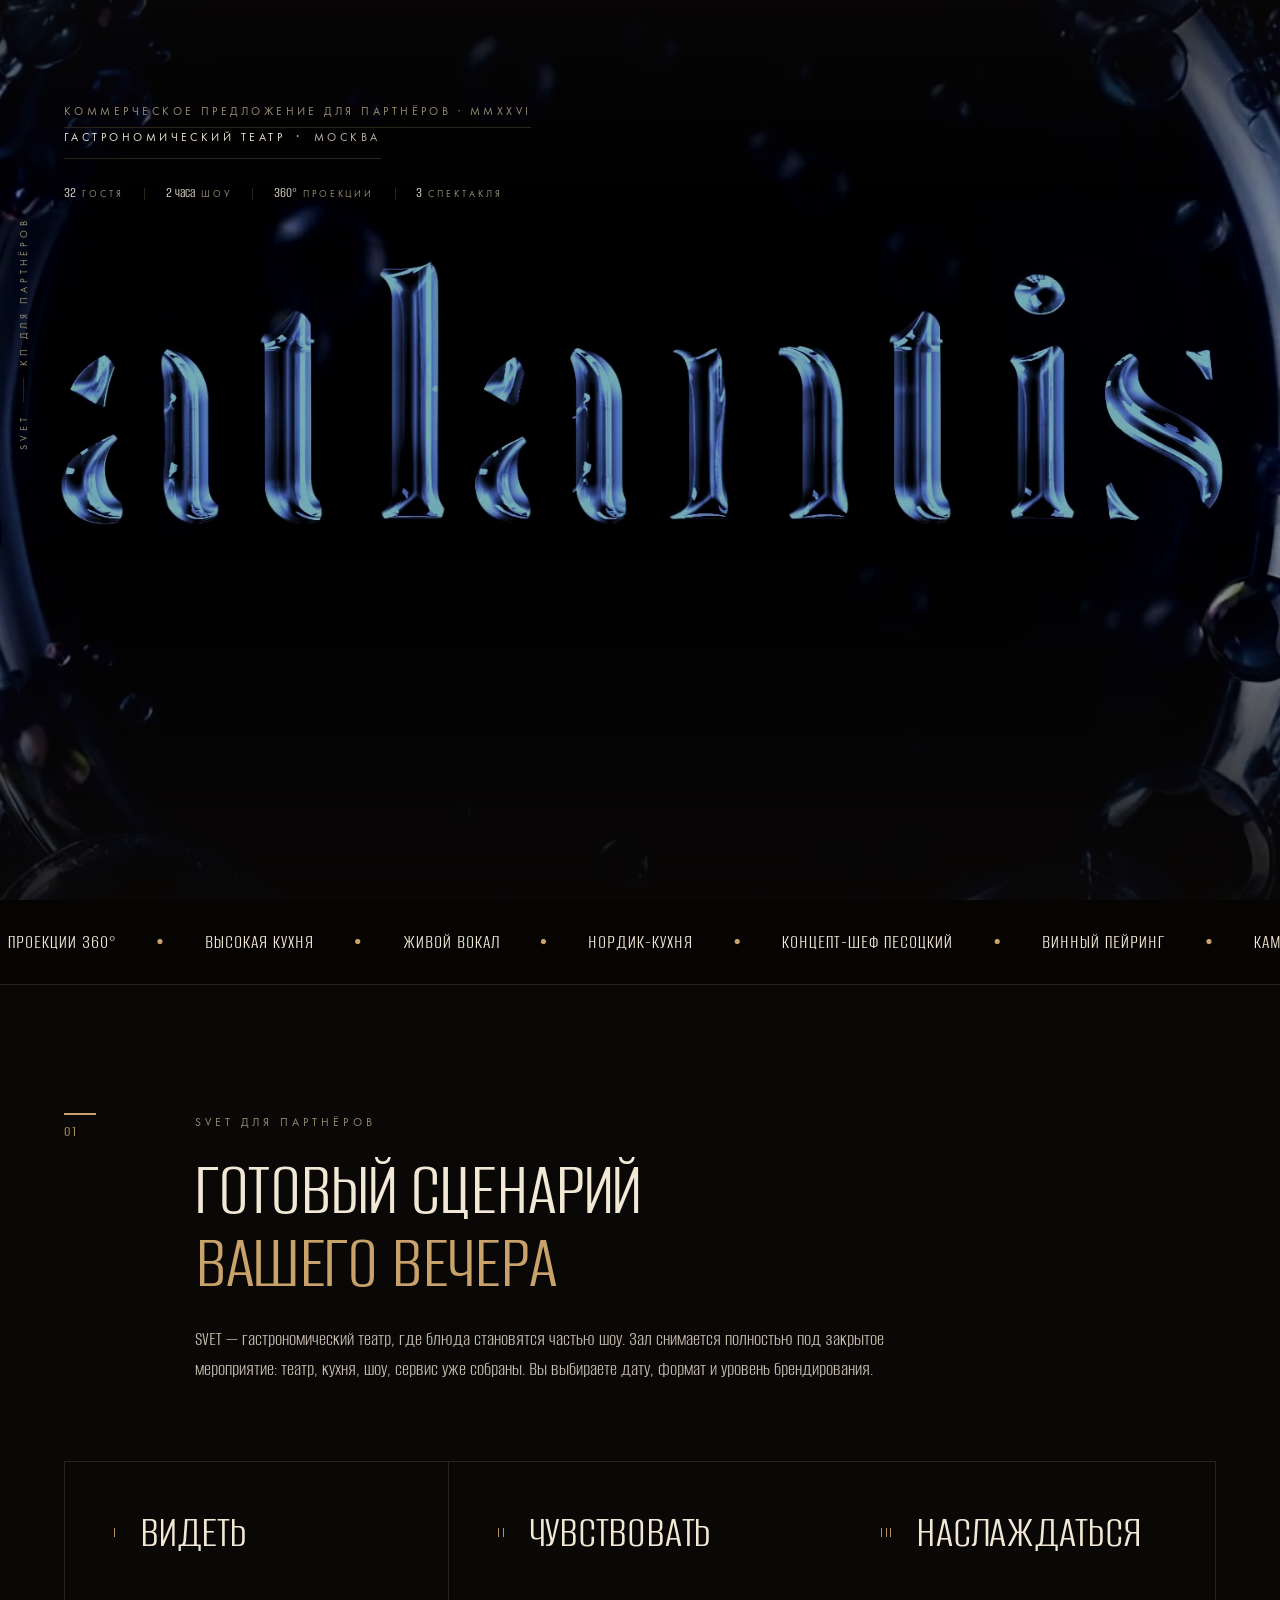
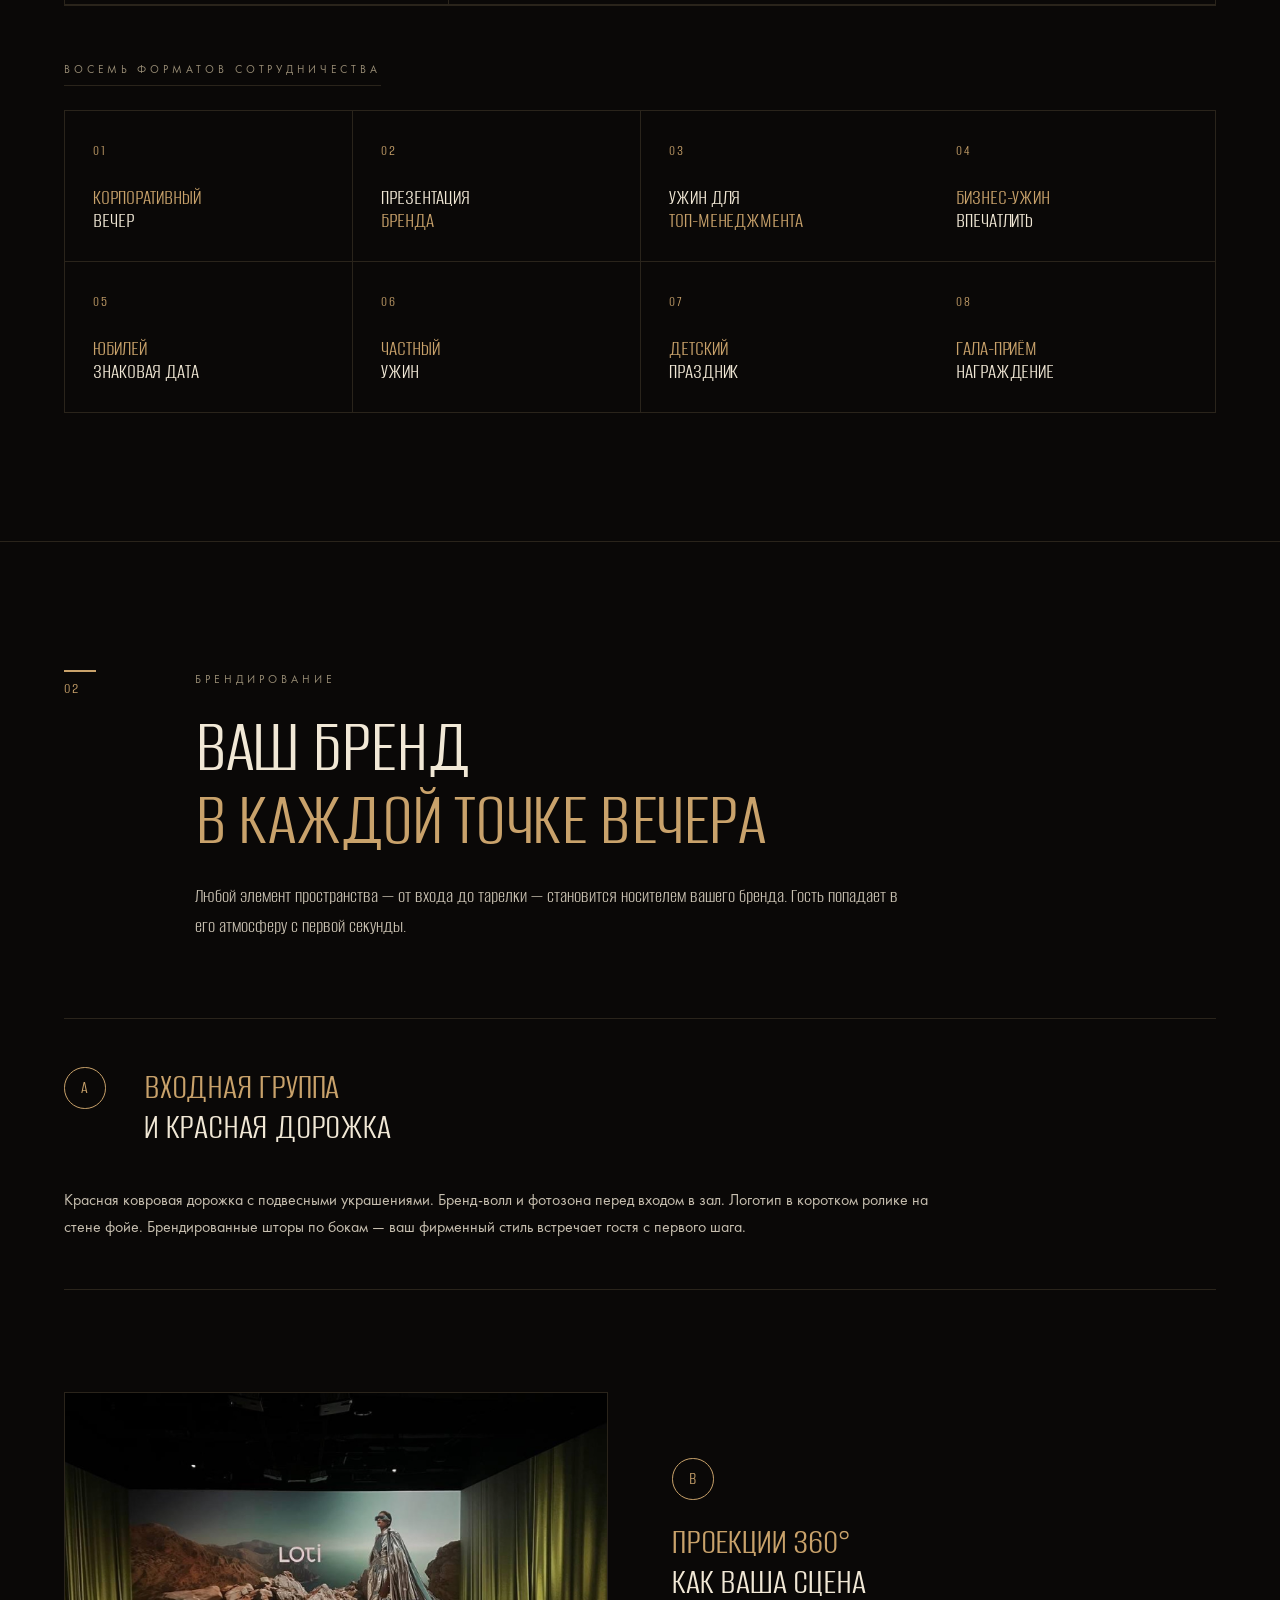
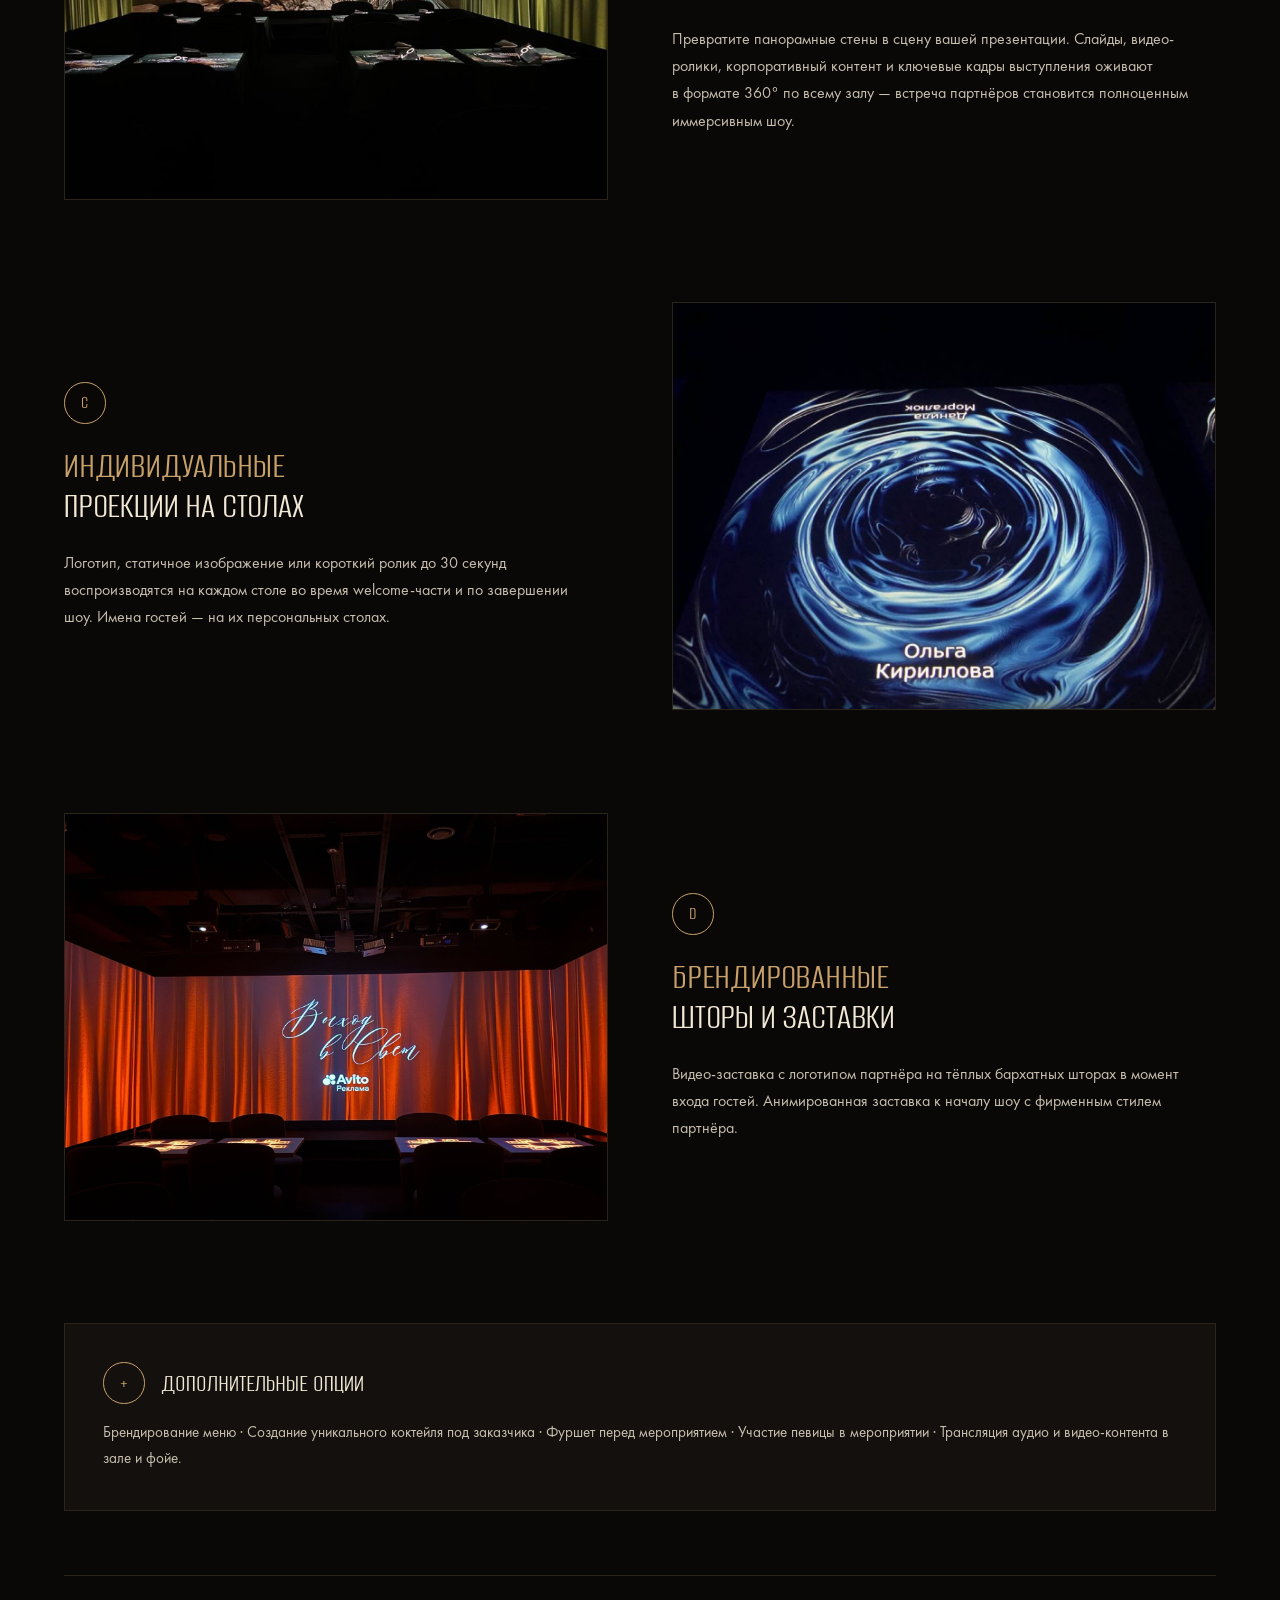
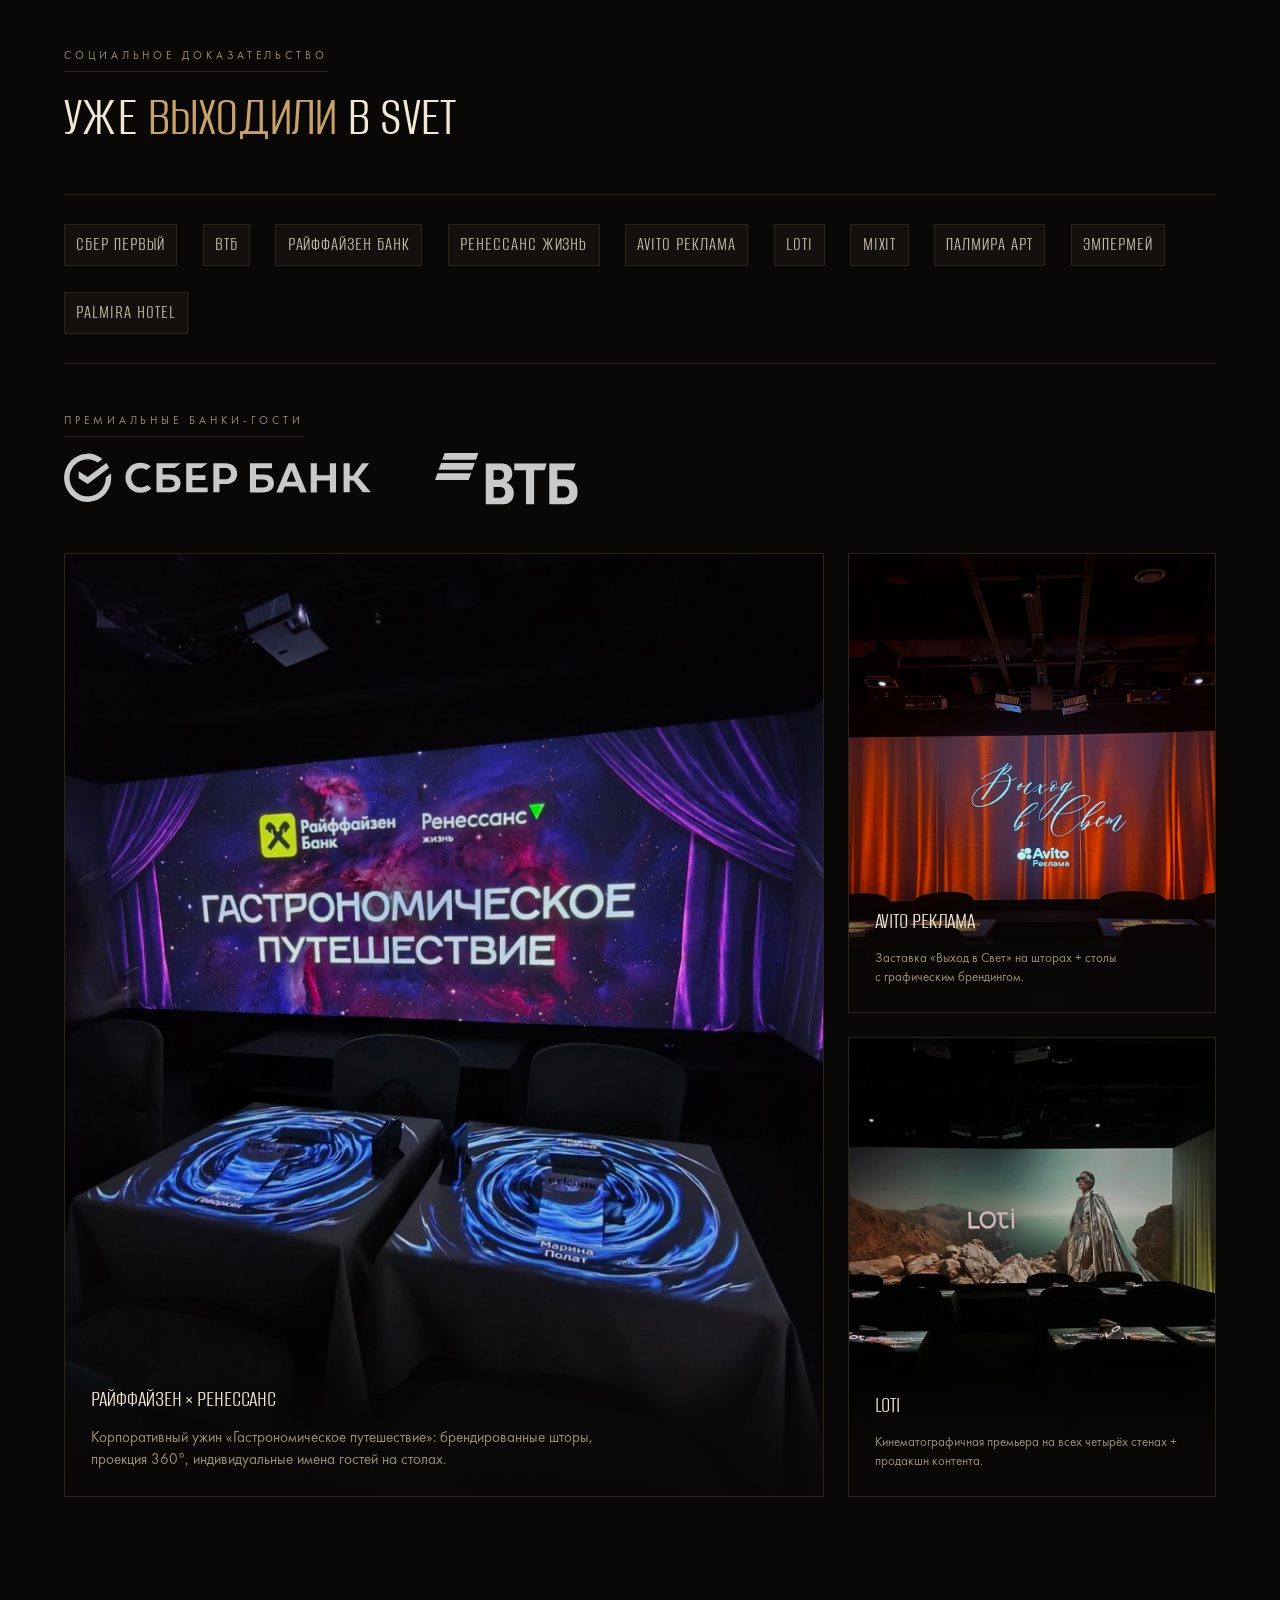
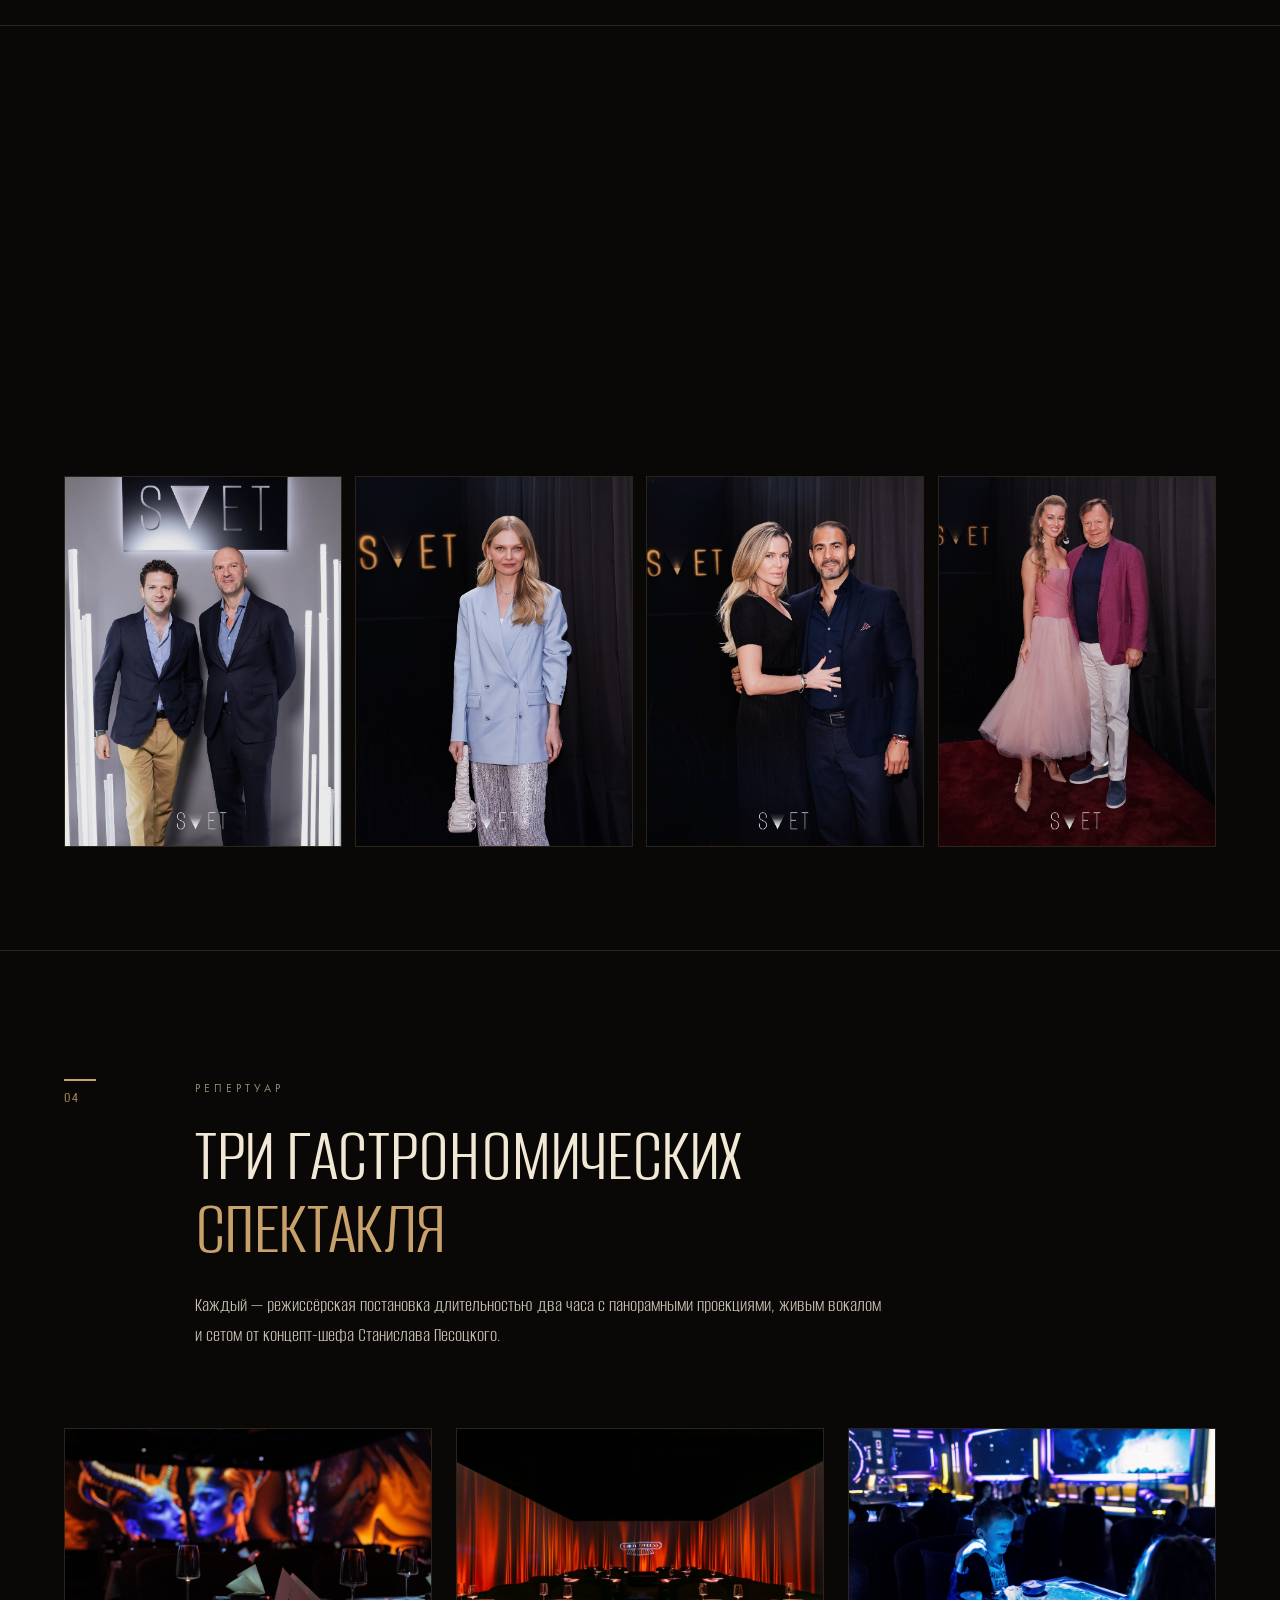
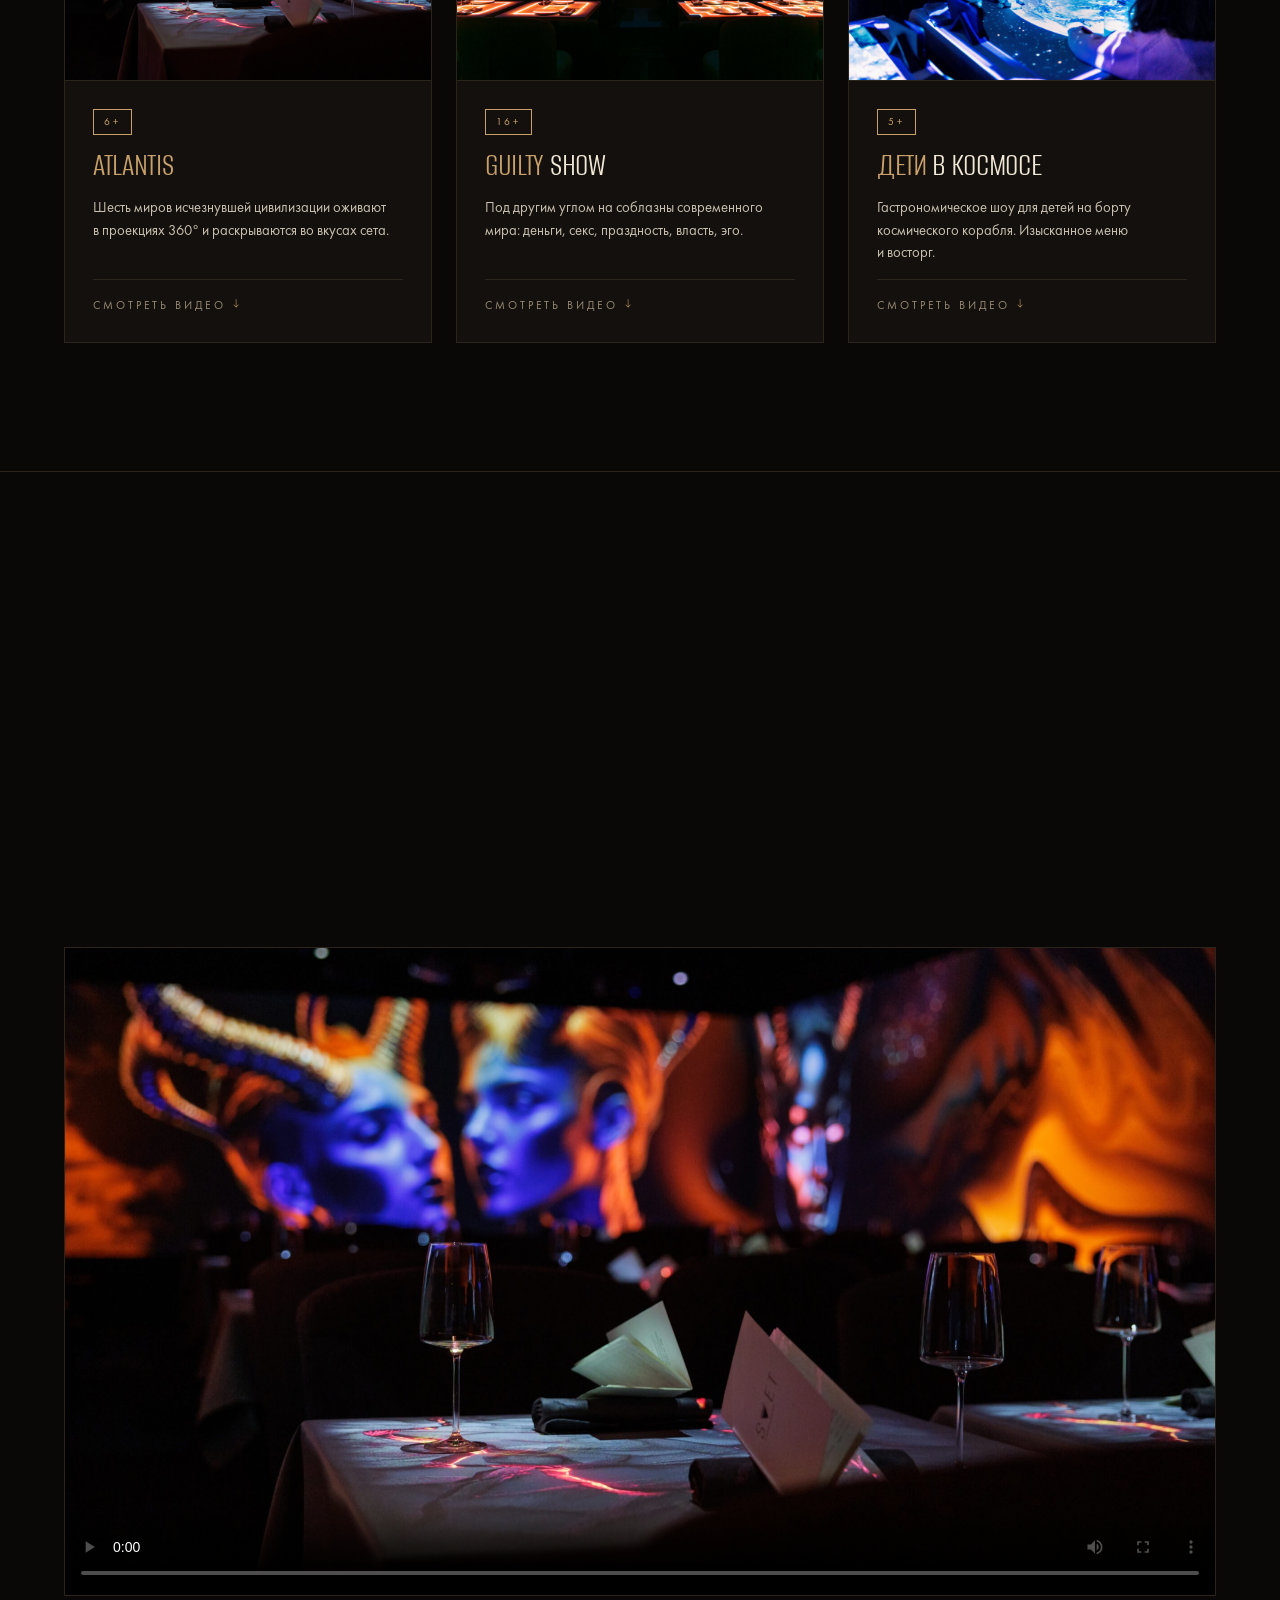
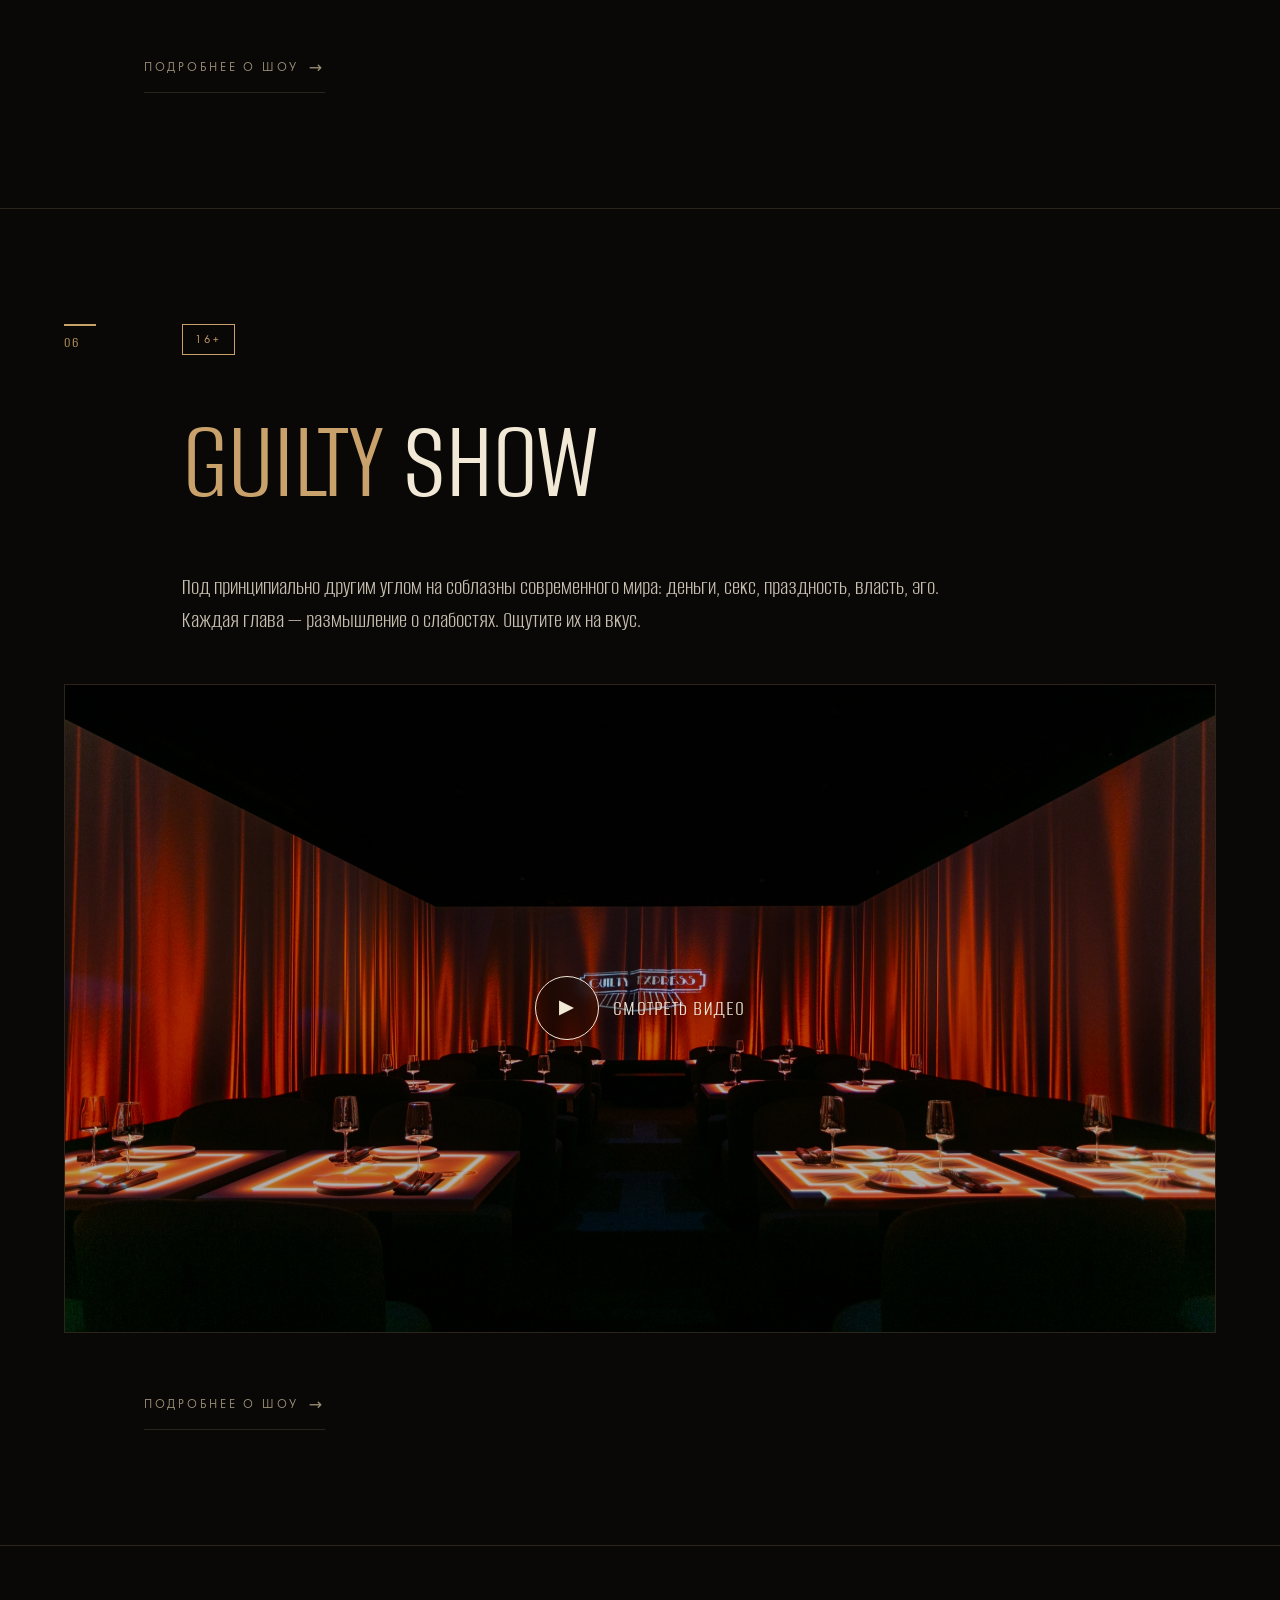
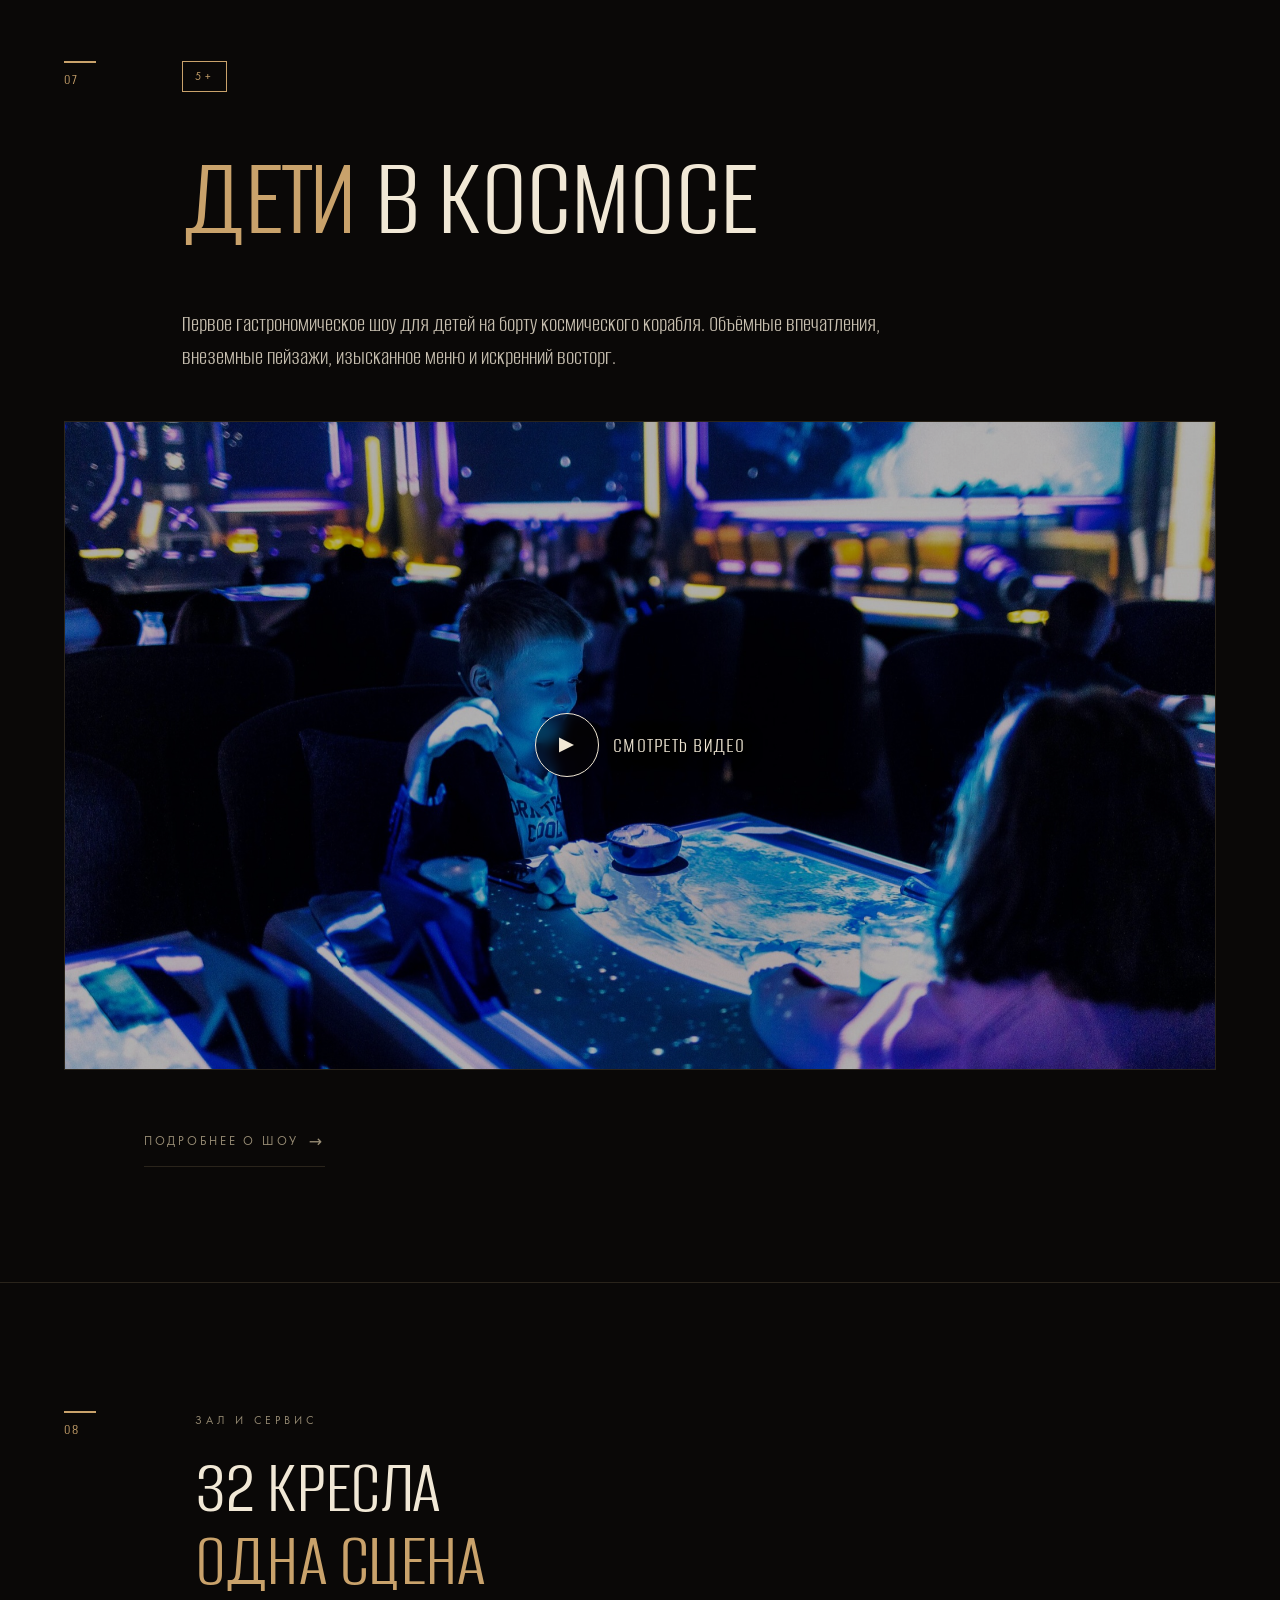
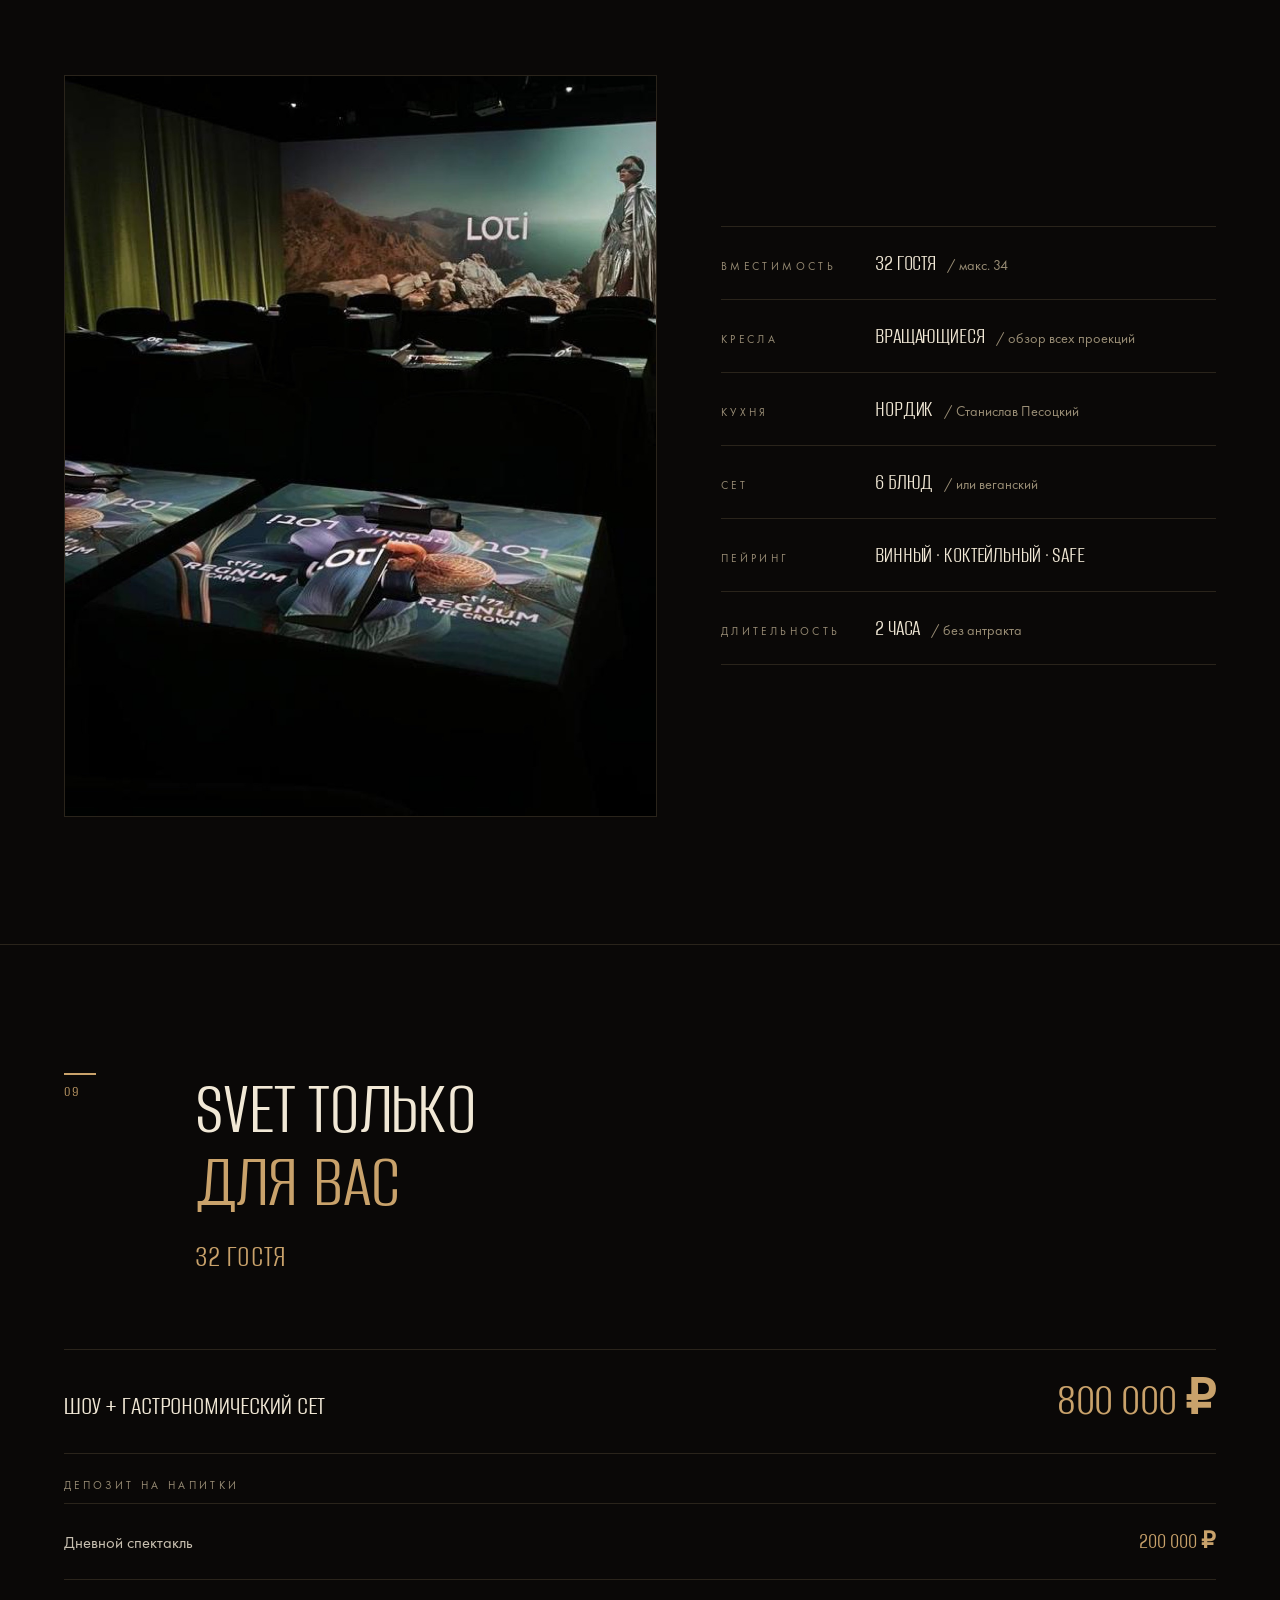
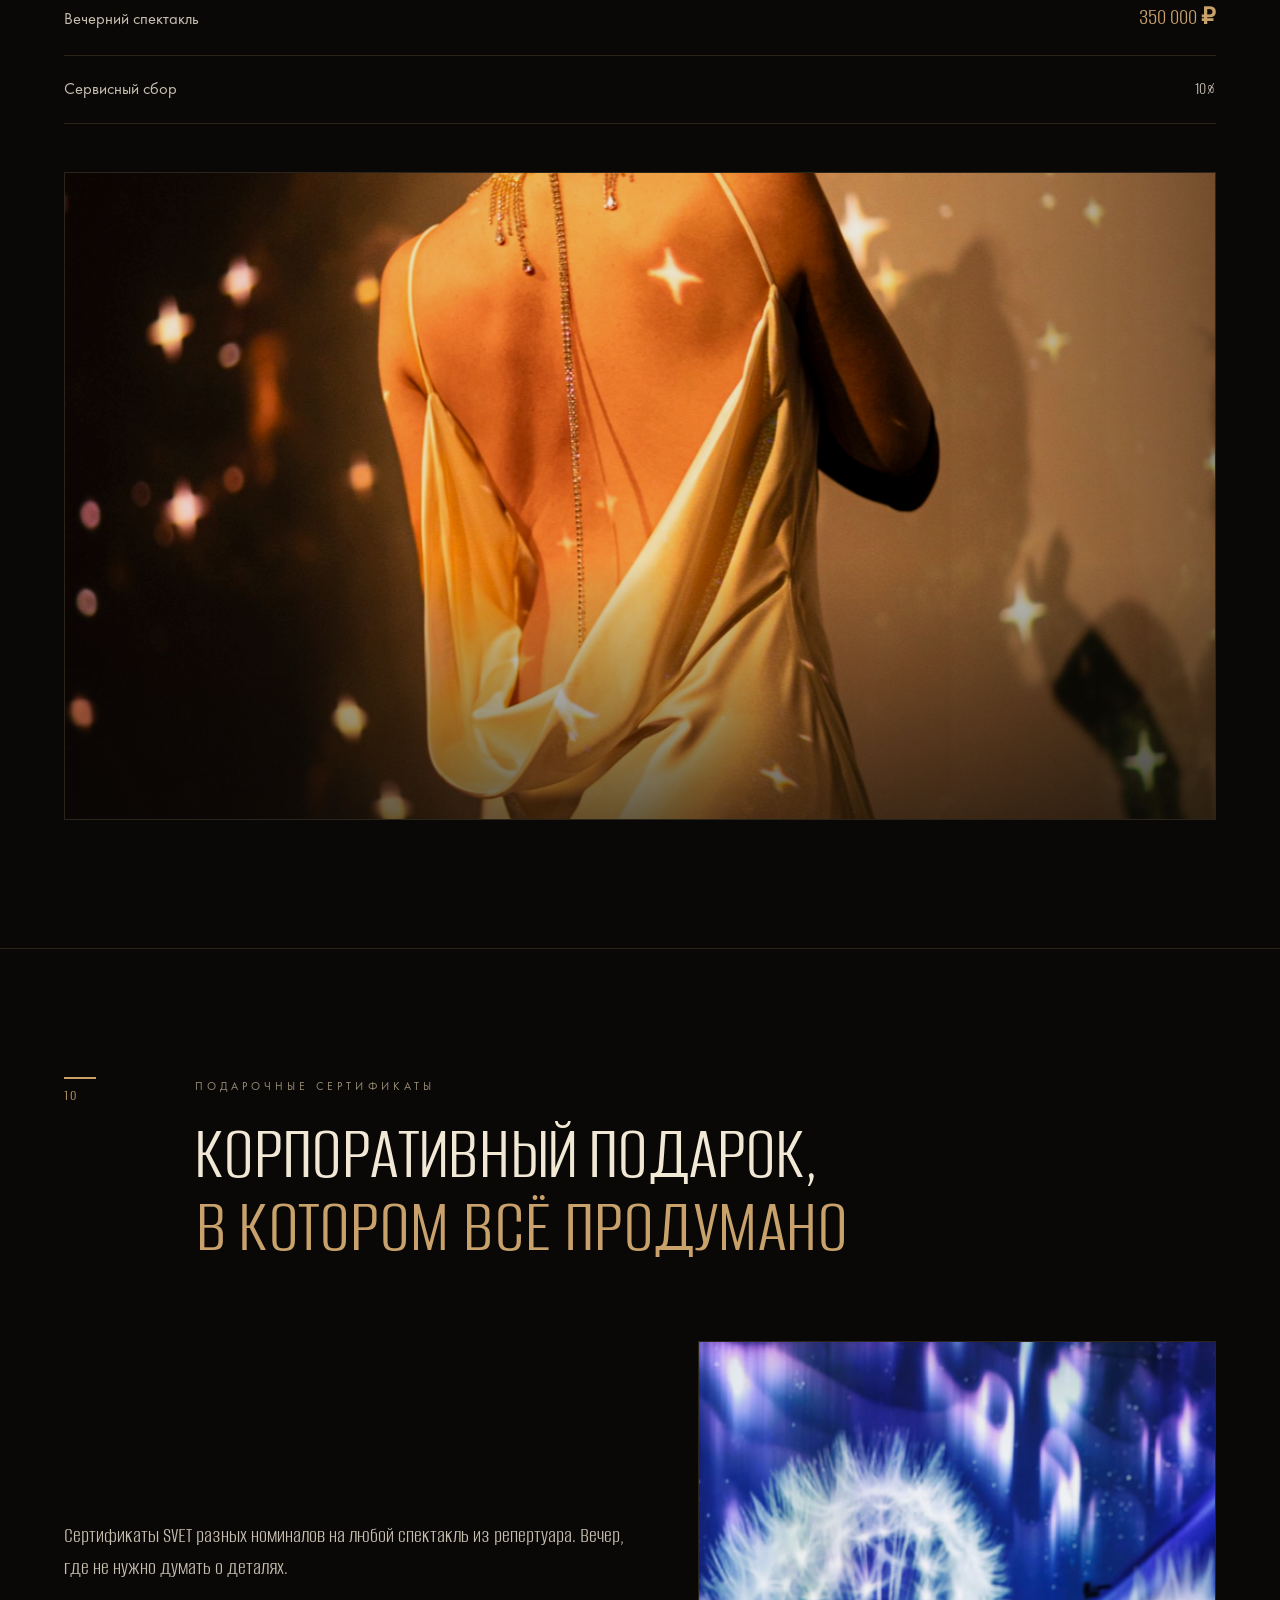
==== index.html @ 2bf144b6 "hero: новый видео-тизер 260506_Svet_Cut.mp4 Hero-блок теперь использует новый промо-ролик из assets/" ====
<!DOCTYPE html>
<html lang="ru">
<head>
  <meta charset="UTF-8">
  <meta name="viewport" content="width=device-width, initial-scale=1.0">
  <title>SVET · Коммерческое предложение для партнёров</title>
  <meta name="description" content="Гастрономический театр SVET. Камерный зал на 32 гостя в центре Москвы. Корпоративные ужины, презентации брендов, выкуп зала, проекции 360° с интеграцией бренда.">
  <meta name="theme-color" content="#0a0807">
  <link rel="icon" href="assets/favicon.svg?v=18" type="image/svg+xml">

  <link rel="preload" href="assets/fonts/AlumniSans-Regular.ttf?v=18" as="font" type="font/ttf" crossorigin>
  <link rel="preload" href="assets/fonts/FuturaPTBook.otf?v=18" as="font" type="font/otf" crossorigin>

  <meta http-equiv="Cache-Control" content="no-cache, no-store, must-revalidate">
  <meta http-equiv="Pragma" content="no-cache">
  <meta http-equiv="Expires" content="0">

  <link rel="stylesheet" href="styles.css?v=18">
</head>
<body>

  <div class="progress" id="progress" aria-hidden="true"></div>
  <div class="grain" aria-hidden="true"></div>

  <aside class="side-mark" aria-hidden="true">
    <span>SVET</span>
    <span class="side-mark__sep"></span>
    <span>КП ДЛЯ ПАРТНЁРОВ</span>
  </aside>

  <!-- ============================== HERO ============================== -->
  <header class="hero">
    <div class="hero__bg">
      <video class="hero__video" id="heroVideo"
             autoplay muted loop playsinline preload="auto"
             poster="assets/images/hero-poster.jpg?v=18"
             aria-hidden="true">
        <source data-src-landscape="assets/video/hero-2026.mp4?v=1"
                data-src-portrait="assets/video/hero-2026-portrait.mp4?v=1"
                src="assets/video/hero-2026.mp4?v=1"
                type="video/mp4">
      </video>
    </div>
    <div class="hero__veil"></div>

    <div class="hero__inner">
      <div class="hero__top">
        <span class="kicker reveal">Коммерческое предложение для партнёров · MMXXVI</span>
      </div>

      <div class="hero__bottom">
        <div class="hero__sub reveal" style="--d:.3s">
          <em>Гастрономический театр</em><span class="hero__dot">·</span>Москва
        </div>

        <div class="stats-strip reveal" style="--d:.45s">
          <div class="stats-strip__item"><b>32</b><span>гостя</span></div>
          <div class="stats-strip__sep"></div>
          <div class="stats-strip__item"><b>2 часа</b><span>шоу</span></div>
          <div class="stats-strip__sep"></div>
          <div class="stats-strip__item"><b>360°</b><span>проекции</span></div>
          <div class="stats-strip__sep"></div>
          <div class="stats-strip__item"><b>3</b><span>спектакля</span></div>
        </div>
      </div>
    </div>
  </header>

  <!-- ============================== MARQUEE ============================== -->
  <div class="marquee" aria-hidden="true">
    <div class="marquee__track">
      <span>Проекции 360°</span><span class="marquee__dot">●</span>
      <span>Высокая кухня</span><span class="marquee__dot">●</span>
      <span>Живой вокал</span><span class="marquee__dot">●</span>
      <span>Нордик-кухня</span><span class="marquee__dot">●</span>
      <span>Концепт-шеф Песоцкий</span><span class="marquee__dot">●</span>
      <span>Винный пейринг</span><span class="marquee__dot">●</span>
      <span>Камерный формат</span><span class="marquee__dot">●</span>
      <span>Брендирование зала</span><span class="marquee__dot">●</span>
      <span>Проекции 360°</span><span class="marquee__dot">●</span>
      <span>Высокая кухня</span><span class="marquee__dot">●</span>
      <span>Живой вокал</span><span class="marquee__dot">●</span>
      <span>Нордик-кухня</span><span class="marquee__dot">●</span>
      <span>Концепт-шеф Песоцкий</span><span class="marquee__dot">●</span>
      <span>Винный пейринг</span><span class="marquee__dot">●</span>
      <span>Камерный формат</span><span class="marquee__dot">●</span>
      <span>Брендирование зала</span><span class="marquee__dot">●</span>
    </div>
  </div>

  <main>

    <!-- ============================== 01 SVET ДЛЯ ПАРТНЁРОВ ============================== -->
    <section id="about" class="section section--about">
      <div class="section__head">
        <div class="section__num reveal">01</div>
        <div class="section__meta reveal" style="--d:.1s">SVET для партнёров</div>
        <h2 class="section__title reveal" style="--d:.2s">
          Готовый сценарий<br><em>вашего вечера</em>
        </h2>
        <p class="section__lede reveal" style="--d:.3s">
          SVET — гастрономический театр, где блюда становятся частью шоу. Зал снимается полностью под закрытое мероприятие: театр, кухня, шоу, сервис уже собраны. Вы выбираете дату, формат и&nbsp;уровень брендирования.
        </p>
      </div>

      <ul class="principles">
        <li class="principles__item reveal">
          <span class="principles__num">I</span>
          <span class="principles__name"><em>Видеть</em></span>
        </li>
        <li class="principles__item reveal" style="--d:.1s">
          <span class="principles__num">II</span>
          <span class="principles__name"><em>Чувствовать</em></span>
        </li>
        <li class="principles__item reveal" style="--d:.2s">
          <span class="principles__num">III</span>
          <span class="principles__name"><em>Наслаждаться</em></span>
        </li>
      </ul>

      <div class="formats-head reveal">
        <span class="formats-head__label">Восемь форматов сотрудничества</span>
      </div>

      <ul class="formats-grid">
        <li class="format-card reveal">
          <span class="format-card__num">01</span>
          <span class="format-card__name"><em>Корпоративный</em><br>вечер</span>
        </li>
        <li class="format-card reveal" style="--d:.05s">
          <span class="format-card__num">02</span>
          <span class="format-card__name">Презентация<br><em>бренда</em></span>
        </li>
        <li class="format-card reveal" style="--d:.1s">
          <span class="format-card__num">03</span>
          <span class="format-card__name">Ужин для<br><em>топ-менеджмента</em></span>
        </li>
        <li class="format-card reveal" style="--d:.15s">
          <span class="format-card__num">04</span>
          <span class="format-card__name"><em>Бизнес-ужин</em><br>впечатлить</span>
        </li>
        <li class="format-card reveal" style="--d:.2s">
          <span class="format-card__num">05</span>
          <span class="format-card__name"><em>Юбилей</em><br>знаковая дата</span>
        </li>
        <li class="format-card reveal" style="--d:.25s">
          <span class="format-card__num">06</span>
          <span class="format-card__name"><em>Частный</em><br>ужин</span>
        </li>
        <li class="format-card reveal" style="--d:.3s">
          <span class="format-card__num">07</span>
          <span class="format-card__name"><em>Детский</em><br>праздник</span>
        </li>
        <li class="format-card reveal" style="--d:.35s">
          <span class="format-card__num">08</span>
          <span class="format-card__name"><em>Гала-приём</em><br>награждение</span>
        </li>
      </ul>
    </section>

    <!-- ============================== 02 БРЕНДИРОВАНИЕ ============================== -->
    <section id="branding" class="section section--branding">
      <div class="section__head">
        <div class="section__num reveal">02</div>
        <div class="section__meta reveal" style="--d:.1s">Брендирование</div>
        <h2 class="section__title reveal" style="--d:.2s">
          Ваш бренд<br><em>в каждой точке вечера</em>
        </h2>
        <p class="section__lede reveal" style="--d:.3s">
          Любой элемент пространства — от входа до тарелки — становится носителем вашего бренда. Гость попадает в его атмосферу с первой секунды.
        </p>
      </div>

      <div class="brand-block brand-block--solo">
        <div class="brand-block__copy reveal">
          <span class="brand-block__tag">A</span>
          <h3 class="brand-block__title"><em>Входная группа</em><br>и красная дорожка</h3>
          <p>Красная ковровая дорожка с подвесными украшениями. Бренд-волл и фотозона перед входом в зал. Логотип в коротком ролике на стене фойе. Брендированные шторы по бокам — ваш фирменный стиль встречает гостя с первого шага.</p>
        </div>
      </div>

      <div class="brand-block brand-block--reverse">
        <div class="brand-block__copy reveal">
          <span class="brand-block__tag">B</span>
          <h3 class="brand-block__title"><em>Проекции 360°</em><br>как ваша сцена</h3>
          <p>Превратите панорамные стены в&nbsp;сцену вашей презентации. Слайды, видео-ролики, корпоративный контент и&nbsp;ключевые кадры выступления оживают в&nbsp;формате 360° по&nbsp;всему залу — встреча партнёров становится полноценным иммерсивным шоу.</p>
        </div>
        <figure class="brand-block__media reveal" style="--d:.1s">
          <img src="assets/images/partner-loti.jpg?v=18" alt="Проекция 360° на стенах зала SVET" loading="lazy">
        </figure>
      </div>

      <div class="brand-block">
        <div class="brand-block__copy reveal">
          <span class="brand-block__tag">C</span>
          <h3 class="brand-block__title"><em>Индивидуальные</em><br>проекции на столах</h3>
          <p>Логотип, статичное изображение или короткий ролик до 30 секунд воспроизводятся на каждом столе во время welcome-части и по завершении шоу. Имена гостей — на их персональных столах.</p>
        </div>
        <figure class="brand-block__media reveal" style="--d:.1s">
          <img src="assets/images/branding-names.jpg?v=18" alt="Персональная проекция имени гостя на столе" loading="lazy">
        </figure>
      </div>

      <div class="brand-block brand-block--reverse">
        <div class="brand-block__copy reveal">
          <span class="brand-block__tag">D</span>
          <h3 class="brand-block__title"><em>Брендированные</em><br>шторы и заставки</h3>
          <p>Видео-заставка с логотипом партнёра на тёплых бархатных шторах в момент входа гостей. Анимированная заставка к началу шоу с фирменным стилем партнёра.</p>
        </div>
        <figure class="brand-block__media reveal" style="--d:.1s">
          <img src="assets/images/branding-curtains-avito.jpg?v=18" alt="Брендированные шторы Avito Реклама в SVET" loading="lazy">
        </figure>
      </div>

      <div class="brand-extra reveal">
        <h3 class="brand-extra__title"><span class="brand-block__tag">+</span> Дополнительные опции</h3>
        <p>Брендирование меню · Создание уникального коктейля под заказчика · Фуршет перед мероприятием · Участие певицы в мероприятии · Трансляция аудио и видео-контента в зале и фойе.</p>
      </div>

      <div class="proof-section">
        <div class="proof-head reveal">
          <span class="proof-head__label">Социальное доказательство</span>
          <h3 class="proof-head__title">Уже&nbsp;<em>выходили</em>&nbsp;в&nbsp;SVET</h3>
        </div>

        <ul class="partners-strip reveal" style="--d:.1s">
          <li>Сбер&nbsp;Первый</li>
          <li>ВТБ</li>
          <li>Райффайзен&nbsp;Банк</li>
          <li>Ренессанс&nbsp;жизнь</li>
          <li>Avito&nbsp;Реклама</li>
          <li>LOTI</li>
          <li>MIXIT</li>
          <li>Палмира&nbsp;Арт</li>
          <li>ЭМПЕРМЕЙ</li>
          <li>Palmira&nbsp;Hotel</li>
        </ul>

        <div class="logo-wall reveal" style="--d:.15s">
          <span class="logo-wall__label">Премиальные банки-гости</span>
          <div class="logo-wall__row">
            <div class="logo-wall__item">
              <img src="assets/images/logos/sber.svg?v=18" alt="Сбер Первый" loading="lazy">
            </div>
            <div class="logo-wall__item">
              <img src="assets/images/logos/vtb.svg?v=18" alt="ВТБ" loading="lazy">
            </div>
          </div>
        </div>

        <div class="proof-grid">
          <figure class="proof-tile proof-tile--lg reveal">
            <img src="assets/images/partner-corporate.jpg?v=18" alt="Райффайзен Банк × Ренессанс жизнь — Гастрономическое путешествие" loading="lazy">
            <figcaption>
              <span>Райффайзен × Ренессанс</span>
              <em>Корпоративный ужин «Гастрономическое путешествие»: брендированные шторы, проекция 360°, индивидуальные имена гостей на&nbsp;столах.</em>
            </figcaption>
          </figure>
          <figure class="proof-tile reveal" style="--d:.1s">
            <img src="assets/images/branding-curtains-avito.jpg?v=18" alt="Avito Реклама — Выход в Свет" loading="lazy">
            <figcaption>
              <span>Avito&nbsp;Реклама</span>
              <em>Заставка «Выход в&nbsp;Свет» на&nbsp;шторах + столы с&nbsp;графическим брендингом.</em>
            </figcaption>
          </figure>
          <figure class="proof-tile reveal" style="--d:.2s">
            <img src="assets/images/partner-loti.jpg?v=18" alt="LOTI — премьера в SVET" loading="lazy">
            <figcaption>
              <span>LOTI</span>
              <em>Кинематографичная премьера на&nbsp;всех четырёх стенах + продакшн контента.</em>
            </figcaption>
          </figure>
        </div>
      </div>
    </section>

    <!-- ============================== 03 ЗВЁЗДЫ ============================== -->
    <section id="stars" class="section section--stars">
      <div class="section__head">
        <div class="section__num reveal">03</div>
        <div class="section__meta reveal" style="--d:.1s">Звёзды на красной дорожке</div>
        <h2 class="section__title reveal" style="--d:.2s">
          SVET<br><em>в&nbsp;лицах</em>
        </h2>
        <p class="section__lede reveal" style="--d:.3s">
          Вечер на&nbsp;красной дорожке — публичные лица: артисты, бизнес-сообщество, шеф-повара. Это не&nbsp;просто ужин. Это место, где видят и&nbsp;где запоминают.
        </p>
      </div>

      <div class="stars-grid">
        <figure class="star-card reveal"><img src="assets/images/star-1.jpg?v=18" alt="Гость SVET" loading="lazy"></figure>
        <figure class="star-card reveal" style="--d:.08s"><img src="assets/images/star-2.jpg?v=18" alt="Гостья SVET" loading="lazy"></figure>
        <figure class="star-card reveal" style="--d:.16s"><img src="assets/images/star-3.jpg?v=18" alt="Гости SVET" loading="lazy"></figure>
        <figure class="star-card reveal" style="--d:.24s"><img src="assets/images/star-4.jpg?v=18" alt="Гости SVET" loading="lazy"></figure>
      </div>
    </section>

    <!-- ============================== 04 РЕПЕРТУАР (обзор) ============================== -->
    <section id="repertoire" class="section section--repertoire">
      <div class="section__head">
        <div class="section__num reveal">04</div>
        <div class="section__meta reveal" style="--d:.1s">Репертуар</div>
        <h2 class="section__title reveal" style="--d:.2s">
          Три гастрономических<br><em>спектакля</em>
        </h2>
        <p class="section__lede reveal" style="--d:.3s">
          Каждый — режиссёрская постановка длительностью два часа с&nbsp;панорамными проекциями, живым вокалом и&nbsp;сетом от&nbsp;концепт-шефа Станислава Песоцкого.
        </p>
      </div>

      <ul class="repertoire-grid">
        <li class="rep-card reveal">
          <a href="#show-atlantis" class="rep-card__link">
            <figure class="rep-card__media">
              <img src="assets/images/show-atlantis.jpg?v=18" alt="Атлантида" loading="lazy">
            </figure>
            <div class="rep-card__body">
              <span class="rep-card__age">6+</span>
              <h3 class="rep-card__name"><em>Atlantis</em></h3>
              <p>Шесть миров исчезнувшей цивилизации оживают в&nbsp;проекциях 360° и&nbsp;раскрываются во&nbsp;вкусах сета.</p>
              <span class="rep-card__cue">Смотреть видео <i>↓</i></span>
            </div>
          </a>
        </li>
        <li class="rep-card reveal" style="--d:.1s">
          <a href="#show-guilty" class="rep-card__link">
            <figure class="rep-card__media">
              <img src="assets/images/show-guilty-hd.jpg?v=18" alt="Guilty Show" loading="lazy">
            </figure>
            <div class="rep-card__body">
              <span class="rep-card__age">16+</span>
              <h3 class="rep-card__name"><em>Guilty</em> Show</h3>
              <p>Под другим углом на&nbsp;соблазны современного мира: деньги, секс, праздность, власть, эго.</p>
              <span class="rep-card__cue">Смотреть видео <i>↓</i></span>
            </div>
          </a>
        </li>
        <li class="rep-card reveal" style="--d:.2s">
          <a href="#show-kids" class="rep-card__link">
            <figure class="rep-card__media">
              <img src="assets/images/show-kids.jpg?v=18" alt="Дети в космосе" loading="lazy">
            </figure>
            <div class="rep-card__body">
              <span class="rep-card__age">5+</span>
              <h3 class="rep-card__name"><em>Дети</em> в&nbsp;космосе</h3>
              <p>Гастрономическое шоу для&nbsp;детей на&nbsp;борту космического корабля. Изысканное меню и&nbsp;восторг.</p>
              <span class="rep-card__cue">Смотреть видео <i>↓</i></span>
            </div>
          </a>
        </li>
      </ul>
    </section>

    <!-- ============================== 05 ATLANTIS ============================== -->
    <section id="show-atlantis" class="section section--show-detail">
      <div class="show-detail">
        <div class="show-detail__head reveal">
          <span class="show-detail__num">05</span>
          <span class="show-detail__age">6+</span>
          <h2 class="show-detail__title"><em>Atlantis</em></h2>
          <p class="show-detail__lede">Вы окажетесь в&nbsp;самом сердце легенды об&nbsp;Атлантиде. Шесть миров исчезнувшей цивилизации оживают в&nbsp;проекциях и&nbsp;раскрываются во&nbsp;вкусах гастрономического сета.</p>
        </div>
        <div class="show-detail__video reveal" style="--d:.1s">
          <video class="show-detail__player" controls preload="metadata"
                 poster="assets/images/show-atlantis.jpg?v=18">
            <source src="assets/video/hero-2026.mp4?v=1" type="video/mp4">
          </video>
        </div>
        <div class="show-detail__meta reveal" style="--d:.2s">
          <a href="https://svetshow.ru/ru/atlantis/" target="_blank" rel="noopener" class="link-arrow">Подробнее о&nbsp;шоу <span>→</span></a>
        </div>
      </div>
    </section>

    <!-- ============================== 06 GUILTY SHOW ============================== -->
    <section id="show-guilty" class="section section--show-detail">
      <div class="show-detail">
        <div class="show-detail__head reveal">
          <span class="show-detail__num">06</span>
          <span class="show-detail__age">16+</span>
          <h2 class="show-detail__title"><em>Guilty</em> Show</h2>
          <p class="show-detail__lede">Под принципиально другим углом на&nbsp;соблазны современного мира: деньги, секс, праздность, власть, эго. Каждая глава — размышление о&nbsp;слабостях. Ощутите их&nbsp;на&nbsp;вкус.</p>
        </div>
        <div class="show-detail__video reveal" style="--d:.1s">
          <a href="https://svetshow.ru/ru/guilty-express/" target="_blank" rel="noopener" class="show-detail__poster">
            <img src="assets/images/show-guilty-hd.jpg?v=18" alt="Guilty Show в SVET" loading="lazy">
            <span class="show-detail__play"><i>▶</i> Смотреть видео</span>
          </a>
        </div>
        <div class="show-detail__meta reveal" style="--d:.2s">
          <a href="https://svetshow.ru/ru/guilty-express/" target="_blank" rel="noopener" class="link-arrow">Подробнее о&nbsp;шоу <span>→</span></a>
        </div>
      </div>
    </section>

    <!-- ============================== 07 ДЕТИ В КОСМОСЕ ============================== -->
    <section id="show-kids" class="section section--show-detail">
      <div class="show-detail">
        <div class="show-detail__head reveal">
          <span class="show-detail__num">07</span>
          <span class="show-detail__age">5+</span>
          <h2 class="show-detail__title"><em>Дети</em> в&nbsp;космосе</h2>
          <p class="show-detail__lede">Первое гастрономическое шоу для&nbsp;детей на&nbsp;борту космического корабля. Объёмные впечатления, внеземные пейзажи, изысканное меню и&nbsp;искренний восторг.</p>
        </div>
        <div class="show-detail__video reveal" style="--d:.1s">
          <a href="https://svetshow.ru/ru/deti-v-kosmose/" target="_blank" rel="noopener" class="show-detail__poster">
            <img src="assets/images/show-kids.jpg?v=18" alt="Дети в космосе в SVET" loading="lazy">
            <span class="show-detail__play"><i>▶</i> Смотреть видео</span>
          </a>
        </div>
        <div class="show-detail__meta reveal" style="--d:.2s">
          <a href="https://svetshow.ru/ru/deti-v-kosmose/" target="_blank" rel="noopener" class="link-arrow">Подробнее о&nbsp;шоу <span>→</span></a>
        </div>
      </div>
    </section>

    <!-- ============================== 08 ЗАЛ ============================== -->
    <section id="hall" class="section section--hall">
      <div class="section__head">
        <div class="section__num reveal">08</div>
        <div class="section__meta reveal" style="--d:.1s">Зал и сервис</div>
        <h2 class="section__title reveal" style="--d:.2s">
          32 кресла<br><em>одна сцена</em>
        </h2>
      </div>

      <div class="hall-grid">
        <figure class="hall-grid__media reveal">
          <img src="assets/images/partner-tables.jpg?v=18" alt="Зал SVET с проекциями на столах" loading="lazy">
        </figure>

        <dl class="specs reveal" style="--d:.1s">
          <div class="specs__row">
            <dt>Вместимость</dt>
            <dd>32 гостя <span class="specs__hint">/ макс. 34</span></dd>
          </div>
          <div class="specs__row">
            <dt>Кресла</dt>
            <dd>Вращающиеся <span class="specs__hint">/ обзор всех проекций</span></dd>
          </div>
          <div class="specs__row">
            <dt>Кухня</dt>
            <dd>Нордик <span class="specs__hint">/ Станислав Песоцкий</span></dd>
          </div>
          <div class="specs__row">
            <dt>Сет</dt>
            <dd>6 блюд <span class="specs__hint">/ или веганский</span></dd>
          </div>
          <div class="specs__row">
            <dt>Пейринг</dt>
            <dd>Винный · коктейльный · safe</dd>
          </div>
          <div class="specs__row">
            <dt>Длительность</dt>
            <dd>2 часа <span class="specs__hint">/ без антракта</span></dd>
          </div>
        </dl>
      </div>
    </section>

    <!-- ============================== 09 SVET ТОЛЬКО ДЛЯ ВАС ============================== -->
    <section id="pricing" class="section section--pricing">
      <div class="section__head">
        <div class="section__num reveal">09</div>
        <h2 class="section__title reveal" style="--d:.1s">
          SVET только<br><em>для вас</em>
        </h2>
        <p class="section__sublede reveal" style="--d:.2s">32 гостя</p>
      </div>

      <ul class="pricing-list">
        <li class="pricing-list__row pricing-list__row--main reveal">
          <span class="pricing-list__name">Шоу + гастрономический сет</span>
          <span class="pricing-list__value">800&nbsp;000&nbsp;₽</span>
        </li>
        <li class="pricing-list__head reveal" style="--d:.1s">Депозит на напитки</li>
        <li class="pricing-list__row reveal" style="--d:.15s">
          <span class="pricing-list__name">Дневной спектакль</span>
          <span class="pricing-list__value">200&nbsp;000&nbsp;₽</span>
        </li>
        <li class="pricing-list__row reveal" style="--d:.2s">
          <span class="pricing-list__name">Вечерний спектакль</span>
          <span class="pricing-list__value">350&nbsp;000&nbsp;₽</span>
        </li>
        <li class="pricing-list__row pricing-list__row--minor reveal" style="--d:.25s">
          <span class="pricing-list__name">Сервисный сбор</span>
          <span class="pricing-list__value">10%</span>
        </li>
      </ul>

      <figure class="pricing-tease reveal">
        <video class="pricing-tease__video"
               autoplay muted loop playsinline preload="metadata"
               poster="assets/images/detail-gold-dress.jpg?v=18"
               aria-hidden="true">
          <source src="assets/video/pricing-tease.mp4?v=2" type="video/mp4">
        </video>
      </figure>
    </section>

    <!-- ============================== 10 СЕРТИФИКАТЫ ============================== -->
    <section id="certs" class="section section--certs">
      <div class="section__head">
        <div class="section__num reveal">10</div>
        <div class="section__meta reveal" style="--d:.1s">Подарочные сертификаты</div>
        <h2 class="section__title reveal" style="--d:.2s">
          Корпоративный подарок,<br><em>в котором всё продумано</em>
        </h2>
      </div>

      <div class="certs">
        <div class="certs__copy reveal">
          <p class="certs__lede">Сертификаты SVET разных номиналов на&nbsp;любой спектакль из&nbsp;репертуара. Вечер, где не&nbsp;нужно думать о&nbsp;деталях.</p>
          <ul class="certs__list">
            <li><span>Любой номинал</span><em>от стоимости билета</em></li>
            <li><span>Открытая дата</span><em>срок действия 12 месяцев</em></li>
            <li><span>Электронный или подарочный</span><em>доставка в пределах МКАД</em></li>
          </ul>
        </div>
        <figure class="certs__media reveal" style="--d:.1s">
          <img src="assets/images/atmosphere-1.jpg?v=18" alt="Атмосфера в зале SVET" loading="lazy">
        </figure>
      </div>
    </section>

    <!-- ============================== 11 КОНТАКТЫ ============================== -->
    <section id="contact" class="section section--contact">
      <div class="section__num section__num--big reveal">11 · Контакты</div>
      <div class="contact-headline reveal" style="--d:.1s">
        Запланируйте свой<br><em>выход в&nbsp;</em><span class="brand-mark">SVET</span>
      </div>
      <p class="contact-lede reveal" style="--d:.2s">
        Менеджер свяжется в&nbsp;течение часа в&nbsp;рабочее время и&nbsp;подберёт дату под ваш формат.
      </p>

      <div class="contact-grid">
        <a class="contact-card reveal" href="tel:+74950212131" style="--d:.3s">
          <span class="contact-card__label">Телефон</span>
          <span class="contact-card__value">+7 (495) 021-21-31</span>
          <span class="contact-card__arrow">→</span>
        </a>
        <a class="contact-card reveal" href="mailto:manager@svetshow.com" style="--d:.4s">
          <span class="contact-card__label">Менеджер · партнёрам</span>
          <span class="contact-card__value">manager@svetshow.com</span>
          <span class="contact-card__arrow">→</span>
        </a>
        <a class="contact-card reveal" href="https://yandex.ru/maps/org/svet/231070524793/" target="_blank" rel="noopener" style="--d:.5s">
          <span class="contact-card__label">Адрес</span>
          <span class="contact-card__value">Москва<br>Подкопаевский&nbsp;пер.,&nbsp;4а</span>
          <span class="contact-card__arrow">→</span>
        </a>
      </div>

      <div class="contact-messengers reveal" style="--d:.6s">
        <a href="https://t.me/AtlantisShow" target="_blank" rel="noopener" class="messenger">
          <span class="messenger__name">Telegram</span>
          <span class="messenger__hint">@AtlantisShow</span>
        </a>
        <a href="https://max.ru/u/f9LHodD0cOIIhhIinY_HrpBm5lZmOPeY4-sjuSB3KqEnlixnBcWr67g3tfw" target="_blank" rel="noopener" class="messenger">
          <span class="messenger__name">Max</span>
          <span class="messenger__hint">написать сообщение</span>
        </a>
        <a href="mailto:info@Svetshow.ru" class="messenger">
          <span class="messenger__name">Email</span>
          <span class="messenger__hint">info@Svetshow.ru</span>
        </a>
      </div>
    </section>

    <!-- ============================== FOOTER ============================== -->
    <footer class="footer">
      <div class="footer__grid">
        <div class="footer__brand">
          <img class="footer__logo" src="assets/images/svet-logo.png?v=18" alt="SVET — гастрономический театр" width="240">
        </div>

        <div class="footer__col">
          <h4>Шоу</h4>
          <ul>
            <li><a href="https://svetshow.ru/ru/atlantis/" target="_blank" rel="noopener">Atlantis</a></li>
            <li><a href="https://svetshow.ru/ru/guilty-express/" target="_blank" rel="noopener">Guilty Show</a></li>
            <li><a href="https://svetshow.ru/ru/deti-v-kosmose/" target="_blank" rel="noopener">Дети в космосе</a></li>
          </ul>
        </div>

        <div class="footer__col">
          <h4>Театр</h4>
          <ul>
            <li><a href="https://svetshow.ru/ru/tickets/" target="_blank" rel="noopener">Билеты</a></li>
            <li><a href="https://svetshow.ru/ru/certificates/" target="_blank" rel="noopener">Сертификаты</a></li>
            <li><a href="https://svetshow.ru/ru/faq/" target="_blank" rel="noopener">Частые вопросы</a></li>
          </ul>
        </div>
      </div>

      <div class="footer__legal">
        <span class="footer__small">© SVET · Коммерческое предложение для партнёров. Цены и форматы могут уточняться индивидуально.</span>
      </div>
    </footer>

  </main>

  <script src="script.js?v=18" defer></script>
</body>
</html>
---- styles.css ----
/* ===================================================================
   SVET — palette and typography from official brandbook
   bg #0a0807 / ink cream / accent gold / Alumni Sans + Futura PT
   =================================================================== */

@font-face {
  font-family: 'Alumni Sans';
  font-weight: 100;
  font-style: normal;
  font-display: swap;
  src: url('assets/fonts/AlumniSans-Thin.ttf?v=18') format('truetype');
}
@font-face {
  font-family: 'Alumni Sans';
  font-weight: 300;
  font-style: normal;
  font-display: swap;
  src: url('assets/fonts/AlumniSans-Light.ttf?v=18') format('truetype');
}
@font-face {
  font-family: 'Alumni Sans';
  font-weight: 400 700;
  font-style: normal;
  font-display: swap;
  src: url('assets/fonts/AlumniSans-Regular.ttf?v=18') format('truetype');
}
@font-face {
  font-family: 'Futura PT';
  font-weight: 300 600;
  font-style: normal;
  font-display: swap;
  src: url('assets/fonts/FuturaPTBook.otf?v=18') format('opentype');
}

:root {
  --bg:           #0a0807;
  --bg-elev:      #14100d;
  --bg-deeper:    #050403;
  --ink:          #f1e8d6;
  --ink-soft:     rgba(241, 232, 214, 0.82);
  --ink-muted:    #9a8e76;
  --ink-faint:    rgba(241, 232, 214, 0.45);
  --rule:         #2a241b;
  --rule-soft:    rgba(201, 162, 107, 0.10);
  --accent:       #c9a26b;
  --accent-deep:  #a87f48;
  --accent-soft:  rgba(201, 162, 107, 0.18);
  --accent-glow:  rgba(201, 162, 107, 0.45);
  --wine:         #3a1424;
  --wine-soft:    rgba(58, 20, 36, 0.4);

  --font-display: 'Alumni Sans', 'Helvetica Neue', sans-serif;
  --font-body:    'Futura PT', 'Helvetica Neue', system-ui, sans-serif;

  --container:    1280px;
  --gutter:       max(1.5rem, 5vw);

  --ease-out:     cubic-bezier(0.16, 1, 0.3, 1);
  --ease-soft:    cubic-bezier(0.25, 0.46, 0.45, 0.94);
}

/* ====== reset ===================================================== */
*, *::before, *::after { box-sizing: border-box; }
* { margin: 0; padding: 0; }

html {
  background: var(--bg);
  scroll-behavior: smooth;
  -webkit-font-smoothing: antialiased;
  -moz-osx-font-smoothing: grayscale;
  text-rendering: optimizeLegibility;
}

body {
  font-family: var(--font-body);
  font-weight: 400;
  font-size: clamp(15px, 0.875rem + 0.25vw, 18px);
  line-height: 1.6;
  color: var(--ink);
  background: var(--bg);
  overflow-x: hidden;
  position: relative;
  min-height: 100vh;
}

img { display: block; max-width: 100%; height: auto; }
a { color: inherit; text-decoration: none; }
button { font: inherit; }
ul, ol { list-style: none; }
em { font-style: normal; }              /* override default italic */
::selection { background: var(--accent); color: var(--ink); }

/* ====== overlays / progress ====================================== */
.grain {
  position: fixed;
  inset: 0;
  pointer-events: none;
  z-index: 1;
  opacity: 0.04;
  mix-blend-mode: overlay;
  background-image: url("data:image/svg+xml;utf8,<svg xmlns='http://www.w3.org/2000/svg' width='240' height='240'><filter id='n'><feTurbulence type='fractalNoise' baseFrequency='0.9' numOctaves='3' seed='2'/><feColorMatrix values='0 0 0 0 1  0 0 0 0 1  0 0 0 0 1  0 0 0 1 0'/></filter><rect width='100%' height='100%' filter='url(%23n)'/></svg>");
  background-size: 240px 240px;
}
.progress {
  position: fixed;
  top: 0; left: 0;
  height: 2px;
  width: 0%;
  background: var(--accent);
  z-index: 100;
  transition: width 0.1s linear;
  box-shadow: 0 0 12px var(--accent-glow);
}

/* ====== side mark ================================================ */
.side-mark {
  position: fixed;
  top: 50%;
  left: 1.5rem;
  transform: translateY(-50%) rotate(-90deg);
  transform-origin: left center;
  display: flex;
  align-items: center;
  gap: 0.75rem;
  font-family: var(--font-body);
  font-size: 0.62rem;
  font-weight: 500;
  letter-spacing: 0.4em;
  text-transform: uppercase;
  color: var(--ink-muted);
  z-index: 50;
  pointer-events: none;
  white-space: nowrap;
}
.side-mark__sep { width: 24px; height: 1px; background: var(--rule); }

/* ====== reveal =================================================== */
.reveal {
  opacity: 0;
  transform: translateY(28px);
  transition:
    opacity 0.9s var(--ease-out) var(--d, 0s),
    transform 0.9s var(--ease-out) var(--d, 0s);
  will-change: opacity, transform;
}
.reveal.is-in { opacity: 1; transform: translateY(0); }

/* ====== shared =================================================== */
.kicker {
  display: inline-block;
  font-family: var(--font-body);
  font-size: 0.72rem;
  font-weight: 500;
  letter-spacing: 0.3em;
  text-transform: uppercase;
  color: var(--ink-muted);
  padding-bottom: 0.4rem;
  border-bottom: 1px solid var(--rule);
}

/* gradient text — мягкая белая гамма, как на оригинале */
.grad-text {
  background: linear-gradient(180deg, rgba(255,255,255,0.95) 0%, rgba(255,255,255,0.0) 100%);
  background-clip: text;
  -webkit-background-clip: text;
  -webkit-text-fill-color: transparent;
}

/* ====== HERO ===================================================== */
.hero {
  position: relative;
  min-height: 100vh;
  display: flex;
  overflow: hidden;
  padding: 0 var(--gutter);
}
.hero__bg { position: absolute; inset: 0; z-index: 0; }
.hero__bg img,
.hero__bg video {
  width: 100%;
  height: 100%;
  object-fit: cover;
  filter: brightness(0.7) saturate(1.05) contrast(1.02);
  animation: heroPan 18s var(--ease-soft) forwards;
}
.hero__video { display: block; }
@keyframes heroPan {
  from { transform: scale(1.08); }
  to   { transform: scale(1.0); }
}
.hero__veil {
  position: absolute;
  inset: 0;
  background:
    linear-gradient(180deg, rgba(10, 8, 7, 0.65) 0%, rgba(10, 8, 7, 0.0) 22%, rgba(10, 8, 7, 0.0) 60%, rgba(10, 8, 7, 0.85) 100%);
  z-index: 1;
}
.hero__inner {
  position: relative;
  z-index: 2;
  width: 100%;
  max-width: var(--container);
  margin: 0 auto;
  display: grid;
  grid-template-rows: auto 1fr auto;
  padding: clamp(2rem, 5vw, 4rem) 0 clamp(2rem, 4vw, 3rem);
  min-height: 100vh;
  text-align: left;
}
.hero__top {
  padding-top: 2rem;
}
.hero__sub {
  font-family: var(--font-body);
  font-size: clamp(0.7rem, 0.9vw, 0.85rem);
  font-weight: 500;
  letter-spacing: 0.3em;
  text-transform: uppercase;
  color: var(--ink-soft);
  display: inline-flex;
  align-items: center;
  gap: 0.7rem;
  flex-wrap: wrap;
  padding-bottom: 0.7rem;
  border-bottom: 1px solid var(--rule);
  align-self: flex-start;
}
.hero__sub em { color: var(--ink); font-weight: 600; }
.hero__dot { color: var(--accent); font-size: 1.4em; line-height: 0; }

.hero__bottom {
  display: flex;
  flex-direction: column;
  align-items: flex-start;
  gap: 1rem;
  max-width: 720px;
}
.hero__cta {
  display: flex;
  align-items: center;
  justify-content: flex-start;
  gap: clamp(1rem, 2.5vw, 1.5rem);
  flex-wrap: wrap;
}
.hero__scroll {
  display: inline-flex;
  align-items: center;
  gap: 0.7rem;
  font-size: 0.7rem;
  font-weight: 500;
  letter-spacing: 0.3em;
  text-transform: uppercase;
  color: var(--ink-muted);
  transition: color 0.3s ease;
  margin-left: clamp(0.5rem, 2vw, 2rem);
}
.hero__scroll:hover { color: var(--accent); }
.hero__scrollArrow {
  width: 1px;
  height: 32px;
  background: linear-gradient(180deg, var(--accent), transparent);
  animation: scrollPulse 2s var(--ease-soft) infinite;
}
@keyframes scrollPulse {
  0%, 100% { transform: scaleY(1) translateY(0); opacity: 1; }
  50%      { transform: scaleY(1.3) translateY(4px); opacity: 0.5; }
}

/* ====== buttons ================================================== */
.btn {
  display: inline-flex;
  align-items: center;
  justify-content: center;
  gap: 0.7rem;
  padding: 1.1rem 2rem;
  min-height: 56px;
  min-width: 240px;
  font-family: var(--font-display);
  font-size: clamp(1rem, 1.2vw, 1.15rem);
  font-weight: 500;
  letter-spacing: 0.05em;
  text-transform: uppercase;
  color: var(--bg);
  background: var(--ink);
  border: 1px solid var(--ink);
  position: relative;
  overflow: hidden;
  transition: all 0.4s var(--ease-out);
  cursor: pointer;
}
.btn::before {
  content: '';
  position: absolute;
  inset: 0;
  background: var(--accent);
  transform: translateY(101%);
  transition: transform 0.4s var(--ease-out);
  z-index: 0;
}
.btn > * { position: relative; z-index: 1; }
.btn:hover {
  color: var(--ink);
  border-color: var(--accent);
}
.btn:hover::before { transform: translateY(0); }
.btn__arrow {
  display: inline-block;
  font-family: var(--font-body);
  transition: transform 0.4s var(--ease-out);
}
.btn:hover .btn__arrow { transform: translateX(4px); }

.btn--ghost {
  background: transparent;
  color: var(--ink);
  border: 1px solid var(--rule);
}
.btn--ghost::before { background: var(--ink); }
.btn--ghost:hover {
  color: var(--bg);
  border-color: var(--ink);
}

/* ====== sections ================================================ */
.section {
  position: relative;
  max-width: var(--container);
  margin: 0 auto;
  padding: clamp(5rem, 10vw, 9rem) var(--gutter);
}
.section + .section { border-top: 1px solid var(--rule); }
.section__head {
  display: grid;
  grid-template-columns: 80px 1fr;
  column-gap: clamp(2rem, 4vw, 4rem);
  align-items: start;
  margin-bottom: clamp(3rem, 6vw, 5rem);
}
.section__num {
  font-family: var(--font-display);
  font-weight: 500;
  font-size: 1rem;
  color: var(--accent);
  letter-spacing: 0.1em;
  padding-top: 0.4rem;
  position: relative;
}
.section__num::before {
  content: '';
  position: absolute;
  top: 0; left: 0;
  width: 32px;
  height: 2px;
  background: var(--accent);
}
.section__meta {
  grid-column: 2;
  font-family: var(--font-body);
  font-size: 0.72rem;
  font-weight: 500;
  letter-spacing: 0.35em;
  text-transform: uppercase;
  color: var(--ink-muted);
  margin-bottom: 1.4rem;
}
.section__title {
  grid-column: 2;
  font-family: var(--font-display);
  font-weight: 600;
  font-size: clamp(2.4rem, 6vw, 5.4rem);
  line-height: 0.95;
  letter-spacing: -0.01em;
  color: var(--ink);
  text-transform: uppercase;
}
.section__title em {
  color: var(--accent);
  font-weight: 600;
}

/* ====== 01 о театре ============================================== */
.about-text {
  max-width: 820px;
  display: flex;
  flex-direction: column;
  gap: 1.4rem;
  margin-bottom: clamp(3rem, 6vw, 5rem);
}
.about-text p {
  font-family: var(--font-display);
  font-weight: 400;
  font-size: clamp(1.15rem, 1.8vw, 1.55rem);
  line-height: 1.4;
  color: var(--ink-soft);
}

.principles {
  display: grid;
  grid-template-columns: repeat(3, 1fr);
  gap: 1px;
  background: var(--rule);
  border: 1px solid var(--rule);
}
.principles__item {
  background: var(--bg);
  display: flex;
  align-items: center;
  gap: 1.4rem;
  padding: clamp(2rem, 4vw, 3rem);
  transition: background 0.5s var(--ease-out);
}
.principles__item:hover { background: var(--bg-elev); }
.principles__num {
  font-family: var(--font-display);
  font-weight: 500;
  font-size: 1rem;
  color: var(--accent);
  letter-spacing: 0.1em;
}
.principles__name {
  font-family: var(--font-display);
  font-weight: 600;
  font-size: clamp(2rem, 3.6vw, 3rem);
  line-height: 1;
  color: var(--ink);
  text-transform: uppercase;
  letter-spacing: -0.005em;
}
.principles__name em { color: var(--ink); }

/* ====== 02 шоу =================================================== */
.show {
  border-top: 1px solid var(--rule);
  padding: clamp(3rem, 5vw, 4.5rem) 0;
  display: grid;
  grid-template-columns: 1fr;
  gap: 2rem;
}
.show:last-child { border-bottom: 1px solid var(--rule); }
.show--alt {
  grid-template-columns: 1fr 1fr;
  gap: clamp(2rem, 5vw, 5rem);
  align-items: center;
}
.show--reverse .show__media { order: 2; }
.show--reverse .show__copy { order: 1; }
.show__head { display: flex; align-items: baseline; gap: 1rem; }
.show__name {
  font-family: var(--font-display);
  font-weight: 600;
  font-size: clamp(2.6rem, 6.5vw, 6rem);
  line-height: 0.95;
  letter-spacing: -0.01em;
  color: var(--ink);
  text-transform: uppercase;
}
.show__name em {
  color: var(--accent);
  font-weight: 600;
}
.show__lede {
  font-family: var(--font-display);
  font-weight: 400;
  font-size: clamp(1.1rem, 1.7vw, 1.4rem);
  line-height: 1.4;
  color: var(--ink-soft);
  max-width: 760px;
}
.show__media img {
  width: 100%;
  aspect-ratio: 5 / 4;
  object-fit: cover;
  border: 1px solid var(--rule);
}
.show__copy { display: flex; flex-direction: column; gap: 1.4rem; }
.show__cta { display: flex; gap: 1.5rem; flex-wrap: wrap; margin-top: 0.5rem; }

.link-arrow {
  display: inline-flex;
  align-items: center;
  gap: 0.6rem;
  font-family: var(--font-body);
  font-size: 0.78rem;
  font-weight: 500;
  letter-spacing: 0.22em;
  text-transform: uppercase;
  color: var(--ink-muted);
  padding: 0.7rem 0;
  border-bottom: 1px solid var(--rule);
  transition: color 0.3s ease, border-color 0.3s ease;
}
.link-arrow span {
  display: inline-block;
  transition: transform 0.4s var(--ease-out);
  font-size: 1rem;
}
.link-arrow:hover { color: var(--ink); border-color: var(--accent); }
.link-arrow:hover span { transform: translateX(5px); }
.link-arrow--accent { color: var(--accent); border-color: var(--accent); }
.link-arrow--accent:hover { color: var(--ink); }

/* ====== 03 SVET — это (philosophy cards) ========================= */
.pillars {
  display: grid;
  grid-template-columns: repeat(4, 1fr);
  gap: clamp(0.5rem, 1vw, 1rem);
}
.pillar {
  background: var(--bg-elev);
  border: 1px solid var(--rule);
  padding: clamp(2rem, 3vw, 3rem) clamp(1.5rem, 2.5vw, 2.5rem);
  display: flex;
  flex-direction: column;
  gap: 1.5rem;
  transition: border-color 0.4s var(--ease-out), background 0.4s var(--ease-out);
  position: relative;
  overflow: hidden;
  min-height: 280px;
}
.pillar::before {
  content: '';
  position: absolute;
  inset: 0;
  background: radial-gradient(circle at top right, var(--accent-soft), transparent 60%);
  opacity: 0;
  transition: opacity 0.5s var(--ease-out);
}
.pillar:hover { border-color: var(--accent); }
.pillar:hover::before { opacity: 1; }
.pillar > * { position: relative; z-index: 1; }
.pillar__num {
  font-family: var(--font-display);
  font-weight: 600;
  font-size: clamp(3rem, 5vw, 4.5rem);
  line-height: 1;
  background: linear-gradient(180deg, rgba(255, 255, 255, 0.85) 0%, rgba(255, 255, 255, 0.05) 100%);
  background-clip: text;
  -webkit-background-clip: text;
  -webkit-text-fill-color: transparent;
}
.pillar__title {
  font-family: var(--font-display);
  font-weight: 600;
  font-size: clamp(1.4rem, 2.2vw, 1.9rem);
  line-height: 1.05;
  color: var(--ink);
  text-transform: uppercase;
  letter-spacing: -0.005em;
}
.pillar__title em { color: var(--accent); font-weight: 600; }
.pillar p {
  font-family: var(--font-body);
  font-size: 0.95rem;
  line-height: 1.55;
  color: var(--ink-soft);
}

/* ====== 04 FAQ =================================================== */
.faq { border-top: 1px solid var(--rule); }
.faq__item {
  border-bottom: 1px solid var(--rule);
  position: relative;
  overflow: hidden;
}
.faq__item summary {
  display: grid;
  grid-template-columns: 60px 1fr 40px;
  align-items: center;
  gap: 1.5rem;
  padding: 1.6rem 0;
  cursor: pointer;
  list-style: none;
  transition: padding 0.4s var(--ease-out);
  position: relative;
}
.faq__item summary::-webkit-details-marker { display: none; }
.faq__item summary::before {
  content: '';
  position: absolute;
  inset: 0;
  background: linear-gradient(90deg, var(--accent-soft), transparent);
  opacity: 0;
  transition: opacity 0.4s var(--ease-out);
  z-index: -1;
}
.faq__item summary:hover::before { opacity: 1; }
.faq__item summary:hover { padding-left: 1rem; padding-right: 1rem; }
.faq__num {
  font-family: var(--font-display);
  font-weight: 500;
  font-size: 1rem;
  color: var(--accent);
  letter-spacing: 0.1em;
}
.faq__q {
  font-family: var(--font-display);
  font-weight: 500;
  font-size: clamp(1.1rem, 1.8vw, 1.4rem);
  line-height: 1.25;
  color: var(--ink);
  text-transform: uppercase;
  letter-spacing: 0.005em;
}
.faq__chev {
  position: relative;
  width: 14px;
  height: 14px;
  justify-self: end;
}
.faq__chev::before, .faq__chev::after {
  content: '';
  position: absolute;
  background: var(--accent);
  transition: transform 0.4s var(--ease-out);
}
.faq__chev::before {
  top: 50%; left: 0;
  width: 100%;
  height: 2px;
  transform: translateY(-50%);
}
.faq__chev::after {
  left: 50%; top: 0;
  width: 2px;
  height: 100%;
  transform: translateX(-50%);
}
.faq__item[open] .faq__chev::after { transform: translateX(-50%) scaleY(0); }

.faq__a {
  padding: 0 0 1.8rem clamp(60px, 8vw, 75px);
  max-width: 880px;
  font-family: var(--font-body);
  font-size: 1rem;
  line-height: 1.7;
  color: var(--ink-soft);
  animation: faqIn 0.5s var(--ease-out);
}
.faq__a > * + * { margin-top: 0.9rem; }
.faq__a ul { display: flex; flex-direction: column; gap: 0.5rem; }
.faq__a ul li {
  position: relative;
  padding-left: 1.4rem;
}
.faq__a ul li::before {
  content: '';
  position: absolute;
  left: 0; top: 0.7rem;
  width: 8px; height: 2px;
  background: var(--accent);
}
.faq__a a {
  color: var(--accent);
  border-bottom: 1px solid var(--accent-soft);
  transition: border-color 0.3s ease;
}
.faq__a a:hover { border-color: var(--accent); }
.faq__a strong { color: var(--ink); font-weight: 500; }
@keyframes faqIn {
  from { opacity: 0; transform: translateY(-6px); }
  to   { opacity: 1; transform: translateY(0); }
}

/* ====== 05 контакты ============================================== */
.section--contact {
  text-align: center;
  padding-bottom: clamp(4rem, 8vw, 7rem);
}
.section__num--big {
  display: inline-block;
  font-family: var(--font-display);
  font-weight: 500;
  font-size: clamp(1.4rem, 2.4vw, 2rem);
  letter-spacing: 0.15em;
  color: var(--accent);
  margin-bottom: 1.5rem;
}
.section__num--big::before { display: none; }

.contact-headline {
  font-family: var(--font-display);
  font-weight: 600;
  font-size: clamp(2.6rem, 7vw, 6.4rem);
  line-height: 0.95;
  letter-spacing: -0.01em;
  color: var(--ink);
  text-transform: uppercase;
  margin-bottom: clamp(3rem, 6vw, 5rem);
}
.contact-headline em {
  font-weight: 400;
  color: var(--ink-muted);
}
.brand-mark {
  display: inline-block;
  font-family: var(--font-display);
  font-weight: 700;
  color: var(--accent);
  text-transform: uppercase;
}

.contact-grid {
  display: grid;
  grid-template-columns: repeat(3, 1fr);
  gap: 1px;
  background: var(--rule);
  border: 1px solid var(--rule);
  margin-bottom: clamp(2rem, 4vw, 3rem);
}
.contact-card {
  background: var(--bg);
  padding: clamp(1.8rem, 3vw, 2.6rem);
  display: flex;
  flex-direction: column;
  gap: 0.8rem;
  text-align: left;
  position: relative;
  transition: background 0.4s var(--ease-out);
  overflow: hidden;
}
.contact-card::after {
  content: '';
  position: absolute;
  inset: 0;
  background: linear-gradient(135deg, var(--accent-soft), transparent 60%);
  opacity: 0;
  transition: opacity 0.5s var(--ease-out);
}
.contact-card:hover::after { opacity: 1; }
.contact-card > * { position: relative; z-index: 1; }
.contact-card__label {
  font-family: var(--font-body);
  font-size: 0.7rem;
  font-weight: 500;
  letter-spacing: 0.3em;
  text-transform: uppercase;
  color: var(--ink-muted);
}
.contact-card__value {
  font-family: var(--font-display);
  font-weight: 500;
  font-size: clamp(1.3rem, 2.2vw, 1.8rem);
  line-height: 1.15;
  color: var(--ink);
  text-transform: uppercase;
  letter-spacing: -0.005em;
}
.contact-card__hint {
  font-family: var(--font-body);
  font-size: 0.85rem;
  color: var(--ink-muted);
}
.contact-card__arrow {
  margin-top: auto;
  align-self: flex-end;
  font-family: var(--font-body);
  font-size: 1.4rem;
  color: var(--accent);
  transition: transform 0.4s var(--ease-out);
}
.contact-card:hover .contact-card__arrow { transform: translateX(6px); }

.contact-messengers {
  display: flex;
  justify-content: center;
  gap: clamp(2rem, 5vw, 5rem);
  flex-wrap: wrap;
}
.messenger {
  display: inline-flex;
  flex-direction: column;
  gap: 0.3rem;
  align-items: center;
  text-align: center;
  padding: 0.4rem 0;
  border-bottom: 1px solid var(--rule);
  transition: border-color 0.3s ease;
}
.messenger:hover { border-color: var(--accent); }
.messenger__name {
  font-family: var(--font-display);
  font-weight: 500;
  font-size: clamp(1.4rem, 2.4vw, 1.8rem);
  color: var(--ink);
  text-transform: uppercase;
  letter-spacing: 0.02em;
}
.messenger__hint {
  font-family: var(--font-body);
  font-size: 0.7rem;
  font-weight: 500;
  letter-spacing: 0.3em;
  text-transform: uppercase;
  color: var(--ink-muted);
}

/* ====== footer =================================================== */
.footer {
  background: var(--bg-deeper);
  border-top: 1px solid var(--rule);
  padding: clamp(3rem, 5vw, 5rem) var(--gutter) clamp(2rem, 3vw, 3rem);
}
.footer__grid {
  max-width: var(--container);
  margin: 0 auto;
  display: grid;
  grid-template-columns: 1.6fr 1fr 1fr;
  gap: clamp(2rem, 5vw, 5rem);
  margin-bottom: clamp(2rem, 4vw, 3rem);
}
.footer__brand .brand-mark {
  font-size: clamp(2rem, 3vw, 2.6rem);
  display: block;
  margin-bottom: 1.2rem;
}
.footer__address {
  font-family: var(--font-body);
  font-size: 0.95rem;
  color: var(--ink-soft);
  margin-bottom: 0.5rem;
}
.footer__phone {
  font-family: var(--font-display);
  font-weight: 500;
  font-size: clamp(1.1rem, 1.6vw, 1.3rem);
  color: var(--ink);
  border-bottom: 1px solid var(--rule);
  padding-bottom: 0.2rem;
  transition: border-color 0.3s ease;
  letter-spacing: 0.01em;
}
.footer__phone:hover { border-color: var(--accent); }

.footer__col h4 {
  font-family: var(--font-body);
  font-size: 0.7rem;
  font-weight: 500;
  letter-spacing: 0.3em;
  text-transform: uppercase;
  color: var(--accent);
  margin-bottom: 1.2rem;
}
.footer__col ul { display: flex; flex-direction: column; gap: 0.7rem; }
.footer__col a {
  font-family: var(--font-body);
  font-size: 0.95rem;
  color: var(--ink-soft);
  transition: color 0.3s ease;
}
.footer__col a:hover { color: var(--accent); }

.footer__legal {
  max-width: var(--container);
  margin: 0 auto;
  padding-top: clamp(1.5rem, 3vw, 2rem);
  border-top: 1px solid var(--rule-soft);
  display: flex;
  gap: 2rem;
  flex-wrap: wrap;
  font-family: var(--font-body);
  font-size: 0.75rem;
  color: var(--ink-muted);
  letter-spacing: 0.05em;
}

/* ====== HERO stats strip ========================================= */
.stats-strip {
  display: flex;
  align-items: baseline;
  justify-content: flex-start;
  gap: clamp(0.8rem, 1.6vw, 1.6rem);
  flex-wrap: wrap;
  padding: 0.7rem 0;
  margin: 0;
}
.stats-strip__item {
  display: inline-flex;
  align-items: baseline;
  gap: 0.4rem;
}
.stats-strip__item b {
  font-family: var(--font-display);
  font-weight: 600;
  font-size: clamp(0.95rem, 1.2vw, 1.15rem);
  line-height: 1;
  color: var(--ink);
  letter-spacing: 0;
}
.stats-strip__item span {
  font-family: var(--font-body);
  font-size: 0.6rem;
  font-weight: 500;
  letter-spacing: 0.3em;
  text-transform: uppercase;
  color: var(--ink-muted);
}
.stats-strip__sep {
  width: 1px;
  height: 12px;
  background: var(--rule);
  align-self: center;
}

/* ====== MARQUEE ================================================== */
.marquee {
  position: relative;
  overflow: hidden;
  border-bottom: 1px solid var(--rule);
  padding: 1.6rem 0;
  background: var(--bg-deeper);
}
.marquee__track {
  display: flex;
  align-items: center;
  gap: 2rem;
  width: max-content;
  animation: marquee 50s linear infinite;
  font-family: var(--font-display);
  font-weight: 500;
  font-size: clamp(1.1rem, 1.6vw, 1.4rem);
  text-transform: uppercase;
  letter-spacing: 0.05em;
  color: var(--ink);
  white-space: nowrap;
}
.marquee__track > span:not(.marquee__dot) { padding: 0 0.5rem; }
.marquee__dot {
  color: var(--accent);
  font-size: 0.6em;
}
@keyframes marquee {
  from { transform: translateX(0); }
  to   { transform: translateX(-50%); }
}

/* ====== section lede ============================================= */
.section__lede {
  grid-column: 2;
  margin-top: 1.6rem;
  font-family: var(--font-display);
  font-weight: 400;
  font-size: clamp(1.1rem, 1.6vw, 1.4rem);
  line-height: 1.45;
  color: var(--ink-soft);
  max-width: 720px;
}

/* ====== 02 ФОРМАТЫ =============================================== */
.formats {
  border-top: 1px solid var(--rule);
}
.formats__item {
  display: grid;
  grid-template-columns: 60px 1fr auto 40px;
  align-items: baseline;
  gap: 1rem;
  padding: 1.6rem 0;
  border-bottom: 1px solid var(--rule);
  cursor: default;
  transition: padding 0.4s var(--ease-out), background 0.4s var(--ease-out);
  position: relative;
  overflow: hidden;
}
.formats__item::before {
  content: '';
  position: absolute;
  inset: 0;
  background: linear-gradient(90deg, var(--accent-soft), transparent);
  opacity: 0;
  transition: opacity 0.5s var(--ease-out);
  z-index: 0;
}
.formats__item:hover::before { opacity: 1; }
.formats__item:hover { padding-left: 1rem; padding-right: 1rem; }
.formats__item > * { position: relative; z-index: 1; }
.formats__num {
  font-family: var(--font-display);
  font-weight: 500;
  font-size: 1rem;
  color: var(--accent);
  letter-spacing: 0.1em;
}
.formats__name {
  font-family: var(--font-display);
  font-weight: 600;
  font-size: clamp(1.5rem, 2.6vw, 2.4rem);
  line-height: 1.1;
  color: var(--ink);
  text-transform: uppercase;
  letter-spacing: -0.005em;
}
.formats__name em { color: var(--accent); font-weight: 600; }
.formats__hint {
  font-family: var(--font-body);
  font-size: 0.85rem;
  color: var(--ink-muted);
  text-align: right;
  max-width: 280px;
}
.formats__arrow {
  font-family: var(--font-body);
  font-size: 1.3rem;
  color: var(--accent);
  opacity: 0;
  transform: translateX(-10px);
  transition: opacity 0.4s var(--ease-out), transform 0.4s var(--ease-out);
}
.formats__item:hover .formats__arrow {
  opacity: 1;
  transform: translateX(0);
}

/* ====== 03 БРЕНДИРОВАНИЕ ========================================== */
.brand-block {
  display: grid;
  grid-template-columns: 1fr 1fr;
  gap: clamp(2rem, 5vw, 6rem);
  align-items: center;
  margin-bottom: clamp(4rem, 8vw, 7rem);
}
.brand-block--reverse .brand-block__copy { order: 2; }
.brand-block--reverse .brand-block__media { order: 1; }
.brand-block--solo {
  grid-template-columns: 1fr;
  padding: clamp(2rem, 4vw, 3rem) 0;
  border-top: 1px solid var(--rule);
  border-bottom: 1px solid var(--rule);
}
.brand-block--solo .brand-block__copy {
  max-width: 880px;
  flex-direction: row;
  align-items: flex-start;
  gap: clamp(1.4rem, 3vw, 2.4rem);
  flex-wrap: wrap;
}
.brand-block--solo .brand-block__copy > .brand-block__title { flex: 1 1 320px; }
.brand-block--solo .brand-block__copy > p { flex: 2 1 480px; }
.brand-block__copy {
  display: flex;
  flex-direction: column;
  gap: 1.4rem;
  max-width: 520px;
}
.brand-block__tag {
  font-family: var(--font-display);
  font-weight: 600;
  font-size: 1.1rem;
  color: var(--accent);
  letter-spacing: 0.05em;
  align-self: flex-start;
  width: 2.6rem;
  height: 2.6rem;
  border: 1px solid var(--accent);
  border-radius: 50%;
  display: inline-flex;
  align-items: center;
  justify-content: center;
}
.brand-block__title {
  font-family: var(--font-display);
  font-weight: 600;
  font-size: clamp(1.6rem, 3vw, 2.6rem);
  line-height: 1.05;
  color: var(--ink);
  text-transform: uppercase;
  letter-spacing: -0.005em;
}
.brand-block__title em { color: var(--accent); font-weight: 600; }
.brand-block__copy p {
  font-family: var(--font-body);
  color: var(--ink-soft);
  font-size: 1rem;
  line-height: 1.7;
}
.brand-block__media img {
  width: 100%;
  aspect-ratio: 4 / 3;
  object-fit: cover;
  border: 1px solid var(--rule);
  transition: transform 0.6s var(--ease-out), border-color 0.4s ease;
}
.brand-block__media:hover img {
  transform: scale(1.02);
  border-color: var(--accent);
}

.price-list {
  margin-top: 0.5rem;
  border-top: 1px solid var(--rule);
}
.price-list li {
  display: flex;
  justify-content: space-between;
  align-items: baseline;
  padding: 0.9rem 0;
  border-bottom: 1px solid var(--rule);
  font-family: var(--font-body);
  font-size: 0.95rem;
}
.price-list span { color: var(--ink-muted); }
.price-list b {
  font-family: var(--font-display);
  font-weight: 600;
  font-size: clamp(1.1rem, 1.5vw, 1.3rem);
  color: var(--accent);
  letter-spacing: 0.005em;
}

.brand-extra {
  margin-top: clamp(2rem, 4vw, 3rem);
  padding: clamp(2rem, 3vw, 3rem);
  border: 1px solid var(--rule);
  background: var(--bg-elev);
}
.brand-extra__title {
  display: flex;
  align-items: center;
  gap: 1rem;
  font-family: var(--font-display);
  font-weight: 600;
  font-size: clamp(1.3rem, 2vw, 1.7rem);
  line-height: 1.1;
  color: var(--ink);
  text-transform: uppercase;
  margin-bottom: 1rem;
}
.brand-extra p {
  font-family: var(--font-body);
  font-size: 0.95rem;
  line-height: 1.7;
  color: var(--ink-soft);
}

.proof-section {
  margin-top: clamp(3rem, 5vw, 5rem);
  padding-top: clamp(3rem, 5vw, 4rem);
  border-top: 1px solid var(--rule);
}
.proof-head { margin-bottom: clamp(2rem, 4vw, 3rem); }
.proof-head__label {
  display: inline-block;
  font-family: var(--font-body);
  font-size: 0.7rem;
  font-weight: 500;
  letter-spacing: 0.35em;
  text-transform: uppercase;
  color: var(--ink-muted);
  padding-bottom: 0.4rem;
  margin-bottom: 1rem;
  border-bottom: 1px solid var(--rule);
}
.proof-head__title {
  font-family: var(--font-display);
  font-weight: 600;
  font-size: clamp(2rem, 4.5vw, 3.6rem);
  line-height: 1;
  letter-spacing: -0.01em;
  color: var(--ink);
  text-transform: uppercase;
}
.proof-head__title em { color: var(--accent); font-weight: 600; }

.partners-strip {
  display: flex;
  flex-wrap: wrap;
  gap: clamp(1rem, 2vw, 2rem);
  align-items: center;
  margin-bottom: clamp(2rem, 4vw, 3rem);
  padding: clamp(1.4rem, 2.4vw, 1.8rem) 0;
  border-top: 1px solid var(--rule);
  border-bottom: 1px solid var(--rule);
}
.partners-strip li {
  font-family: var(--font-display);
  font-weight: 500;
  font-size: clamp(0.95rem, 1.5vw, 1.2rem);
  letter-spacing: 0.05em;
  color: var(--ink-soft);
  text-transform: uppercase;
  padding: 0.3rem 0.7rem;
  border: 1px solid var(--rule);
  background: var(--bg-elev);
  transition: color 0.3s ease, border-color 0.3s ease, background 0.3s ease;
  white-space: nowrap;
}
.partners-strip li:hover {
  color: var(--accent);
  border-color: var(--accent);
  background: var(--bg);
}
/* ====== logo-wall (премиальные партнёры) ========================= */
.logo-wall {
  margin-top: clamp(1.5rem, 3vw, 2.2rem);
  margin-bottom: clamp(2rem, 4vw, 3rem);
  display: flex;
  flex-direction: column;
  gap: 1rem;
}
.logo-wall__label {
  font-family: var(--font-body);
  font-size: 0.7rem;
  font-weight: 500;
  letter-spacing: 0.35em;
  text-transform: uppercase;
  color: var(--ink-muted);
  padding-bottom: 0.4rem;
  border-bottom: 1px solid var(--rule);
  align-self: flex-start;
}
.logo-wall__row {
  display: flex;
  align-items: center;
  gap: clamp(2rem, 5vw, 4rem);
  flex-wrap: wrap;
}
.logo-wall__item {
  height: clamp(36px, 4vw, 52px);
  display: flex;
  align-items: center;
}
.logo-wall__item img {
  height: 100%;
  width: auto;
  filter: brightness(0) invert(0.92) drop-shadow(0 0 14px rgba(201,162,107,0.0));
  opacity: 0.85;
  transition: opacity 0.4s ease, filter 0.5s ease;
}
.logo-wall__item:hover img {
  opacity: 1;
  filter: brightness(0) invert(1) drop-shadow(0 0 18px rgba(201,162,107,0.35));
}

.proof-grid {
  display: grid;
  grid-template-columns: repeat(3, 1fr);
  grid-template-rows: auto auto;
  gap: clamp(1rem, 2vw, 1.5rem);
}
.proof-tile {
  position: relative;
  overflow: hidden;
  border: 1px solid var(--rule);
  background: var(--bg-elev);
  aspect-ratio: 4 / 5;
}
.proof-tile--lg {
  grid-column: span 2;
  grid-row: span 2;
  aspect-ratio: auto;
  min-height: 380px;
}
.proof-tile img {
  width: 100%;
  height: 100%;
  object-fit: cover;
  transition: transform 0.6s var(--ease-out), filter 0.5s ease;
  filter: brightness(0.92) saturate(1.05);
}
.proof-tile:hover img {
  transform: scale(1.04);
  filter: brightness(1) saturate(1.1);
}
.proof-tile figcaption {
  position: absolute;
  inset: auto 0 0 0;
  padding: clamp(1.2rem, 2vw, 1.6rem);
  background: linear-gradient(180deg, transparent 0%, rgba(10,8,7,0.85) 60%, rgba(10,8,7,0.96) 100%);
  display: flex;
  flex-direction: column;
  gap: 0.5rem;
}
.proof-tile figcaption span {
  font-family: var(--font-display);
  font-weight: 600;
  font-size: clamp(1.1rem, 1.8vw, 1.5rem);
  color: var(--ink);
  text-transform: uppercase;
  letter-spacing: -0.005em;
}
.proof-tile figcaption em {
  font-family: var(--font-body);
  font-style: normal;
  font-size: 0.82rem;
  line-height: 1.45;
  color: var(--ink-muted);
}
.proof-tile--lg figcaption em {
  font-size: 0.95rem;
  max-width: 540px;
}

/* footer logo image */
.footer__logo {
  display: block;
  height: auto;
  max-width: 240px;
  margin-bottom: 1.4rem;
  filter: drop-shadow(0 0 24px rgba(201, 166, 107, 0.15));
  transition: filter 0.4s ease;
}
.footer__logo:hover {
  filter: drop-shadow(0 0 30px rgba(201, 166, 107, 0.4));
}

/* ====== 05 ЗАЛ =================================================== */
.hall-grid {
  display: grid;
  grid-template-columns: 1.2fr 1fr;
  gap: clamp(2rem, 5vw, 5rem);
  align-items: center;
}
.hall-grid__media img {
  width: 100%;
  aspect-ratio: 4 / 5;
  object-fit: cover;
  border: 1px solid var(--rule);
}

.specs {
  border-top: 1px solid var(--rule);
}
.specs__row {
  display: grid;
  grid-template-columns: 130px 1fr;
  gap: 1.5rem;
  align-items: baseline;
  padding: 1.1rem 0;
  border-bottom: 1px solid var(--rule);
}
.specs__row dt {
  font-family: var(--font-body);
  font-size: 0.7rem;
  font-weight: 500;
  letter-spacing: 0.3em;
  text-transform: uppercase;
  color: var(--ink-muted);
}
.specs__row dd {
  font-family: var(--font-display);
  font-weight: 600;
  font-size: clamp(1.2rem, 1.8vw, 1.5rem);
  color: var(--ink);
  text-transform: uppercase;
  letter-spacing: -0.005em;
}
.specs__hint {
  font-family: var(--font-body);
  font-weight: 400;
  font-size: 0.9rem;
  color: var(--ink-muted);
  text-transform: none;
  letter-spacing: 0;
  margin-left: 0.4rem;
}

/* ====== 06 ТАРИФЫ ================================================ */
.pricing {
  display: grid;
  grid-template-columns: 1.4fr 1fr;
  gap: clamp(2rem, 5vw, 5rem);
  align-items: stretch;
  margin-bottom: clamp(2rem, 4vw, 3rem);
  border-top: 1px solid var(--rule);
  border-bottom: 1px solid var(--rule);
  padding: clamp(2.5rem, 5vw, 4rem) 0;
}
.pricing__main {
  display: flex;
  flex-direction: column;
  gap: 1.2rem;
  border-right: 1px solid var(--rule);
  padding-right: clamp(2rem, 5vw, 5rem);
}
.pricing__label {
  font-family: var(--font-body);
  font-size: 0.7rem;
  font-weight: 500;
  letter-spacing: 0.3em;
  text-transform: uppercase;
  color: var(--ink-muted);
}
.pricing__range {
  display: flex;
  align-items: baseline;
  gap: 0.7rem;
  font-family: var(--font-display);
  font-weight: 700;
  font-size: clamp(2.6rem, 8vw, 6.4rem);
  line-height: 0.9;
  color: var(--ink);
  letter-spacing: -0.02em;
}
.pricing__num { white-space: nowrap; }
.pricing__dash { color: var(--accent); font-weight: 600; }
.pricing__cur { color: var(--accent); font-weight: 600; font-size: 0.55em; }
.pricing__hint {
  font-family: var(--font-display);
  font-weight: 400;
  font-size: 1.1rem;
  color: var(--ink-muted);
  text-transform: uppercase;
  letter-spacing: 0.05em;
}

.pricing__deposits { display: flex; flex-direction: column; gap: 0.4rem; }
.deposit__label {
  font-family: var(--font-body);
  font-size: 0.7rem;
  font-weight: 500;
  letter-spacing: 0.3em;
  text-transform: uppercase;
  color: var(--ink-muted);
  margin-bottom: 0.8rem;
}
.deposit__row {
  display: flex;
  justify-content: space-between;
  align-items: baseline;
  padding: 0.8rem 0;
  border-bottom: 1px solid var(--rule);
}
.deposit__row:last-child { border-bottom: 0; }
.deposit__row span {
  font-family: var(--font-body);
  font-size: 0.95rem;
  color: var(--ink-soft);
}
.deposit__row b {
  font-family: var(--font-display);
  font-weight: 600;
  font-size: clamp(1.2rem, 1.6vw, 1.4rem);
  color: var(--accent);
  letter-spacing: 0.005em;
}
.deposit__row--minor b {
  font-size: 1.05rem;
  color: var(--ink-soft);
  font-weight: 500;
}

.included { max-width: 760px; }
.included__title {
  font-family: var(--font-display);
  font-weight: 600;
  font-size: clamp(1.4rem, 2.4vw, 1.9rem);
  color: var(--accent);
  margin-bottom: 1.5rem;
  text-transform: uppercase;
}
.included__list {
  display: grid;
  grid-template-columns: repeat(auto-fit, minmax(280px, 1fr));
  gap: 0.6rem 2rem;
}
.included__list li {
  position: relative;
  padding: 0.6rem 0 0.6rem 1.6rem;
  font-family: var(--font-body);
  color: var(--ink-soft);
  font-size: 0.95rem;
  border-bottom: 1px solid var(--rule-soft);
}
.included__list li::before {
  content: '+';
  position: absolute;
  left: 0;
  top: 0.6rem;
  color: var(--accent);
  font-weight: 700;
}

/* ====== section sublede (под title, без меты) =================== */
.section__sublede {
  grid-column: 2;
  margin-top: 1.4rem;
  font-family: var(--font-display);
  font-weight: 500;
  font-size: clamp(1.4rem, 2.4vw, 2rem);
  line-height: 1;
  letter-spacing: 0.02em;
  text-transform: uppercase;
  color: var(--accent);
}

/* ====== pricing list — новая раскладка тарифов =================== */
.pricing-list {
  border-top: 1px solid var(--rule);
  border-bottom: 1px solid var(--rule);
  margin-bottom: clamp(2rem, 4vw, 3rem);
}
.pricing-list__head {
  padding: 1.4rem 0 0.5rem;
  font-family: var(--font-body);
  font-size: 0.7rem;
  font-weight: 500;
  letter-spacing: 0.3em;
  text-transform: uppercase;
  color: var(--ink-muted);
  border-bottom: 1px solid var(--rule);
}
.pricing-list__row {
  display: flex;
  justify-content: space-between;
  align-items: baseline;
  gap: 1rem;
  padding: 1.2rem 0;
  border-bottom: 1px solid var(--rule);
}
.pricing-list__row:last-child { border-bottom: 0; }
.pricing-list__row--main {
  padding: 1.6rem 0;
}
.pricing-list__row--main .pricing-list__name {
  font-family: var(--font-display);
  font-weight: 600;
  font-size: clamp(1.3rem, 2.2vw, 1.8rem);
  text-transform: uppercase;
  color: var(--ink);
  letter-spacing: -0.005em;
}
.pricing-list__row--main .pricing-list__value {
  font-family: var(--font-display);
  font-weight: 700;
  font-size: clamp(2rem, 4vw, 3rem);
  color: var(--accent);
  line-height: 1;
  letter-spacing: -0.01em;
  white-space: nowrap;
}
.pricing-list__name {
  font-family: var(--font-body);
  font-size: clamp(0.95rem, 1.3vw, 1.1rem);
  color: var(--ink-soft);
}
.pricing-list__value {
  font-family: var(--font-display);
  font-weight: 600;
  font-size: clamp(1.2rem, 1.8vw, 1.5rem);
  color: var(--accent);
  white-space: nowrap;
}
.pricing-list__row--minor .pricing-list__value {
  color: var(--ink-soft);
  font-size: clamp(1rem, 1.4vw, 1.2rem);
}

/* ====== pricing teaser video ===================================== */
.pricing-tease {
  margin: clamp(2rem, 4vw, 3rem) 0 0;
  border: 1px solid var(--rule);
  background: #000;
  overflow: hidden;
  position: relative;
  aspect-ratio: 16 / 9;
}
.pricing-tease__video {
  width: 100%;
  height: 100%;
  object-fit: cover;
  display: block;
  filter: brightness(0.92) saturate(1.05);
  transition: filter 0.5s ease;
}
.pricing-tease:hover .pricing-tease__video {
  filter: brightness(1) saturate(1.1);
}
.pricing-tease::after {
  content: '';
  position: absolute;
  inset: 0;
  pointer-events: none;
  background:
    linear-gradient(180deg, rgba(10,8,7,0.0) 60%, rgba(10,8,7,0.6) 100%),
    linear-gradient(90deg, rgba(10,8,7,0.0) 70%, rgba(10,8,7,0.4) 100%);
}

/* ====== 07 СЕРТИФИКАТЫ =========================================== */
.certs {
  display: grid;
  grid-template-columns: 1.1fr 1fr;
  gap: clamp(2rem, 5vw, 5rem);
  align-items: center;
}
.certs__lede {
  font-family: var(--font-display);
  font-weight: 400;
  font-size: clamp(1.15rem, 1.8vw, 1.4rem);
  line-height: 1.45;
  color: var(--ink-soft);
  margin-bottom: 2rem;
}
.certs__list { border-top: 1px solid var(--rule); }
.certs__list li {
  display: flex;
  justify-content: space-between;
  align-items: baseline;
  gap: 1rem;
  padding: 1rem 0;
  border-bottom: 1px solid var(--rule);
}
.certs__list span {
  font-family: var(--font-display);
  font-weight: 600;
  font-size: clamp(1rem, 1.5vw, 1.2rem);
  color: var(--ink);
  text-transform: uppercase;
  letter-spacing: -0.005em;
}
.certs__list em {
  font-family: var(--font-body);
  font-style: normal;
  font-size: 0.85rem;
  color: var(--accent);
  text-align: right;
  text-transform: uppercase;
  letter-spacing: 0.1em;
}
.certs__media img {
  width: 100%;
  aspect-ratio: 4 / 5;
  object-fit: cover;
  border: 1px solid var(--rule);
}

/* ====== контакты — extras ======================================= */
.contact-lede {
  max-width: 640px;
  margin: 0 auto clamp(2rem, 4vw, 3rem);
  font-family: var(--font-display);
  font-weight: 400;
  font-size: clamp(1.05rem, 1.5vw, 1.3rem);
  line-height: 1.45;
  color: var(--ink-soft);
}

.footer__legal .footer__small {
  flex-basis: 100%;
  margin-top: 0.5rem;
  font-family: var(--font-body);
  font-size: 0.75rem;
  color: var(--ink-muted);
  line-height: 1.5;
  letter-spacing: 0;
}

/* ====== formats grid (compact 4x2) =============================== */
.formats-head {
  margin-top: clamp(2rem, 4vw, 3rem);
  margin-bottom: 1.5rem;
}
.formats-head__label {
  display: inline-block;
  font-family: var(--font-body);
  font-size: 0.7rem;
  font-weight: 500;
  letter-spacing: 0.35em;
  text-transform: uppercase;
  color: var(--ink-muted);
  padding-bottom: 0.4rem;
  border-bottom: 1px solid var(--rule);
}
.formats-grid {
  display: grid;
  grid-template-columns: repeat(4, 1fr);
  gap: 1px;
  background: var(--rule);
  border: 1px solid var(--rule);
}
.format-card {
  display: flex;
  flex-direction: column;
  gap: 0.8rem;
  padding: clamp(1.2rem, 2.2vw, 2rem);
  background: var(--bg);
  min-height: 150px;
  position: relative;
  overflow: hidden;
  transition: background 0.4s var(--ease-out);
}
.format-card::before {
  content: '';
  position: absolute;
  inset: 0;
  background: radial-gradient(circle at top right, var(--accent-soft), transparent 70%);
  opacity: 0;
  transition: opacity 0.4s var(--ease-out);
  pointer-events: none;
}
.format-card:hover { background: var(--bg-elev); }
.format-card:hover::before { opacity: 1; }
.format-card > * { position: relative; z-index: 1; }
.format-card__num {
  font-family: var(--font-display);
  font-weight: 500;
  font-size: 0.95rem;
  letter-spacing: 0.1em;
  color: var(--accent);
}
.format-card__name {
  font-family: var(--font-display);
  font-weight: 600;
  font-size: clamp(1.15rem, 1.7vw, 1.5rem);
  line-height: 1.05;
  color: var(--ink);
  text-transform: uppercase;
  letter-spacing: -0.005em;
  margin-top: auto;
}
.format-card__name em { color: var(--accent); font-weight: 600; }

/* ====== stars (звёзды на красной дорожке) ======================== */
.section--stars { padding-top: clamp(4rem, 8vw, 7rem); padding-bottom: clamp(4rem, 8vw, 7rem); }
.stars-grid {
  display: grid;
  grid-template-columns: repeat(4, 1fr);
  gap: clamp(0.5rem, 1vw, 1rem);
}
.star-card {
  position: relative;
  overflow: hidden;
  border: 1px solid var(--rule);
  aspect-ratio: 3 / 4;
}
.star-card img {
  width: 100%;
  height: 100%;
  object-fit: cover;
  transition: transform 0.6s var(--ease-out), filter 0.5s ease;
  filter: brightness(0.92) saturate(1.05);
}
.star-card:hover img {
  transform: scale(1.04);
  filter: brightness(1.05);
}

/* ====== repertoire overview grid ================================ */
.repertoire-grid {
  display: grid;
  grid-template-columns: repeat(3, 1fr);
  gap: clamp(1rem, 2vw, 1.5rem);
}
.rep-card {
  border: 1px solid var(--rule);
  background: var(--bg-elev);
  overflow: hidden;
  transition: border-color 0.4s ease, transform 0.5s var(--ease-out);
}
.rep-card:hover { border-color: var(--accent); transform: translateY(-4px); }
.rep-card__link {
  display: flex;
  flex-direction: column;
  height: 100%;
  color: inherit;
}
.rep-card__media {
  aspect-ratio: 16 / 11;
  overflow: hidden;
  border-bottom: 1px solid var(--rule);
}
.rep-card__media img {
  width: 100%;
  height: 100%;
  object-fit: cover;
  transition: transform 0.6s var(--ease-out);
}
.rep-card:hover .rep-card__media img { transform: scale(1.05); }
.rep-card__body {
  padding: clamp(1.4rem, 2.2vw, 2rem);
  display: flex;
  flex-direction: column;
  gap: 0.9rem;
  flex: 1;
}
.rep-card__age {
  display: inline-block;
  align-self: flex-start;
  font-family: var(--font-body);
  font-size: 0.65rem;
  font-weight: 500;
  letter-spacing: 0.3em;
  text-transform: uppercase;
  color: var(--accent);
  border: 1px solid var(--accent);
  padding: 0.25rem 0.6rem;
}
.rep-card__name {
  font-family: var(--font-display);
  font-weight: 600;
  font-size: clamp(1.6rem, 2.6vw, 2.2rem);
  line-height: 0.95;
  color: var(--ink);
  text-transform: uppercase;
  letter-spacing: -0.01em;
}
.rep-card__name em { color: var(--accent); font-weight: 600; }
.rep-card__body p {
  font-family: var(--font-body);
  font-size: 0.92rem;
  line-height: 1.55;
  color: var(--ink-soft);
}
.rep-card__cue {
  margin-top: auto;
  font-family: var(--font-body);
  font-size: 0.72rem;
  font-weight: 500;
  letter-spacing: 0.25em;
  text-transform: uppercase;
  color: var(--ink-muted);
  padding-top: 1rem;
  border-top: 1px solid var(--rule);
  display: flex;
  align-items: center;
  gap: 0.5rem;
  transition: color 0.3s ease;
}
.rep-card__cue i {
  font-style: normal;
  font-family: var(--font-display);
  color: var(--accent);
  transition: transform 0.4s var(--ease-out);
}
.rep-card:hover .rep-card__cue { color: var(--ink); }
.rep-card:hover .rep-card__cue i { transform: translateY(3px); }

/* ====== individual show slides =================================== */
.section--show-detail {
  padding-top: clamp(5rem, 9vw, 8rem);
  padding-bottom: clamp(5rem, 9vw, 8rem);
}
.show-detail {
  display: grid;
  grid-template-columns: 1fr;
  gap: clamp(2rem, 4vw, 3rem);
  align-items: start;
}
.show-detail__head {
  display: grid;
  grid-template-columns: 80px 1fr;
  gap: clamp(1.5rem, 3vw, 3rem);
  align-items: start;
}
.show-detail__num {
  font-family: var(--font-display);
  font-weight: 500;
  font-size: 1rem;
  letter-spacing: 0.1em;
  color: var(--accent);
  padding-top: 0.4rem;
  position: relative;
}
.show-detail__num::before {
  content: '';
  position: absolute;
  top: 0; left: 0;
  width: 32px; height: 2px;
  background: var(--accent);
}
.show-detail__age {
  grid-column: 2;
  display: inline-block;
  justify-self: start;
  font-family: var(--font-body);
  font-size: 0.7rem;
  font-weight: 500;
  letter-spacing: 0.3em;
  text-transform: uppercase;
  color: var(--accent);
  border: 1px solid var(--accent);
  padding: 0.35rem 0.75rem;
  margin-bottom: 1.2rem;
}
.show-detail__title {
  grid-column: 2;
  font-family: var(--font-display);
  font-weight: 600;
  font-size: clamp(3rem, 9vw, 8rem);
  line-height: 0.85;
  letter-spacing: -0.015em;
  color: var(--ink);
  text-transform: uppercase;
  margin-bottom: 1.4rem;
}
.show-detail__title em { color: var(--accent); font-weight: 600; }
.show-detail__lede {
  grid-column: 2;
  max-width: 760px;
  font-family: var(--font-display);
  font-weight: 400;
  font-size: clamp(1.15rem, 1.8vw, 1.5rem);
  line-height: 1.4;
  color: var(--ink-soft);
}
.show-detail__video {
  width: 100%;
  border: 1px solid var(--rule);
  background: #000;
  overflow: hidden;
  position: relative;
}
.show-detail__player {
  display: block;
  width: 100%;
  aspect-ratio: 16 / 9;
  object-fit: cover;
  background: #000;
}
.show-detail__poster {
  display: block;
  position: relative;
  aspect-ratio: 16 / 9;
  overflow: hidden;
}
.show-detail__poster img {
  width: 100%;
  height: 100%;
  object-fit: cover;
  filter: brightness(0.7) saturate(1.05);
  transition: transform 0.6s var(--ease-out), filter 0.4s ease;
}
.show-detail__poster:hover img {
  transform: scale(1.03);
  filter: brightness(0.55);
}
.show-detail__play {
  position: absolute;
  inset: 0;
  display: flex;
  align-items: center;
  justify-content: center;
  gap: 0.9rem;
  font-family: var(--font-display);
  font-weight: 600;
  font-size: clamp(1.1rem, 1.8vw, 1.4rem);
  text-transform: uppercase;
  letter-spacing: 0.05em;
  color: var(--ink);
  text-shadow: 0 0 20px rgba(0,0,0,0.7);
}
.show-detail__play i {
  display: inline-flex;
  align-items: center;
  justify-content: center;
  width: 64px;
  height: 64px;
  border: 1px solid var(--ink);
  border-radius: 50%;
  font-size: 0.8em;
  font-style: normal;
  background: rgba(10,8,7,0.4);
  backdrop-filter: blur(6px);
  transition: background 0.4s ease, border-color 0.4s ease, transform 0.4s var(--ease-out);
}
.show-detail__poster:hover .show-detail__play i {
  background: var(--accent);
  border-color: var(--accent);
  transform: scale(1.05);
}
.show-detail__meta { padding-left: clamp(0px, 8vw, 80px); }

/* ====== responsive =============================================== */
@media (max-width: 980px) {
  .principles { grid-template-columns: 1fr; }
  .pillars { grid-template-columns: repeat(2, 1fr); }
  .show--alt { grid-template-columns: 1fr; }
  .show--reverse .show__media { order: unset; }
  .show--reverse .show__copy { order: unset; }
  .contact-grid { grid-template-columns: 1fr; }
  .footer__grid { grid-template-columns: 1fr 1fr; }
  .footer__brand { grid-column: span 2; }
  .brand-block { grid-template-columns: 1fr; gap: 2rem; }
  .brand-block--reverse .brand-block__copy { order: unset; }
  .brand-block--reverse .brand-block__media { order: unset; }
  .proof-grid { grid-template-columns: repeat(2, 1fr); }
  .proof-tile--lg { grid-column: span 2; min-height: 320px; }
  .hall-grid { grid-template-columns: 1fr; }
  .pricing { grid-template-columns: 1fr; gap: 0; }
  .pricing__main {
    border-right: 0;
    border-bottom: 1px solid var(--rule);
    padding-right: 0;
    padding-bottom: 2rem;
    margin-bottom: 2rem;
  }
  .certs { grid-template-columns: 1fr; }
  .formats-grid { grid-template-columns: repeat(2, 1fr); }
  .stars-grid { grid-template-columns: repeat(2, 1fr); }
  .repertoire-grid { grid-template-columns: 1fr; }
  .show-detail__meta { padding-left: 0; }
}

@media (max-width: 640px) {
  :root { --gutter: 1.25rem; }
  .side-mark { display: none; }
  .hero { padding: 0 1.25rem; }
  .hero__title { font-size: clamp(4.5rem, 26vw, 9rem); gap: 0.4rem; }
  .pillars { grid-template-columns: 1fr; }
  .section__head { grid-template-columns: 1fr; gap: 0; }
  .section__num { padding-bottom: 1rem; padding-top: 0; }
  .section__meta, .section__title, .section__lede { grid-column: 1; }
  .footer__grid { grid-template-columns: 1fr; }
  .footer__brand { grid-column: span 1; }
  .faq__item summary { grid-template-columns: 40px 1fr 30px; gap: 0.8rem; }
  .faq__a { padding-left: 40px; }
  .show__head { flex-direction: column; align-items: flex-start; }
  .principles__item { padding: 1.5rem; }
  .btn { min-width: 0; width: 100%; }
  .formats__item {
    grid-template-columns: 40px 1fr;
    grid-template-rows: auto;
    row-gap: 0.5rem;
  }
  .formats__arrow { display: none; }
  .stats-strip { gap: 1rem; padding: 1rem; }
  .stats-strip__sep { display: none; }
  .pricing__range { font-size: clamp(2.4rem, 14vw, 4rem); }
  .specs__row { grid-template-columns: 1fr; gap: 0.3rem; }
  .proof-grid { grid-template-columns: 1fr; }
  .proof-tile--lg { grid-column: span 1; min-height: 280px; }
  .partners-strip { gap: 0.5rem; }
  .partners-strip li { padding: 0.25rem 0.55rem; font-size: 0.85rem; }
  .formats-grid { grid-template-columns: 1fr; }
  .stars-grid { grid-template-columns: 1fr; gap: 0.5rem; }
  .star-card { aspect-ratio: 4 / 3; }
  .show-detail__head { grid-template-columns: 1fr; gap: 0.8rem; }
  .show-detail__num { padding-bottom: 0.8rem; padding-top: 0; }
  .show-detail__age, .show-detail__title, .show-detail__lede { grid-column: 1; }
  .show-detail__play { font-size: 0.95rem; gap: 0.6rem; }
  .show-detail__play i { width: 48px; height: 48px; }
}

/* ====== reduced motion =========================================== */
@media (prefers-reduced-motion: reduce) {
  *, *::before, *::after {
    animation-duration: 0.001ms !important;
    transition-duration: 0.001ms !important;
  }
  .reveal { opacity: 1; transform: none; }
}
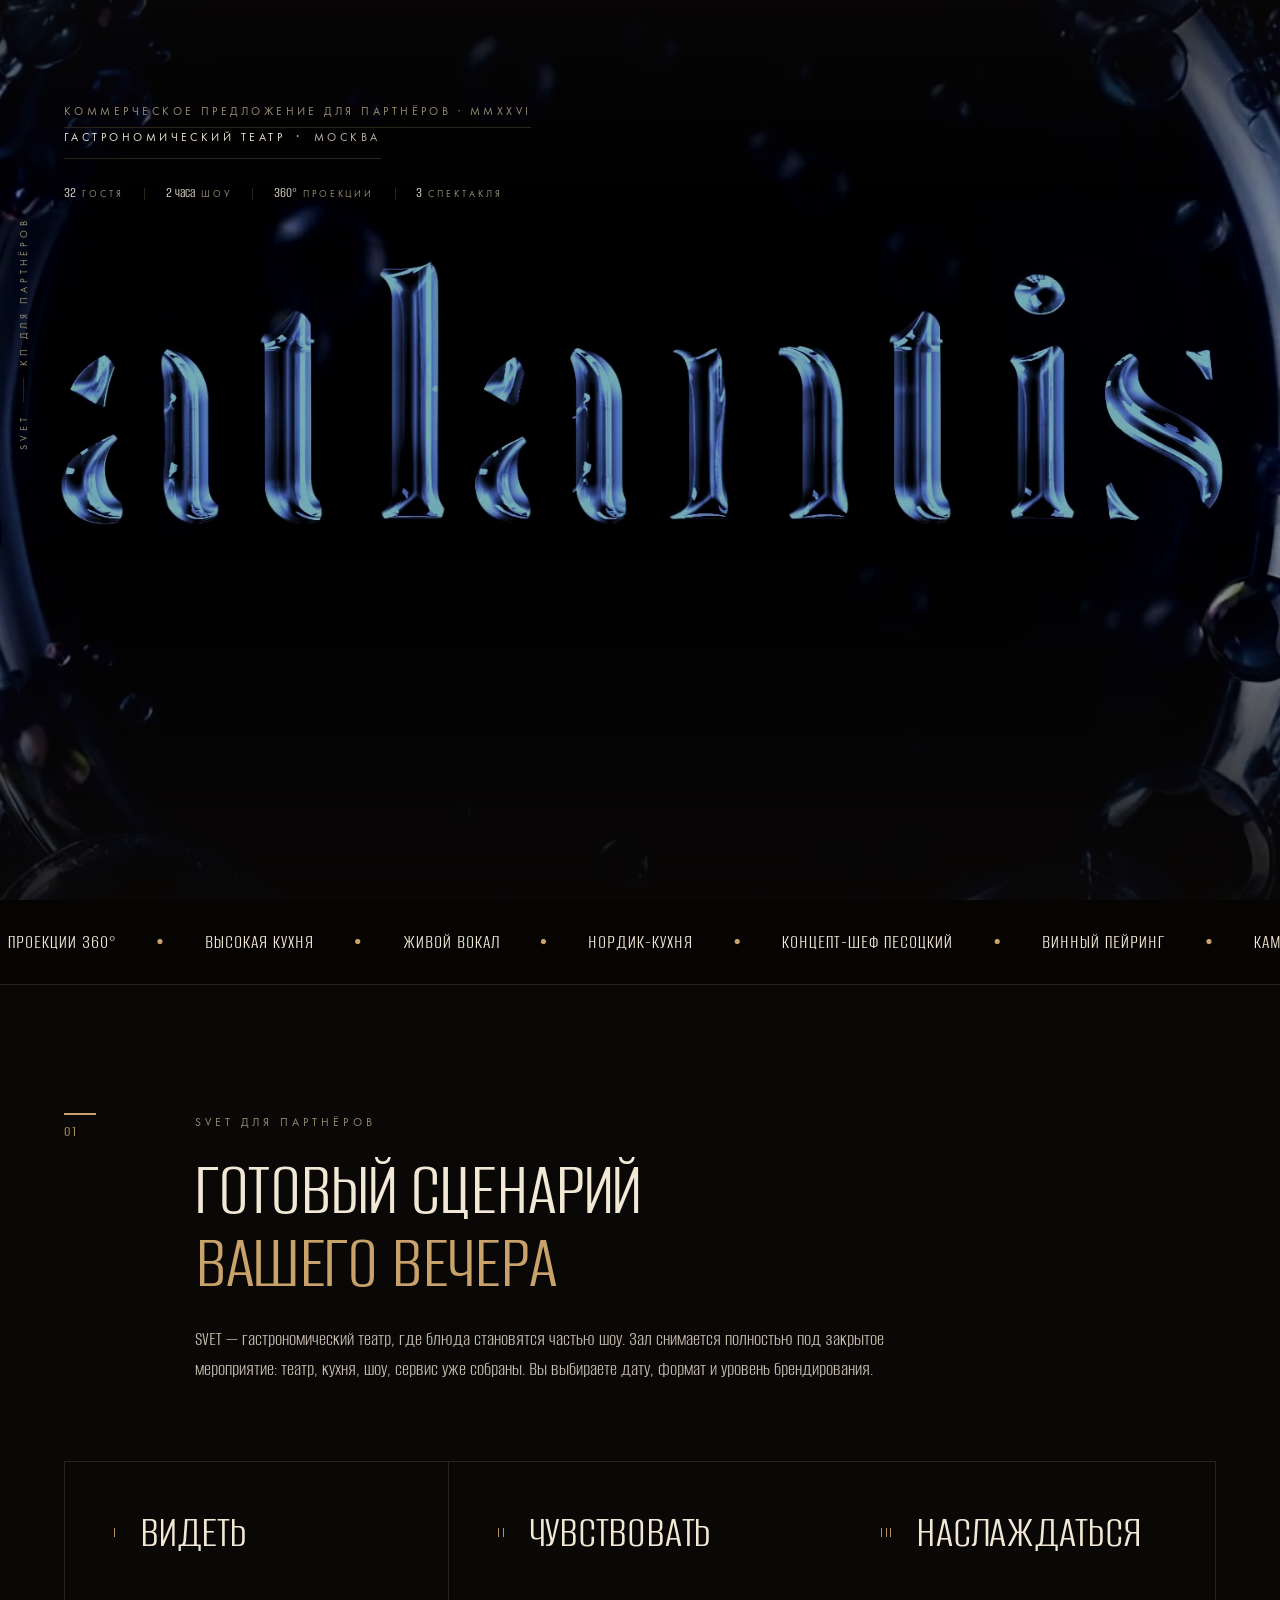
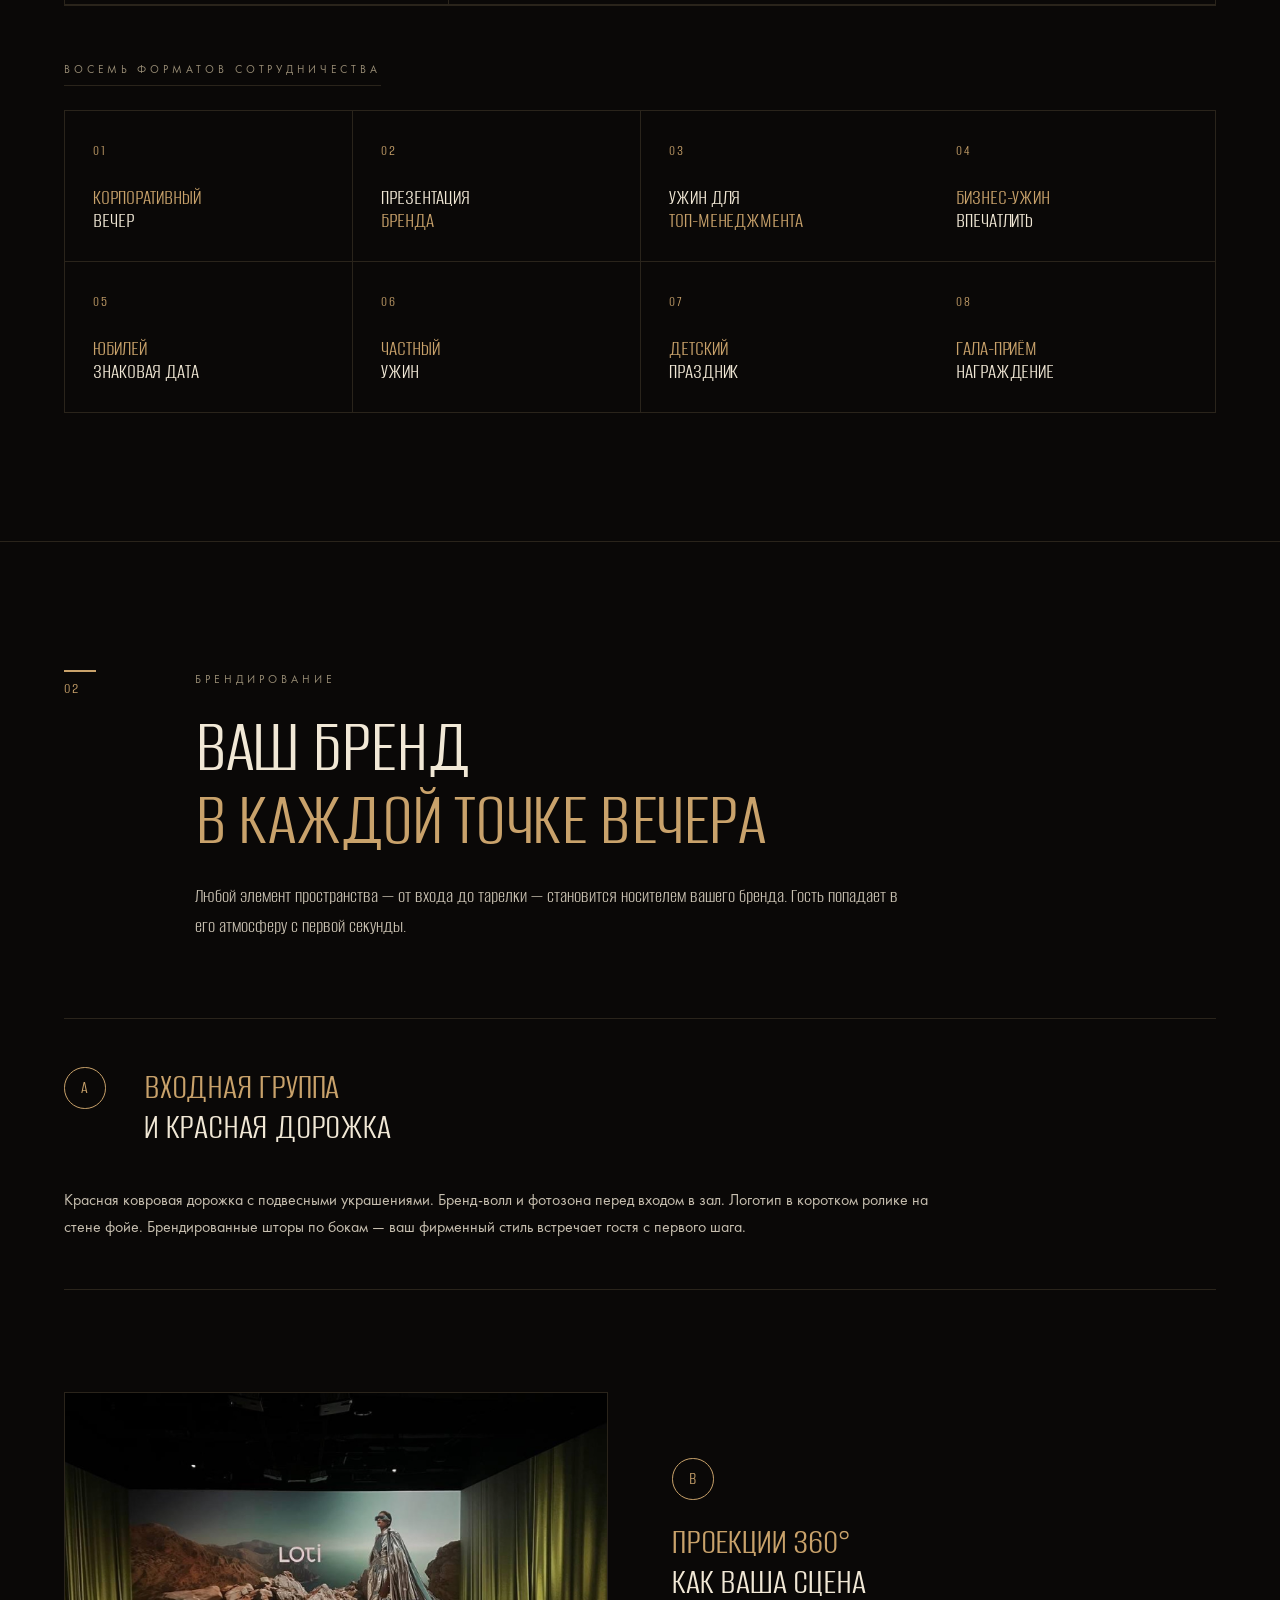
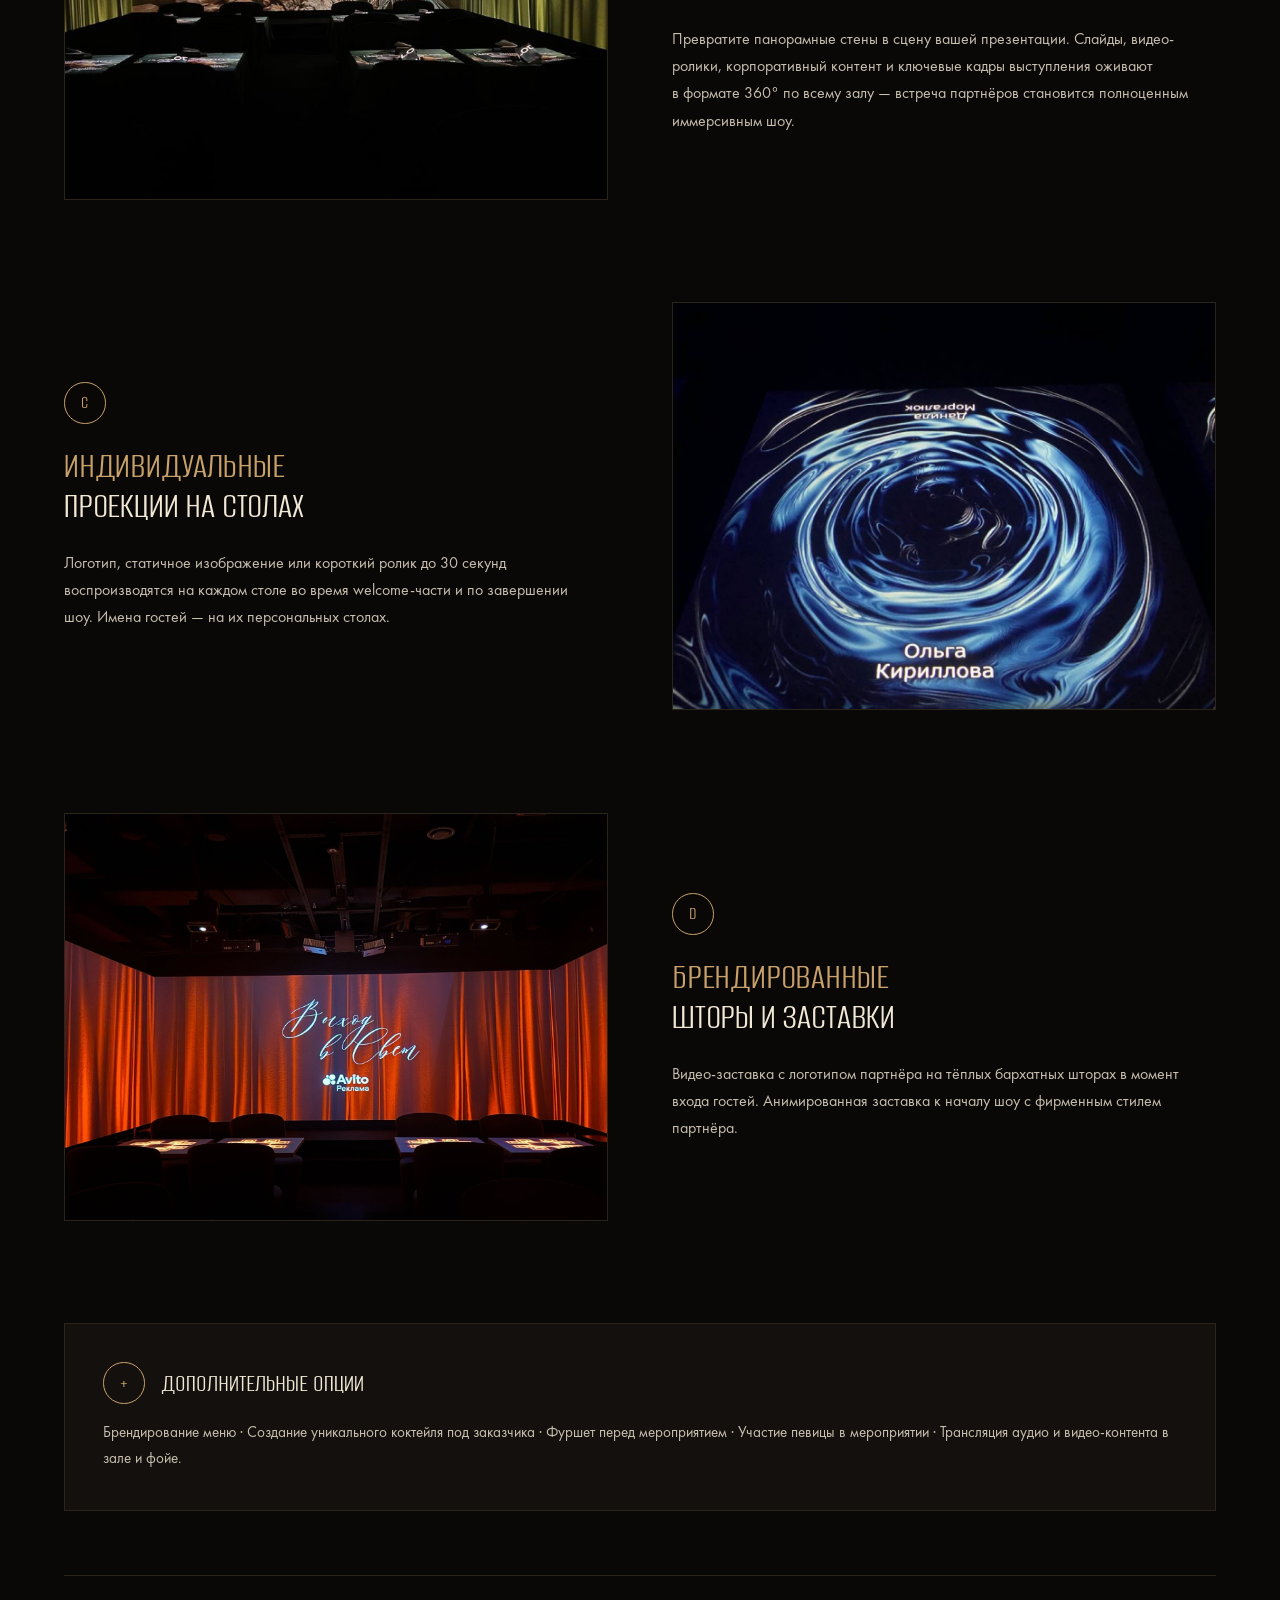
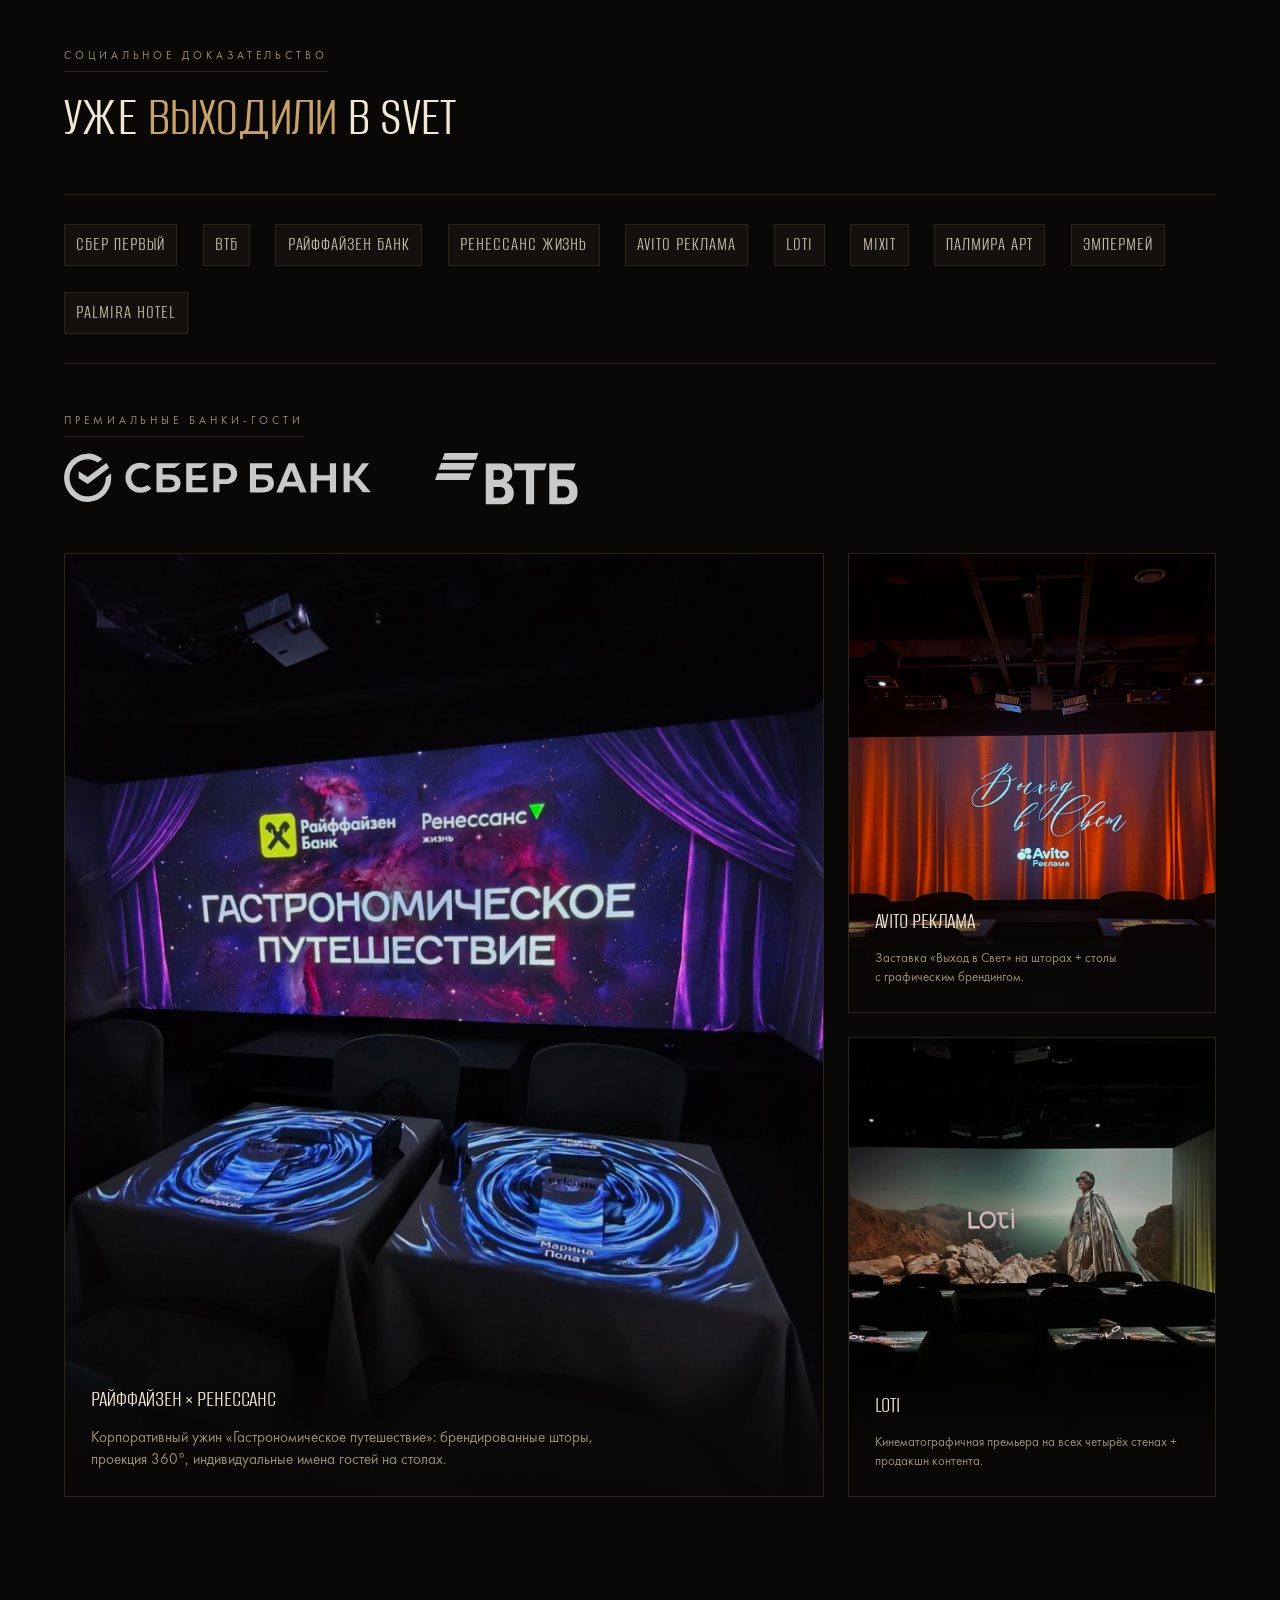
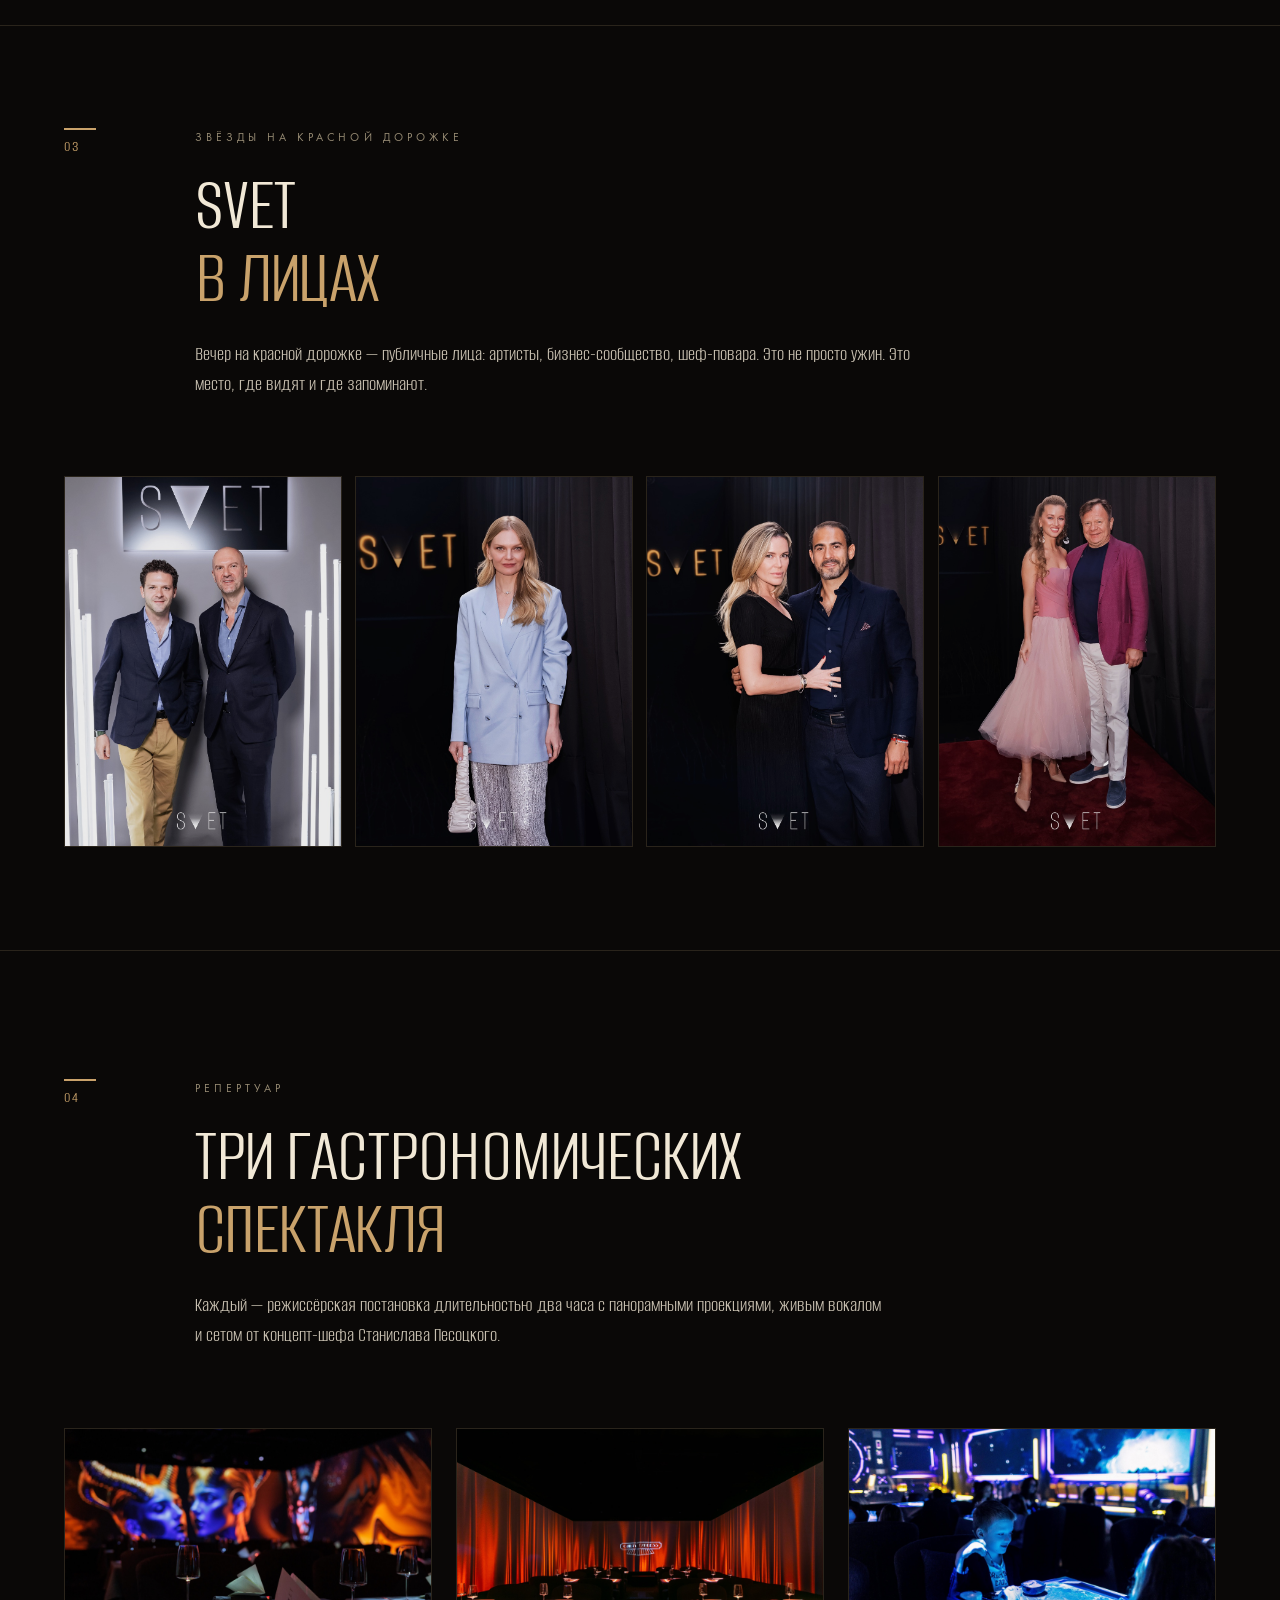
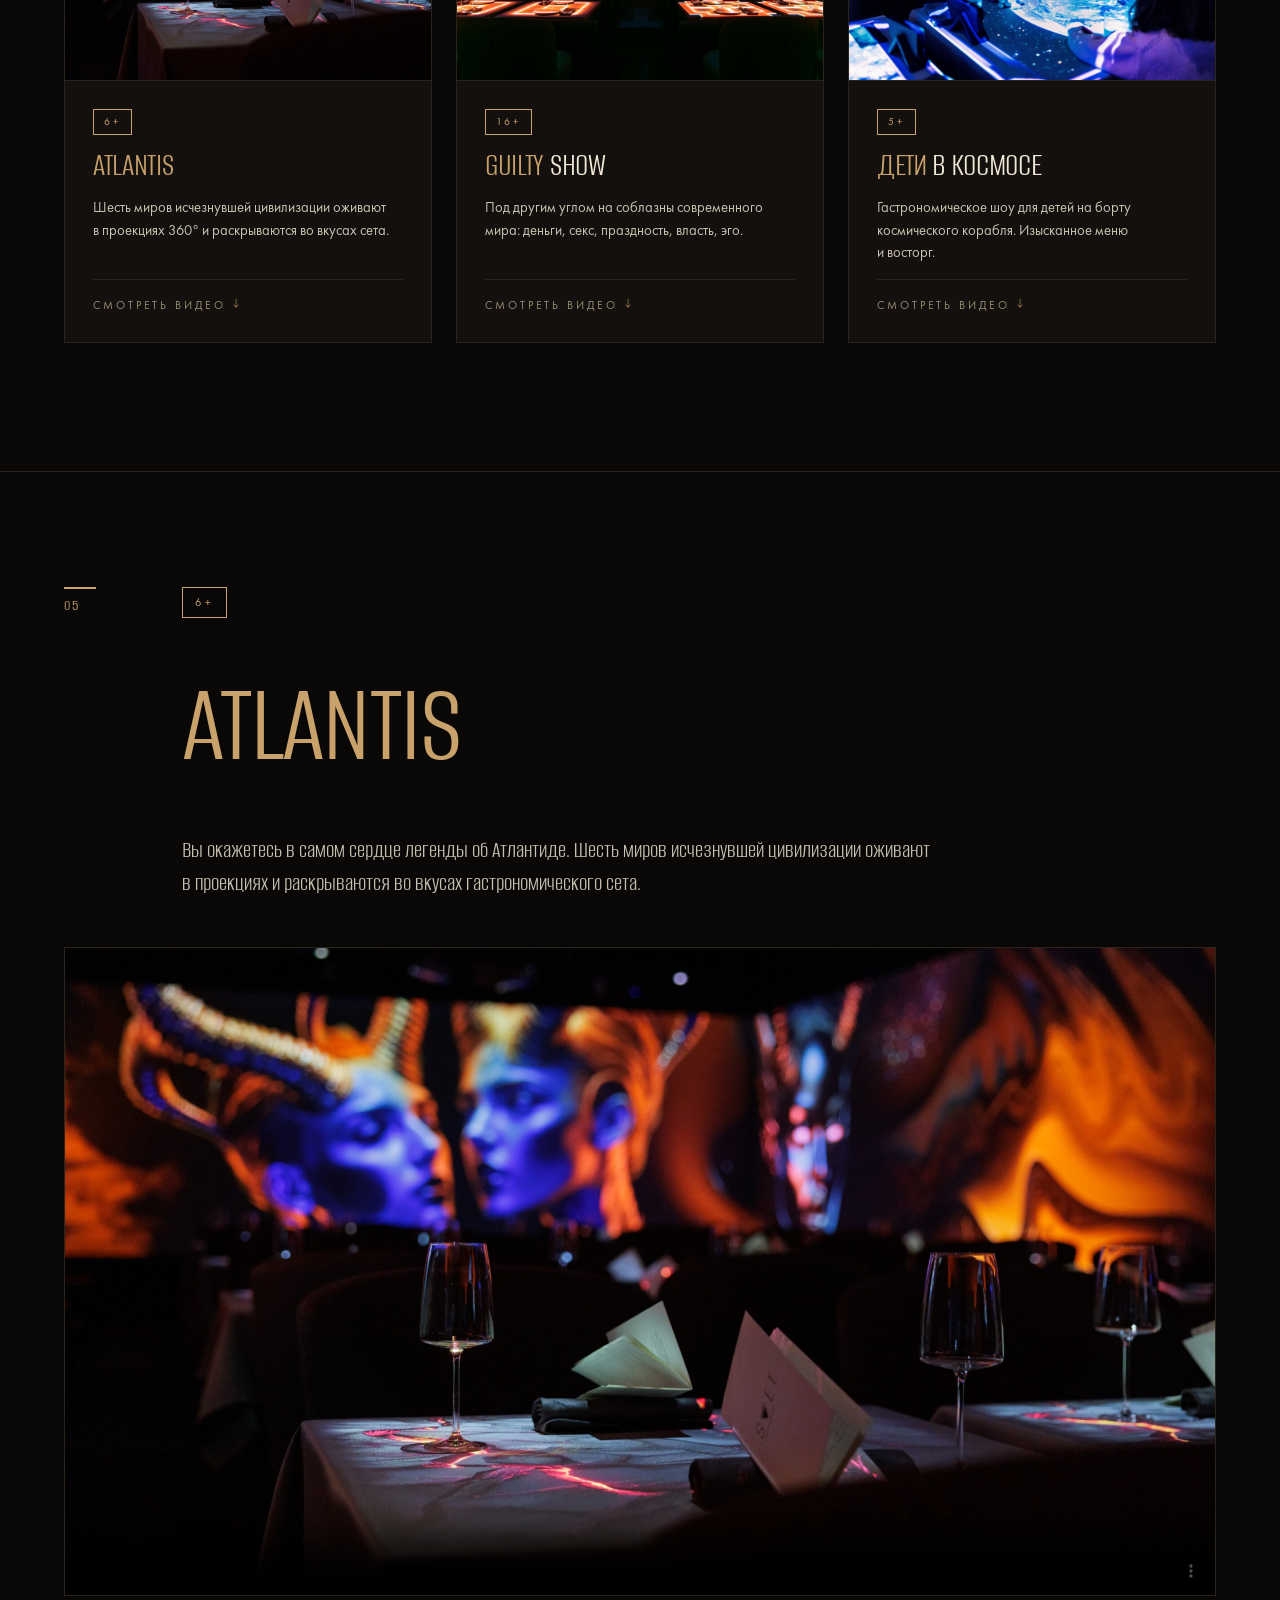
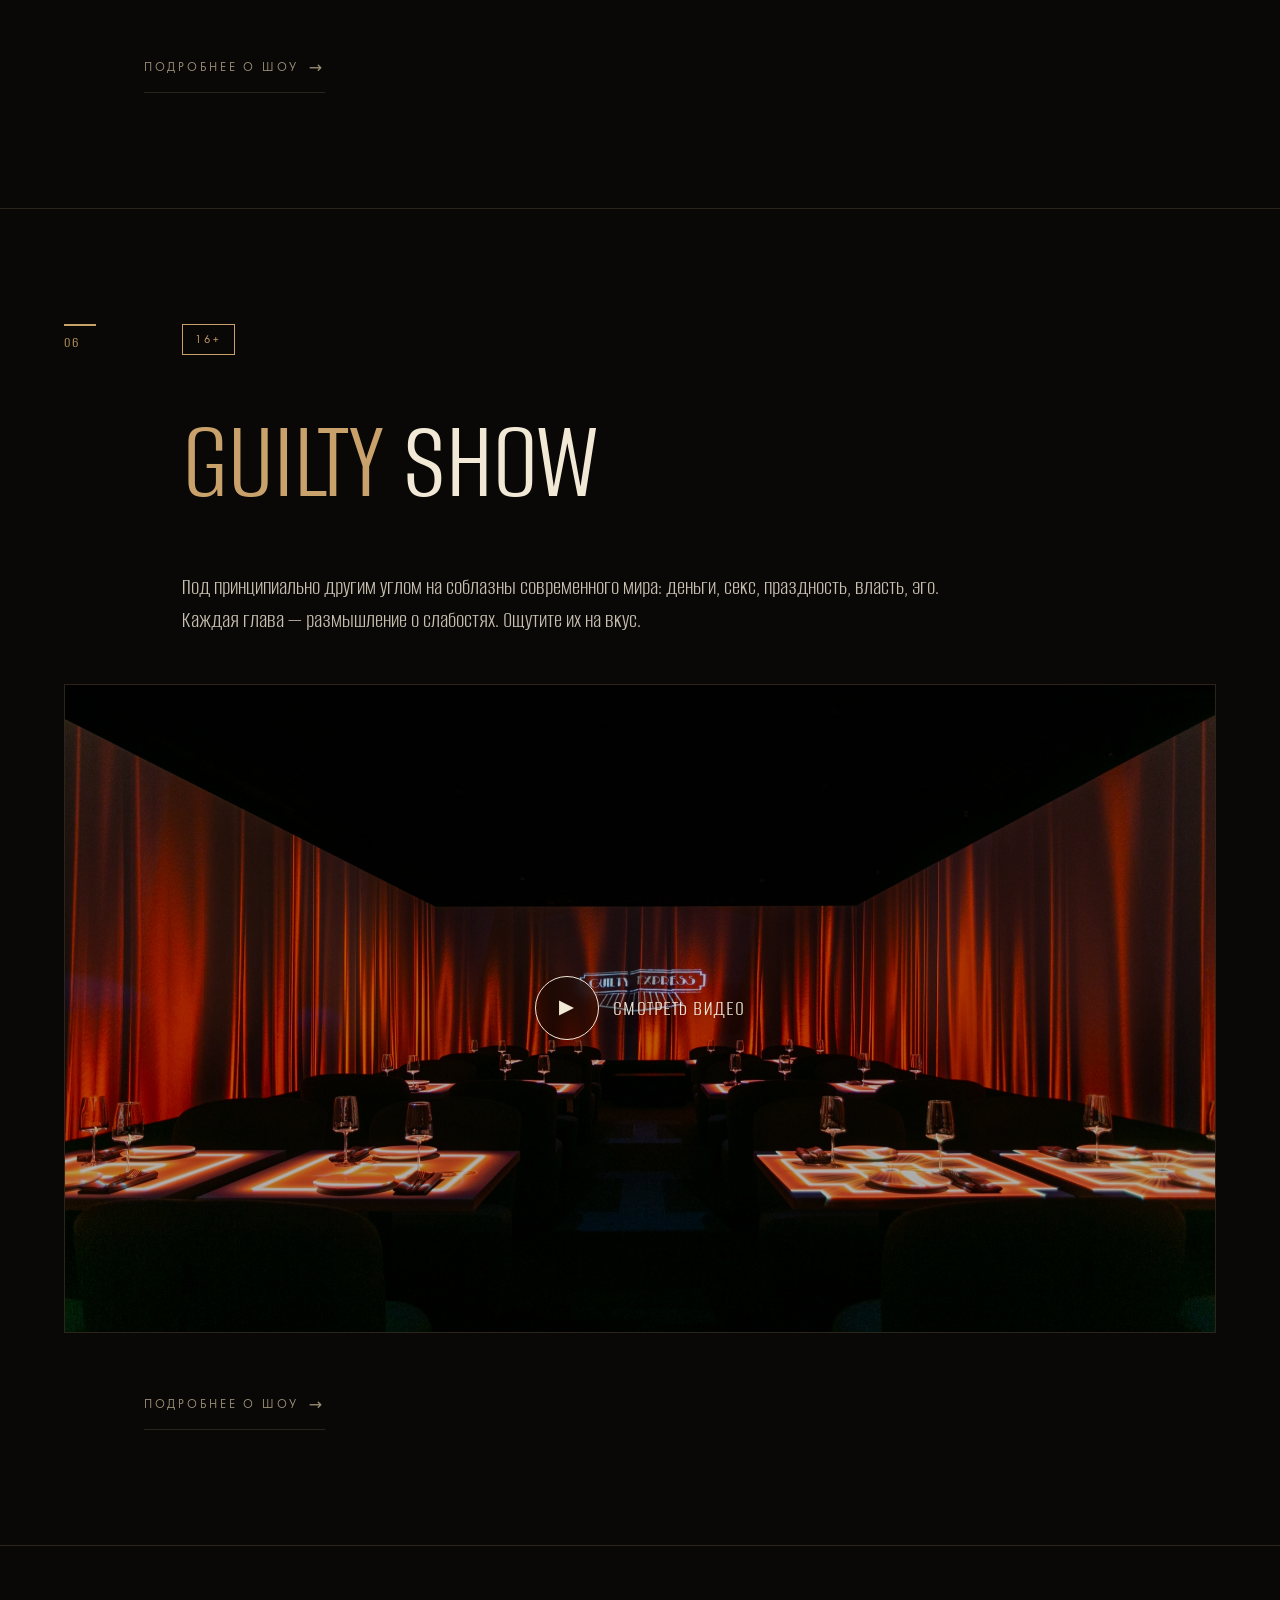
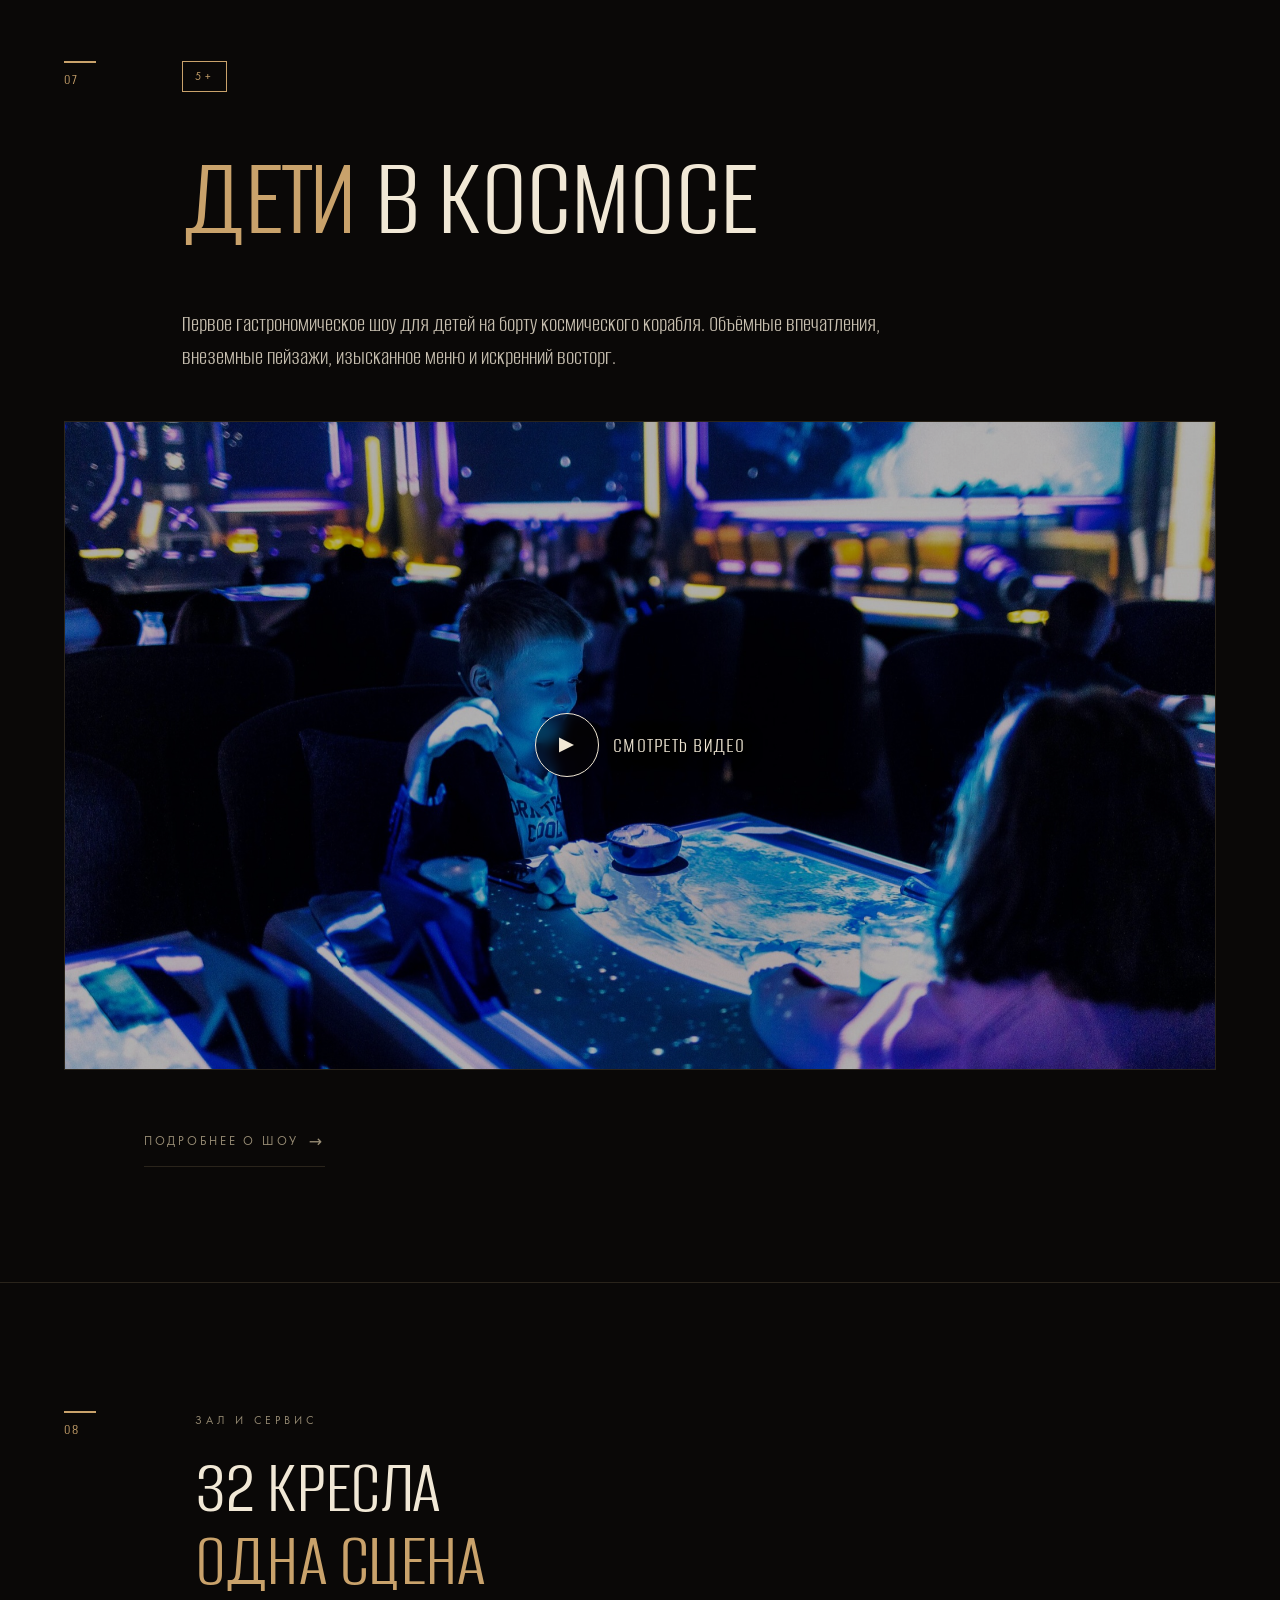
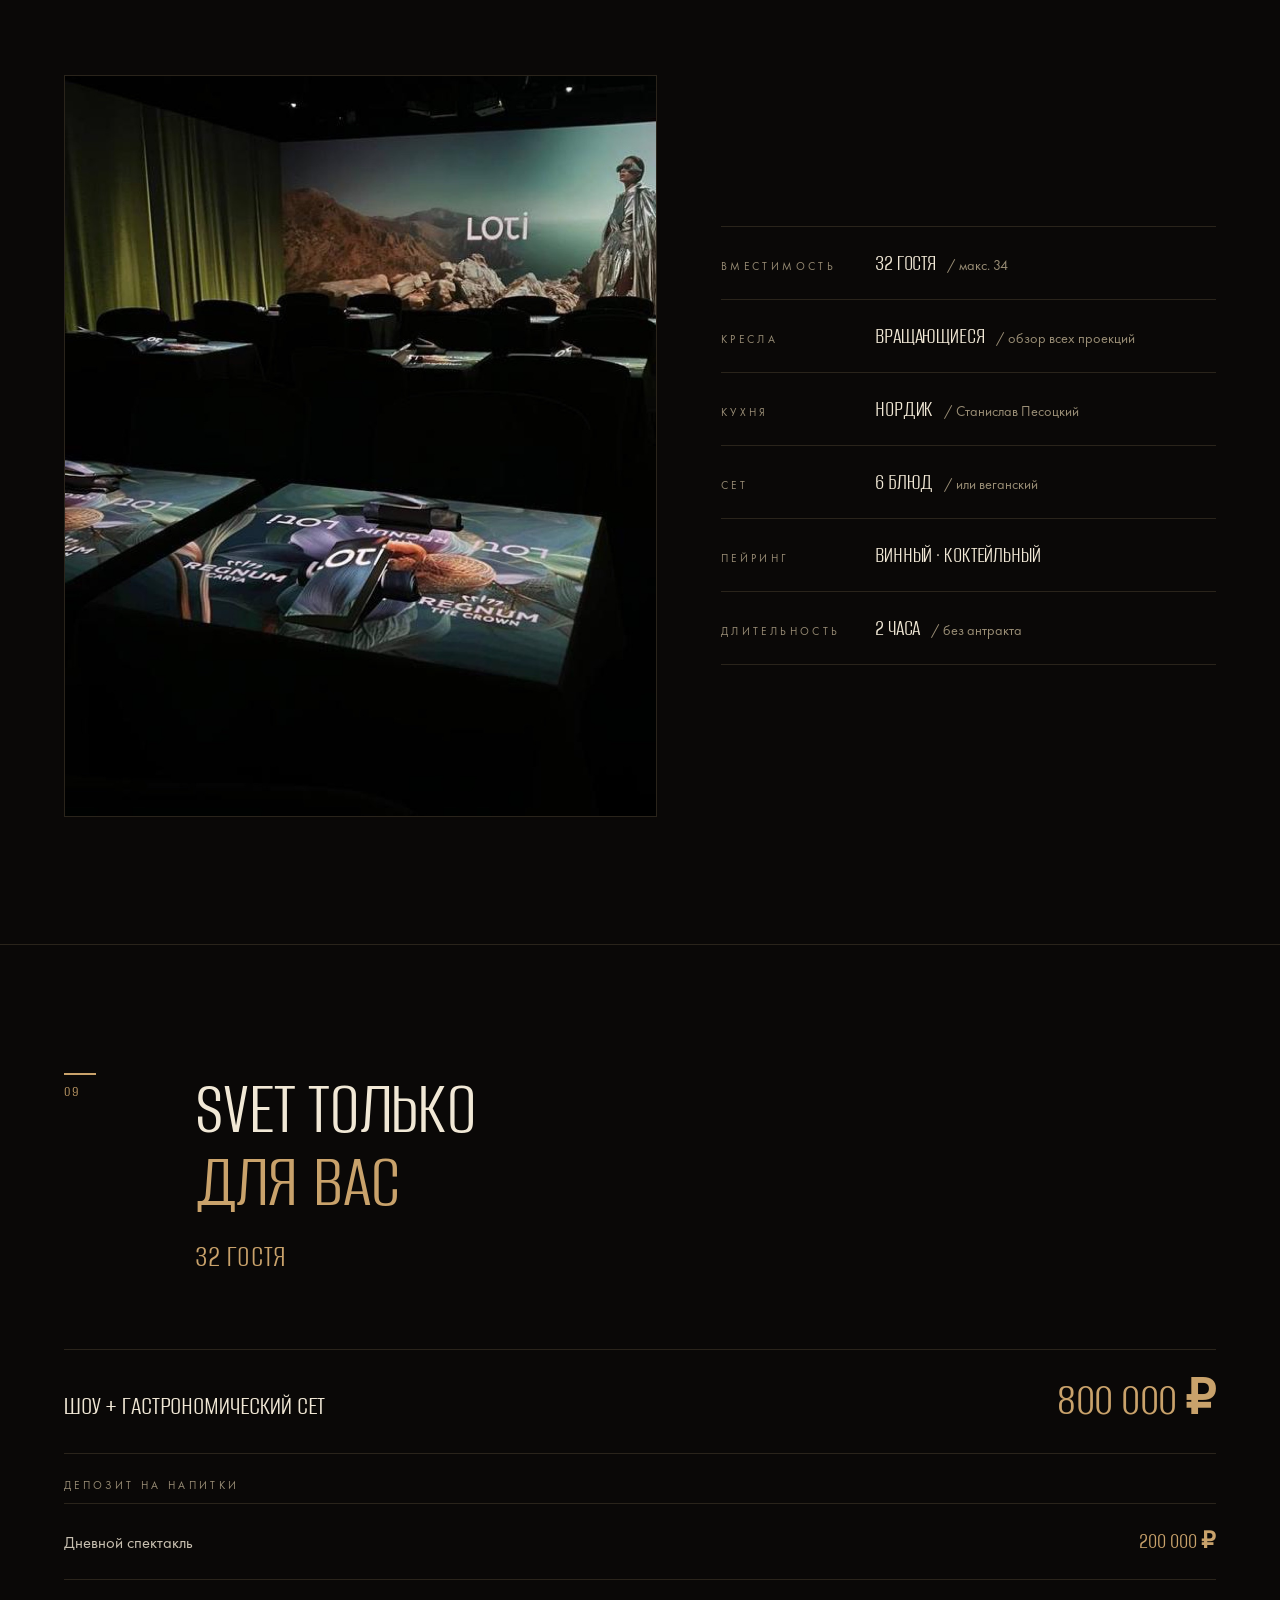
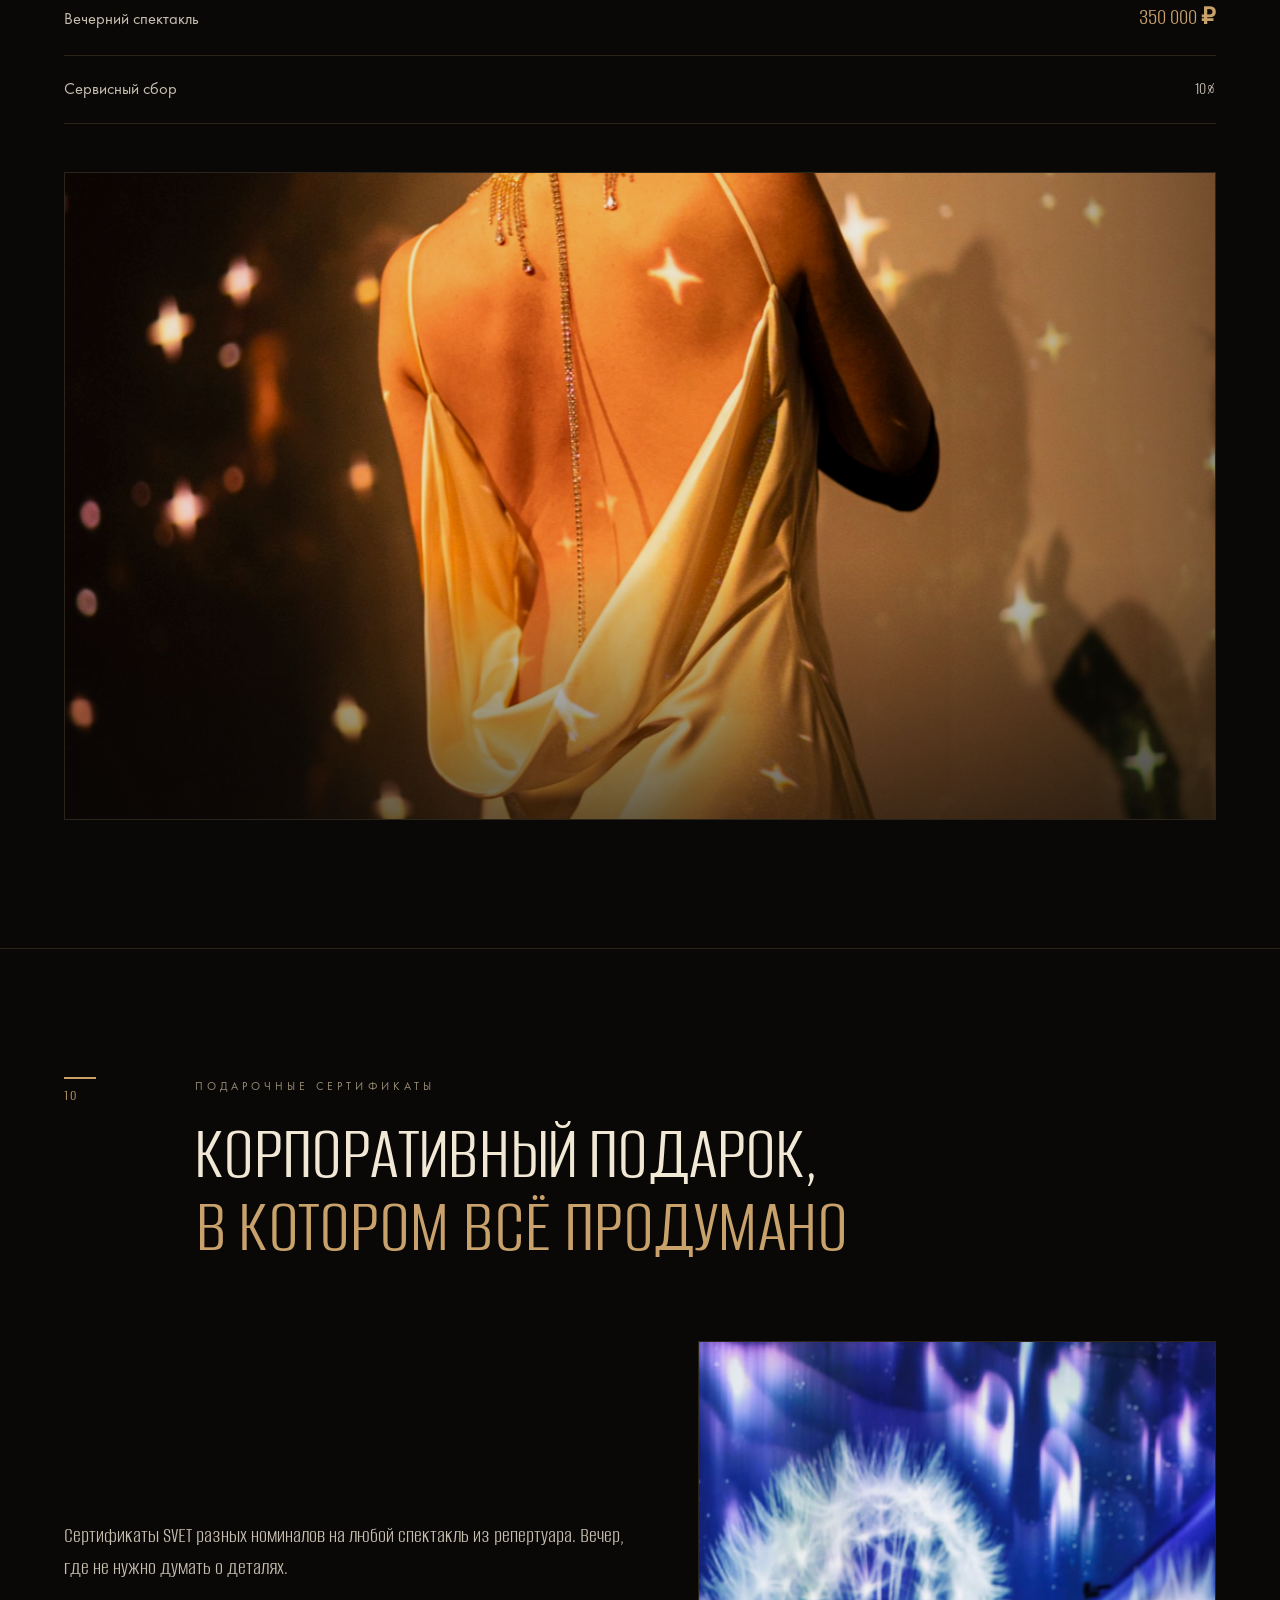
==== commit befcd089: "hall: убран «safe» из строки пейринга В блоке «Зал и сервис» строка «Винный · коктейльный · safe» → " ====
--- a/index.html
+++ b/index.html
@@ -6,16 +6,16 @@
   <title>SVET · Коммерческое предложение для партнёров</title>
   <meta name="description" content="Гастрономический театр SVET. Камерный зал на 32 гостя в центре Москвы. Корпоративные ужины, презентации брендов, выкуп зала, проекции 360° с интеграцией бренда.">
   <meta name="theme-color" content="#0a0807">
-  <link rel="icon" href="assets/favicon.svg?v=18" type="image/svg+xml">
-
-  <link rel="preload" href="assets/fonts/AlumniSans-Regular.ttf?v=18" as="font" type="font/ttf" crossorigin>
-  <link rel="preload" href="assets/fonts/FuturaPTBook.otf?v=18" as="font" type="font/otf" crossorigin>
+  <link rel="icon" href="assets/favicon.svg?v=19" type="image/svg+xml">
+
+  <link rel="preload" href="assets/fonts/AlumniSans-Regular.ttf?v=19" as="font" type="font/ttf" crossorigin>
+  <link rel="preload" href="assets/fonts/FuturaPTBook.otf?v=19" as="font" type="font/otf" crossorigin>
 
   <meta http-equiv="Cache-Control" content="no-cache, no-store, must-revalidate">
   <meta http-equiv="Pragma" content="no-cache">
   <meta http-equiv="Expires" content="0">
 
-  <link rel="stylesheet" href="styles.css?v=18">
+  <link rel="stylesheet" href="styles.css?v=19">
 </head>
 <body>
 
@@ -33,7 +33,7 @@
     <div class="hero__bg">
       <video class="hero__video" id="heroVideo"
              autoplay muted loop playsinline preload="auto"
-             poster="assets/images/hero-poster.jpg?v=18"
+             poster="assets/images/hero-poster.jpg?v=19"
              aria-hidden="true">
         <source data-src-landscape="assets/video/hero-2026.mp4?v=1"
                 data-src-portrait="assets/video/hero-2026-portrait.mp4?v=1"
@@ -186,7 +186,7 @@
           <p>Превратите панорамные стены в&nbsp;сцену вашей презентации. Слайды, видео-ролики, корпоративный контент и&nbsp;ключевые кадры выступления оживают в&nbsp;формате 360° по&nbsp;всему залу — встреча партнёров становится полноценным иммерсивным шоу.</p>
         </div>
         <figure class="brand-block__media reveal" style="--d:.1s">
-          <img src="assets/images/partner-loti.jpg?v=18" alt="Проекция 360° на стенах зала SVET" loading="lazy">
+          <img src="assets/images/partner-loti.jpg?v=19" alt="Проекция 360° на стенах зала SVET" loading="lazy">
         </figure>
       </div>
 
@@ -197,7 +197,7 @@
           <p>Логотип, статичное изображение или короткий ролик до 30 секунд воспроизводятся на каждом столе во время welcome-части и по завершении шоу. Имена гостей — на их персональных столах.</p>
         </div>
         <figure class="brand-block__media reveal" style="--d:.1s">
-          <img src="assets/images/branding-names.jpg?v=18" alt="Персональная проекция имени гостя на столе" loading="lazy">
+          <img src="assets/images/branding-names.jpg?v=19" alt="Персональная проекция имени гостя на столе" loading="lazy">
         </figure>
       </div>
 
@@ -208,7 +208,7 @@
           <p>Видео-заставка с логотипом партнёра на тёплых бархатных шторах в момент входа гостей. Анимированная заставка к началу шоу с фирменным стилем партнёра.</p>
         </div>
         <figure class="brand-block__media reveal" style="--d:.1s">
-          <img src="assets/images/branding-curtains-avito.jpg?v=18" alt="Брендированные шторы Avito Реклама в SVET" loading="lazy">
+          <img src="assets/images/branding-curtains-avito.jpg?v=19" alt="Брендированные шторы Avito Реклама в SVET" loading="lazy">
         </figure>
       </div>
 
@@ -240,31 +240,31 @@
           <span class="logo-wall__label">Премиальные банки-гости</span>
           <div class="logo-wall__row">
             <div class="logo-wall__item">
-              <img src="assets/images/logos/sber.svg?v=18" alt="Сбер Первый" loading="lazy">
+              <img src="assets/images/logos/sber.svg?v=19" alt="Сбер Первый" loading="lazy">
             </div>
             <div class="logo-wall__item">
-              <img src="assets/images/logos/vtb.svg?v=18" alt="ВТБ" loading="lazy">
+              <img src="assets/images/logos/vtb.svg?v=19" alt="ВТБ" loading="lazy">
             </div>
           </div>
         </div>
 
         <div class="proof-grid">
           <figure class="proof-tile proof-tile--lg reveal">
-            <img src="assets/images/partner-corporate.jpg?v=18" alt="Райффайзен Банк × Ренессанс жизнь — Гастрономическое путешествие" loading="lazy">
+            <img src="assets/images/partner-corporate.jpg?v=19" alt="Райффайзен Банк × Ренессанс жизнь — Гастрономическое путешествие" loading="lazy">
             <figcaption>
               <span>Райффайзен × Ренессанс</span>
               <em>Корпоративный ужин «Гастрономическое путешествие»: брендированные шторы, проекция 360°, индивидуальные имена гостей на&nbsp;столах.</em>
             </figcaption>
           </figure>
           <figure class="proof-tile reveal" style="--d:.1s">
-            <img src="assets/images/branding-curtains-avito.jpg?v=18" alt="Avito Реклама — Выход в Свет" loading="lazy">
+            <img src="assets/images/branding-curtains-avito.jpg?v=19" alt="Avito Реклама — Выход в Свет" loading="lazy">
             <figcaption>
               <span>Avito&nbsp;Реклама</span>
               <em>Заставка «Выход в&nbsp;Свет» на&nbsp;шторах + столы с&nbsp;графическим брендингом.</em>
             </figcaption>
           </figure>
           <figure class="proof-tile reveal" style="--d:.2s">
-            <img src="assets/images/partner-loti.jpg?v=18" alt="LOTI — премьера в SVET" loading="lazy">
+            <img src="assets/images/partner-loti.jpg?v=19" alt="LOTI — премьера в SVET" loading="lazy">
             <figcaption>
               <span>LOTI</span>
               <em>Кинематографичная премьера на&nbsp;всех четырёх стенах + продакшн контента.</em>
@@ -288,10 +288,10 @@
       </div>
 
       <div class="stars-grid">
-        <figure class="star-card reveal"><img src="assets/images/star-1.jpg?v=18" alt="Гость SVET" loading="lazy"></figure>
-        <figure class="star-card reveal" style="--d:.08s"><img src="assets/images/star-2.jpg?v=18" alt="Гостья SVET" loading="lazy"></figure>
-        <figure class="star-card reveal" style="--d:.16s"><img src="assets/images/star-3.jpg?v=18" alt="Гости SVET" loading="lazy"></figure>
-        <figure class="star-card reveal" style="--d:.24s"><img src="assets/images/star-4.jpg?v=18" alt="Гости SVET" loading="lazy"></figure>
+        <figure class="star-card reveal"><img src="assets/images/star-1.jpg?v=19" alt="Гость SVET" loading="lazy"></figure>
+        <figure class="star-card reveal" style="--d:.08s"><img src="assets/images/star-2.jpg?v=19" alt="Гостья SVET" loading="lazy"></figure>
+        <figure class="star-card reveal" style="--d:.16s"><img src="assets/images/star-3.jpg?v=19" alt="Гости SVET" loading="lazy"></figure>
+        <figure class="star-card reveal" style="--d:.24s"><img src="assets/images/star-4.jpg?v=19" alt="Гости SVET" loading="lazy"></figure>
       </div>
     </section>
 
@@ -312,7 +312,7 @@
         <li class="rep-card reveal">
           <a href="#show-atlantis" class="rep-card__link">
             <figure class="rep-card__media">
-              <img src="assets/images/show-atlantis.jpg?v=18" alt="Атлантида" loading="lazy">
+              <img src="assets/images/show-atlantis.jpg?v=19" alt="Атлантида" loading="lazy">
             </figure>
             <div class="rep-card__body">
               <span class="rep-card__age">6+</span>
@@ -325,7 +325,7 @@
         <li class="rep-card reveal" style="--d:.1s">
           <a href="#show-guilty" class="rep-card__link">
             <figure class="rep-card__media">
-              <img src="assets/images/show-guilty-hd.jpg?v=18" alt="Guilty Show" loading="lazy">
+              <img src="assets/images/show-guilty-hd.jpg?v=19" alt="Guilty Show" loading="lazy">
             </figure>
             <div class="rep-card__body">
               <span class="rep-card__age">16+</span>
@@ -338,7 +338,7 @@
         <li class="rep-card reveal" style="--d:.2s">
           <a href="#show-kids" class="rep-card__link">
             <figure class="rep-card__media">
-              <img src="assets/images/show-kids.jpg?v=18" alt="Дети в космосе" loading="lazy">
+              <img src="assets/images/show-kids.jpg?v=19" alt="Дети в космосе" loading="lazy">
             </figure>
             <div class="rep-card__body">
               <span class="rep-card__age">5+</span>
@@ -362,7 +362,7 @@
         </div>
         <div class="show-detail__video reveal" style="--d:.1s">
           <video class="show-detail__player" controls preload="metadata"
-                 poster="assets/images/show-atlantis.jpg?v=18">
+                 poster="assets/images/show-atlantis.jpg?v=19">
             <source src="assets/video/hero-2026.mp4?v=1" type="video/mp4">
           </video>
         </div>
@@ -383,7 +383,7 @@
         </div>
         <div class="show-detail__video reveal" style="--d:.1s">
           <a href="https://svetshow.ru/ru/guilty-express/" target="_blank" rel="noopener" class="show-detail__poster">
-            <img src="assets/images/show-guilty-hd.jpg?v=18" alt="Guilty Show в SVET" loading="lazy">
+            <img src="assets/images/show-guilty-hd.jpg?v=19" alt="Guilty Show в SVET" loading="lazy">
             <span class="show-detail__play"><i>▶</i> Смотреть видео</span>
           </a>
         </div>
@@ -404,7 +404,7 @@
         </div>
         <div class="show-detail__video reveal" style="--d:.1s">
           <a href="https://svetshow.ru/ru/deti-v-kosmose/" target="_blank" rel="noopener" class="show-detail__poster">
-            <img src="assets/images/show-kids.jpg?v=18" alt="Дети в космосе в SVET" loading="lazy">
+            <img src="assets/images/show-kids.jpg?v=19" alt="Дети в космосе в SVET" loading="lazy">
             <span class="show-detail__play"><i>▶</i> Смотреть видео</span>
           </a>
         </div>
@@ -426,7 +426,7 @@
 
       <div class="hall-grid">
         <figure class="hall-grid__media reveal">
-          <img src="assets/images/partner-tables.jpg?v=18" alt="Зал SVET с проекциями на столах" loading="lazy">
+          <img src="assets/images/partner-tables.jpg?v=19" alt="Зал SVET с проекциями на столах" loading="lazy">
         </figure>
 
         <dl class="specs reveal" style="--d:.1s">
@@ -448,7 +448,7 @@
           </div>
           <div class="specs__row">
             <dt>Пейринг</dt>
-            <dd>Винный · коктейльный · safe</dd>
+            <dd>Винный · коктейльный</dd>
           </div>
           <div class="specs__row">
             <dt>Длительность</dt>
@@ -491,7 +491,7 @@
       <figure class="pricing-tease reveal">
         <video class="pricing-tease__video"
                autoplay muted loop playsinline preload="metadata"
-               poster="assets/images/detail-gold-dress.jpg?v=18"
+               poster="assets/images/detail-gold-dress.jpg?v=19"
                aria-hidden="true">
           <source src="assets/video/pricing-tease.mp4?v=2" type="video/mp4">
         </video>
@@ -518,7 +518,7 @@
           </ul>
         </div>
         <figure class="certs__media reveal" style="--d:.1s">
-          <img src="assets/images/atmosphere-1.jpg?v=18" alt="Атмосфера в зале SVET" loading="lazy">
+          <img src="assets/images/atmosphere-1.jpg?v=19" alt="Атмосфера в зале SVET" loading="lazy">
         </figure>
       </div>
     </section>
@@ -571,7 +571,7 @@
     <footer class="footer">
       <div class="footer__grid">
         <div class="footer__brand">
-          <img class="footer__logo" src="assets/images/svet-logo.png?v=18" alt="SVET — гастрономический театр" width="240">
+          <img class="footer__logo" src="assets/images/svet-logo.png?v=19" alt="SVET — гастрономический театр" width="240">
         </div>
 
         <div class="footer__col">
@@ -600,6 +600,6 @@
 
   </main>
 
-  <script src="script.js?v=18" defer></script>
+  <script src="script.js?v=19" defer></script>
 </body>
 </html>
--- a/styles.css
+++ b/styles.css
@@ -8,28 +8,28 @@
   font-weight: 100;
   font-style: normal;
   font-display: swap;
-  src: url('assets/fonts/AlumniSans-Thin.ttf?v=18') format('truetype');
+  src: url('assets/fonts/AlumniSans-Thin.ttf?v=19') format('truetype');
 }
 @font-face {
   font-family: 'Alumni Sans';
   font-weight: 300;
   font-style: normal;
   font-display: swap;
-  src: url('assets/fonts/AlumniSans-Light.ttf?v=18') format('truetype');
+  src: url('assets/fonts/AlumniSans-Light.ttf?v=19') format('truetype');
 }
 @font-face {
   font-family: 'Alumni Sans';
   font-weight: 400 700;
   font-style: normal;
   font-display: swap;
-  src: url('assets/fonts/AlumniSans-Regular.ttf?v=18') format('truetype');
+  src: url('assets/fonts/AlumniSans-Regular.ttf?v=19') format('truetype');
 }
 @font-face {
   font-family: 'Futura PT';
   font-weight: 300 600;
   font-style: normal;
   font-display: swap;
-  src: url('assets/fonts/FuturaPTBook.otf?v=18') format('opentype');
+  src: url('assets/fonts/FuturaPTBook.otf?v=19') format('opentype');
 }
 
 :root {
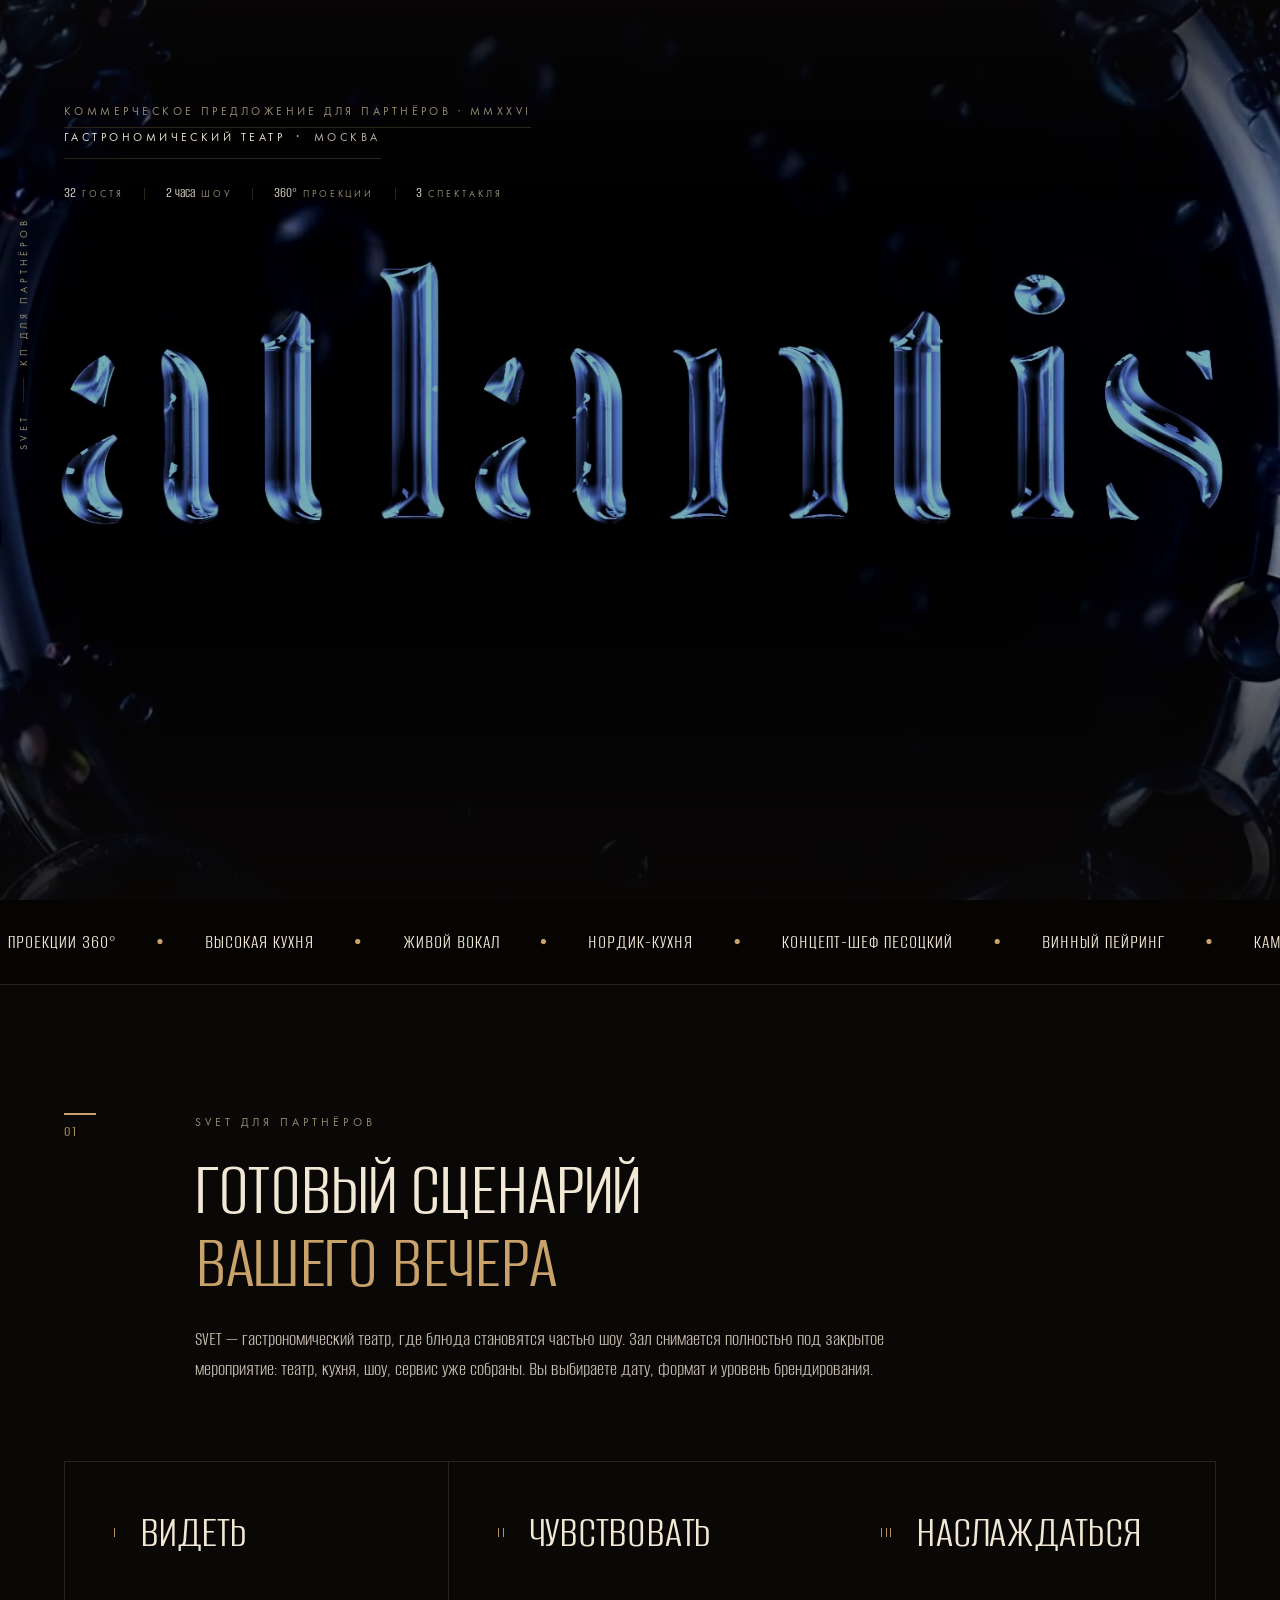
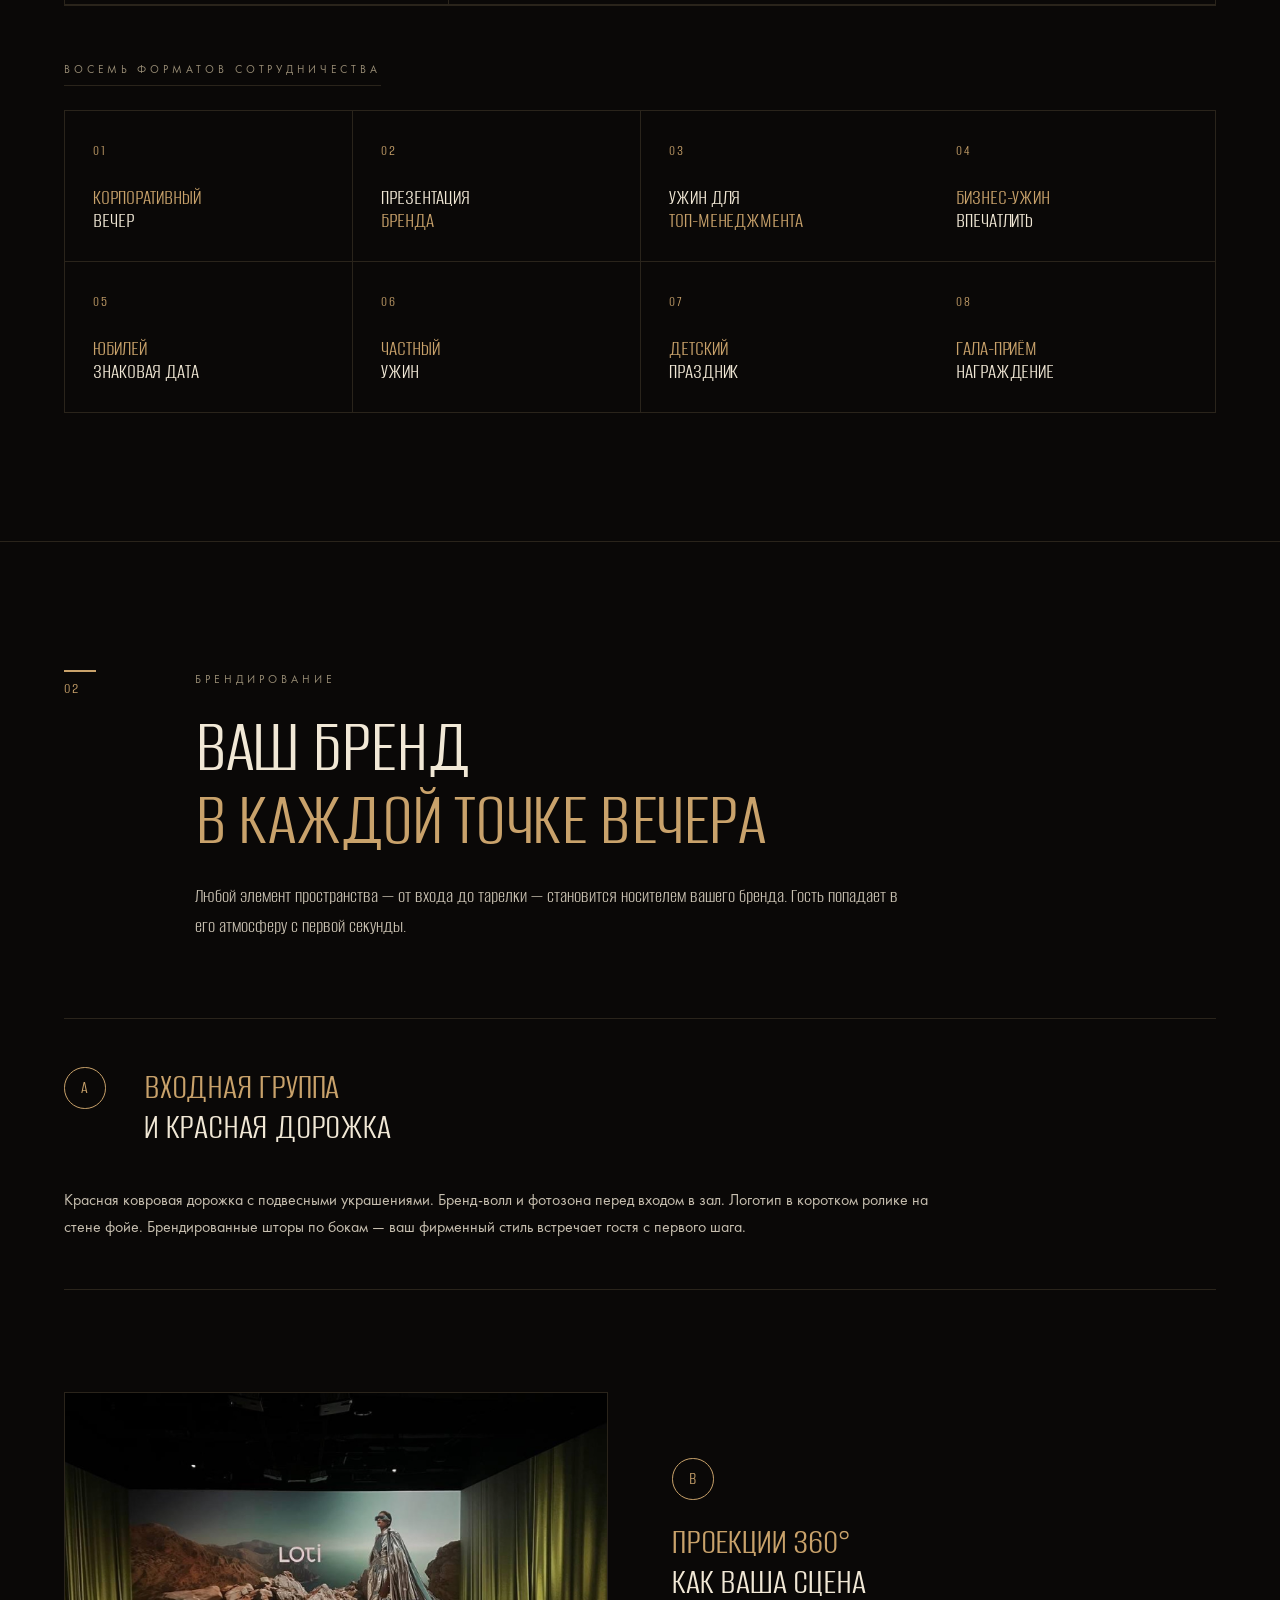
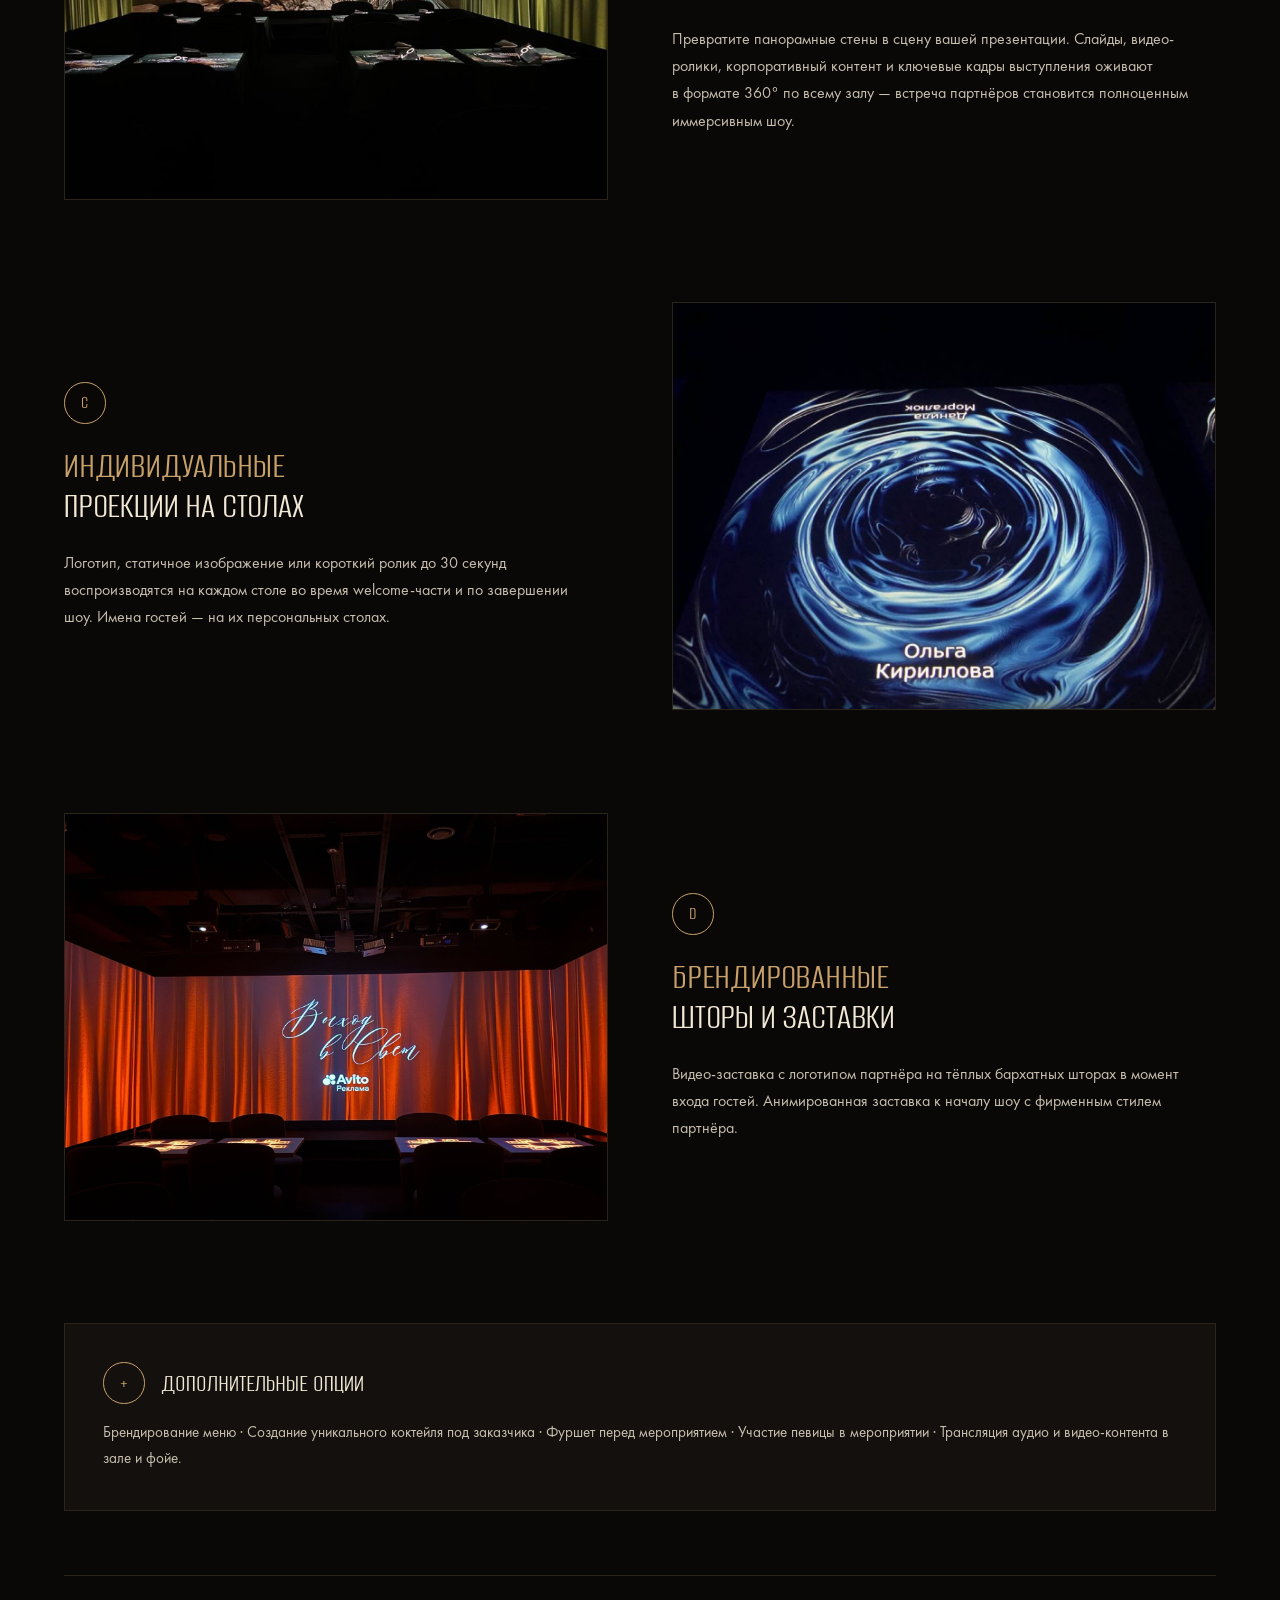
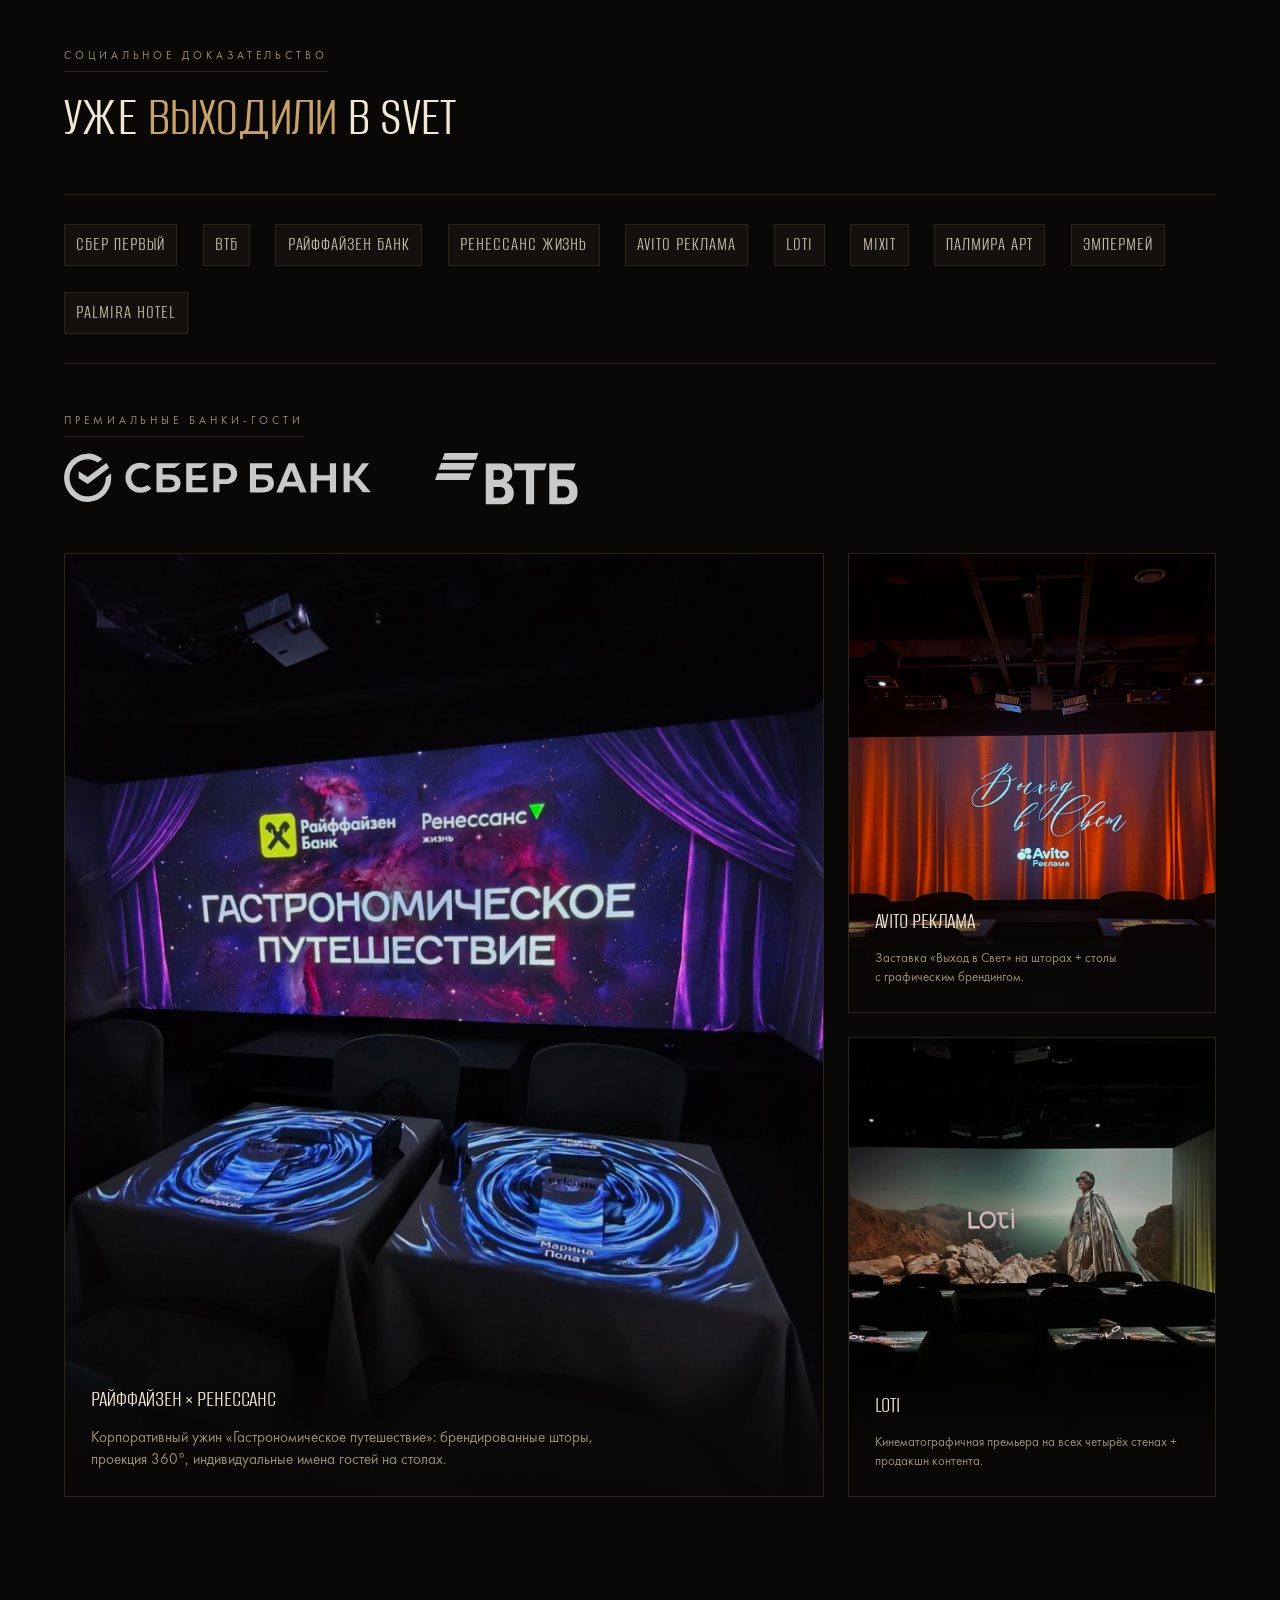
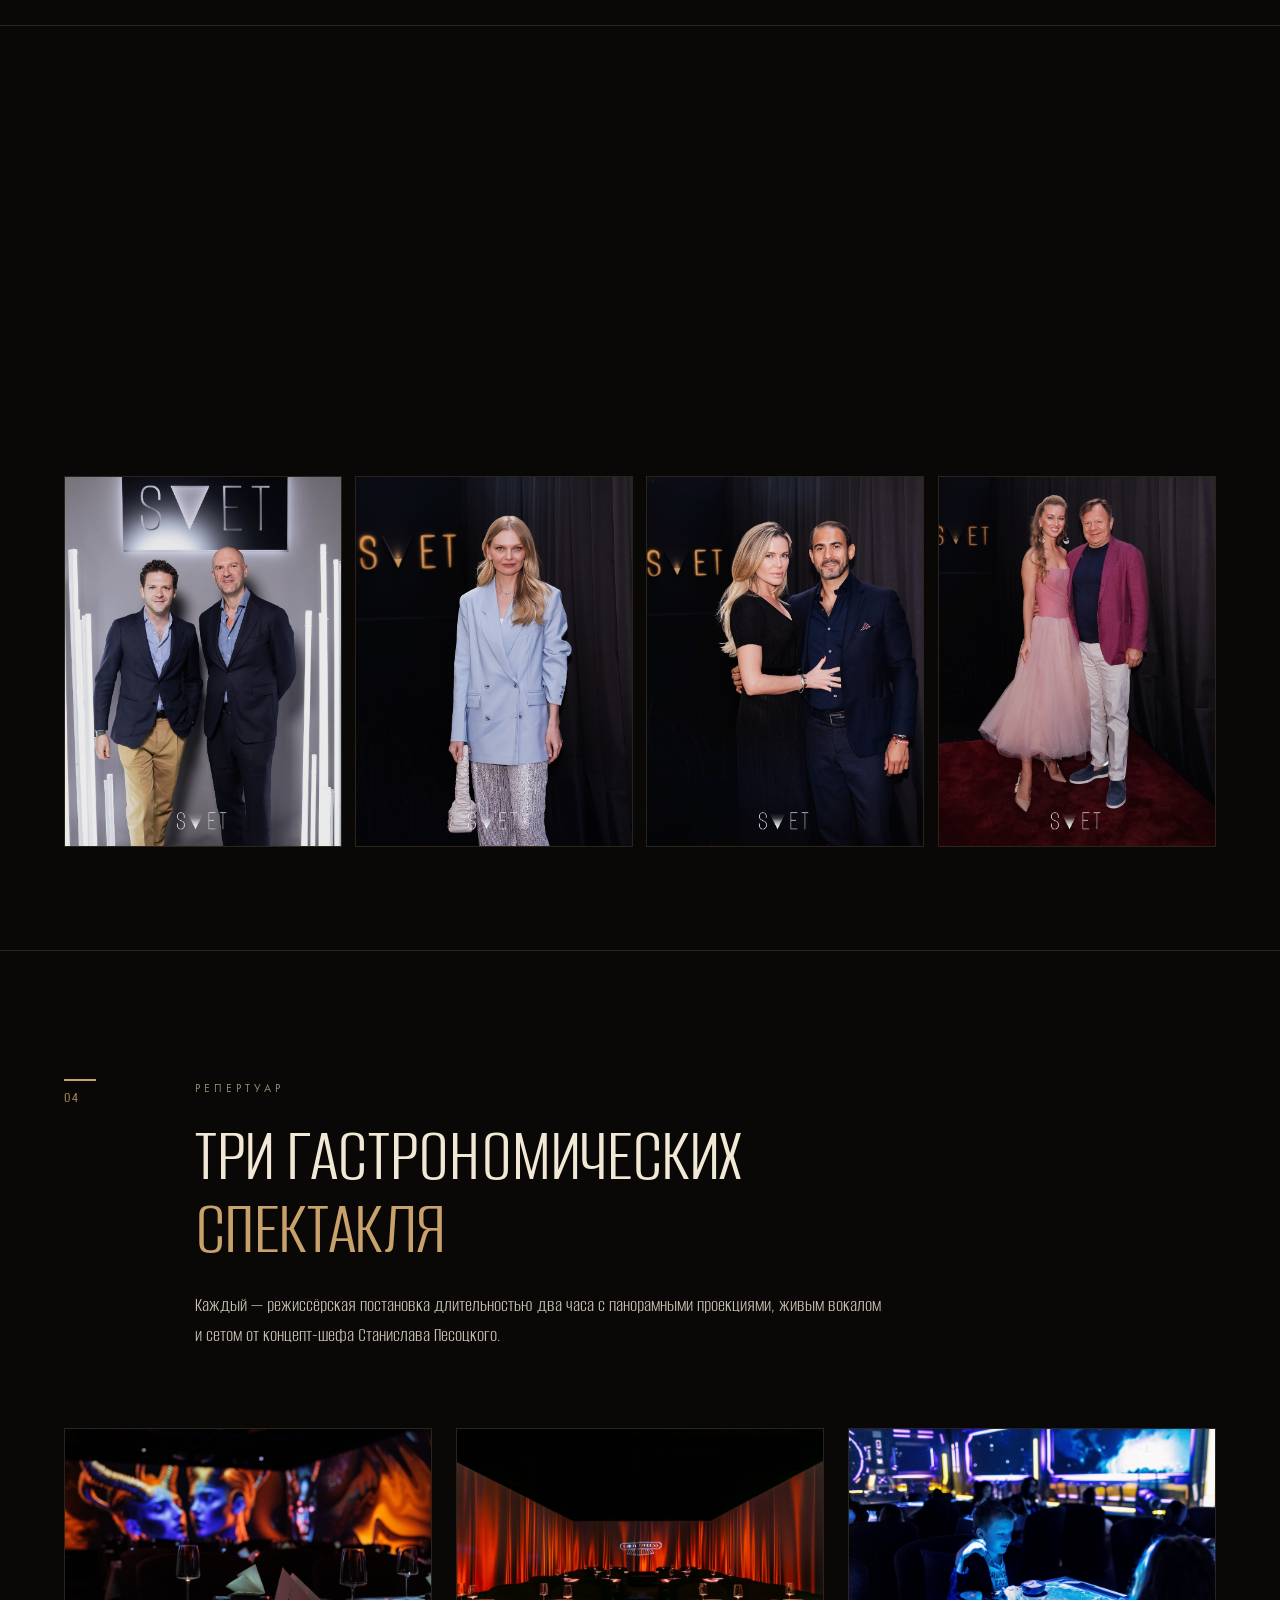
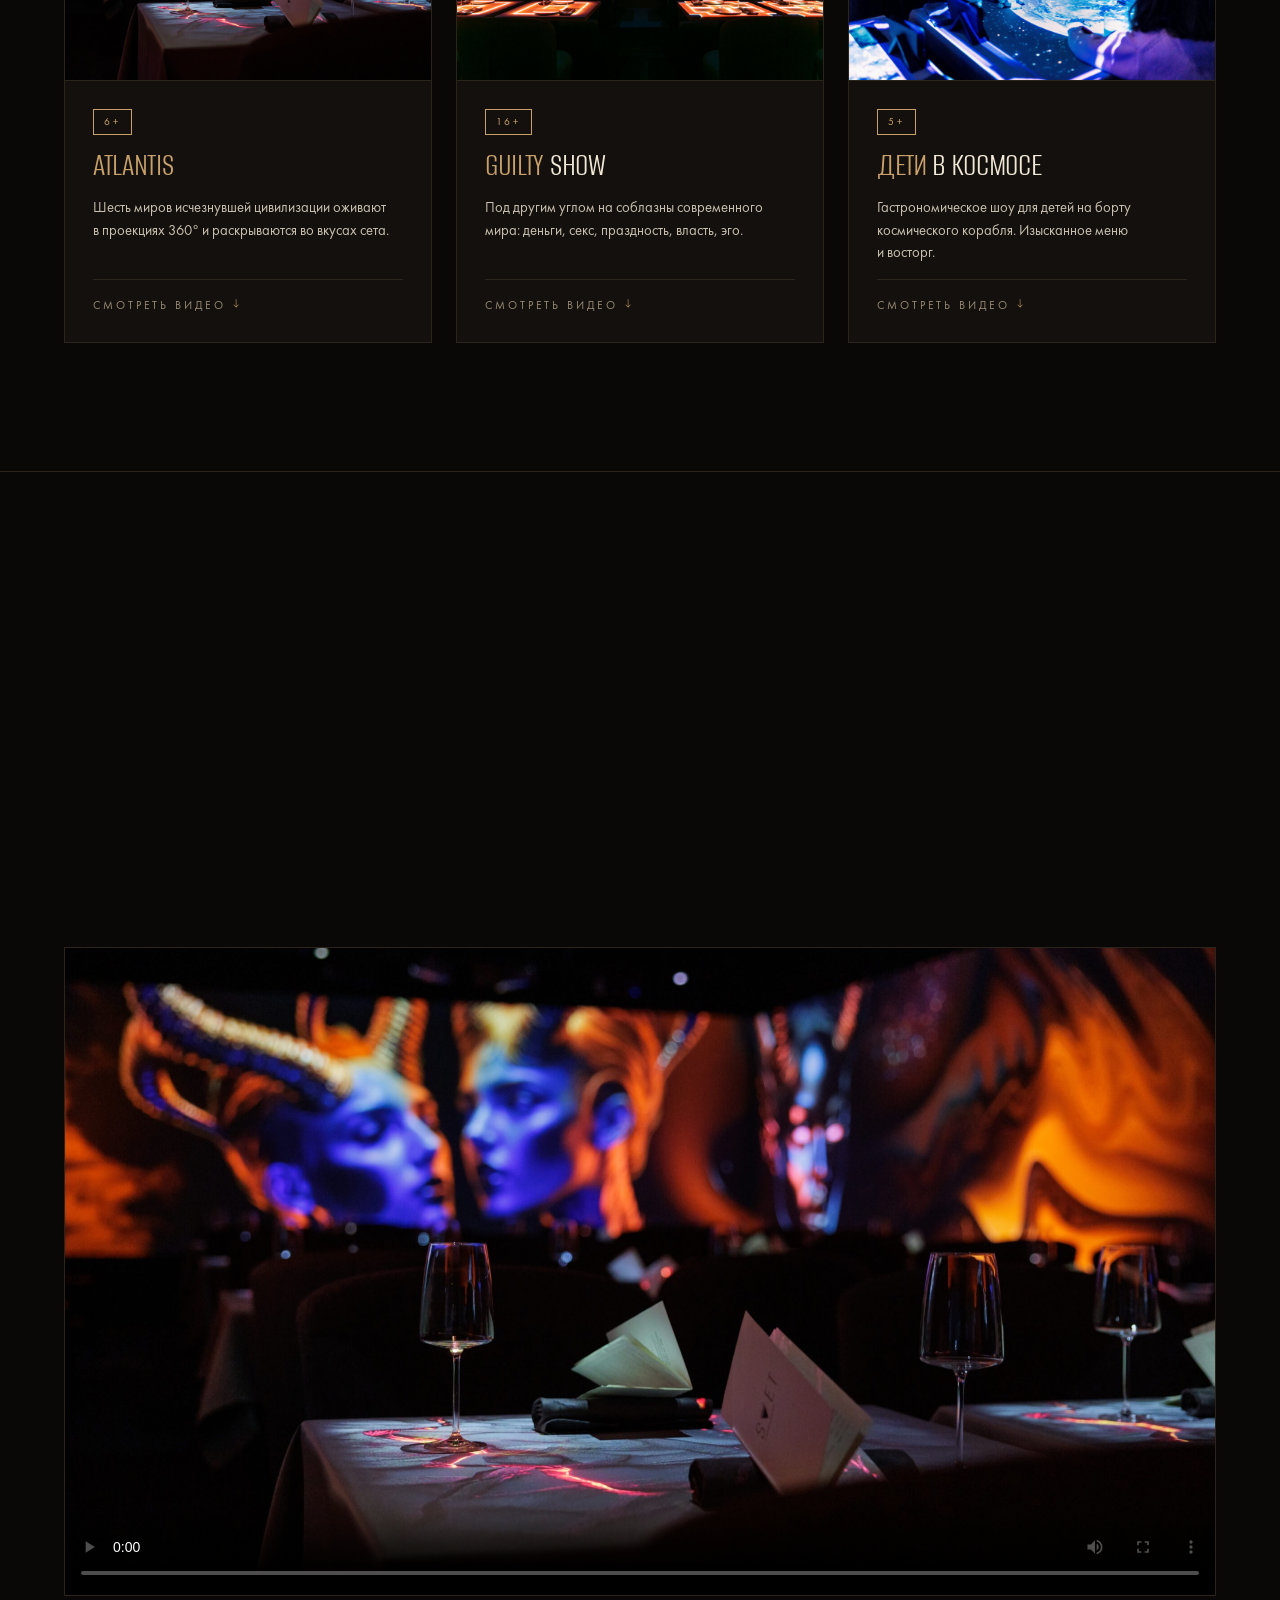
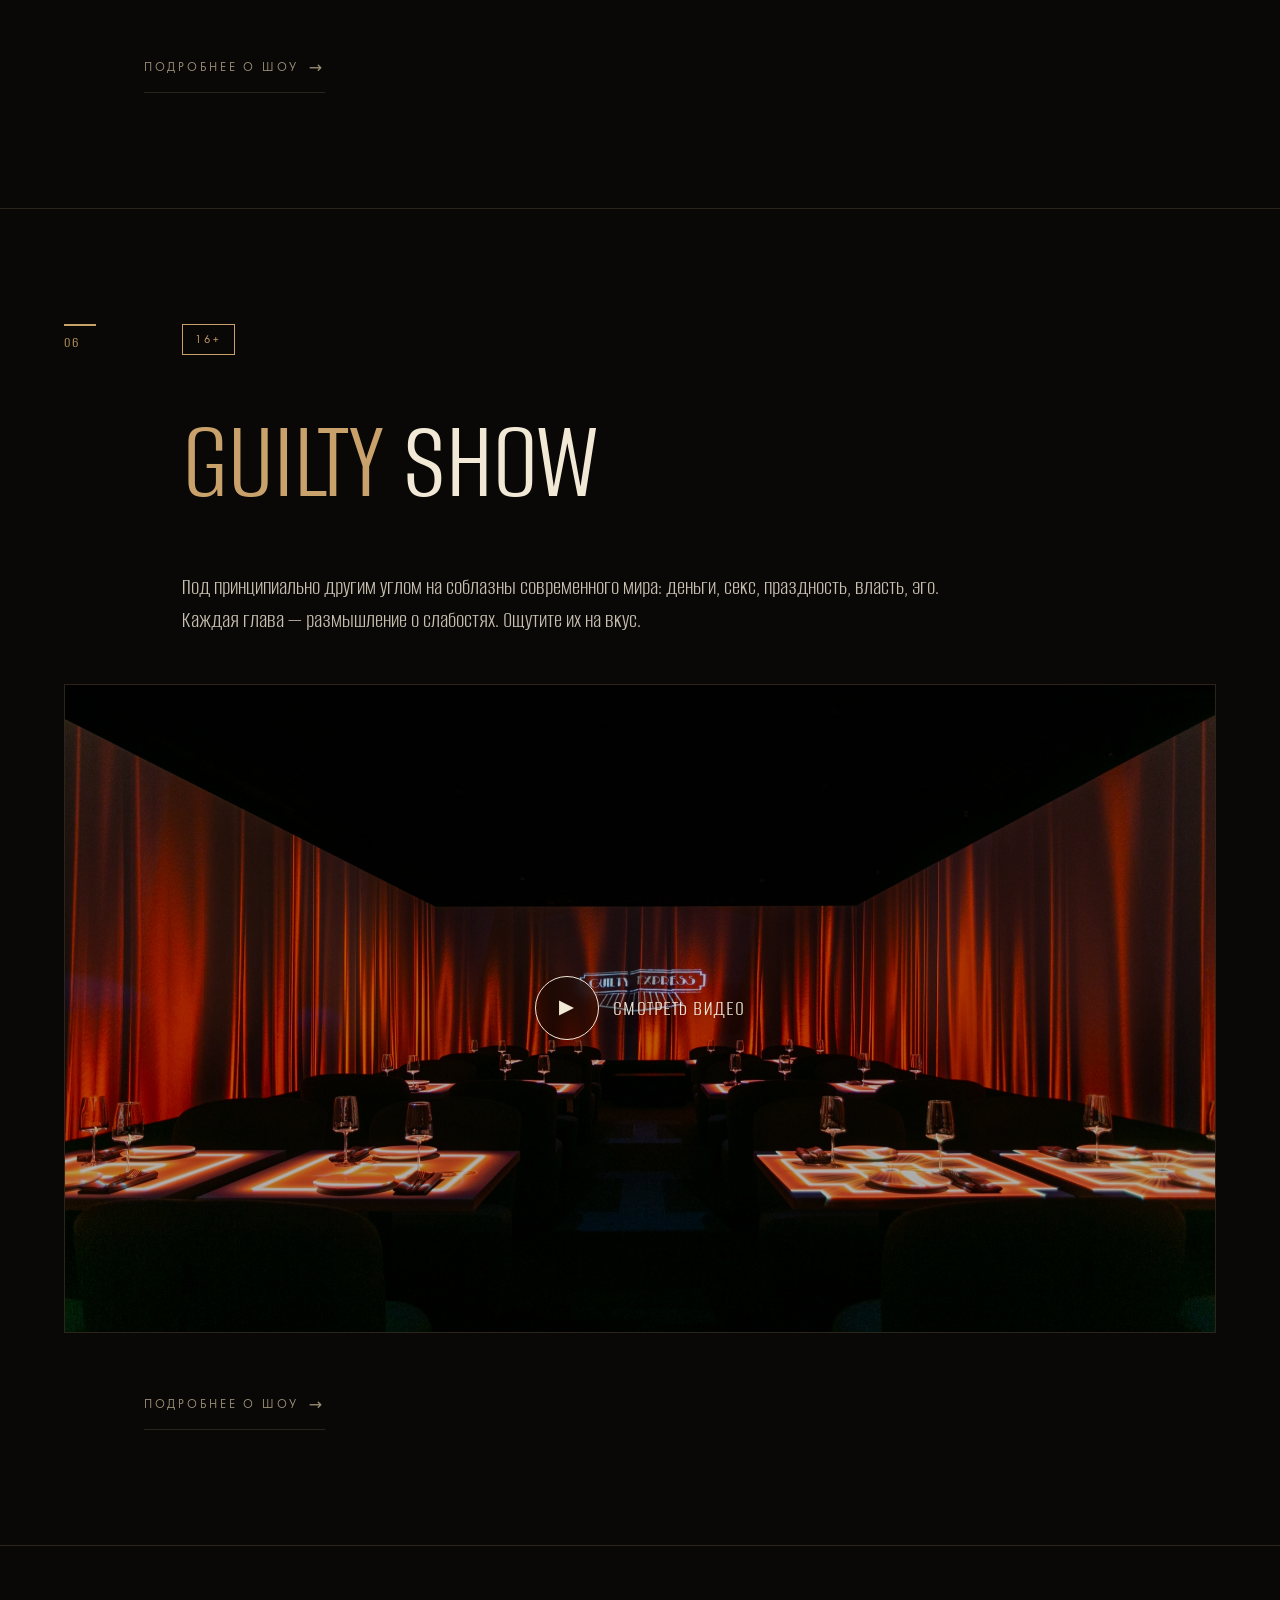
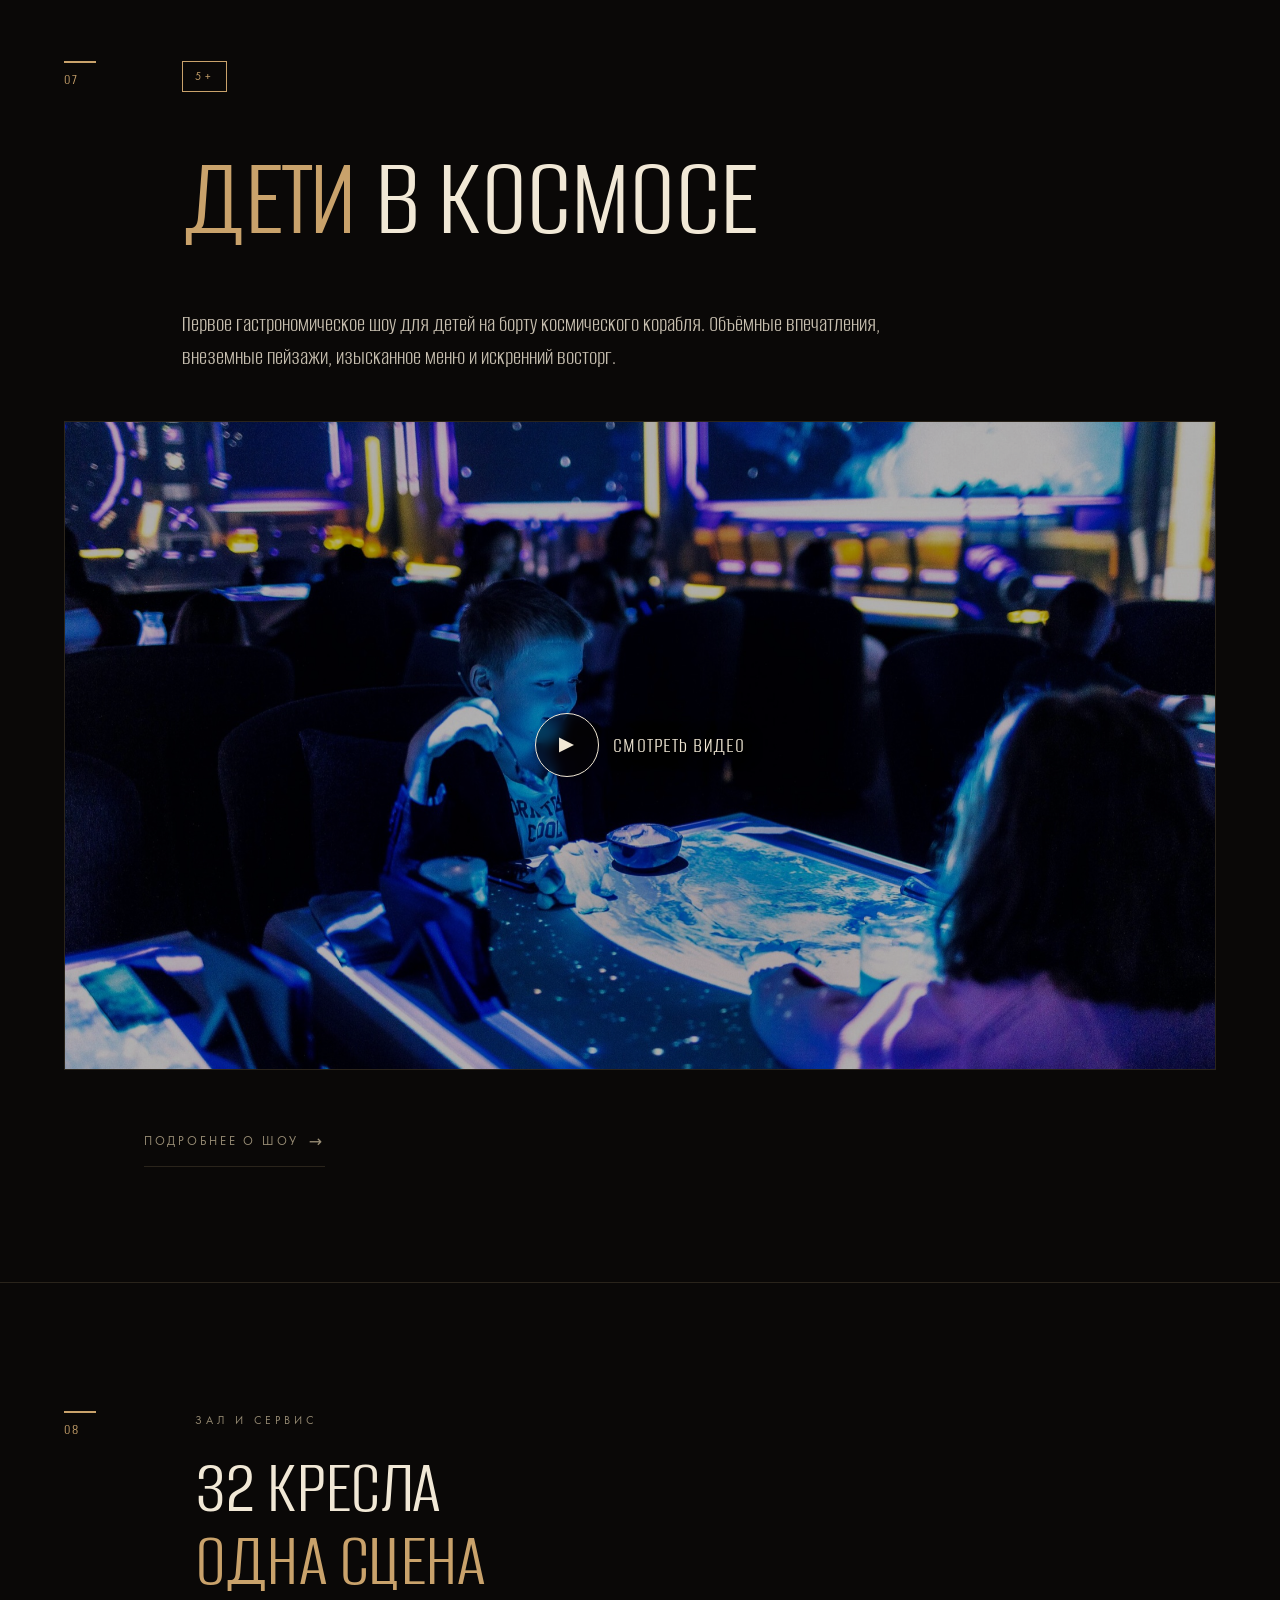
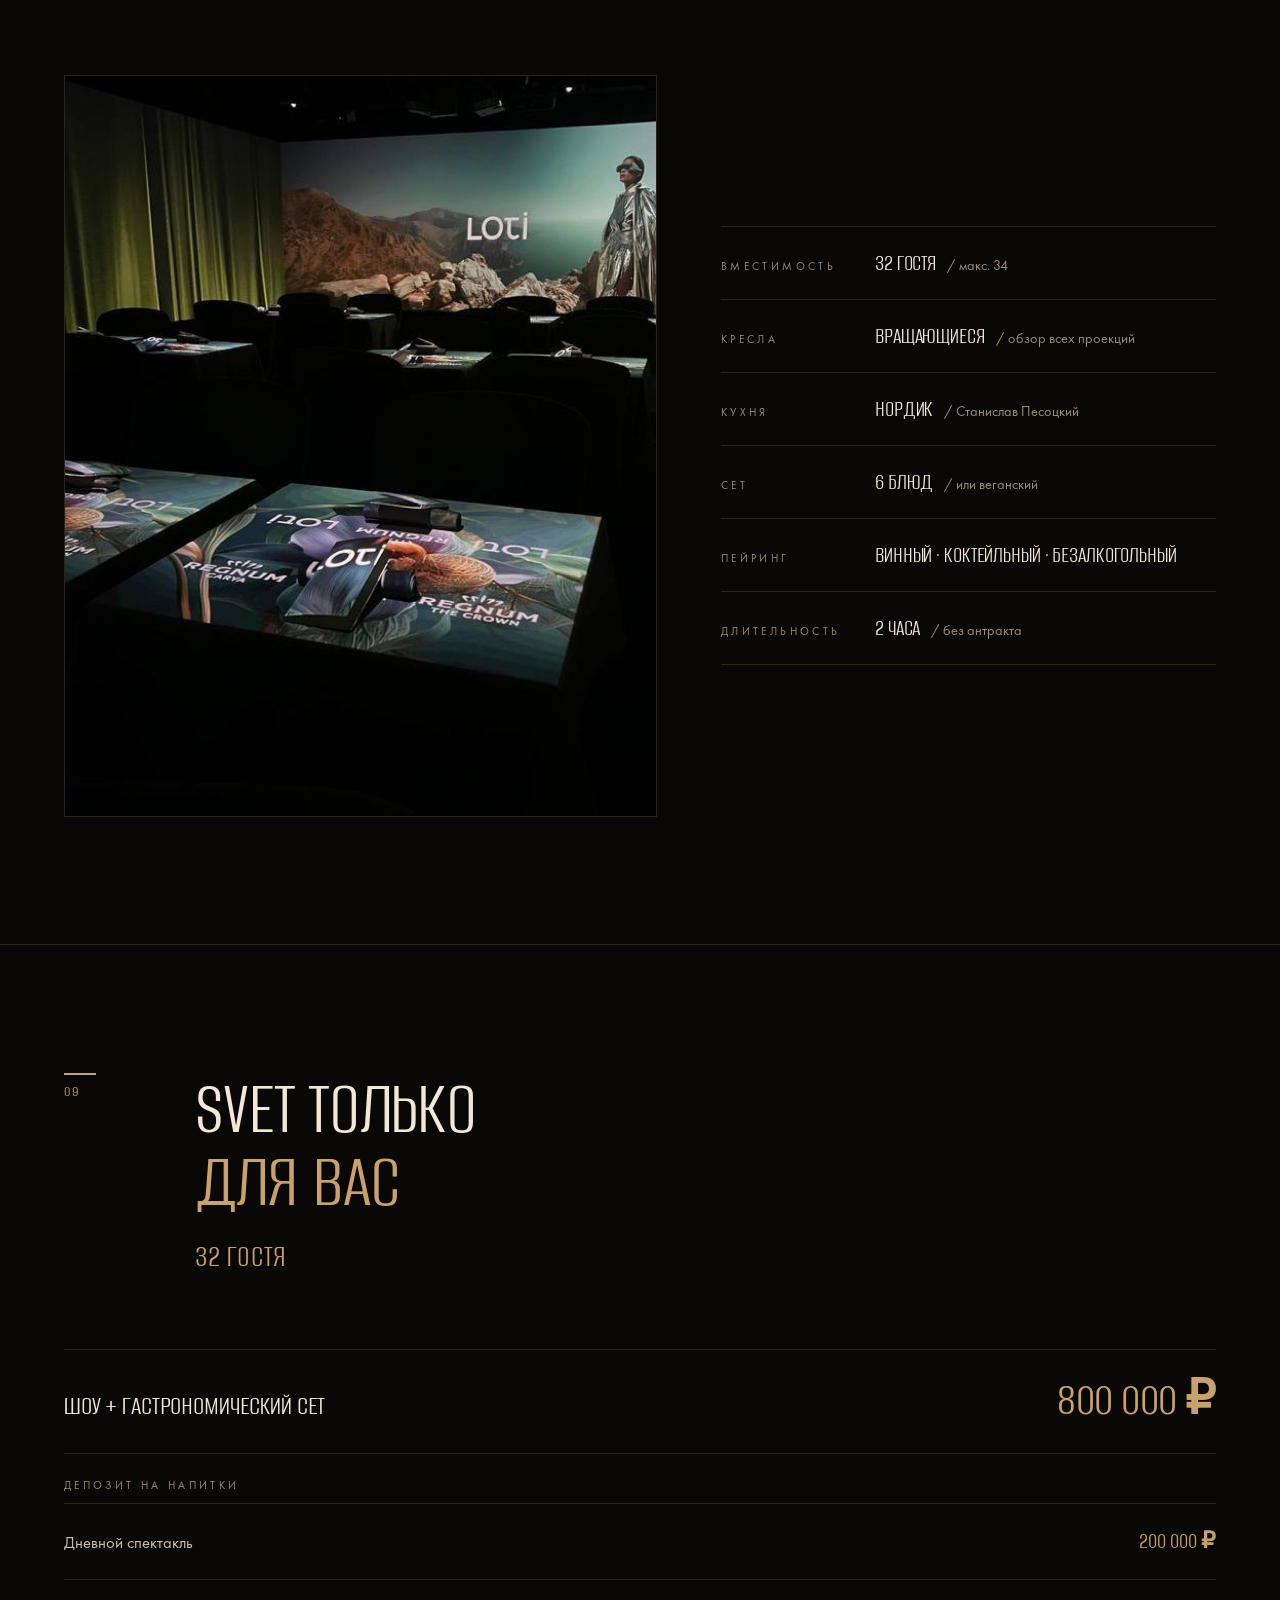
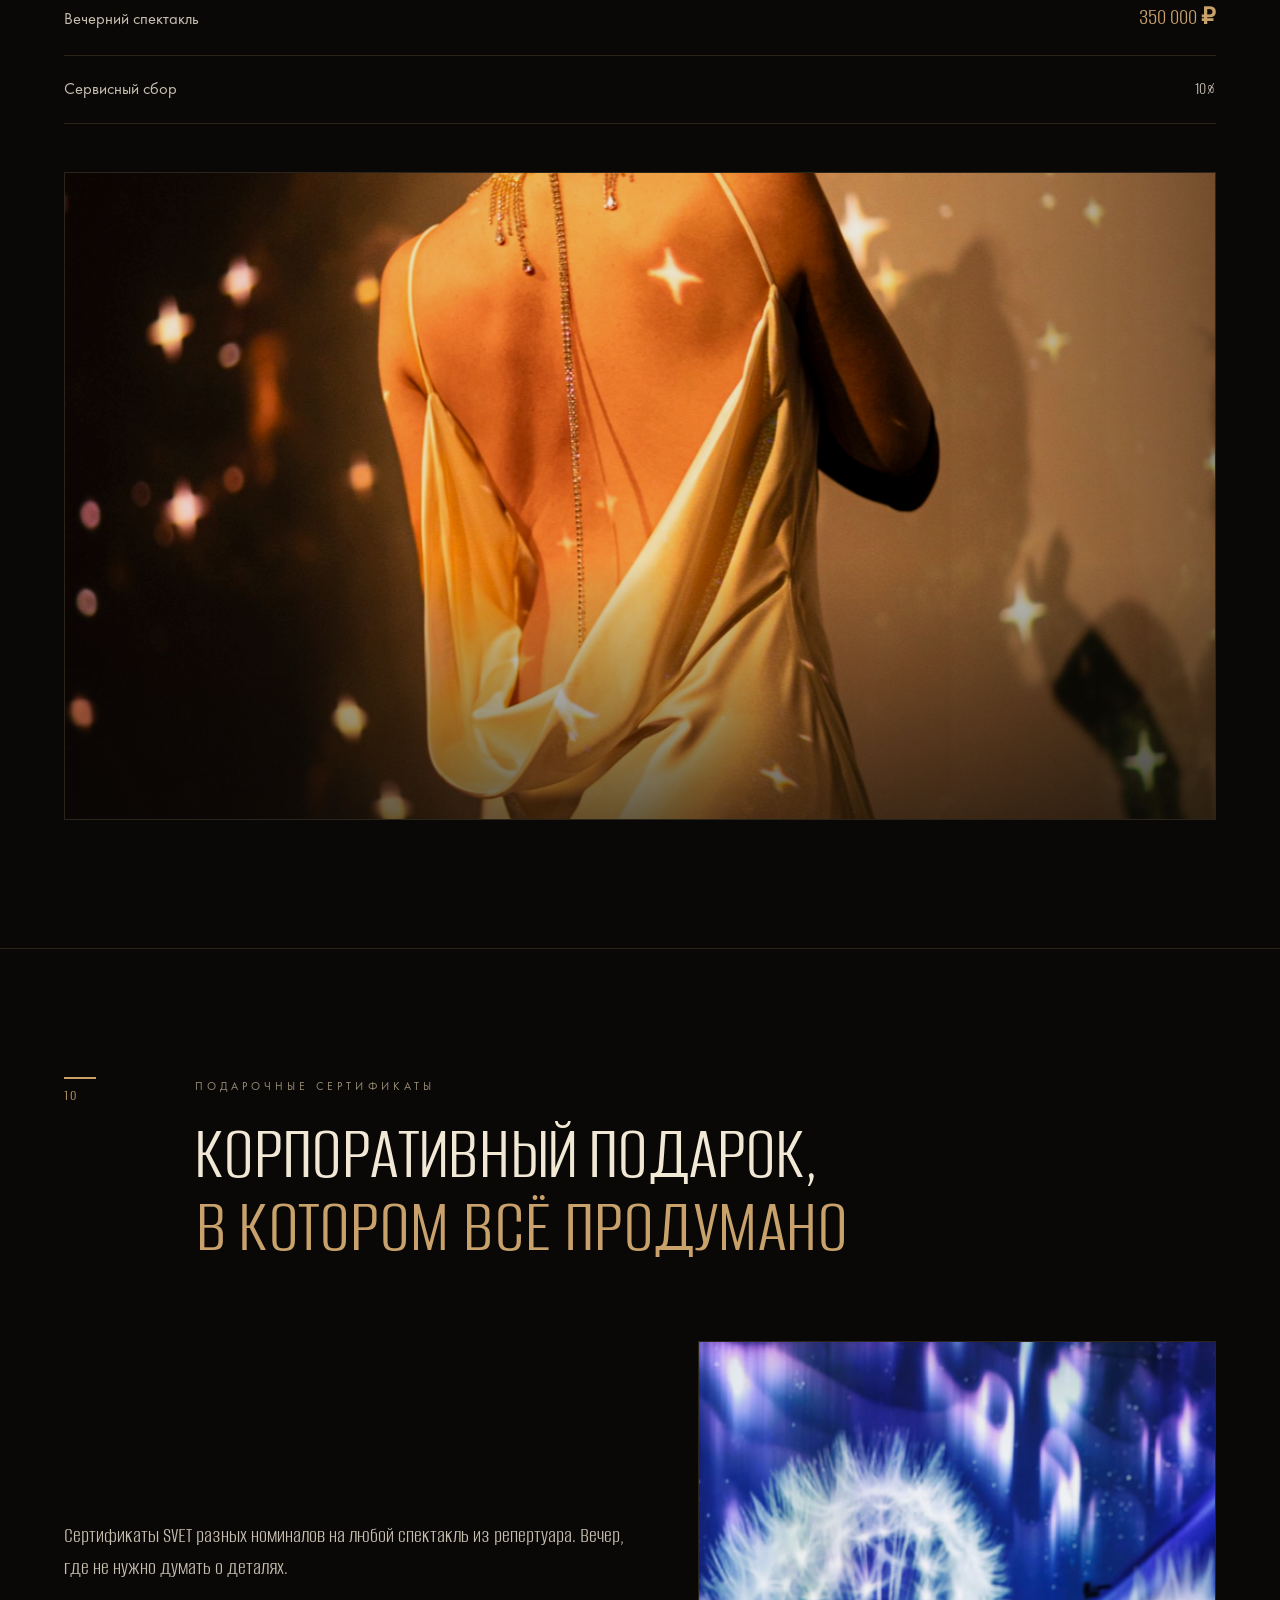
==== commit 0792a367: "hall: вместо «safe» — «безалкогольный» Строка пейринга: «Винный · коктейльный» → «Винный · коктейльн" ====
--- a/index.html
+++ b/index.html
@@ -6,16 +6,16 @@
   <title>SVET · Коммерческое предложение для партнёров</title>
   <meta name="description" content="Гастрономический театр SVET. Камерный зал на 32 гостя в центре Москвы. Корпоративные ужины, презентации брендов, выкуп зала, проекции 360° с интеграцией бренда.">
   <meta name="theme-color" content="#0a0807">
-  <link rel="icon" href="assets/favicon.svg?v=19" type="image/svg+xml">
-
-  <link rel="preload" href="assets/fonts/AlumniSans-Regular.ttf?v=19" as="font" type="font/ttf" crossorigin>
-  <link rel="preload" href="assets/fonts/FuturaPTBook.otf?v=19" as="font" type="font/otf" crossorigin>
+  <link rel="icon" href="assets/favicon.svg?v=20" type="image/svg+xml">
+
+  <link rel="preload" href="assets/fonts/AlumniSans-Regular.ttf?v=20" as="font" type="font/ttf" crossorigin>
+  <link rel="preload" href="assets/fonts/FuturaPTBook.otf?v=20" as="font" type="font/otf" crossorigin>
 
   <meta http-equiv="Cache-Control" content="no-cache, no-store, must-revalidate">
   <meta http-equiv="Pragma" content="no-cache">
   <meta http-equiv="Expires" content="0">
 
-  <link rel="stylesheet" href="styles.css?v=19">
+  <link rel="stylesheet" href="styles.css?v=20">
 </head>
 <body>
 
@@ -33,7 +33,7 @@
     <div class="hero__bg">
       <video class="hero__video" id="heroVideo"
              autoplay muted loop playsinline preload="auto"
-             poster="assets/images/hero-poster.jpg?v=19"
+             poster="assets/images/hero-poster.jpg?v=20"
              aria-hidden="true">
         <source data-src-landscape="assets/video/hero-2026.mp4?v=1"
                 data-src-portrait="assets/video/hero-2026-portrait.mp4?v=1"
@@ -186,7 +186,7 @@
           <p>Превратите панорамные стены в&nbsp;сцену вашей презентации. Слайды, видео-ролики, корпоративный контент и&nbsp;ключевые кадры выступления оживают в&nbsp;формате 360° по&nbsp;всему залу — встреча партнёров становится полноценным иммерсивным шоу.</p>
         </div>
         <figure class="brand-block__media reveal" style="--d:.1s">
-          <img src="assets/images/partner-loti.jpg?v=19" alt="Проекция 360° на стенах зала SVET" loading="lazy">
+          <img src="assets/images/partner-loti.jpg?v=20" alt="Проекция 360° на стенах зала SVET" loading="lazy">
         </figure>
       </div>
 
@@ -197,7 +197,7 @@
           <p>Логотип, статичное изображение или короткий ролик до 30 секунд воспроизводятся на каждом столе во время welcome-части и по завершении шоу. Имена гостей — на их персональных столах.</p>
         </div>
         <figure class="brand-block__media reveal" style="--d:.1s">
-          <img src="assets/images/branding-names.jpg?v=19" alt="Персональная проекция имени гостя на столе" loading="lazy">
+          <img src="assets/images/branding-names.jpg?v=20" alt="Персональная проекция имени гостя на столе" loading="lazy">
         </figure>
       </div>
 
@@ -208,7 +208,7 @@
           <p>Видео-заставка с логотипом партнёра на тёплых бархатных шторах в момент входа гостей. Анимированная заставка к началу шоу с фирменным стилем партнёра.</p>
         </div>
         <figure class="brand-block__media reveal" style="--d:.1s">
-          <img src="assets/images/branding-curtains-avito.jpg?v=19" alt="Брендированные шторы Avito Реклама в SVET" loading="lazy">
+          <img src="assets/images/branding-curtains-avito.jpg?v=20" alt="Брендированные шторы Avito Реклама в SVET" loading="lazy">
         </figure>
       </div>
 
@@ -240,31 +240,31 @@
           <span class="logo-wall__label">Премиальные банки-гости</span>
           <div class="logo-wall__row">
             <div class="logo-wall__item">
-              <img src="assets/images/logos/sber.svg?v=19" alt="Сбер Первый" loading="lazy">
+              <img src="assets/images/logos/sber.svg?v=20" alt="Сбер Первый" loading="lazy">
             </div>
             <div class="logo-wall__item">
-              <img src="assets/images/logos/vtb.svg?v=19" alt="ВТБ" loading="lazy">
+              <img src="assets/images/logos/vtb.svg?v=20" alt="ВТБ" loading="lazy">
             </div>
           </div>
         </div>
 
         <div class="proof-grid">
           <figure class="proof-tile proof-tile--lg reveal">
-            <img src="assets/images/partner-corporate.jpg?v=19" alt="Райффайзен Банк × Ренессанс жизнь — Гастрономическое путешествие" loading="lazy">
+            <img src="assets/images/partner-corporate.jpg?v=20" alt="Райффайзен Банк × Ренессанс жизнь — Гастрономическое путешествие" loading="lazy">
             <figcaption>
               <span>Райффайзен × Ренессанс</span>
               <em>Корпоративный ужин «Гастрономическое путешествие»: брендированные шторы, проекция 360°, индивидуальные имена гостей на&nbsp;столах.</em>
             </figcaption>
           </figure>
           <figure class="proof-tile reveal" style="--d:.1s">
-            <img src="assets/images/branding-curtains-avito.jpg?v=19" alt="Avito Реклама — Выход в Свет" loading="lazy">
+            <img src="assets/images/branding-curtains-avito.jpg?v=20" alt="Avito Реклама — Выход в Свет" loading="lazy">
             <figcaption>
               <span>Avito&nbsp;Реклама</span>
               <em>Заставка «Выход в&nbsp;Свет» на&nbsp;шторах + столы с&nbsp;графическим брендингом.</em>
             </figcaption>
           </figure>
           <figure class="proof-tile reveal" style="--d:.2s">
-            <img src="assets/images/partner-loti.jpg?v=19" alt="LOTI — премьера в SVET" loading="lazy">
+            <img src="assets/images/partner-loti.jpg?v=20" alt="LOTI — премьера в SVET" loading="lazy">
             <figcaption>
               <span>LOTI</span>
               <em>Кинематографичная премьера на&nbsp;всех четырёх стенах + продакшн контента.</em>
@@ -288,10 +288,10 @@
       </div>
 
       <div class="stars-grid">
-        <figure class="star-card reveal"><img src="assets/images/star-1.jpg?v=19" alt="Гость SVET" loading="lazy"></figure>
-        <figure class="star-card reveal" style="--d:.08s"><img src="assets/images/star-2.jpg?v=19" alt="Гостья SVET" loading="lazy"></figure>
-        <figure class="star-card reveal" style="--d:.16s"><img src="assets/images/star-3.jpg?v=19" alt="Гости SVET" loading="lazy"></figure>
-        <figure class="star-card reveal" style="--d:.24s"><img src="assets/images/star-4.jpg?v=19" alt="Гости SVET" loading="lazy"></figure>
+        <figure class="star-card reveal"><img src="assets/images/star-1.jpg?v=20" alt="Гость SVET" loading="lazy"></figure>
+        <figure class="star-card reveal" style="--d:.08s"><img src="assets/images/star-2.jpg?v=20" alt="Гостья SVET" loading="lazy"></figure>
+        <figure class="star-card reveal" style="--d:.16s"><img src="assets/images/star-3.jpg?v=20" alt="Гости SVET" loading="lazy"></figure>
+        <figure class="star-card reveal" style="--d:.24s"><img src="assets/images/star-4.jpg?v=20" alt="Гости SVET" loading="lazy"></figure>
       </div>
     </section>
 
@@ -312,7 +312,7 @@
         <li class="rep-card reveal">
           <a href="#show-atlantis" class="rep-card__link">
             <figure class="rep-card__media">
-              <img src="assets/images/show-atlantis.jpg?v=19" alt="Атлантида" loading="lazy">
+              <img src="assets/images/show-atlantis.jpg?v=20" alt="Атлантида" loading="lazy">
             </figure>
             <div class="rep-card__body">
               <span class="rep-card__age">6+</span>
@@ -325,7 +325,7 @@
         <li class="rep-card reveal" style="--d:.1s">
           <a href="#show-guilty" class="rep-card__link">
             <figure class="rep-card__media">
-              <img src="assets/images/show-guilty-hd.jpg?v=19" alt="Guilty Show" loading="lazy">
+              <img src="assets/images/show-guilty-hd.jpg?v=20" alt="Guilty Show" loading="lazy">
             </figure>
             <div class="rep-card__body">
               <span class="rep-card__age">16+</span>
@@ -338,7 +338,7 @@
         <li class="rep-card reveal" style="--d:.2s">
           <a href="#show-kids" class="rep-card__link">
             <figure class="rep-card__media">
-              <img src="assets/images/show-kids.jpg?v=19" alt="Дети в космосе" loading="lazy">
+              <img src="assets/images/show-kids.jpg?v=20" alt="Дети в космосе" loading="lazy">
             </figure>
             <div class="rep-card__body">
               <span class="rep-card__age">5+</span>
@@ -362,7 +362,7 @@
         </div>
         <div class="show-detail__video reveal" style="--d:.1s">
           <video class="show-detail__player" controls preload="metadata"
-                 poster="assets/images/show-atlantis.jpg?v=19">
+                 poster="assets/images/show-atlantis.jpg?v=20">
             <source src="assets/video/hero-2026.mp4?v=1" type="video/mp4">
           </video>
         </div>
@@ -383,7 +383,7 @@
         </div>
         <div class="show-detail__video reveal" style="--d:.1s">
           <a href="https://svetshow.ru/ru/guilty-express/" target="_blank" rel="noopener" class="show-detail__poster">
-            <img src="assets/images/show-guilty-hd.jpg?v=19" alt="Guilty Show в SVET" loading="lazy">
+            <img src="assets/images/show-guilty-hd.jpg?v=20" alt="Guilty Show в SVET" loading="lazy">
             <span class="show-detail__play"><i>▶</i> Смотреть видео</span>
           </a>
         </div>
@@ -404,7 +404,7 @@
         </div>
         <div class="show-detail__video reveal" style="--d:.1s">
           <a href="https://svetshow.ru/ru/deti-v-kosmose/" target="_blank" rel="noopener" class="show-detail__poster">
-            <img src="assets/images/show-kids.jpg?v=19" alt="Дети в космосе в SVET" loading="lazy">
+            <img src="assets/images/show-kids.jpg?v=20" alt="Дети в космосе в SVET" loading="lazy">
             <span class="show-detail__play"><i>▶</i> Смотреть видео</span>
           </a>
         </div>
@@ -426,7 +426,7 @@
 
       <div class="hall-grid">
         <figure class="hall-grid__media reveal">
-          <img src="assets/images/partner-tables.jpg?v=19" alt="Зал SVET с проекциями на столах" loading="lazy">
+          <img src="assets/images/partner-tables.jpg?v=20" alt="Зал SVET с проекциями на столах" loading="lazy">
         </figure>
 
         <dl class="specs reveal" style="--d:.1s">
@@ -448,7 +448,7 @@
           </div>
           <div class="specs__row">
             <dt>Пейринг</dt>
-            <dd>Винный · коктейльный</dd>
+            <dd>Винный · коктейльный · безалкогольный</dd>
           </div>
           <div class="specs__row">
             <dt>Длительность</dt>
@@ -491,7 +491,7 @@
       <figure class="pricing-tease reveal">
         <video class="pricing-tease__video"
                autoplay muted loop playsinline preload="metadata"
-               poster="assets/images/detail-gold-dress.jpg?v=19"
+               poster="assets/images/detail-gold-dress.jpg?v=20"
                aria-hidden="true">
           <source src="assets/video/pricing-tease.mp4?v=2" type="video/mp4">
         </video>
@@ -518,7 +518,7 @@
           </ul>
         </div>
         <figure class="certs__media reveal" style="--d:.1s">
-          <img src="assets/images/atmosphere-1.jpg?v=19" alt="Атмосфера в зале SVET" loading="lazy">
+          <img src="assets/images/atmosphere-1.jpg?v=20" alt="Атмосфера в зале SVET" loading="lazy">
         </figure>
       </div>
     </section>
@@ -571,7 +571,7 @@
     <footer class="footer">
       <div class="footer__grid">
         <div class="footer__brand">
-          <img class="footer__logo" src="assets/images/svet-logo.png?v=19" alt="SVET — гастрономический театр" width="240">
+          <img class="footer__logo" src="assets/images/svet-logo.png?v=20" alt="SVET — гастрономический театр" width="240">
         </div>
 
         <div class="footer__col">
@@ -600,6 +600,6 @@
 
   </main>
 
-  <script src="script.js?v=19" defer></script>
+  <script src="script.js?v=20" defer></script>
 </body>
 </html>
--- a/styles.css
+++ b/styles.css
@@ -8,28 +8,28 @@
   font-weight: 100;
   font-style: normal;
   font-display: swap;
-  src: url('assets/fonts/AlumniSans-Thin.ttf?v=19') format('truetype');
+  src: url('assets/fonts/AlumniSans-Thin.ttf?v=20') format('truetype');
 }
 @font-face {
   font-family: 'Alumni Sans';
   font-weight: 300;
   font-style: normal;
   font-display: swap;
-  src: url('assets/fonts/AlumniSans-Light.ttf?v=19') format('truetype');
+  src: url('assets/fonts/AlumniSans-Light.ttf?v=20') format('truetype');
 }
 @font-face {
   font-family: 'Alumni Sans';
   font-weight: 400 700;
   font-style: normal;
   font-display: swap;
-  src: url('assets/fonts/AlumniSans-Regular.ttf?v=19') format('truetype');
+  src: url('assets/fonts/AlumniSans-Regular.ttf?v=20') format('truetype');
 }
 @font-face {
   font-family: 'Futura PT';
   font-weight: 300 600;
   font-style: normal;
   font-display: swap;
-  src: url('assets/fonts/FuturaPTBook.otf?v=19') format('opentype');
+  src: url('assets/fonts/FuturaPTBook.otf?v=20') format('opentype');
 }
 
 :root {
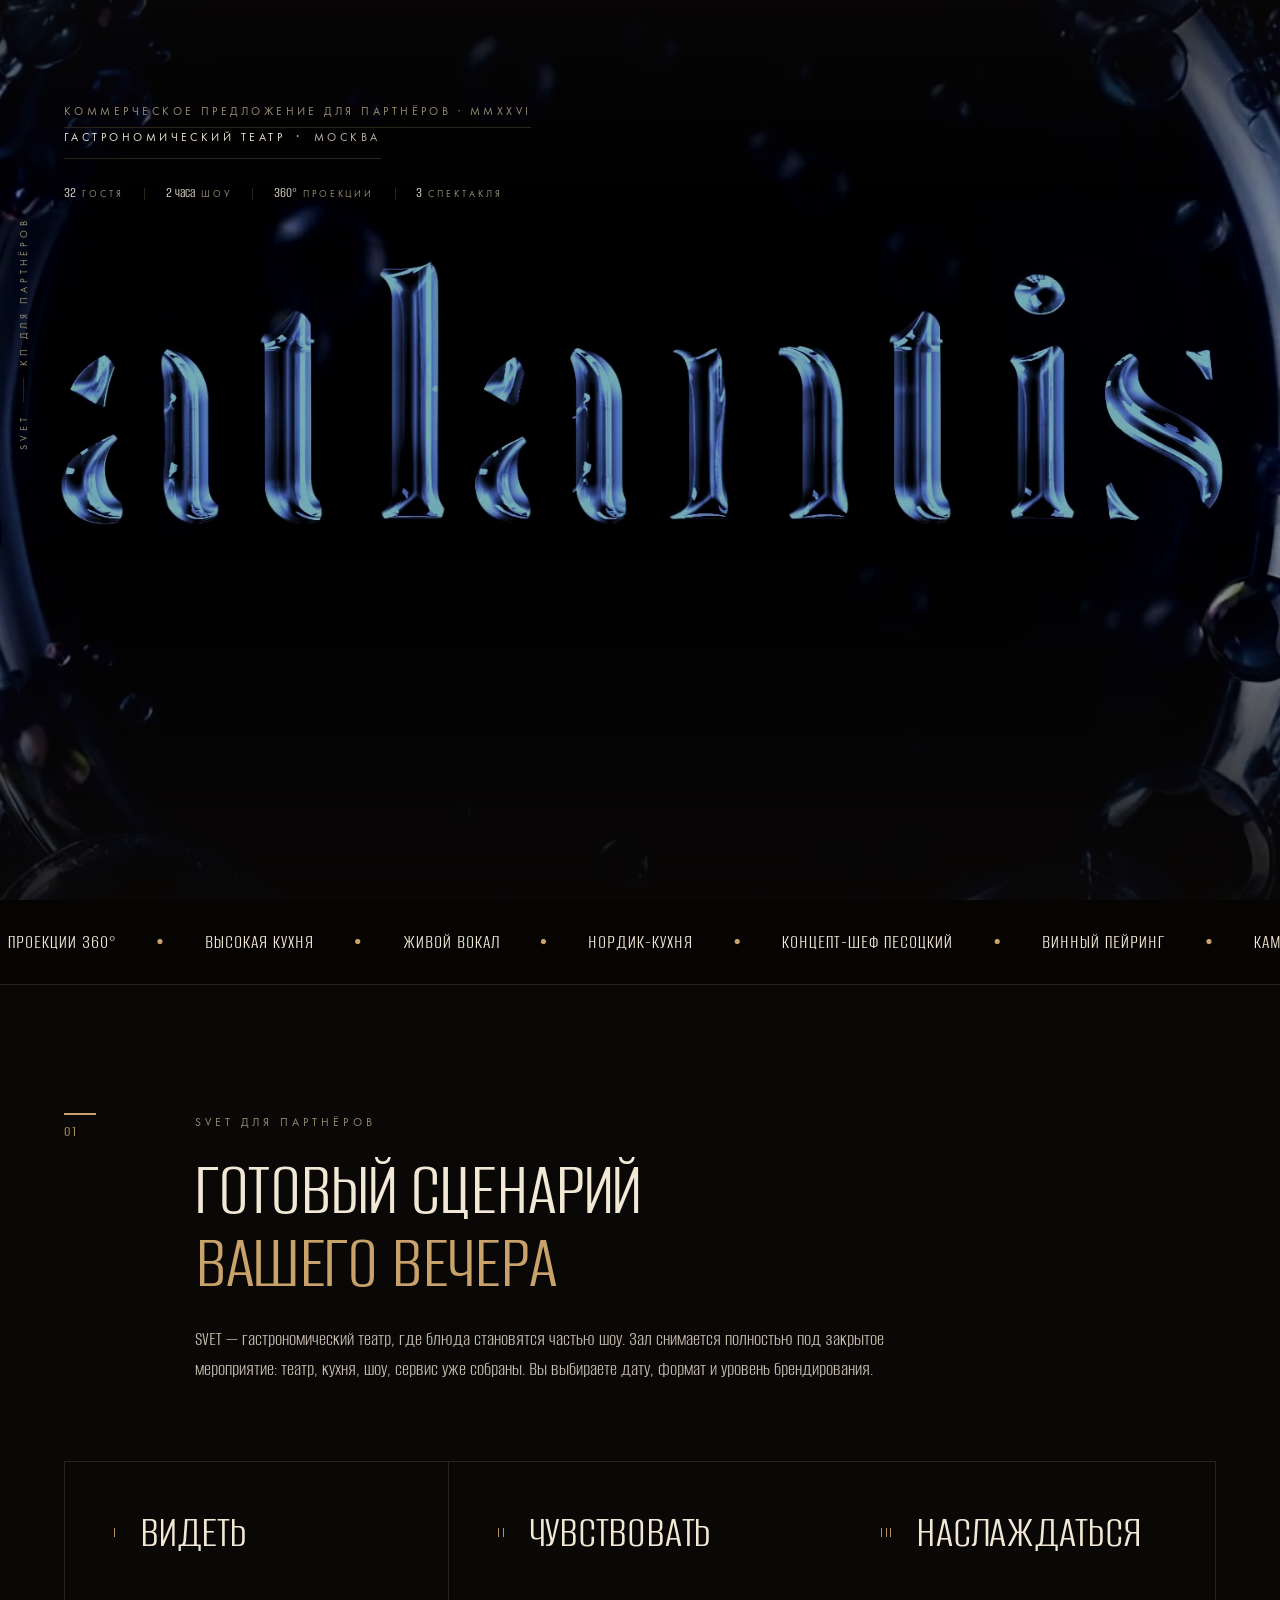
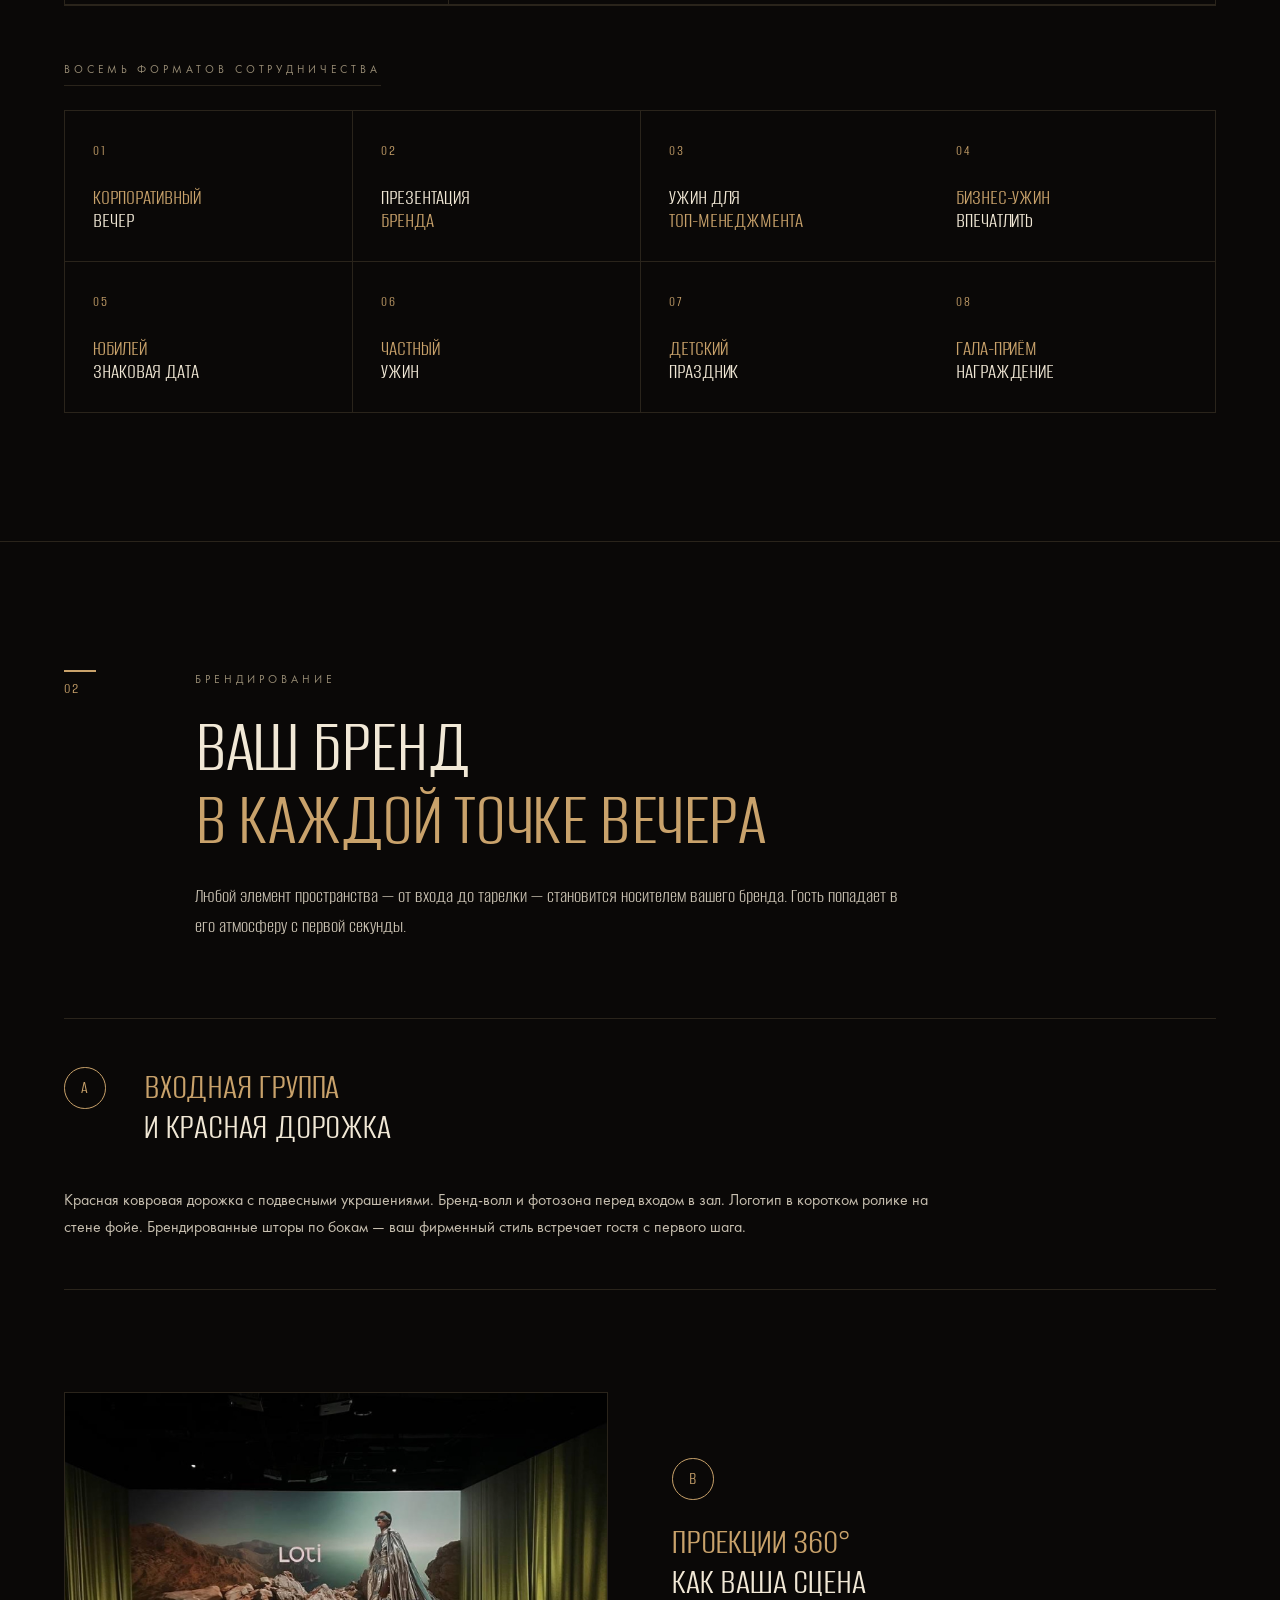
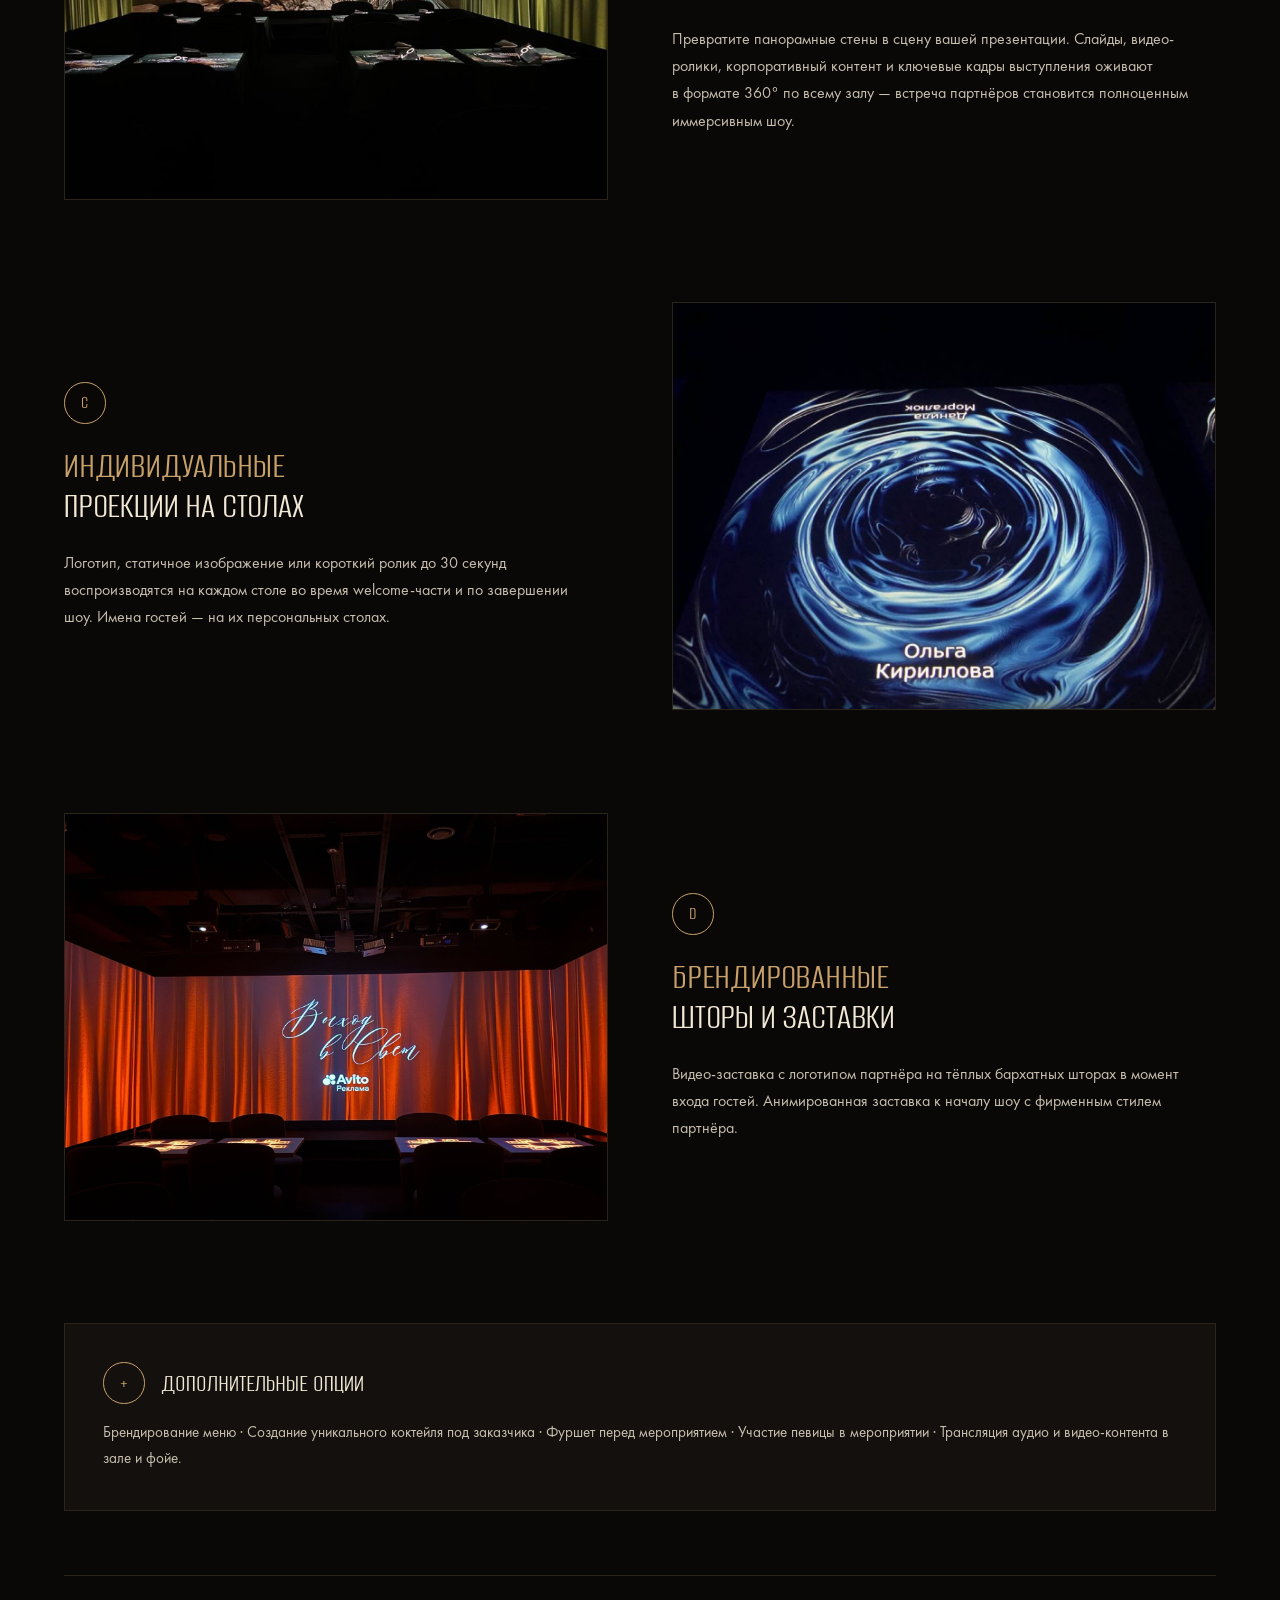
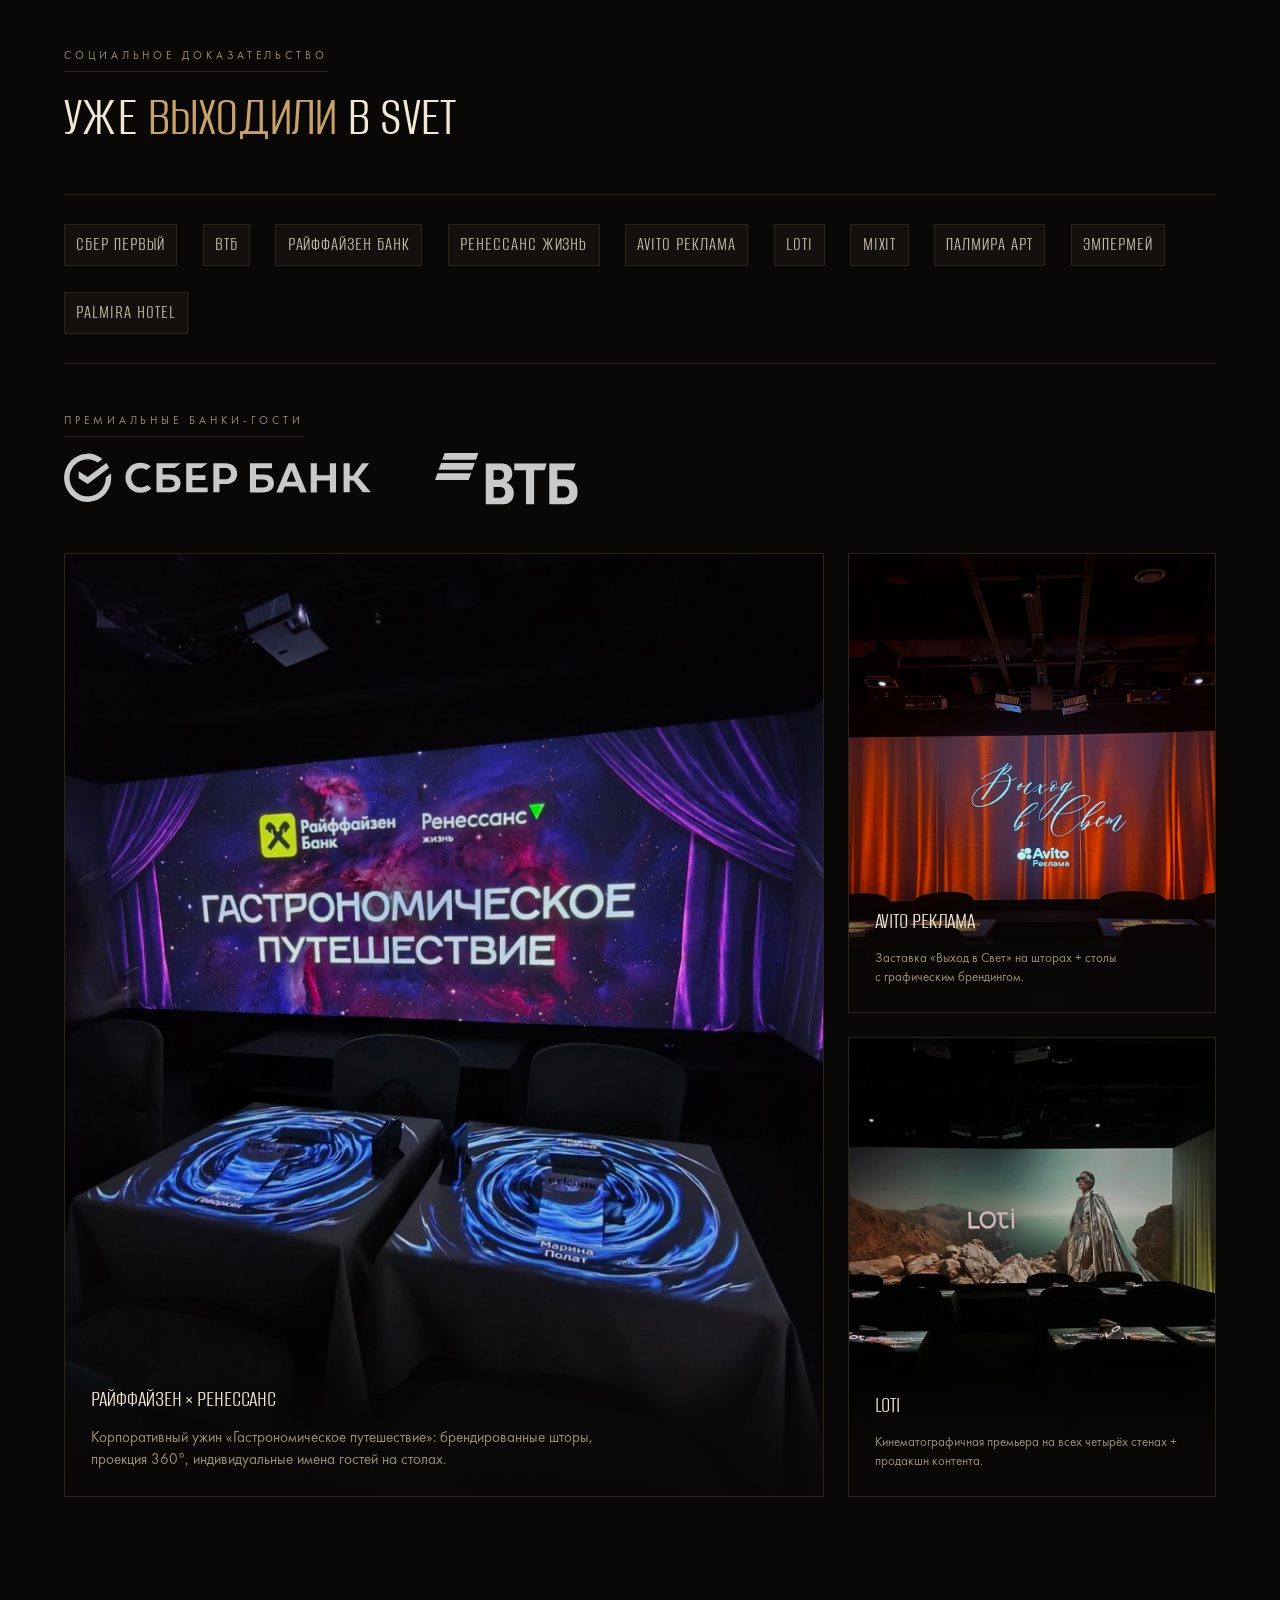
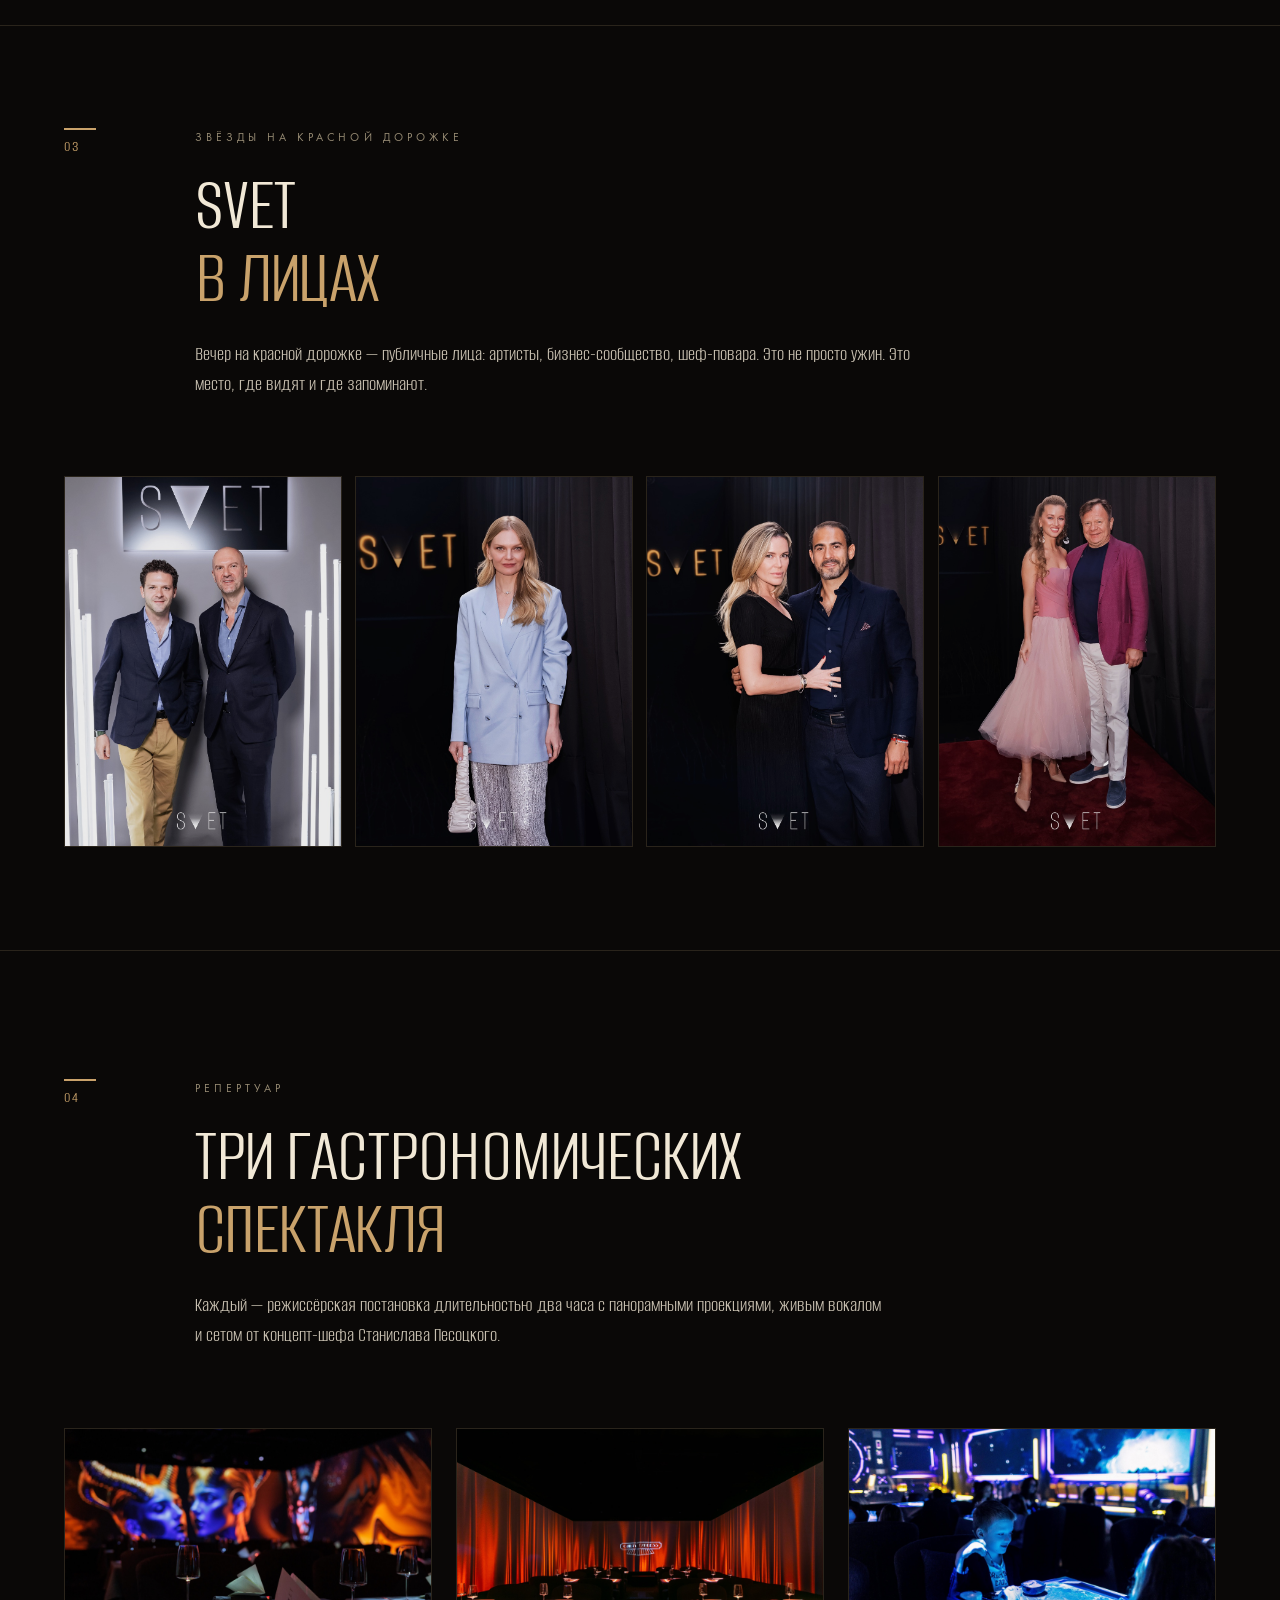
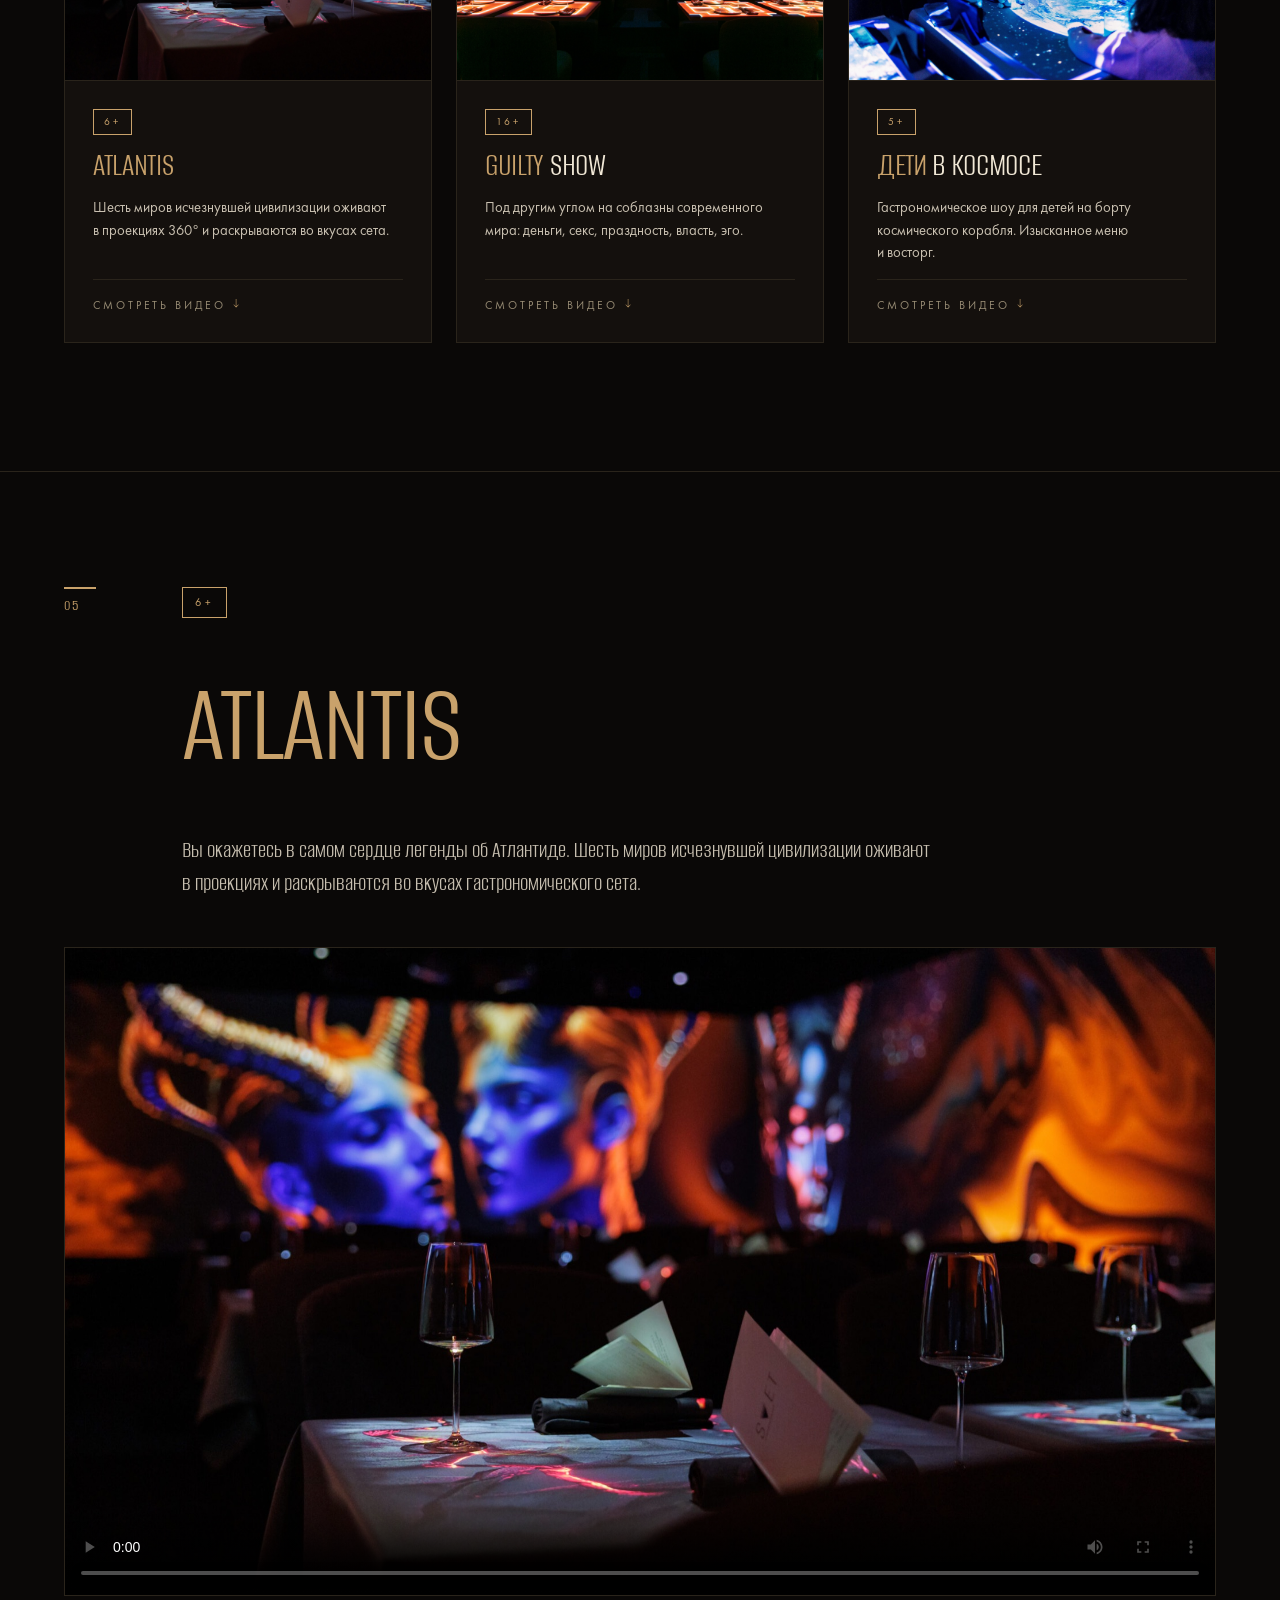
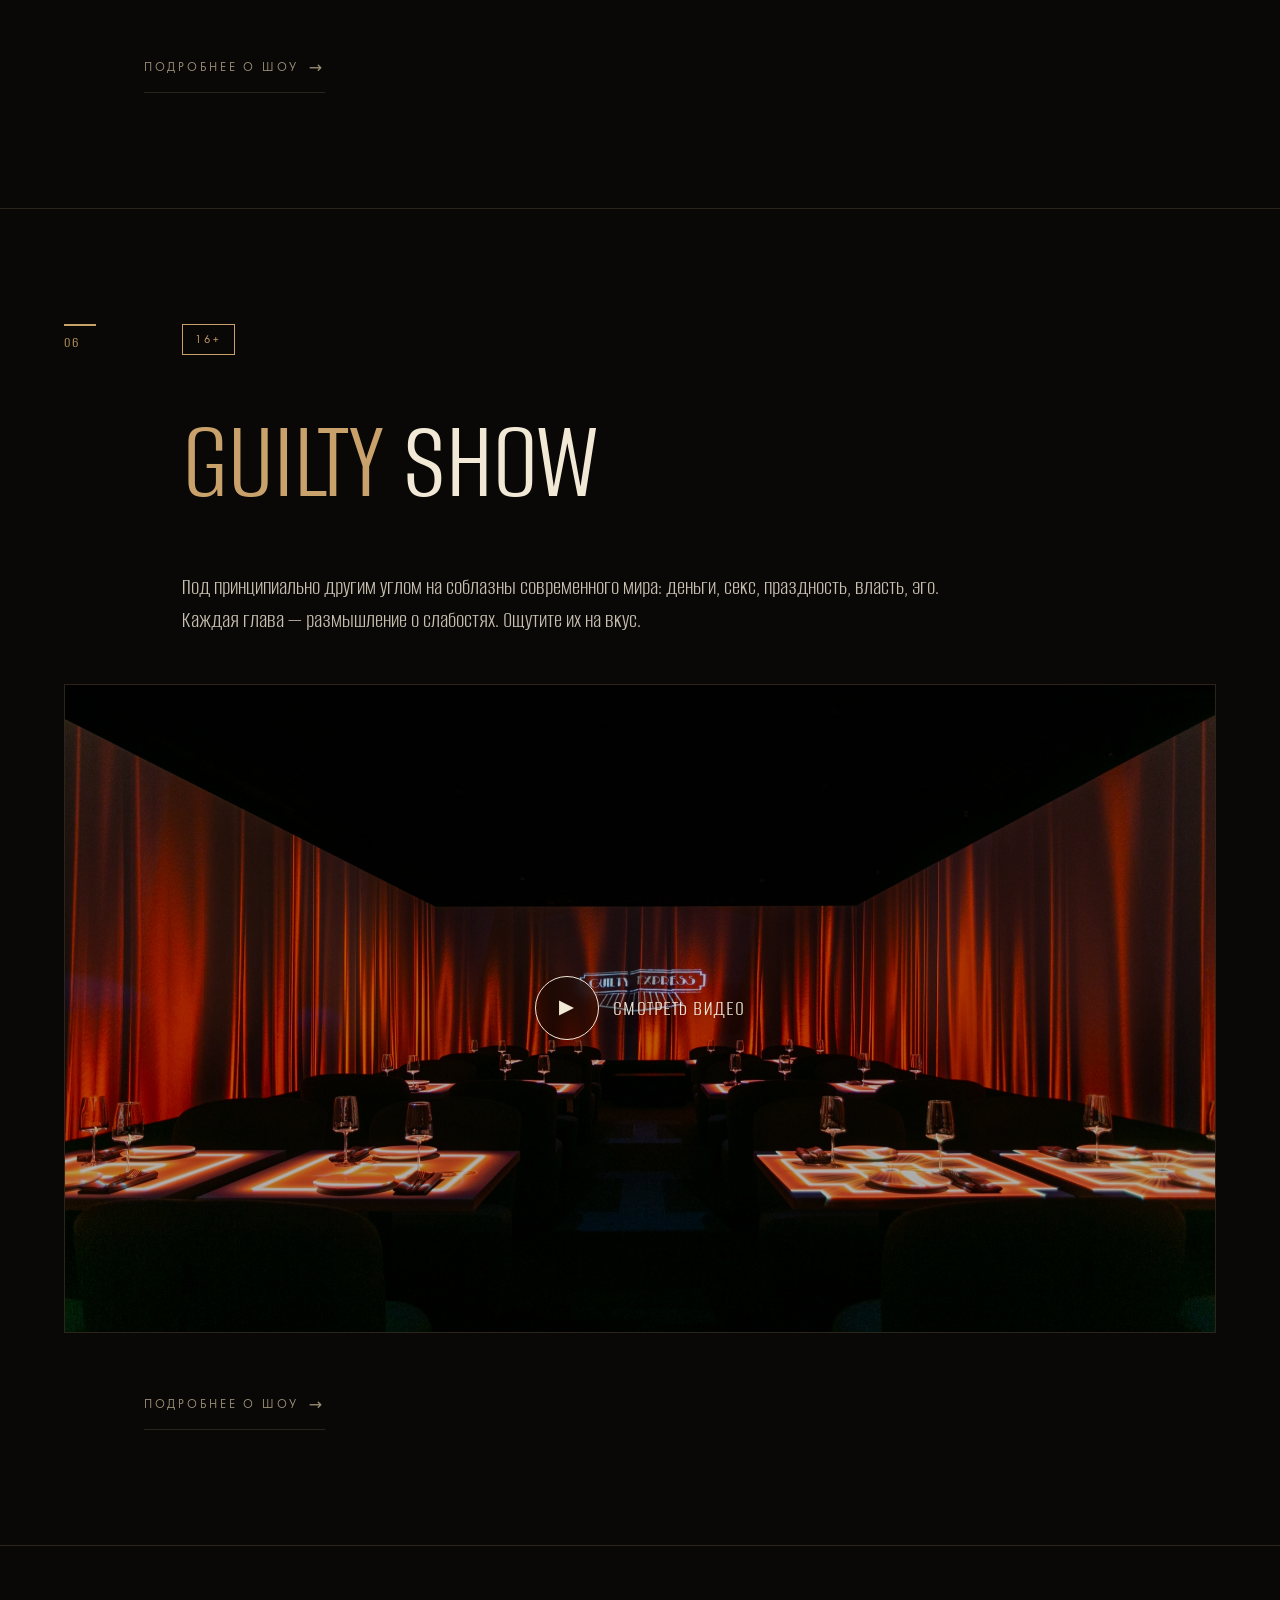
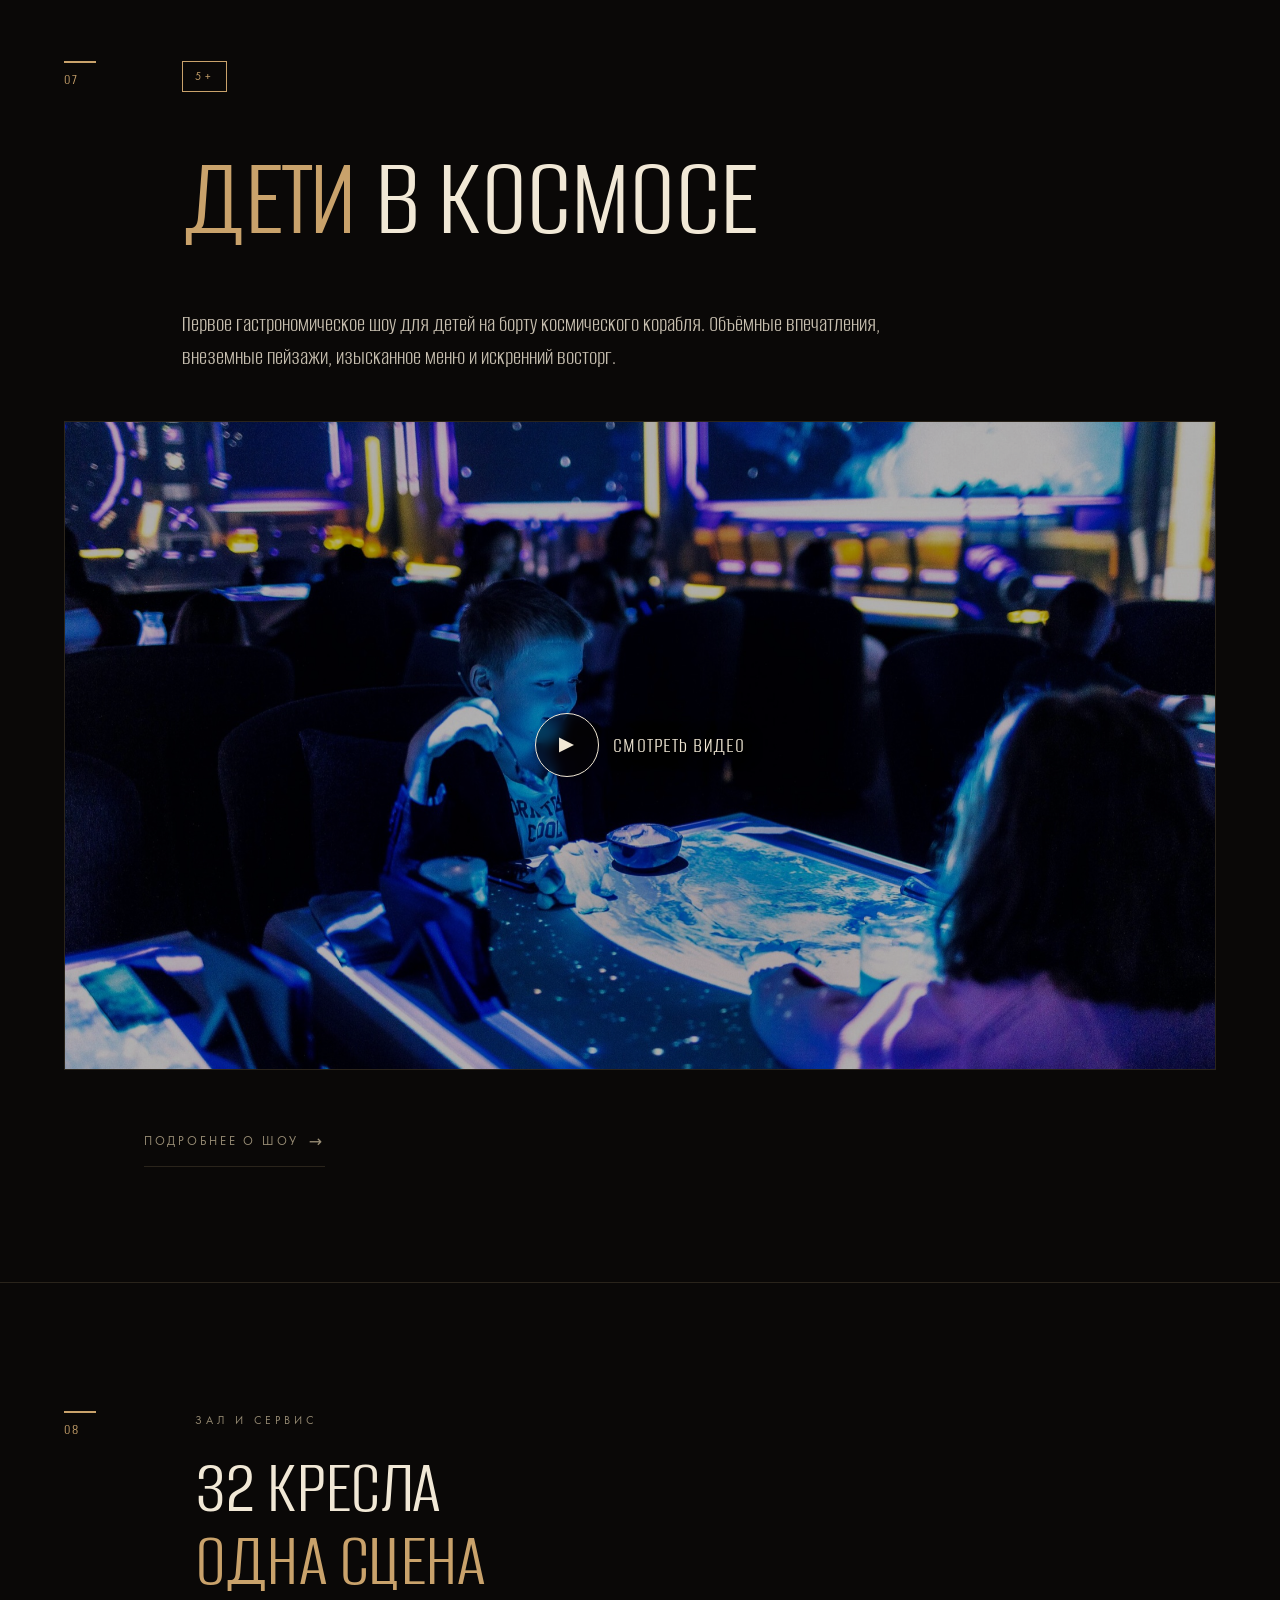
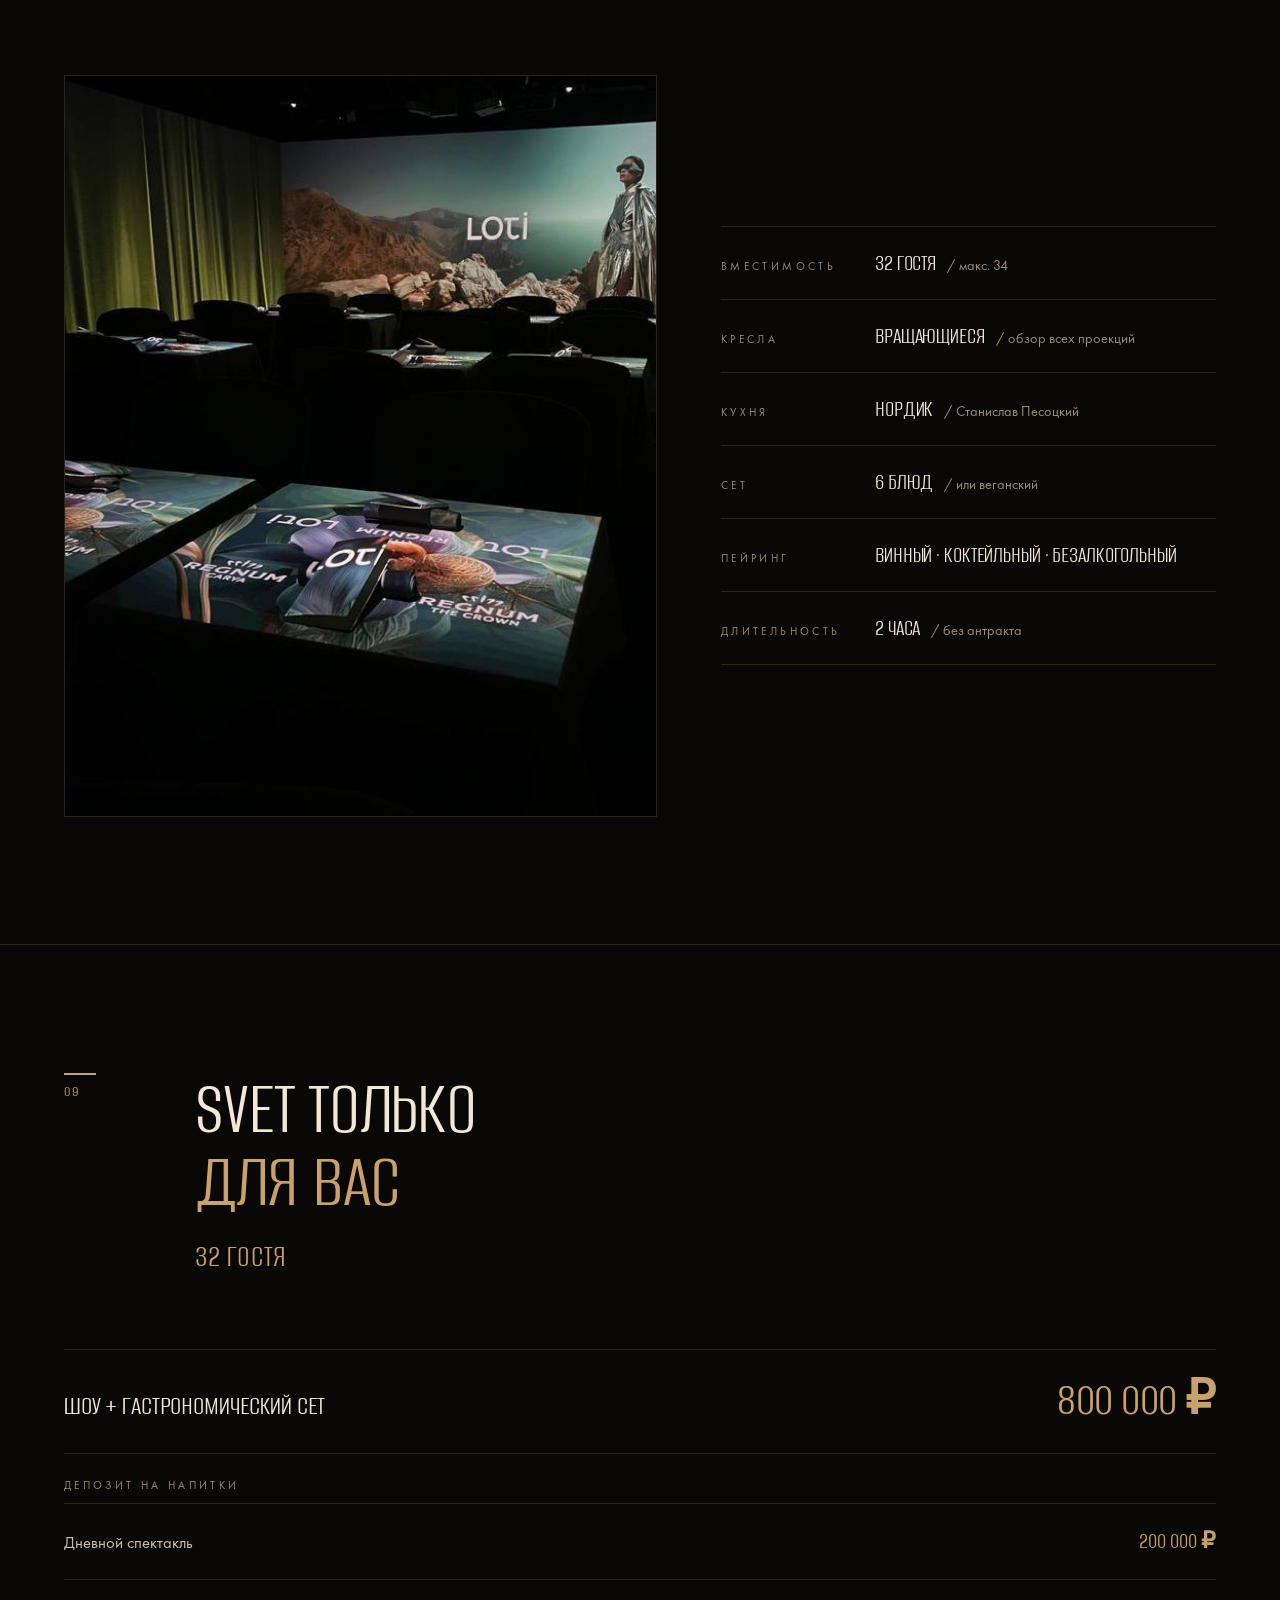
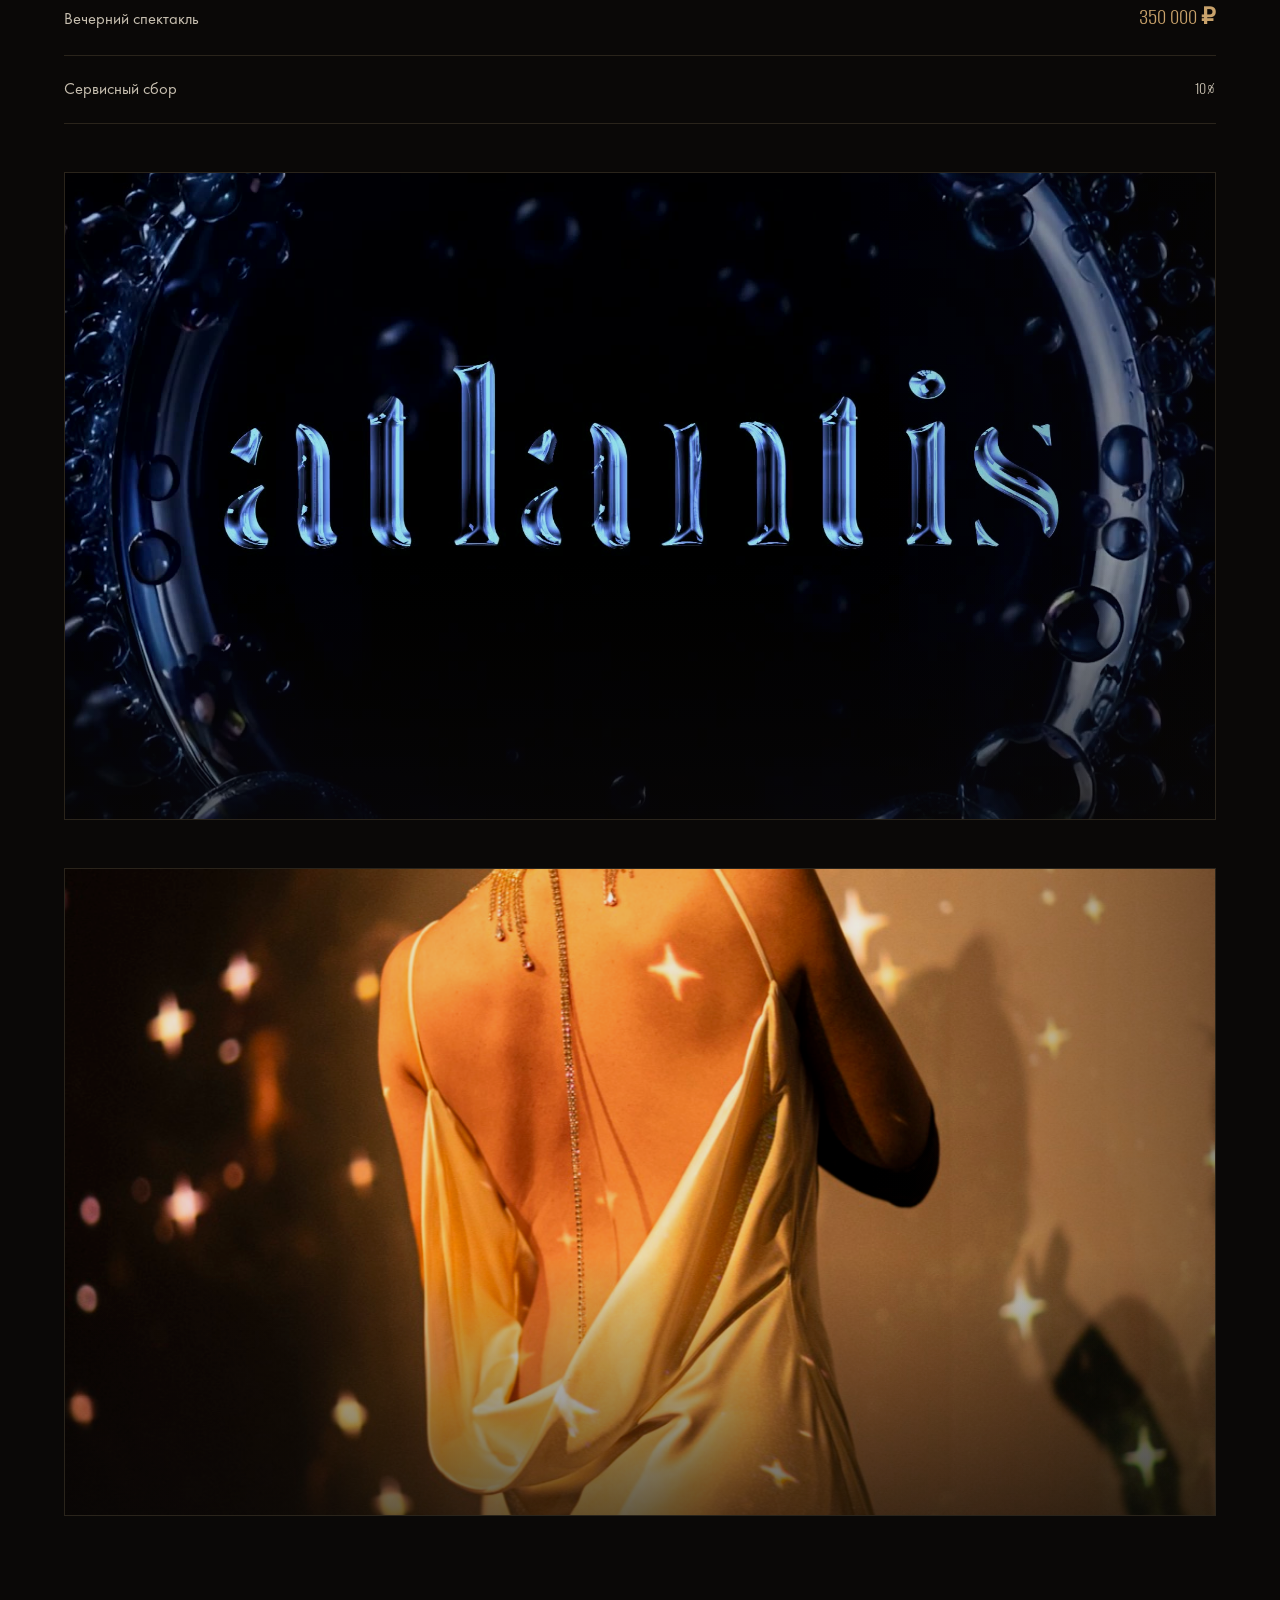
==== commit 74ffc728: "pricing: добавлен второй видео-тизер после «Сервисный сбор» В блоке тарифов после строки «Сервисный " ====
--- a/index.html
+++ b/index.html
@@ -6,16 +6,16 @@
   <title>SVET · Коммерческое предложение для партнёров</title>
   <meta name="description" content="Гастрономический театр SVET. Камерный зал на 32 гостя в центре Москвы. Корпоративные ужины, презентации брендов, выкуп зала, проекции 360° с интеграцией бренда.">
   <meta name="theme-color" content="#0a0807">
-  <link rel="icon" href="assets/favicon.svg?v=20" type="image/svg+xml">
-
-  <link rel="preload" href="assets/fonts/AlumniSans-Regular.ttf?v=20" as="font" type="font/ttf" crossorigin>
-  <link rel="preload" href="assets/fonts/FuturaPTBook.otf?v=20" as="font" type="font/otf" crossorigin>
+  <link rel="icon" href="assets/favicon.svg?v=21" type="image/svg+xml">
+
+  <link rel="preload" href="assets/fonts/AlumniSans-Regular.ttf?v=21" as="font" type="font/ttf" crossorigin>
+  <link rel="preload" href="assets/fonts/FuturaPTBook.otf?v=21" as="font" type="font/otf" crossorigin>
 
   <meta http-equiv="Cache-Control" content="no-cache, no-store, must-revalidate">
   <meta http-equiv="Pragma" content="no-cache">
   <meta http-equiv="Expires" content="0">
 
-  <link rel="stylesheet" href="styles.css?v=20">
+  <link rel="stylesheet" href="styles.css?v=21">
 </head>
 <body>
 
@@ -33,7 +33,7 @@
     <div class="hero__bg">
       <video class="hero__video" id="heroVideo"
              autoplay muted loop playsinline preload="auto"
-             poster="assets/images/hero-poster.jpg?v=20"
+             poster="assets/images/hero-poster.jpg?v=21"
              aria-hidden="true">
         <source data-src-landscape="assets/video/hero-2026.mp4?v=1"
                 data-src-portrait="assets/video/hero-2026-portrait.mp4?v=1"
@@ -186,7 +186,7 @@
           <p>Превратите панорамные стены в&nbsp;сцену вашей презентации. Слайды, видео-ролики, корпоративный контент и&nbsp;ключевые кадры выступления оживают в&nbsp;формате 360° по&nbsp;всему залу — встреча партнёров становится полноценным иммерсивным шоу.</p>
         </div>
         <figure class="brand-block__media reveal" style="--d:.1s">
-          <img src="assets/images/partner-loti.jpg?v=20" alt="Проекция 360° на стенах зала SVET" loading="lazy">
+          <img src="assets/images/partner-loti.jpg?v=21" alt="Проекция 360° на стенах зала SVET" loading="lazy">
         </figure>
       </div>
 
@@ -197,7 +197,7 @@
           <p>Логотип, статичное изображение или короткий ролик до 30 секунд воспроизводятся на каждом столе во время welcome-части и по завершении шоу. Имена гостей — на их персональных столах.</p>
         </div>
         <figure class="brand-block__media reveal" style="--d:.1s">
-          <img src="assets/images/branding-names.jpg?v=20" alt="Персональная проекция имени гостя на столе" loading="lazy">
+          <img src="assets/images/branding-names.jpg?v=21" alt="Персональная проекция имени гостя на столе" loading="lazy">
         </figure>
       </div>
 
@@ -208,7 +208,7 @@
           <p>Видео-заставка с логотипом партнёра на тёплых бархатных шторах в момент входа гостей. Анимированная заставка к началу шоу с фирменным стилем партнёра.</p>
         </div>
         <figure class="brand-block__media reveal" style="--d:.1s">
-          <img src="assets/images/branding-curtains-avito.jpg?v=20" alt="Брендированные шторы Avito Реклама в SVET" loading="lazy">
+          <img src="assets/images/branding-curtains-avito.jpg?v=21" alt="Брендированные шторы Avito Реклама в SVET" loading="lazy">
         </figure>
       </div>
 
@@ -240,31 +240,31 @@
           <span class="logo-wall__label">Премиальные банки-гости</span>
           <div class="logo-wall__row">
             <div class="logo-wall__item">
-              <img src="assets/images/logos/sber.svg?v=20" alt="Сбер Первый" loading="lazy">
+              <img src="assets/images/logos/sber.svg?v=21" alt="Сбер Первый" loading="lazy">
             </div>
             <div class="logo-wall__item">
-              <img src="assets/images/logos/vtb.svg?v=20" alt="ВТБ" loading="lazy">
+              <img src="assets/images/logos/vtb.svg?v=21" alt="ВТБ" loading="lazy">
             </div>
           </div>
         </div>
 
         <div class="proof-grid">
           <figure class="proof-tile proof-tile--lg reveal">
-            <img src="assets/images/partner-corporate.jpg?v=20" alt="Райффайзен Банк × Ренессанс жизнь — Гастрономическое путешествие" loading="lazy">
+            <img src="assets/images/partner-corporate.jpg?v=21" alt="Райффайзен Банк × Ренессанс жизнь — Гастрономическое путешествие" loading="lazy">
             <figcaption>
               <span>Райффайзен × Ренессанс</span>
               <em>Корпоративный ужин «Гастрономическое путешествие»: брендированные шторы, проекция 360°, индивидуальные имена гостей на&nbsp;столах.</em>
             </figcaption>
           </figure>
           <figure class="proof-tile reveal" style="--d:.1s">
-            <img src="assets/images/branding-curtains-avito.jpg?v=20" alt="Avito Реклама — Выход в Свет" loading="lazy">
+            <img src="assets/images/branding-curtains-avito.jpg?v=21" alt="Avito Реклама — Выход в Свет" loading="lazy">
             <figcaption>
               <span>Avito&nbsp;Реклама</span>
               <em>Заставка «Выход в&nbsp;Свет» на&nbsp;шторах + столы с&nbsp;графическим брендингом.</em>
             </figcaption>
           </figure>
           <figure class="proof-tile reveal" style="--d:.2s">
-            <img src="assets/images/partner-loti.jpg?v=20" alt="LOTI — премьера в SVET" loading="lazy">
+            <img src="assets/images/partner-loti.jpg?v=21" alt="LOTI — премьера в SVET" loading="lazy">
             <figcaption>
               <span>LOTI</span>
               <em>Кинематографичная премьера на&nbsp;всех четырёх стенах + продакшн контента.</em>
@@ -288,10 +288,10 @@
       </div>
 
       <div class="stars-grid">
-        <figure class="star-card reveal"><img src="assets/images/star-1.jpg?v=20" alt="Гость SVET" loading="lazy"></figure>
-        <figure class="star-card reveal" style="--d:.08s"><img src="assets/images/star-2.jpg?v=20" alt="Гостья SVET" loading="lazy"></figure>
-        <figure class="star-card reveal" style="--d:.16s"><img src="assets/images/star-3.jpg?v=20" alt="Гости SVET" loading="lazy"></figure>
-        <figure class="star-card reveal" style="--d:.24s"><img src="assets/images/star-4.jpg?v=20" alt="Гости SVET" loading="lazy"></figure>
+        <figure class="star-card reveal"><img src="assets/images/star-1.jpg?v=21" alt="Гость SVET" loading="lazy"></figure>
+        <figure class="star-card reveal" style="--d:.08s"><img src="assets/images/star-2.jpg?v=21" alt="Гостья SVET" loading="lazy"></figure>
+        <figure class="star-card reveal" style="--d:.16s"><img src="assets/images/star-3.jpg?v=21" alt="Гости SVET" loading="lazy"></figure>
+        <figure class="star-card reveal" style="--d:.24s"><img src="assets/images/star-4.jpg?v=21" alt="Гости SVET" loading="lazy"></figure>
       </div>
     </section>
 
@@ -312,7 +312,7 @@
         <li class="rep-card reveal">
           <a href="#show-atlantis" class="rep-card__link">
             <figure class="rep-card__media">
-              <img src="assets/images/show-atlantis.jpg?v=20" alt="Атлантида" loading="lazy">
+              <img src="assets/images/show-atlantis.jpg?v=21" alt="Атлантида" loading="lazy">
             </figure>
             <div class="rep-card__body">
               <span class="rep-card__age">6+</span>
@@ -325,7 +325,7 @@
         <li class="rep-card reveal" style="--d:.1s">
           <a href="#show-guilty" class="rep-card__link">
             <figure class="rep-card__media">
-              <img src="assets/images/show-guilty-hd.jpg?v=20" alt="Guilty Show" loading="lazy">
+              <img src="assets/images/show-guilty-hd.jpg?v=21" alt="Guilty Show" loading="lazy">
             </figure>
             <div class="rep-card__body">
               <span class="rep-card__age">16+</span>
@@ -338,7 +338,7 @@
         <li class="rep-card reveal" style="--d:.2s">
           <a href="#show-kids" class="rep-card__link">
             <figure class="rep-card__media">
-              <img src="assets/images/show-kids.jpg?v=20" alt="Дети в космосе" loading="lazy">
+              <img src="assets/images/show-kids.jpg?v=21" alt="Дети в космосе" loading="lazy">
             </figure>
             <div class="rep-card__body">
               <span class="rep-card__age">5+</span>
@@ -362,7 +362,7 @@
         </div>
         <div class="show-detail__video reveal" style="--d:.1s">
           <video class="show-detail__player" controls preload="metadata"
-                 poster="assets/images/show-atlantis.jpg?v=20">
+                 poster="assets/images/show-atlantis.jpg?v=21">
             <source src="assets/video/hero-2026.mp4?v=1" type="video/mp4">
           </video>
         </div>
@@ -383,7 +383,7 @@
         </div>
         <div class="show-detail__video reveal" style="--d:.1s">
           <a href="https://svetshow.ru/ru/guilty-express/" target="_blank" rel="noopener" class="show-detail__poster">
-            <img src="assets/images/show-guilty-hd.jpg?v=20" alt="Guilty Show в SVET" loading="lazy">
+            <img src="assets/images/show-guilty-hd.jpg?v=21" alt="Guilty Show в SVET" loading="lazy">
             <span class="show-detail__play"><i>▶</i> Смотреть видео</span>
           </a>
         </div>
@@ -404,7 +404,7 @@
         </div>
         <div class="show-detail__video reveal" style="--d:.1s">
           <a href="https://svetshow.ru/ru/deti-v-kosmose/" target="_blank" rel="noopener" class="show-detail__poster">
-            <img src="assets/images/show-kids.jpg?v=20" alt="Дети в космосе в SVET" loading="lazy">
+            <img src="assets/images/show-kids.jpg?v=21" alt="Дети в космосе в SVET" loading="lazy">
             <span class="show-detail__play"><i>▶</i> Смотреть видео</span>
           </a>
         </div>
@@ -426,7 +426,7 @@
 
       <div class="hall-grid">
         <figure class="hall-grid__media reveal">
-          <img src="assets/images/partner-tables.jpg?v=20" alt="Зал SVET с проекциями на столах" loading="lazy">
+          <img src="assets/images/partner-tables.jpg?v=21" alt="Зал SVET с проекциями на столах" loading="lazy">
         </figure>
 
         <dl class="specs reveal" style="--d:.1s">
@@ -491,7 +491,16 @@
       <figure class="pricing-tease reveal">
         <video class="pricing-tease__video"
                autoplay muted loop playsinline preload="metadata"
-               poster="assets/images/detail-gold-dress.jpg?v=20"
+               poster="assets/images/hero-poster.jpg?v=21"
+               aria-hidden="true">
+          <source src="assets/video/hero-2026.mp4?v=1" type="video/mp4">
+        </video>
+      </figure>
+
+      <figure class="pricing-tease reveal" style="--d:.1s">
+        <video class="pricing-tease__video"
+               autoplay muted loop playsinline preload="metadata"
+               poster="assets/images/detail-gold-dress.jpg?v=21"
                aria-hidden="true">
           <source src="assets/video/pricing-tease.mp4?v=2" type="video/mp4">
         </video>
@@ -518,7 +527,7 @@
           </ul>
         </div>
         <figure class="certs__media reveal" style="--d:.1s">
-          <img src="assets/images/atmosphere-1.jpg?v=20" alt="Атмосфера в зале SVET" loading="lazy">
+          <img src="assets/images/atmosphere-1.jpg?v=21" alt="Атмосфера в зале SVET" loading="lazy">
         </figure>
       </div>
     </section>
@@ -571,7 +580,7 @@
     <footer class="footer">
       <div class="footer__grid">
         <div class="footer__brand">
-          <img class="footer__logo" src="assets/images/svet-logo.png?v=20" alt="SVET — гастрономический театр" width="240">
+          <img class="footer__logo" src="assets/images/svet-logo.png?v=21" alt="SVET — гастрономический театр" width="240">
         </div>
 
         <div class="footer__col">
@@ -600,6 +609,6 @@
 
   </main>
 
-  <script src="script.js?v=20" defer></script>
+  <script src="script.js?v=21" defer></script>
 </body>
 </html>
--- a/styles.css
+++ b/styles.css
@@ -8,28 +8,28 @@
   font-weight: 100;
   font-style: normal;
   font-display: swap;
-  src: url('assets/fonts/AlumniSans-Thin.ttf?v=20') format('truetype');
+  src: url('assets/fonts/AlumniSans-Thin.ttf?v=21') format('truetype');
 }
 @font-face {
   font-family: 'Alumni Sans';
   font-weight: 300;
   font-style: normal;
   font-display: swap;
-  src: url('assets/fonts/AlumniSans-Light.ttf?v=20') format('truetype');
+  src: url('assets/fonts/AlumniSans-Light.ttf?v=21') format('truetype');
 }
 @font-face {
   font-family: 'Alumni Sans';
   font-weight: 400 700;
   font-style: normal;
   font-display: swap;
-  src: url('assets/fonts/AlumniSans-Regular.ttf?v=20') format('truetype');
+  src: url('assets/fonts/AlumniSans-Regular.ttf?v=21') format('truetype');
 }
 @font-face {
   font-family: 'Futura PT';
   font-weight: 300 600;
   font-style: normal;
   font-display: swap;
-  src: url('assets/fonts/FuturaPTBook.otf?v=20') format('opentype');
+  src: url('assets/fonts/FuturaPTBook.otf?v=21') format('opentype');
 }
 
 :root {
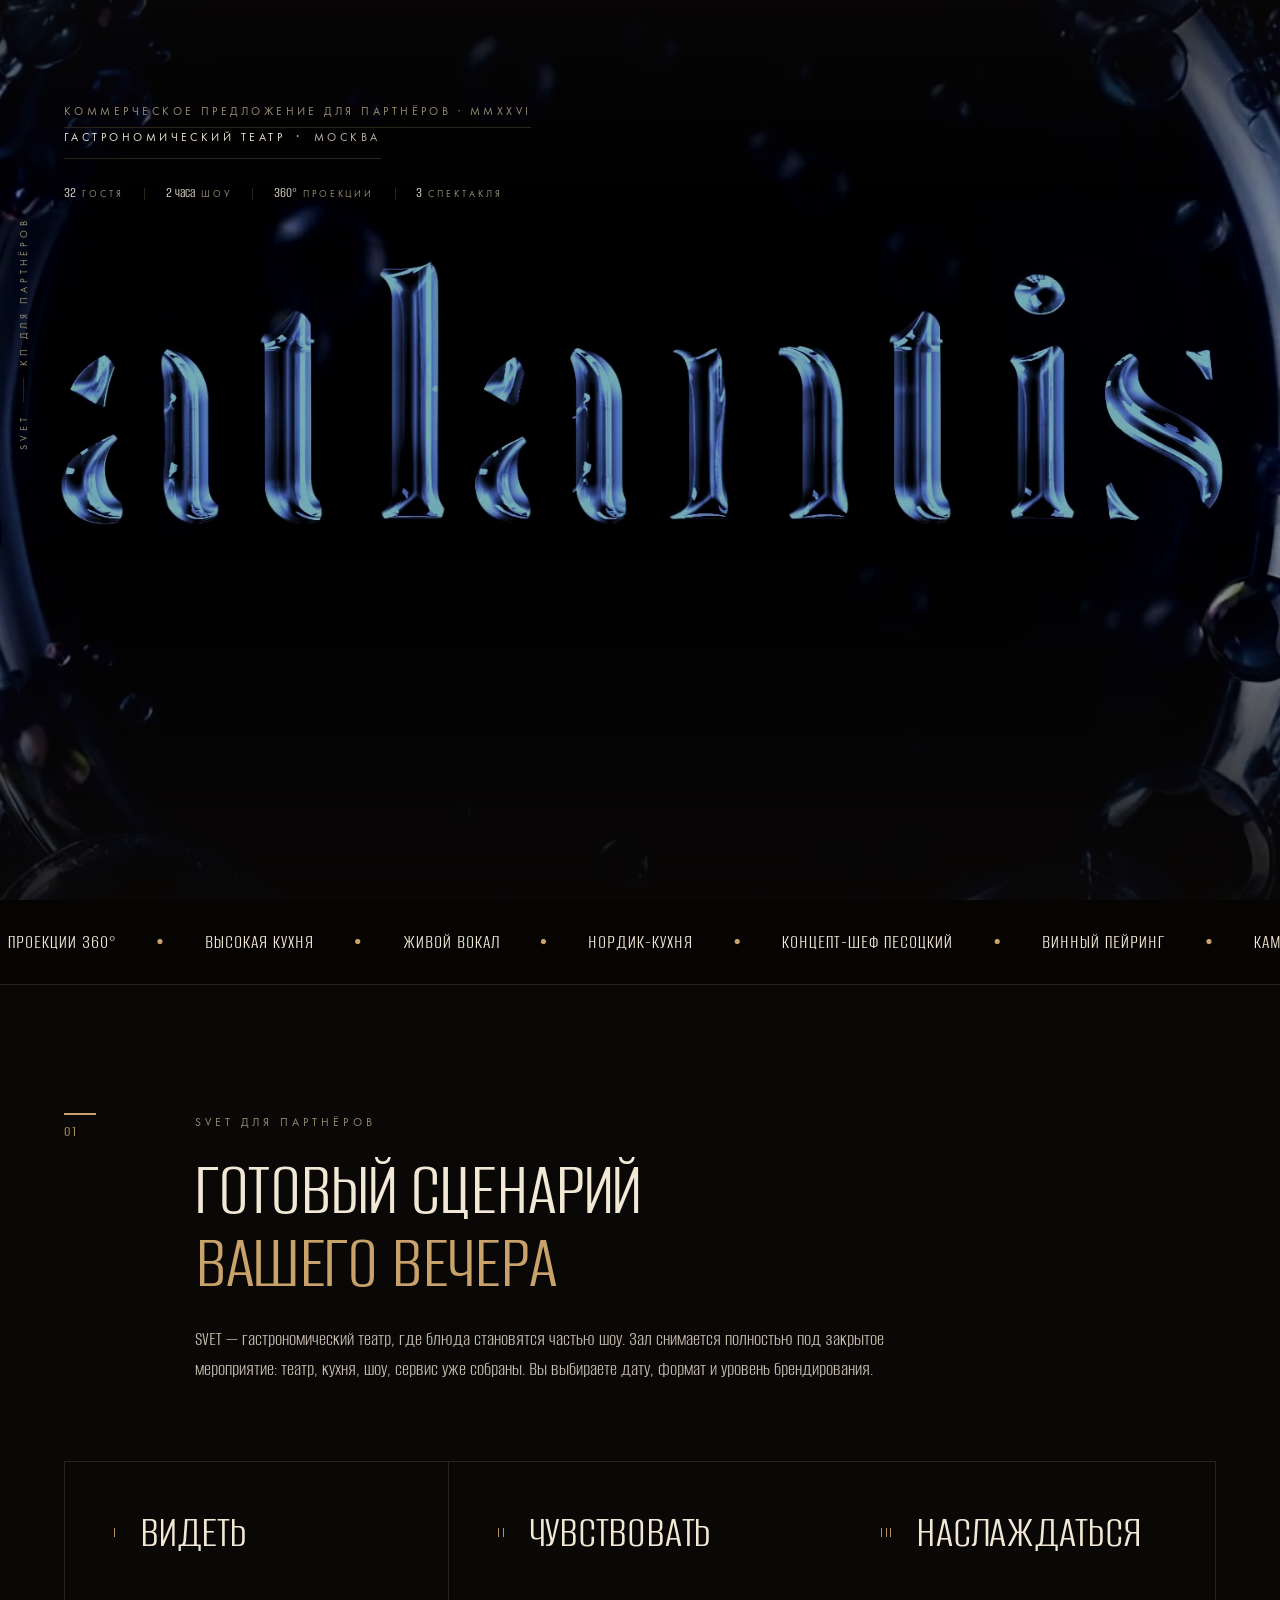
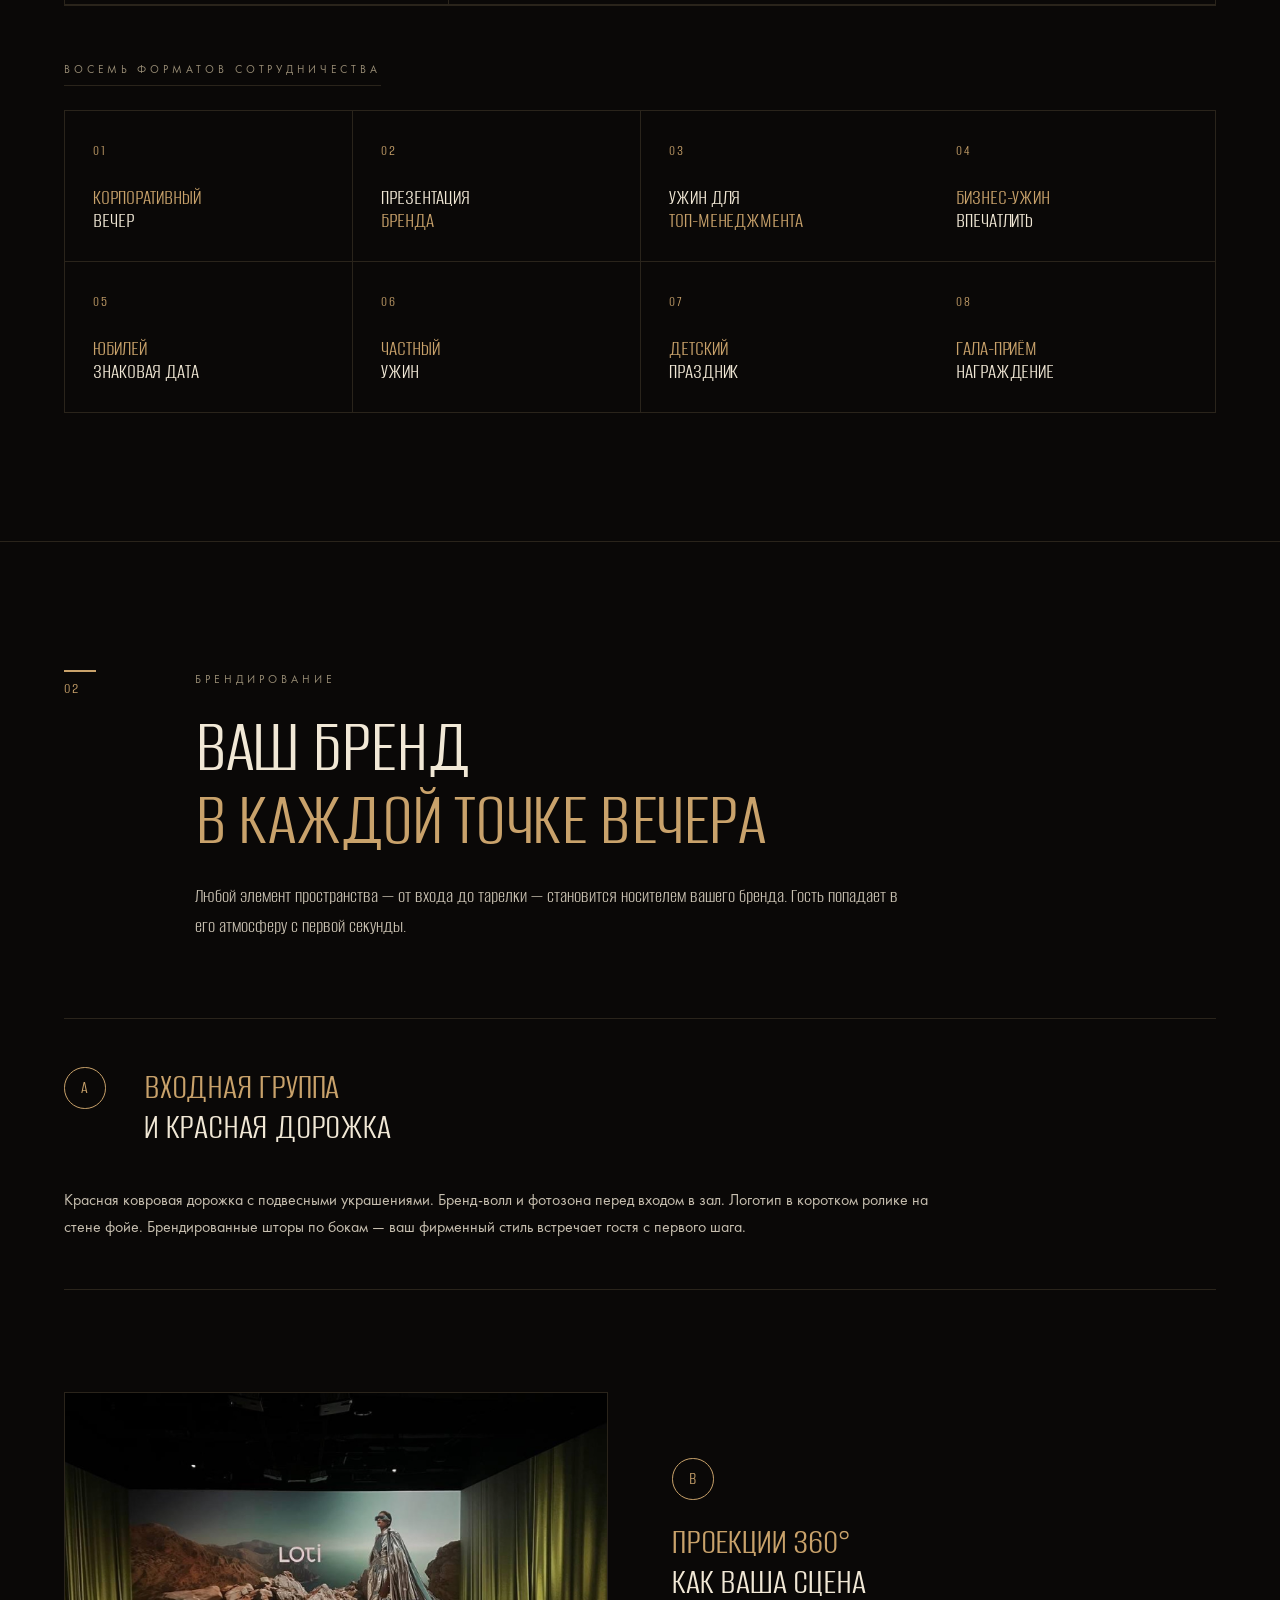
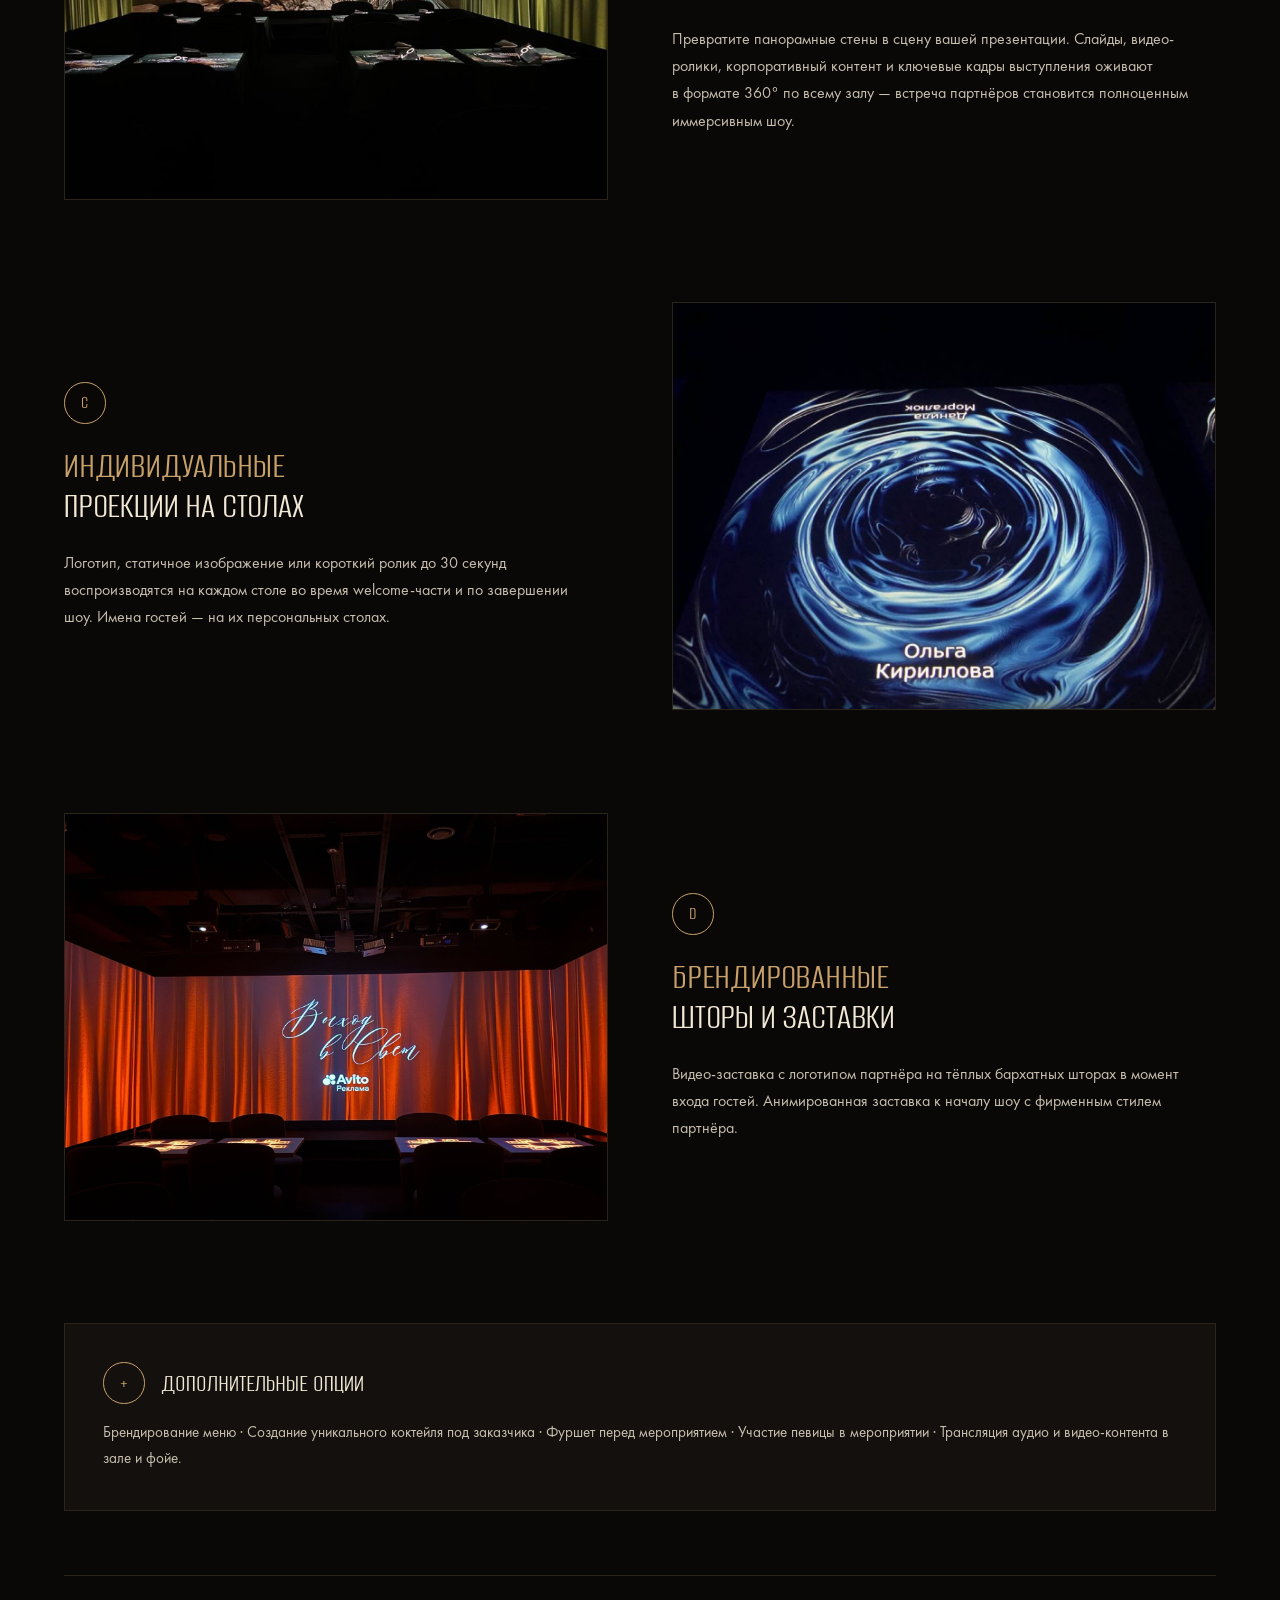
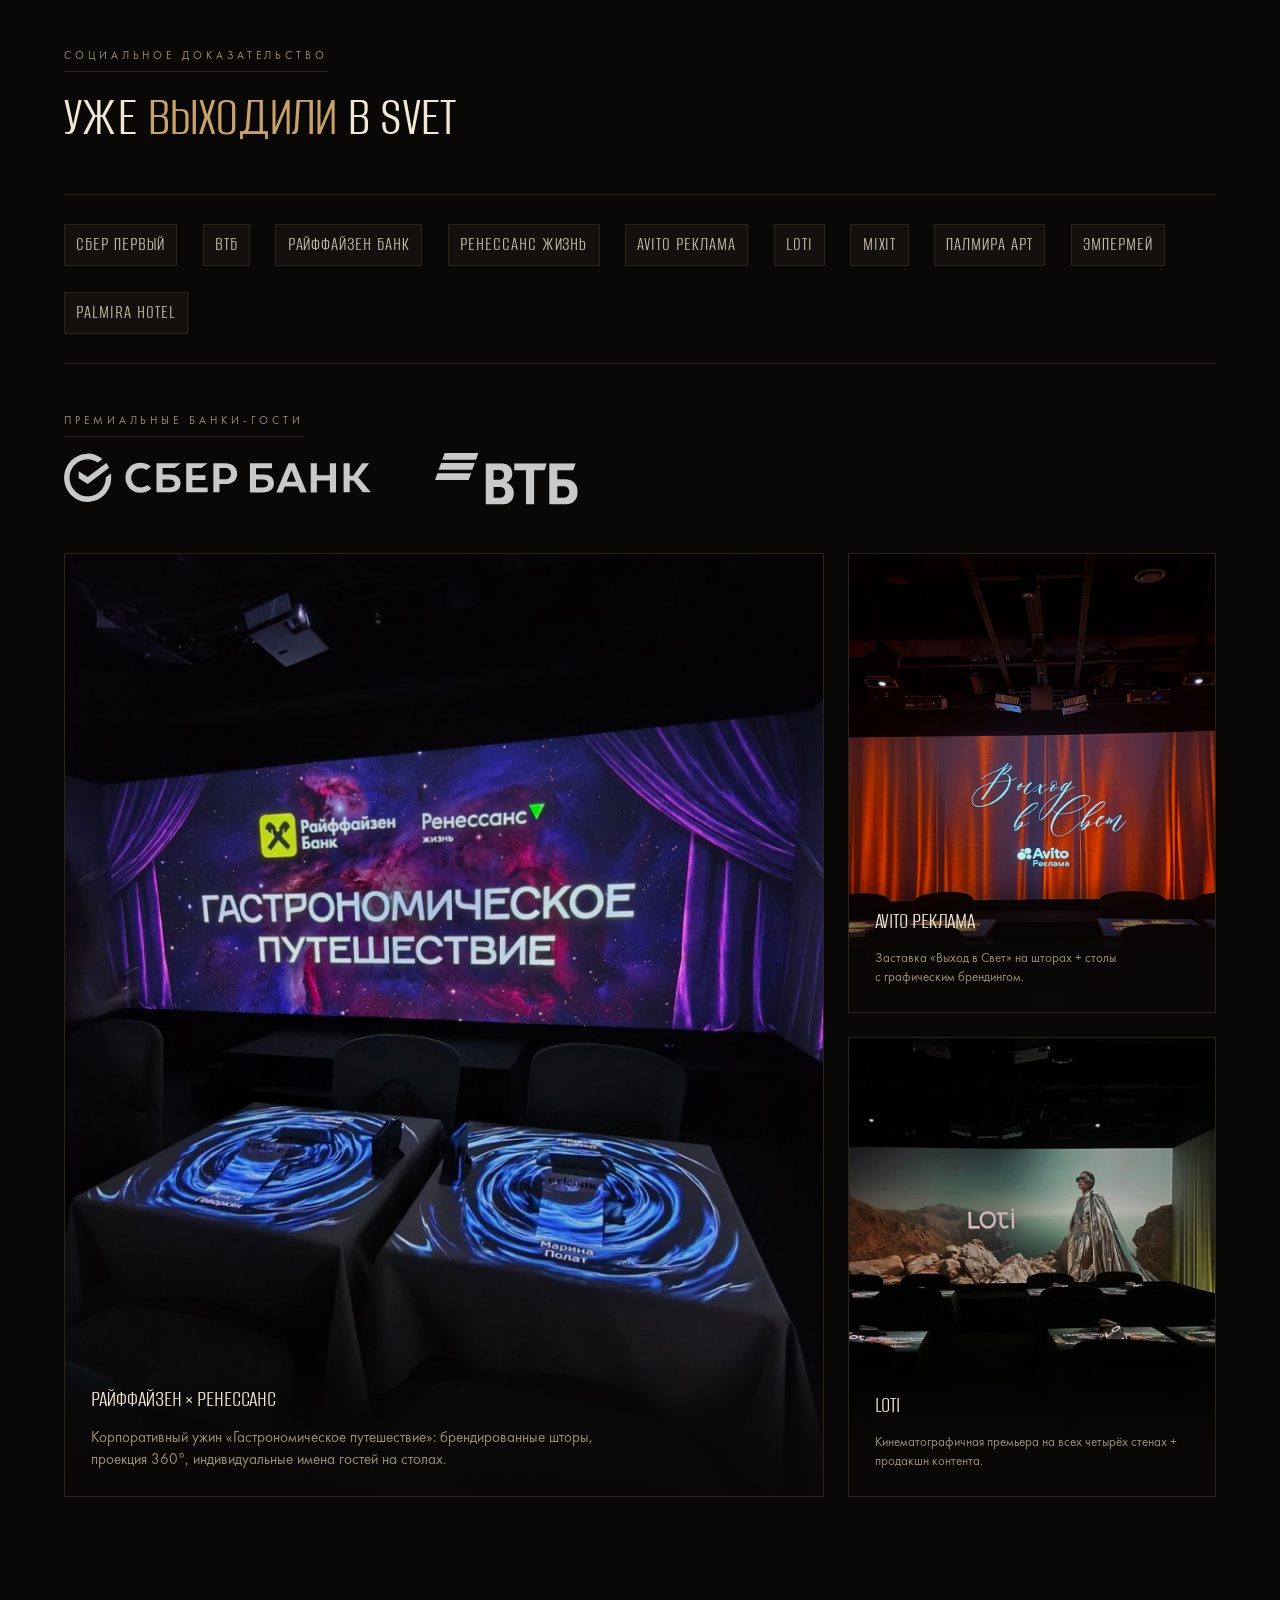
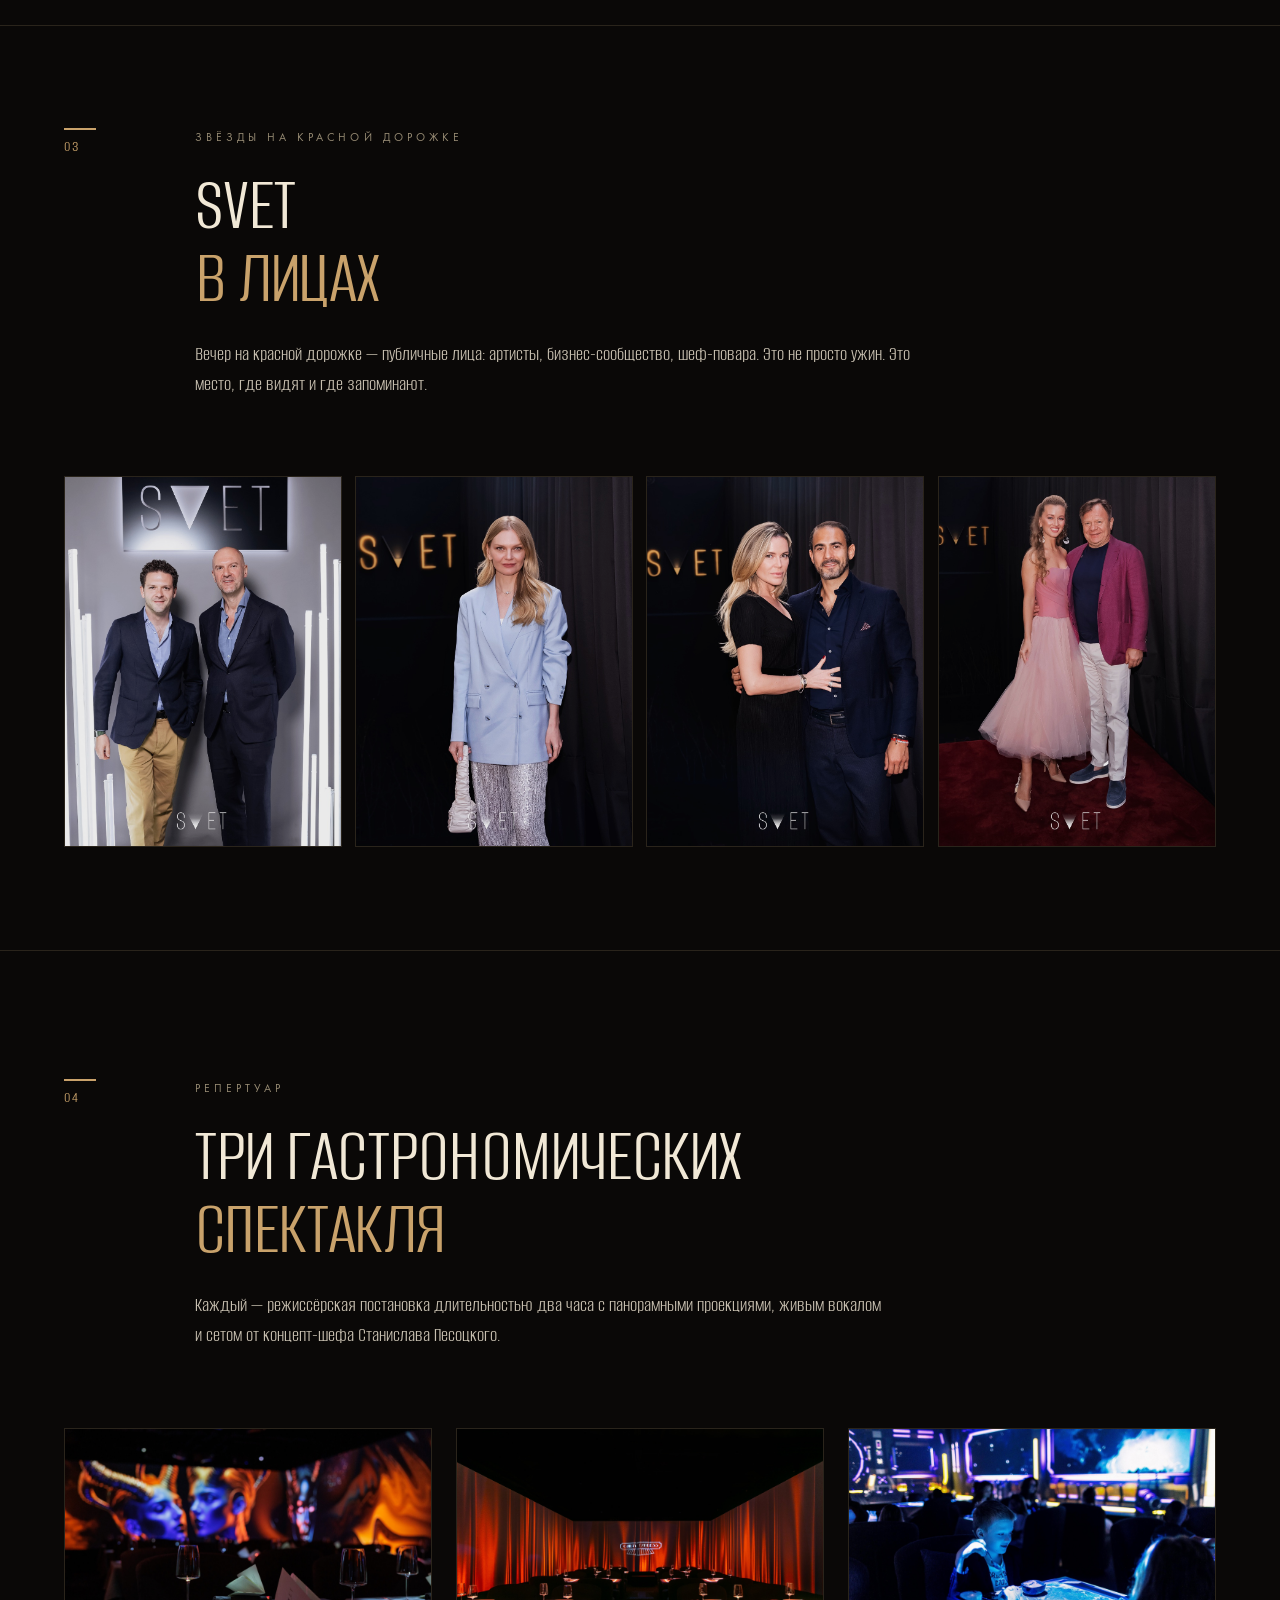
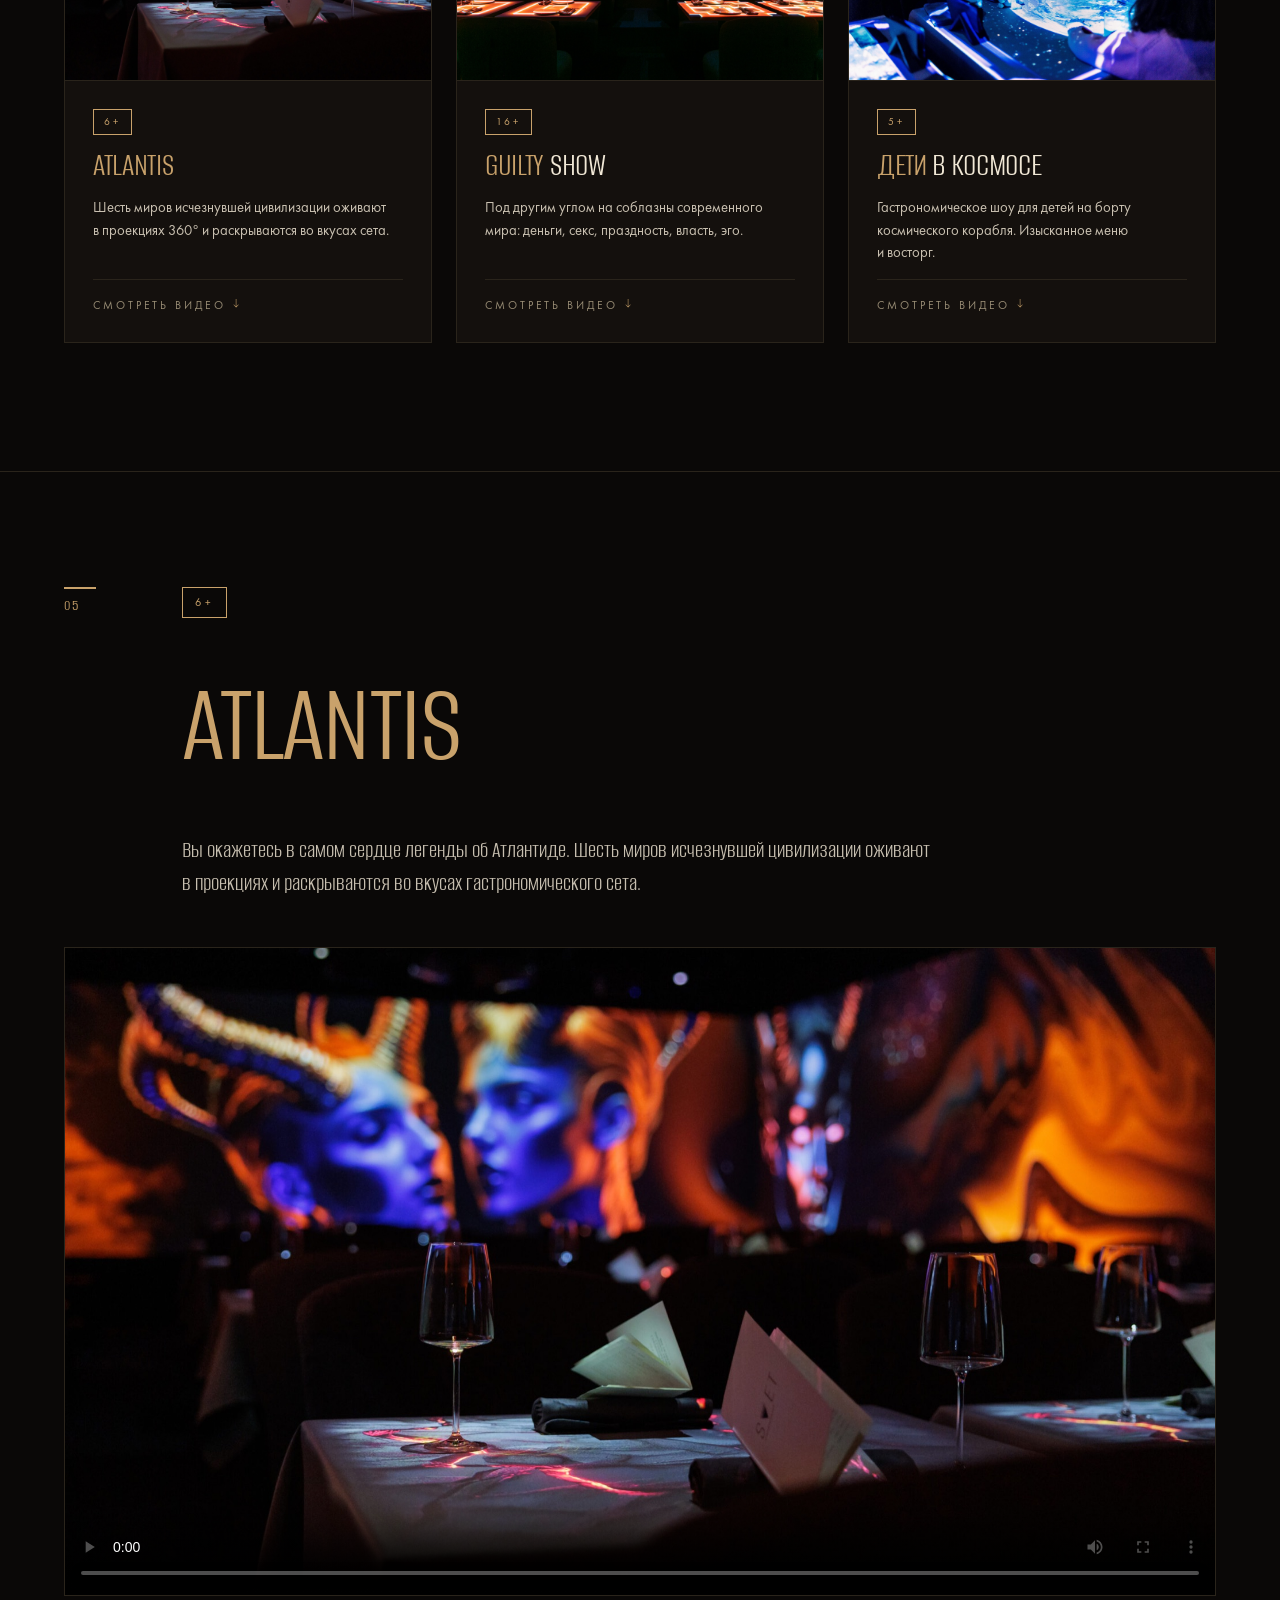
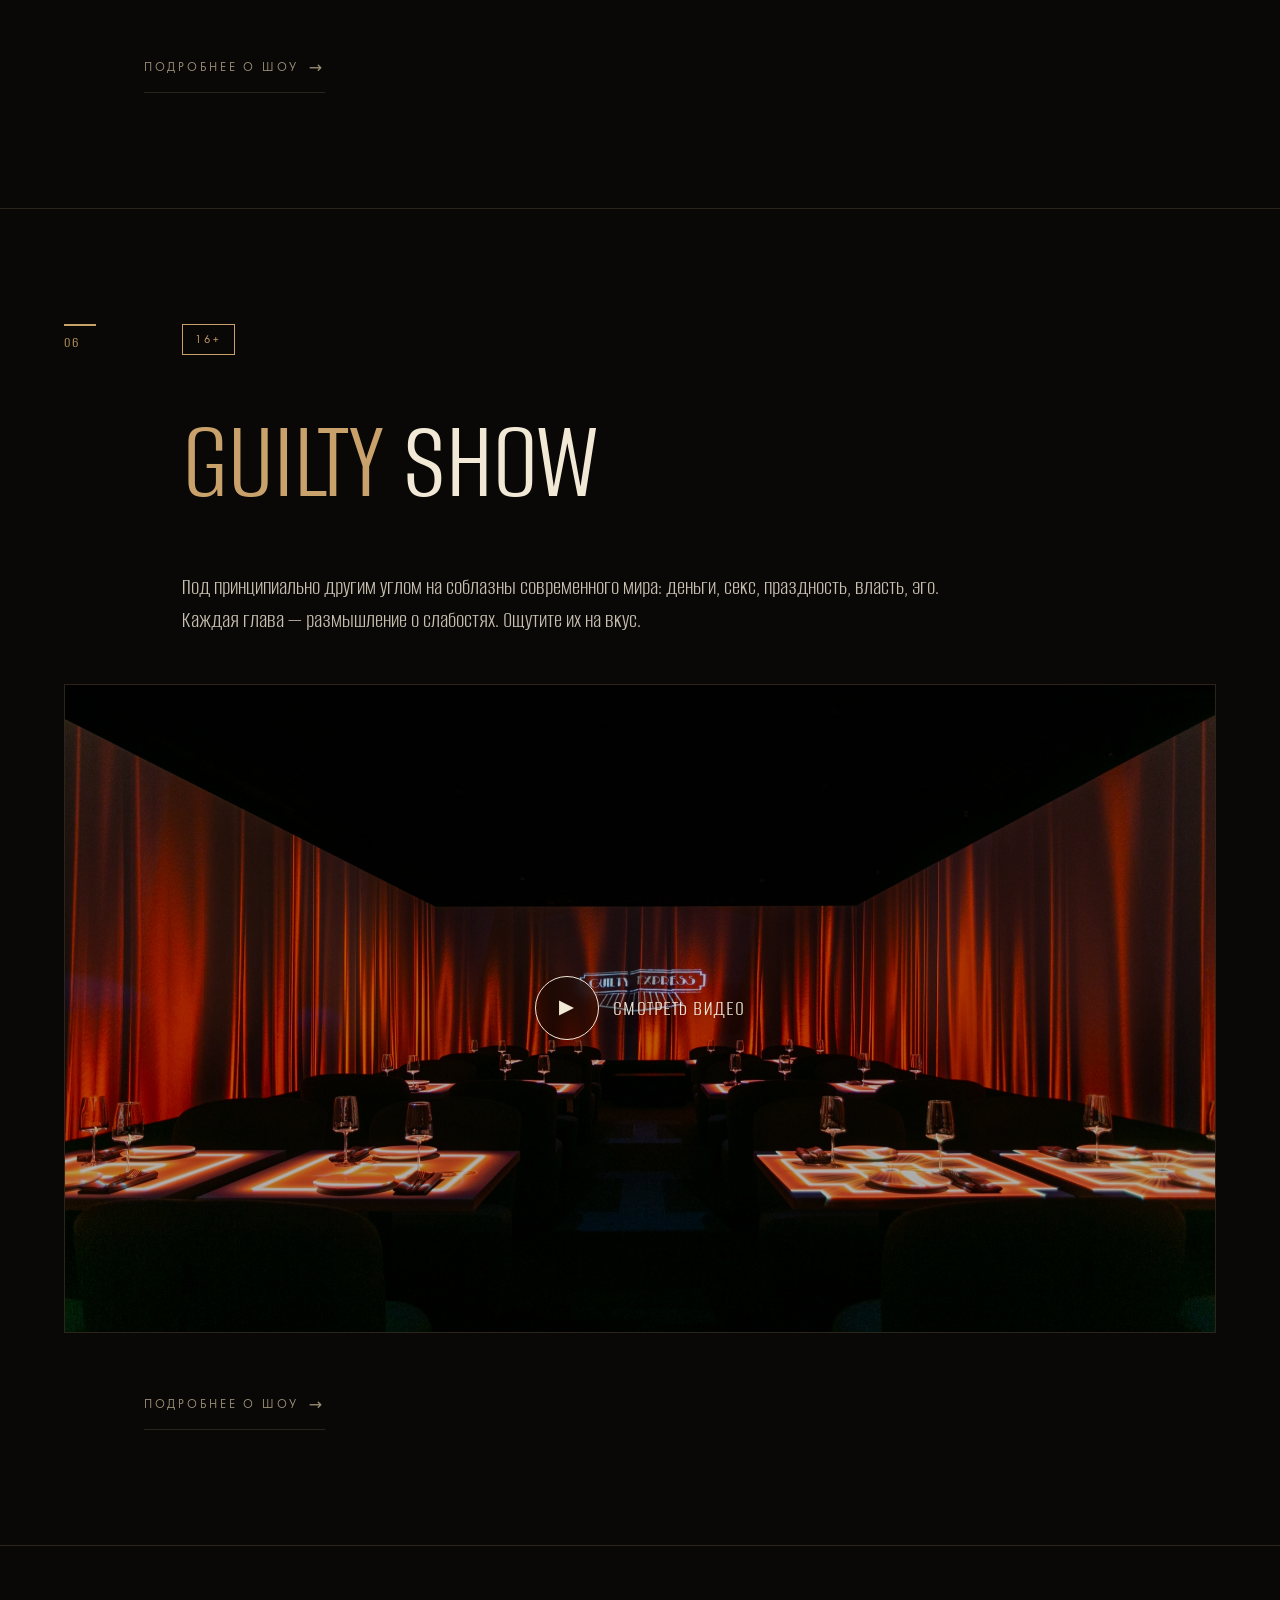
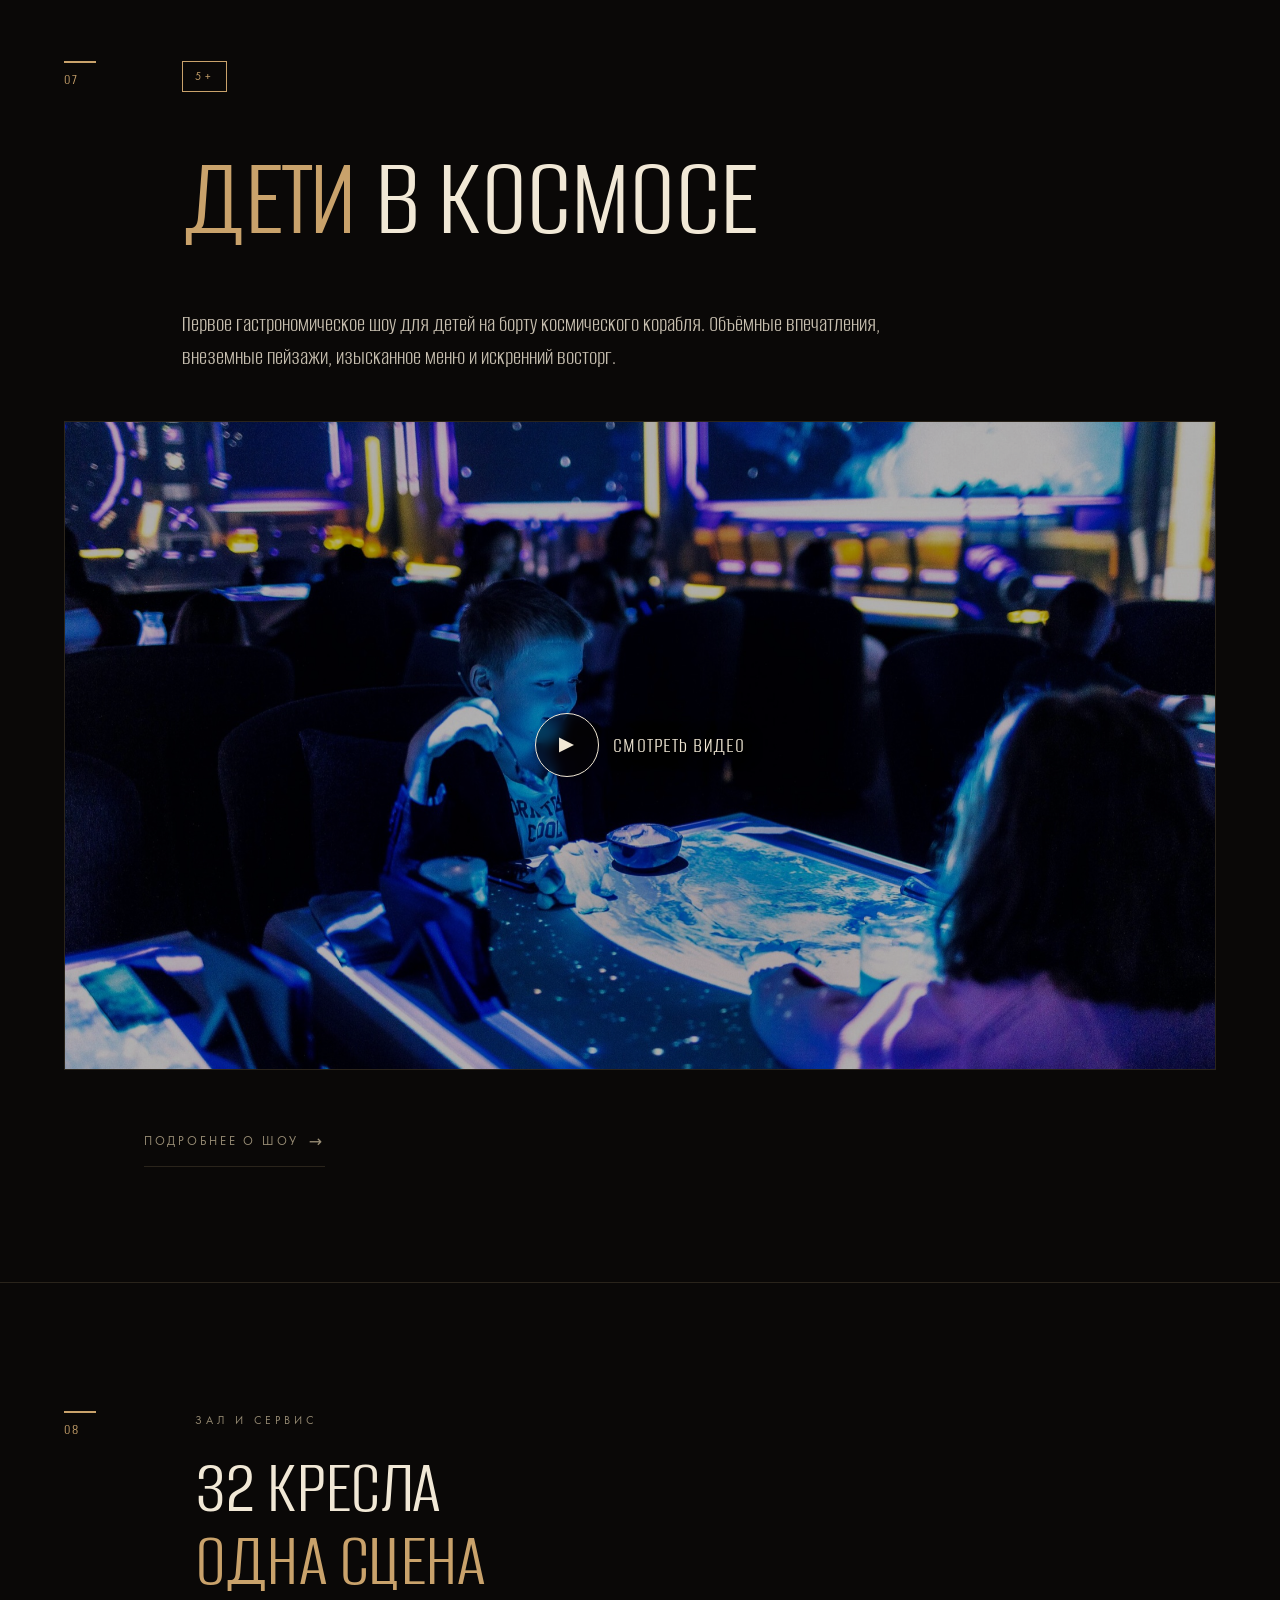
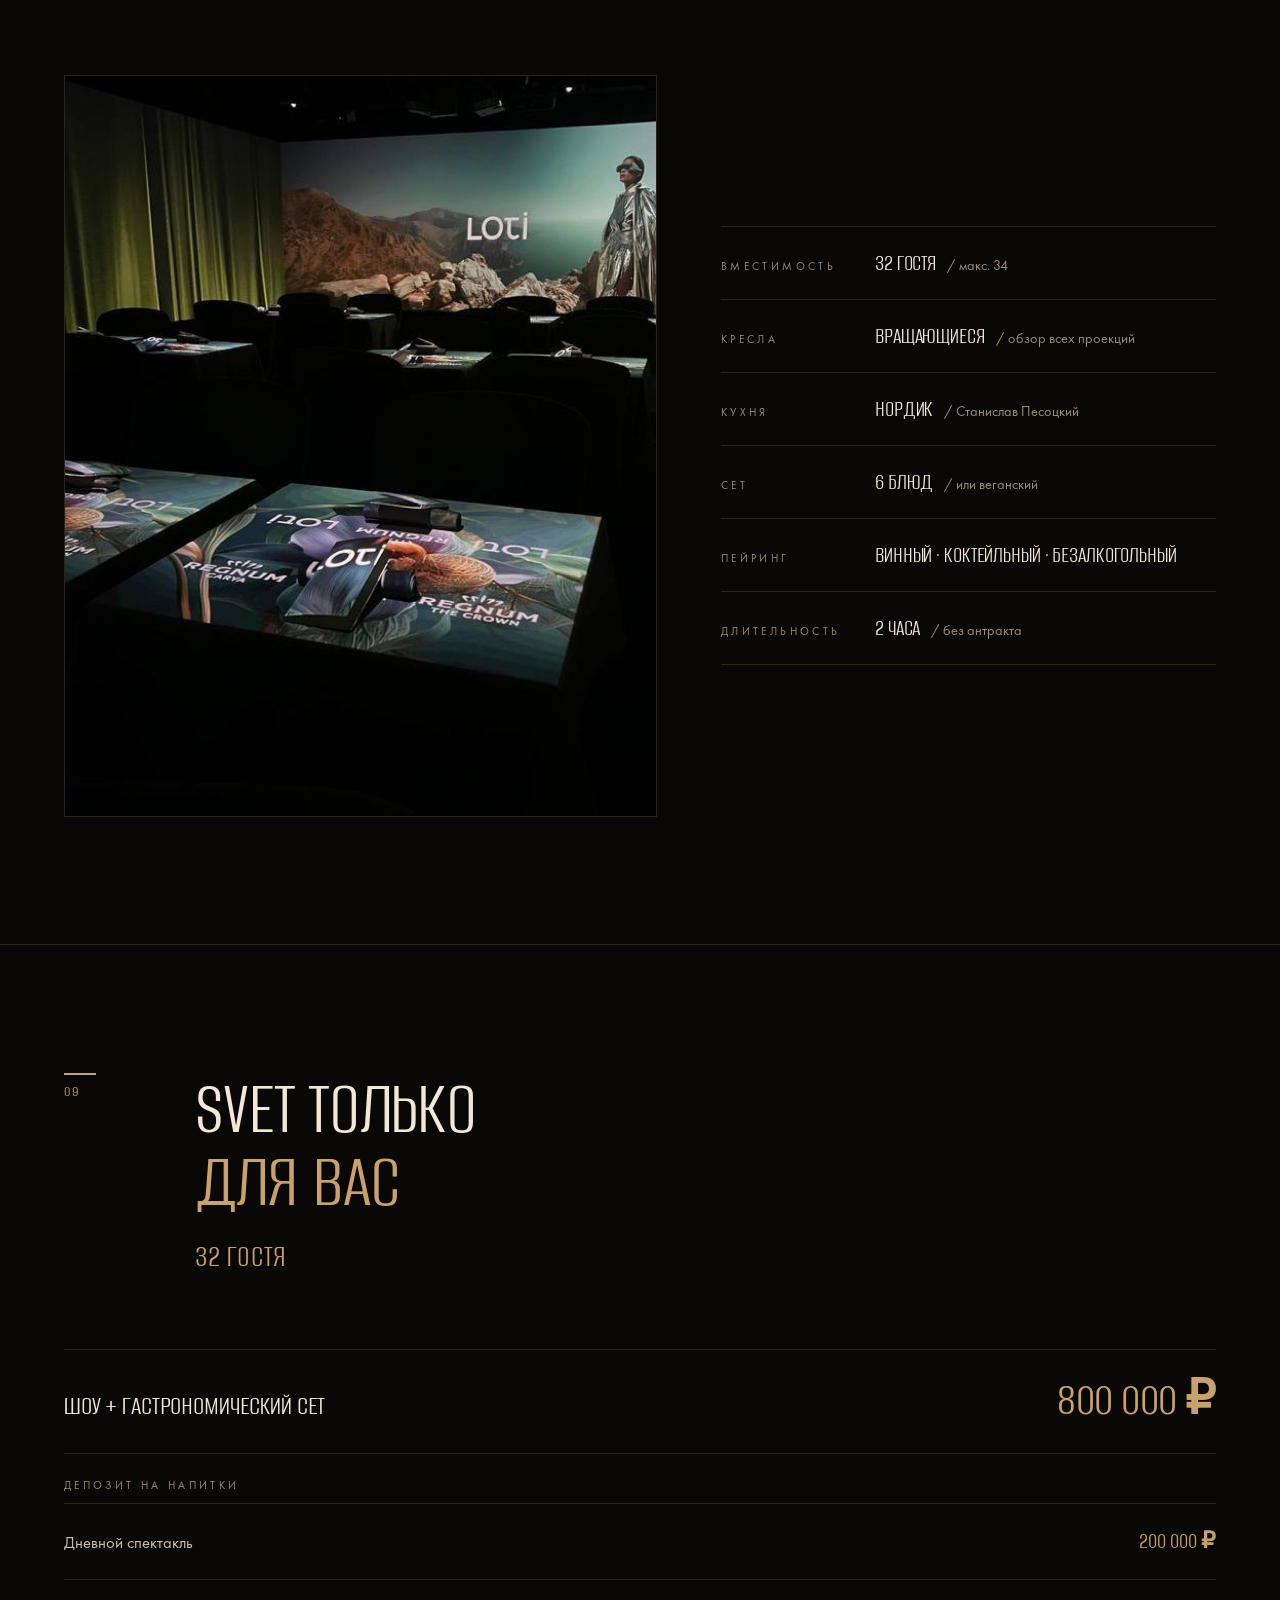
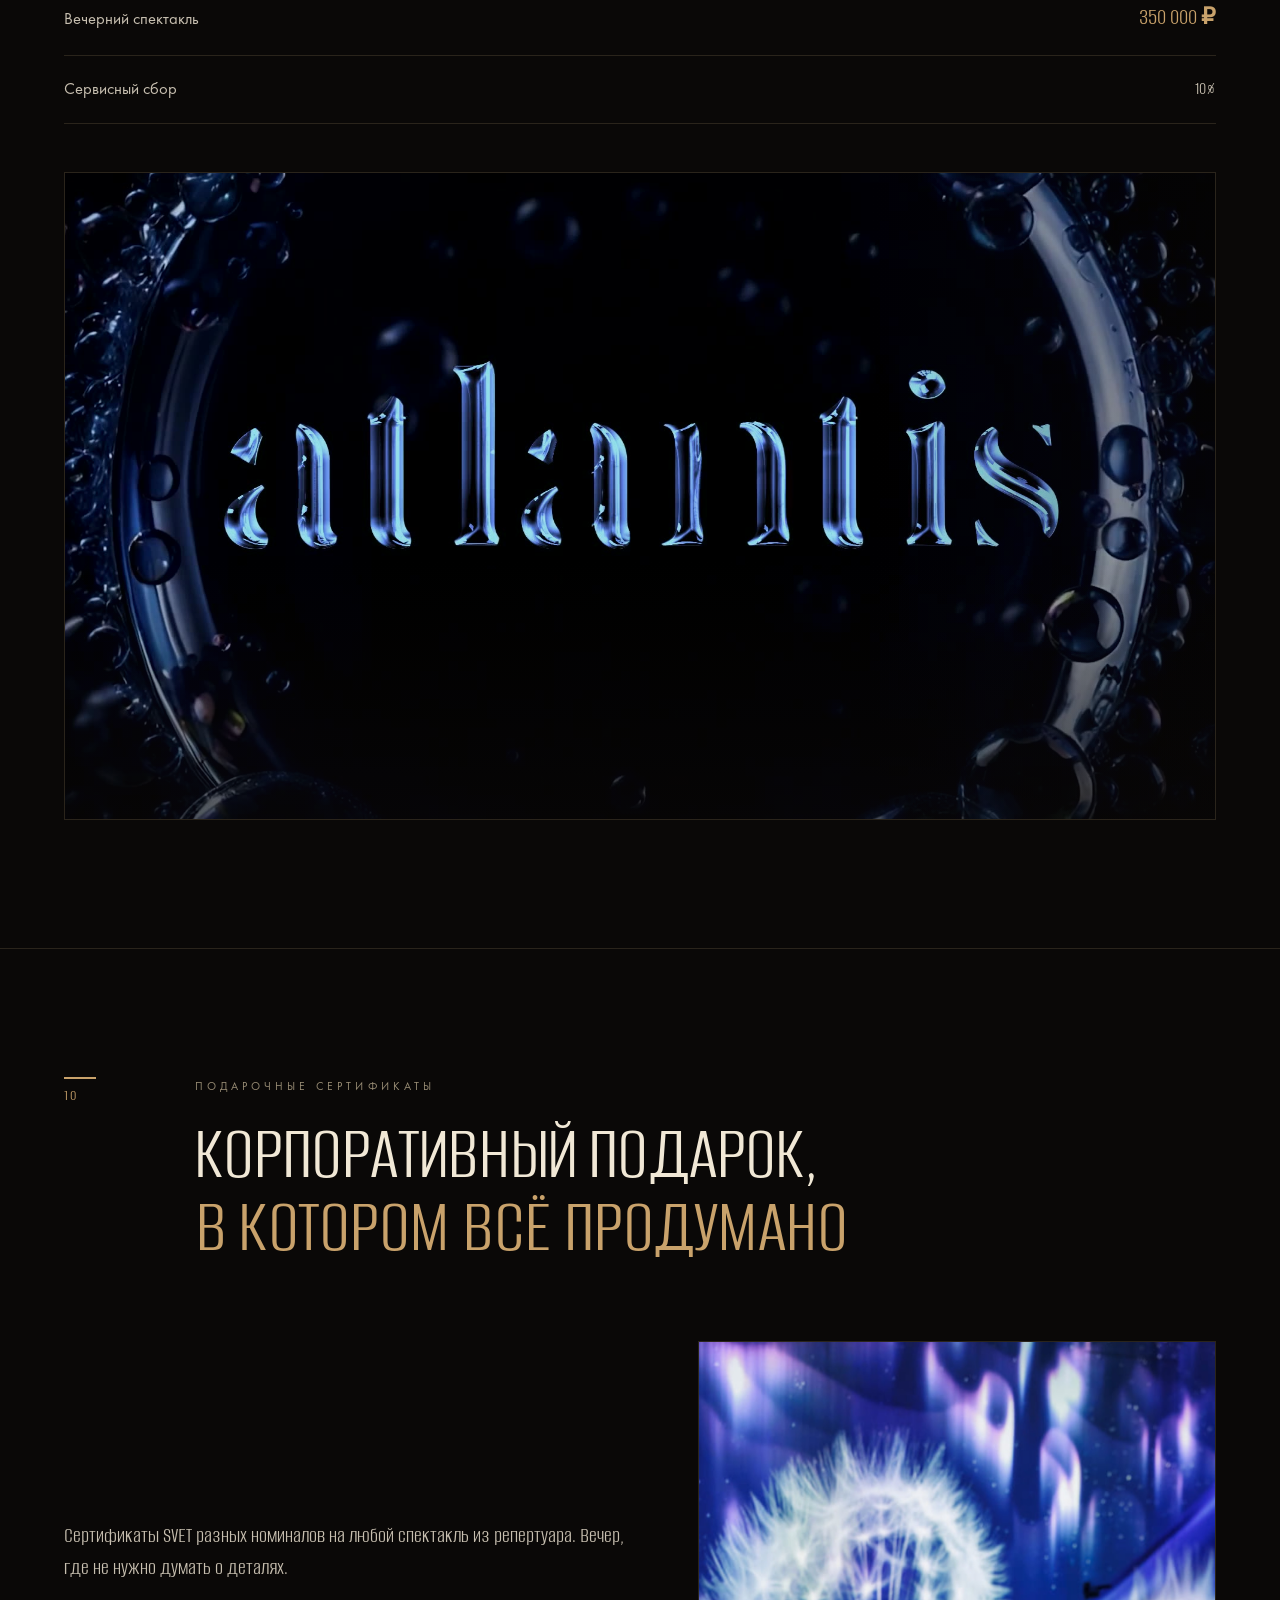
==== commit 53aacd43: "delete video" ====
--- a/index.html
+++ b/index.html
@@ -6,16 +6,16 @@
   <title>SVET · Коммерческое предложение для партнёров</title>
   <meta name="description" content="Гастрономический театр SVET. Камерный зал на 32 гостя в центре Москвы. Корпоративные ужины, презентации брендов, выкуп зала, проекции 360° с интеграцией бренда.">
   <meta name="theme-color" content="#0a0807">
-  <link rel="icon" href="assets/favicon.svg?v=21" type="image/svg+xml">
-
-  <link rel="preload" href="assets/fonts/AlumniSans-Regular.ttf?v=21" as="font" type="font/ttf" crossorigin>
-  <link rel="preload" href="assets/fonts/FuturaPTBook.otf?v=21" as="font" type="font/otf" crossorigin>
+  <link rel="icon" href="assets/favicon.svg?v=22" type="image/svg+xml">
+
+  <link rel="preload" href="assets/fonts/AlumniSans-Regular.ttf?v=22" as="font" type="font/ttf" crossorigin>
+  <link rel="preload" href="assets/fonts/FuturaPTBook.otf?v=22" as="font" type="font/otf" crossorigin>
 
   <meta http-equiv="Cache-Control" content="no-cache, no-store, must-revalidate">
   <meta http-equiv="Pragma" content="no-cache">
   <meta http-equiv="Expires" content="0">
 
-  <link rel="stylesheet" href="styles.css?v=21">
+  <link rel="stylesheet" href="styles.css?v=22">
 </head>
 <body>
 
@@ -33,7 +33,7 @@
     <div class="hero__bg">
       <video class="hero__video" id="heroVideo"
              autoplay muted loop playsinline preload="auto"
-             poster="assets/images/hero-poster.jpg?v=21"
+             poster="assets/images/hero-poster.jpg?v=22"
              aria-hidden="true">
         <source data-src-landscape="assets/video/hero-2026.mp4?v=1"
                 data-src-portrait="assets/video/hero-2026-portrait.mp4?v=1"
@@ -186,7 +186,7 @@
           <p>Превратите панорамные стены в&nbsp;сцену вашей презентации. Слайды, видео-ролики, корпоративный контент и&nbsp;ключевые кадры выступления оживают в&nbsp;формате 360° по&nbsp;всему залу — встреча партнёров становится полноценным иммерсивным шоу.</p>
         </div>
         <figure class="brand-block__media reveal" style="--d:.1s">
-          <img src="assets/images/partner-loti.jpg?v=21" alt="Проекция 360° на стенах зала SVET" loading="lazy">
+          <img src="assets/images/partner-loti.jpg?v=22" alt="Проекция 360° на стенах зала SVET" loading="lazy">
         </figure>
       </div>
 
@@ -197,7 +197,7 @@
           <p>Логотип, статичное изображение или короткий ролик до 30 секунд воспроизводятся на каждом столе во время welcome-части и по завершении шоу. Имена гостей — на их персональных столах.</p>
         </div>
         <figure class="brand-block__media reveal" style="--d:.1s">
-          <img src="assets/images/branding-names.jpg?v=21" alt="Персональная проекция имени гостя на столе" loading="lazy">
+          <img src="assets/images/branding-names.jpg?v=22" alt="Персональная проекция имени гостя на столе" loading="lazy">
         </figure>
       </div>
 
@@ -208,7 +208,7 @@
           <p>Видео-заставка с логотипом партнёра на тёплых бархатных шторах в момент входа гостей. Анимированная заставка к началу шоу с фирменным стилем партнёра.</p>
         </div>
         <figure class="brand-block__media reveal" style="--d:.1s">
-          <img src="assets/images/branding-curtains-avito.jpg?v=21" alt="Брендированные шторы Avito Реклама в SVET" loading="lazy">
+          <img src="assets/images/branding-curtains-avito.jpg?v=22" alt="Брендированные шторы Avito Реклама в SVET" loading="lazy">
         </figure>
       </div>
 
@@ -240,31 +240,31 @@
           <span class="logo-wall__label">Премиальные банки-гости</span>
           <div class="logo-wall__row">
             <div class="logo-wall__item">
-              <img src="assets/images/logos/sber.svg?v=21" alt="Сбер Первый" loading="lazy">
+              <img src="assets/images/logos/sber.svg?v=22" alt="Сбер Первый" loading="lazy">
             </div>
             <div class="logo-wall__item">
-              <img src="assets/images/logos/vtb.svg?v=21" alt="ВТБ" loading="lazy">
+              <img src="assets/images/logos/vtb.svg?v=22" alt="ВТБ" loading="lazy">
             </div>
           </div>
         </div>
 
         <div class="proof-grid">
           <figure class="proof-tile proof-tile--lg reveal">
-            <img src="assets/images/partner-corporate.jpg?v=21" alt="Райффайзен Банк × Ренессанс жизнь — Гастрономическое путешествие" loading="lazy">
+            <img src="assets/images/partner-corporate.jpg?v=22" alt="Райффайзен Банк × Ренессанс жизнь — Гастрономическое путешествие" loading="lazy">
             <figcaption>
               <span>Райффайзен × Ренессанс</span>
               <em>Корпоративный ужин «Гастрономическое путешествие»: брендированные шторы, проекция 360°, индивидуальные имена гостей на&nbsp;столах.</em>
             </figcaption>
           </figure>
           <figure class="proof-tile reveal" style="--d:.1s">
-            <img src="assets/images/branding-curtains-avito.jpg?v=21" alt="Avito Реклама — Выход в Свет" loading="lazy">
+            <img src="assets/images/branding-curtains-avito.jpg?v=22" alt="Avito Реклама — Выход в Свет" loading="lazy">
             <figcaption>
               <span>Avito&nbsp;Реклама</span>
               <em>Заставка «Выход в&nbsp;Свет» на&nbsp;шторах + столы с&nbsp;графическим брендингом.</em>
             </figcaption>
           </figure>
           <figure class="proof-tile reveal" style="--d:.2s">
-            <img src="assets/images/partner-loti.jpg?v=21" alt="LOTI — премьера в SVET" loading="lazy">
+            <img src="assets/images/partner-loti.jpg?v=22" alt="LOTI — премьера в SVET" loading="lazy">
             <figcaption>
               <span>LOTI</span>
               <em>Кинематографичная премьера на&nbsp;всех четырёх стенах + продакшн контента.</em>
@@ -288,10 +288,10 @@
       </div>
 
       <div class="stars-grid">
-        <figure class="star-card reveal"><img src="assets/images/star-1.jpg?v=21" alt="Гость SVET" loading="lazy"></figure>
-        <figure class="star-card reveal" style="--d:.08s"><img src="assets/images/star-2.jpg?v=21" alt="Гостья SVET" loading="lazy"></figure>
-        <figure class="star-card reveal" style="--d:.16s"><img src="assets/images/star-3.jpg?v=21" alt="Гости SVET" loading="lazy"></figure>
-        <figure class="star-card reveal" style="--d:.24s"><img src="assets/images/star-4.jpg?v=21" alt="Гости SVET" loading="lazy"></figure>
+        <figure class="star-card reveal"><img src="assets/images/star-1.jpg?v=22" alt="Гость SVET" loading="lazy"></figure>
+        <figure class="star-card reveal" style="--d:.08s"><img src="assets/images/star-2.jpg?v=22" alt="Гостья SVET" loading="lazy"></figure>
+        <figure class="star-card reveal" style="--d:.16s"><img src="assets/images/star-3.jpg?v=22" alt="Гости SVET" loading="lazy"></figure>
+        <figure class="star-card reveal" style="--d:.24s"><img src="assets/images/star-4.jpg?v=22" alt="Гости SVET" loading="lazy"></figure>
       </div>
     </section>
 
@@ -312,7 +312,7 @@
         <li class="rep-card reveal">
           <a href="#show-atlantis" class="rep-card__link">
             <figure class="rep-card__media">
-              <img src="assets/images/show-atlantis.jpg?v=21" alt="Атлантида" loading="lazy">
+              <img src="assets/images/show-atlantis.jpg?v=22" alt="Атлантида" loading="lazy">
             </figure>
             <div class="rep-card__body">
               <span class="rep-card__age">6+</span>
@@ -325,7 +325,7 @@
         <li class="rep-card reveal" style="--d:.1s">
           <a href="#show-guilty" class="rep-card__link">
             <figure class="rep-card__media">
-              <img src="assets/images/show-guilty-hd.jpg?v=21" alt="Guilty Show" loading="lazy">
+              <img src="assets/images/show-guilty-hd.jpg?v=22" alt="Guilty Show" loading="lazy">
             </figure>
             <div class="rep-card__body">
               <span class="rep-card__age">16+</span>
@@ -338,7 +338,7 @@
         <li class="rep-card reveal" style="--d:.2s">
           <a href="#show-kids" class="rep-card__link">
             <figure class="rep-card__media">
-              <img src="assets/images/show-kids.jpg?v=21" alt="Дети в космосе" loading="lazy">
+              <img src="assets/images/show-kids.jpg?v=22" alt="Дети в космосе" loading="lazy">
             </figure>
             <div class="rep-card__body">
               <span class="rep-card__age">5+</span>
@@ -362,7 +362,7 @@
         </div>
         <div class="show-detail__video reveal" style="--d:.1s">
           <video class="show-detail__player" controls preload="metadata"
-                 poster="assets/images/show-atlantis.jpg?v=21">
+                 poster="assets/images/show-atlantis.jpg?v=22">
             <source src="assets/video/hero-2026.mp4?v=1" type="video/mp4">
           </video>
         </div>
@@ -383,7 +383,7 @@
         </div>
         <div class="show-detail__video reveal" style="--d:.1s">
           <a href="https://svetshow.ru/ru/guilty-express/" target="_blank" rel="noopener" class="show-detail__poster">
-            <img src="assets/images/show-guilty-hd.jpg?v=21" alt="Guilty Show в SVET" loading="lazy">
+            <img src="assets/images/show-guilty-hd.jpg?v=22" alt="Guilty Show в SVET" loading="lazy">
             <span class="show-detail__play"><i>▶</i> Смотреть видео</span>
           </a>
         </div>
@@ -404,7 +404,7 @@
         </div>
         <div class="show-detail__video reveal" style="--d:.1s">
           <a href="https://svetshow.ru/ru/deti-v-kosmose/" target="_blank" rel="noopener" class="show-detail__poster">
-            <img src="assets/images/show-kids.jpg?v=21" alt="Дети в космосе в SVET" loading="lazy">
+            <img src="assets/images/show-kids.jpg?v=22" alt="Дети в космосе в SVET" loading="lazy">
             <span class="show-detail__play"><i>▶</i> Смотреть видео</span>
           </a>
         </div>
@@ -426,7 +426,7 @@
 
       <div class="hall-grid">
         <figure class="hall-grid__media reveal">
-          <img src="assets/images/partner-tables.jpg?v=21" alt="Зал SVET с проекциями на столах" loading="lazy">
+          <img src="assets/images/partner-tables.jpg?v=22" alt="Зал SVET с проекциями на столах" loading="lazy">
         </figure>
 
         <dl class="specs reveal" style="--d:.1s">
@@ -491,18 +491,9 @@
       <figure class="pricing-tease reveal">
         <video class="pricing-tease__video"
                autoplay muted loop playsinline preload="metadata"
-               poster="assets/images/hero-poster.jpg?v=21"
+               poster="assets/images/hero-poster.jpg?v=22"
                aria-hidden="true">
           <source src="assets/video/hero-2026.mp4?v=1" type="video/mp4">
-        </video>
-      </figure>
-
-      <figure class="pricing-tease reveal" style="--d:.1s">
-        <video class="pricing-tease__video"
-               autoplay muted loop playsinline preload="metadata"
-               poster="assets/images/detail-gold-dress.jpg?v=21"
-               aria-hidden="true">
-          <source src="assets/video/pricing-tease.mp4?v=2" type="video/mp4">
         </video>
       </figure>
     </section>
@@ -527,7 +518,7 @@
           </ul>
         </div>
         <figure class="certs__media reveal" style="--d:.1s">
-          <img src="assets/images/atmosphere-1.jpg?v=21" alt="Атмосфера в зале SVET" loading="lazy">
+          <img src="assets/images/atmosphere-1.jpg?v=22" alt="Атмосфера в зале SVET" loading="lazy">
         </figure>
       </div>
     </section>
@@ -574,13 +565,22 @@
           <span class="messenger__hint">info@Svetshow.ru</span>
         </a>
       </div>
+
+      <figure class="contact-finale reveal" style="--d:.7s">
+        <video class="contact-finale__video"
+               autoplay muted loop playsinline preload="metadata"
+               poster="assets/images/contact-finale-poster.jpg?v=22"
+               aria-hidden="true">
+          <source src="assets/video/contact-finale.mp4?v=1" type="video/mp4">
+        </video>
+      </figure>
     </section>
 
     <!-- ============================== FOOTER ============================== -->
     <footer class="footer">
       <div class="footer__grid">
         <div class="footer__brand">
-          <img class="footer__logo" src="assets/images/svet-logo.png?v=21" alt="SVET — гастрономический театр" width="240">
+          <img class="footer__logo" src="assets/images/svet-logo.png?v=22" alt="SVET — гастрономический театр" width="240">
         </div>
 
         <div class="footer__col">
@@ -609,6 +609,6 @@
 
   </main>
 
-  <script src="script.js?v=21" defer></script>
+  <script src="script.js?v=22" defer></script>
 </body>
 </html>
--- a/styles.css
+++ b/styles.css
@@ -8,28 +8,28 @@
   font-weight: 100;
   font-style: normal;
   font-display: swap;
-  src: url('assets/fonts/AlumniSans-Thin.ttf?v=21') format('truetype');
+  src: url('assets/fonts/AlumniSans-Thin.ttf?v=22') format('truetype');
 }
 @font-face {
   font-family: 'Alumni Sans';
   font-weight: 300;
   font-style: normal;
   font-display: swap;
-  src: url('assets/fonts/AlumniSans-Light.ttf?v=21') format('truetype');
+  src: url('assets/fonts/AlumniSans-Light.ttf?v=22') format('truetype');
 }
 @font-face {
   font-family: 'Alumni Sans';
   font-weight: 400 700;
   font-style: normal;
   font-display: swap;
-  src: url('assets/fonts/AlumniSans-Regular.ttf?v=21') format('truetype');
+  src: url('assets/fonts/AlumniSans-Regular.ttf?v=22') format('truetype');
 }
 @font-face {
   font-family: 'Futura PT';
   font-weight: 300 600;
   font-style: normal;
   font-display: swap;
-  src: url('assets/fonts/FuturaPTBook.otf?v=21') format('opentype');
+  src: url('assets/fonts/FuturaPTBook.otf?v=22') format('opentype');
 }
 
 :root {
@@ -1572,6 +1572,39 @@
   background:
     linear-gradient(180deg, rgba(10,8,7,0.0) 60%, rgba(10,8,7,0.6) 100%),
     linear-gradient(90deg, rgba(10,8,7,0.0) 70%, rgba(10,8,7,0.4) 100%);
+}
+
+/* ====== contact finale (закрывающий тизер) ====================== */
+.contact-finale {
+  margin: clamp(3rem, 6vw, 5rem) calc(-1 * var(--gutter)) 0;
+  border-top: 1px solid var(--rule);
+  border-bottom: 1px solid var(--rule);
+  background: #000;
+  overflow: hidden;
+  position: relative;
+  aspect-ratio: 21 / 9;
+  text-align: left;
+}
+.contact-finale__video {
+  width: 100%;
+  height: 100%;
+  object-fit: cover;
+  display: block;
+  filter: brightness(0.95) saturate(1.05);
+  transition: filter 0.6s ease;
+}
+.contact-finale:hover .contact-finale__video {
+  filter: brightness(1.05) saturate(1.15);
+}
+.contact-finale::after {
+  content: '';
+  position: absolute;
+  inset: 0;
+  pointer-events: none;
+  background: linear-gradient(180deg, rgba(10,8,7,0.0) 70%, rgba(10,8,7,0.85) 100%);
+}
+@media (max-width: 640px) {
+  .contact-finale { aspect-ratio: 4 / 3; }
 }
 
 /* ====== 07 СЕРТИФИКАТЫ =========================================== */
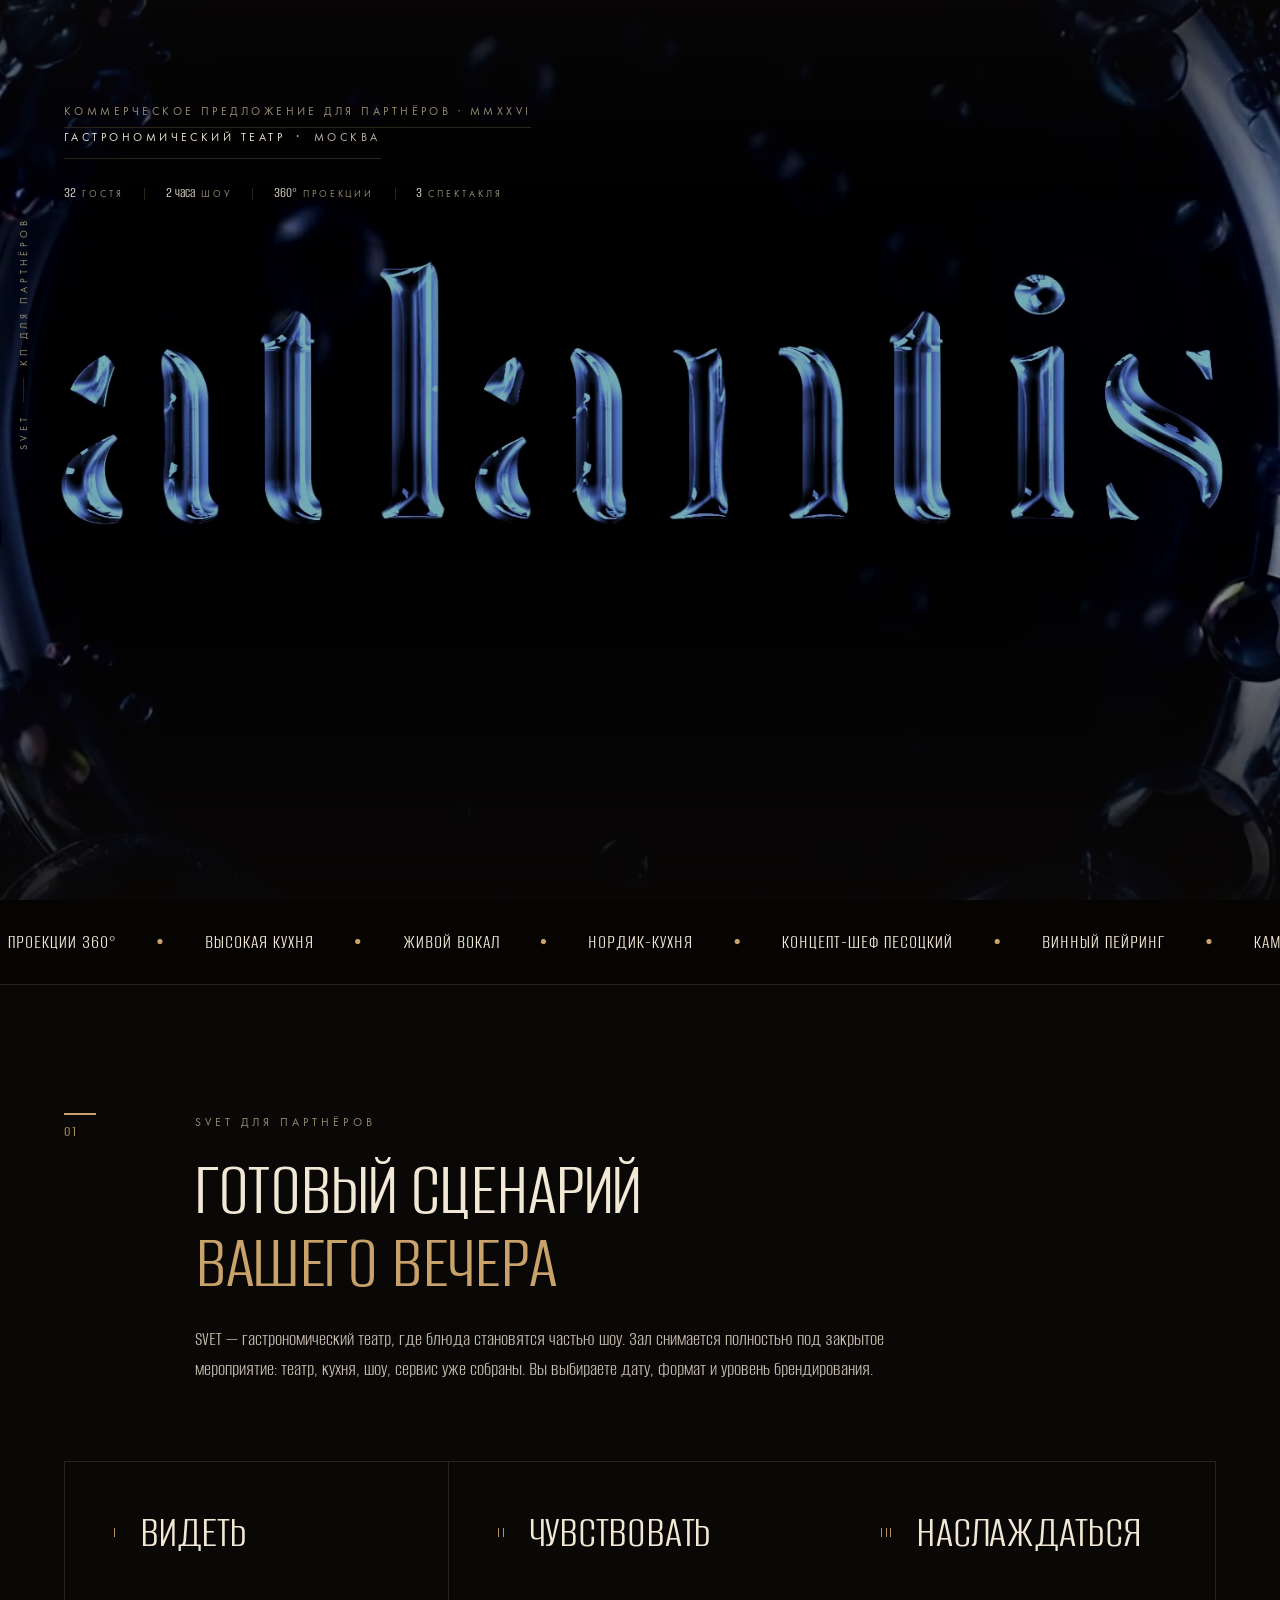
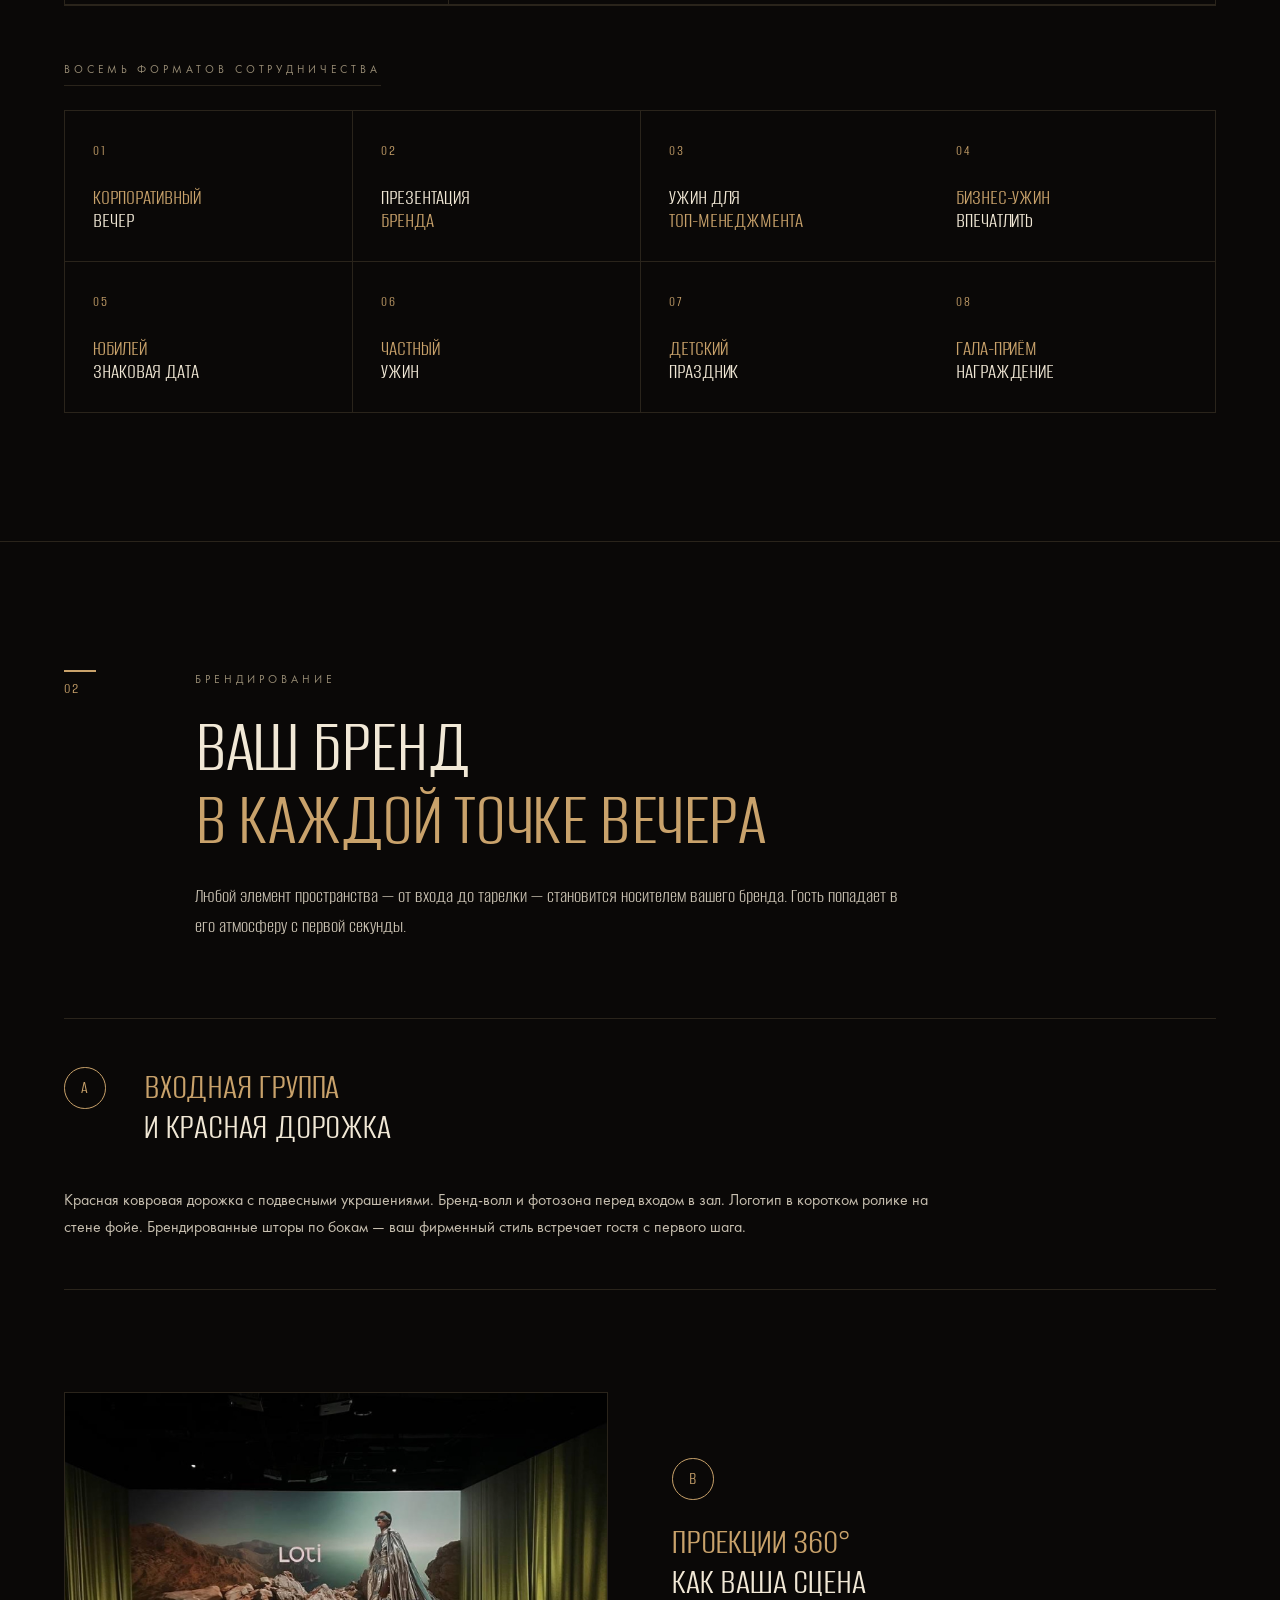
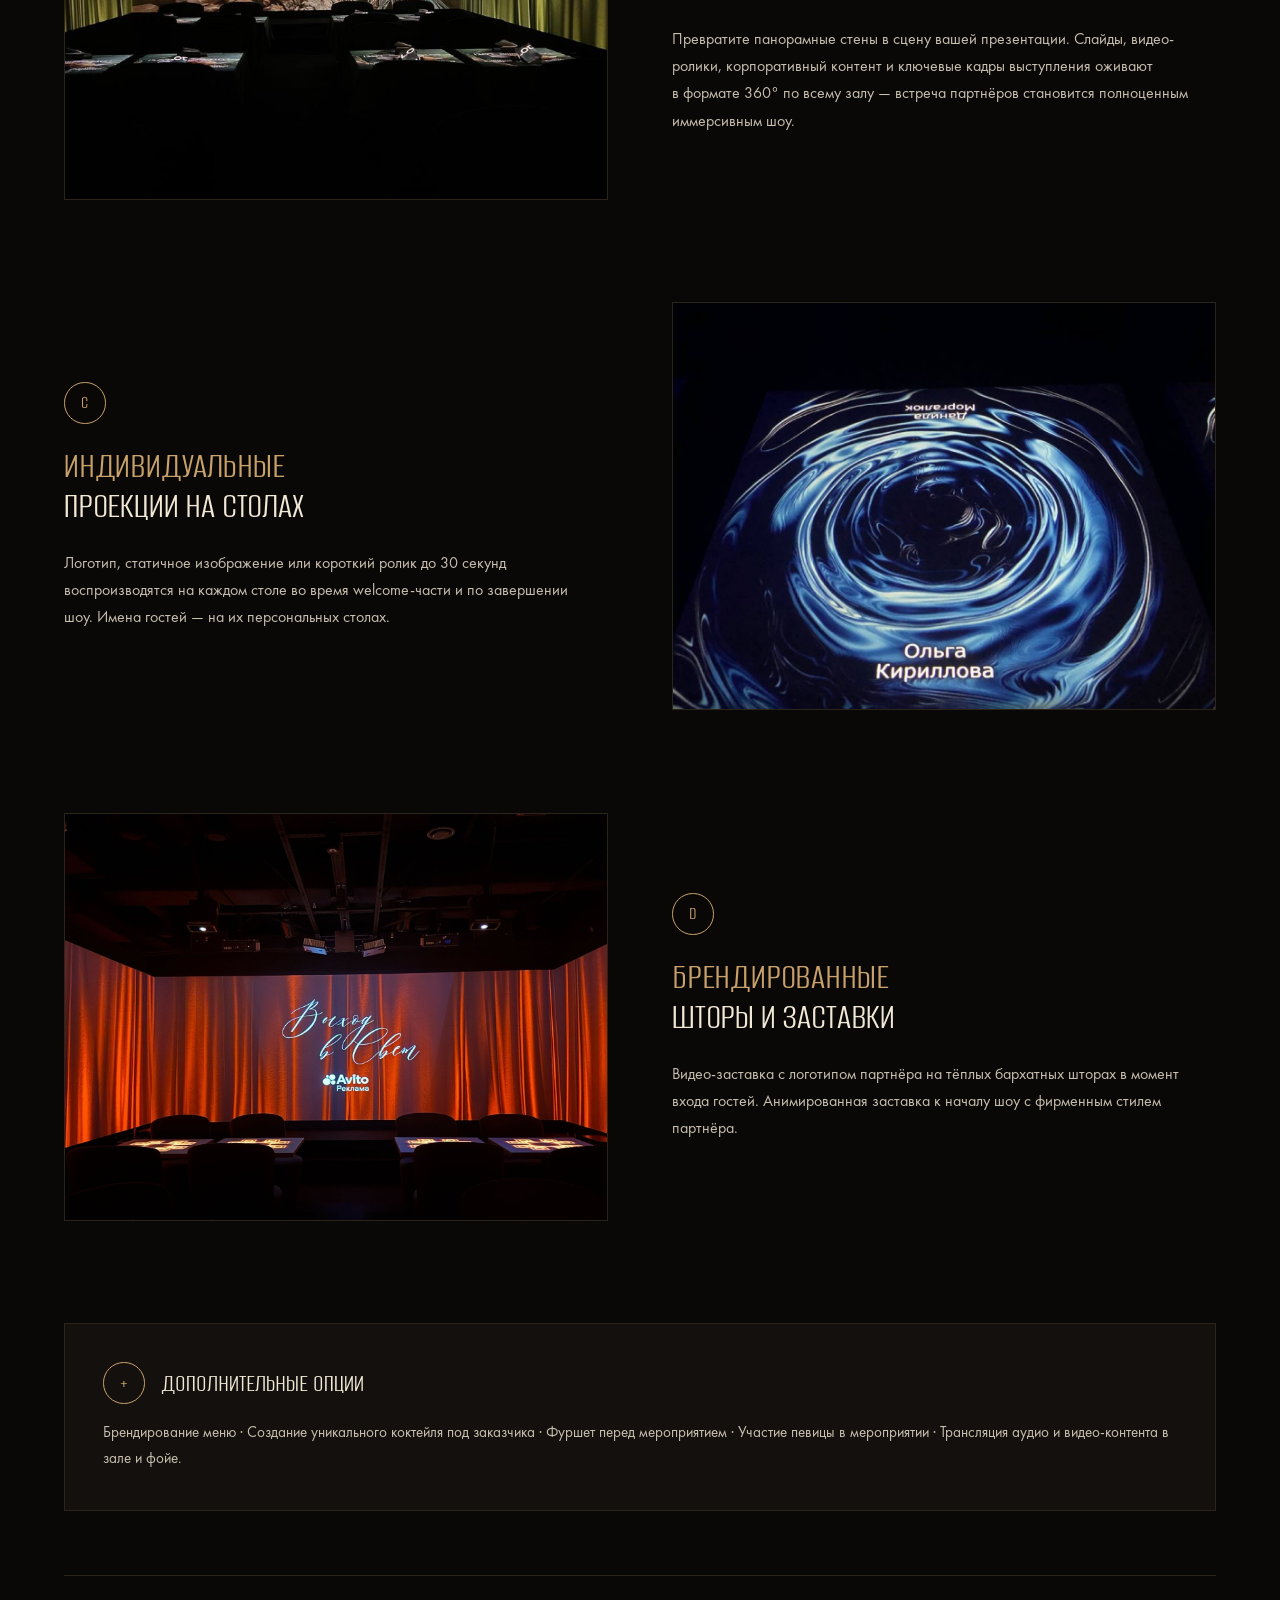
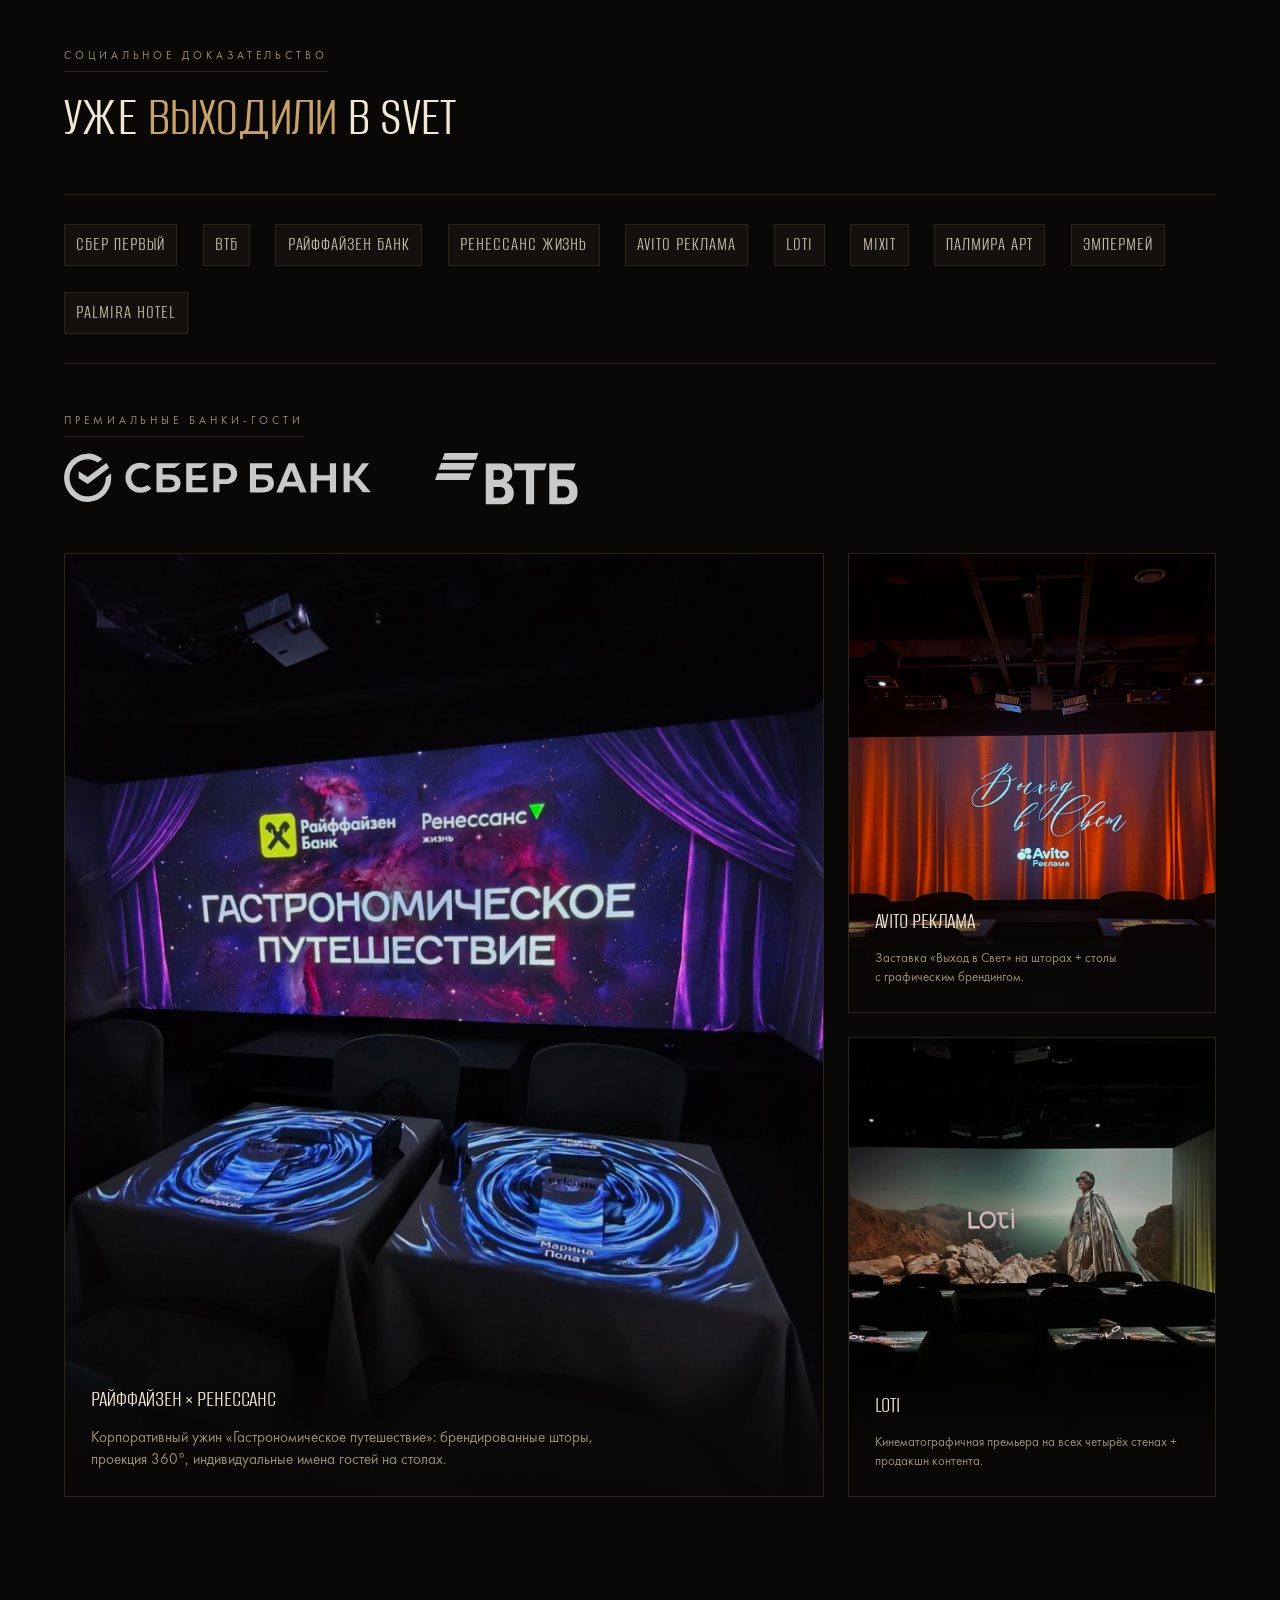
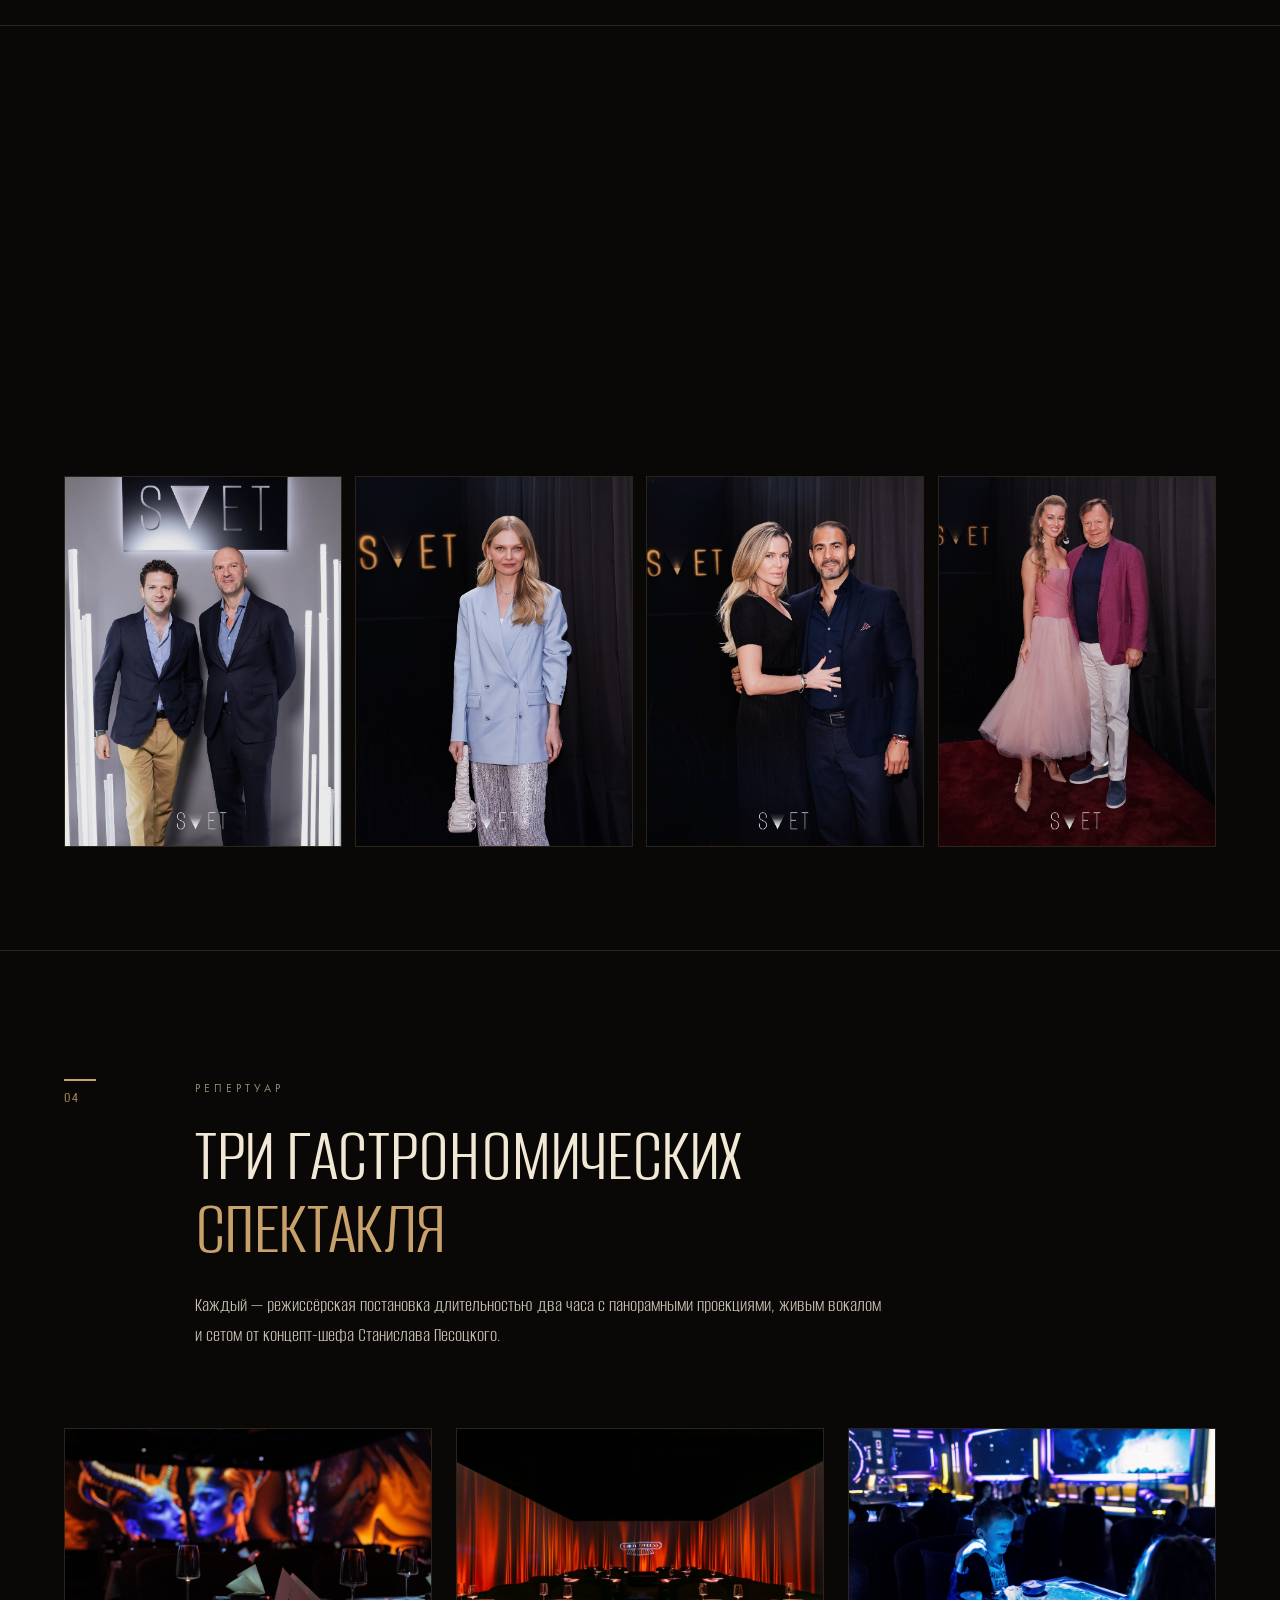
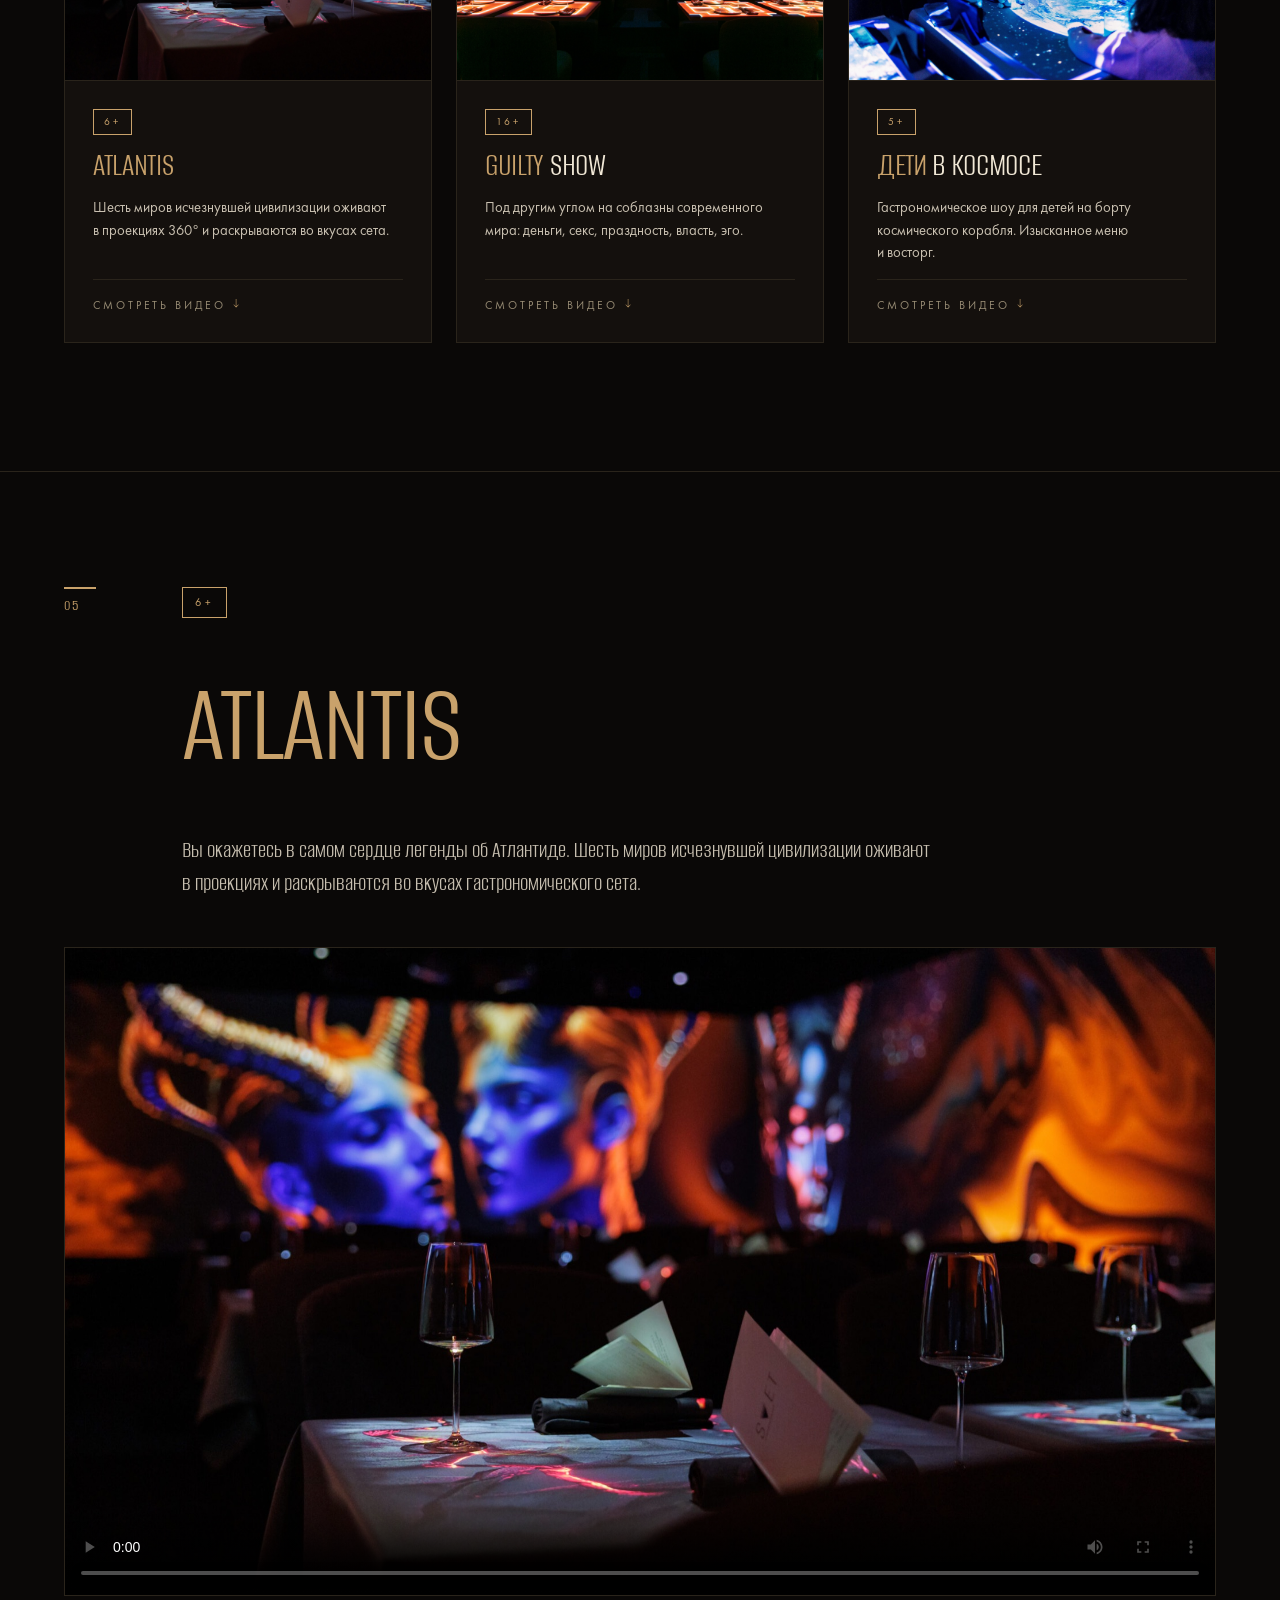
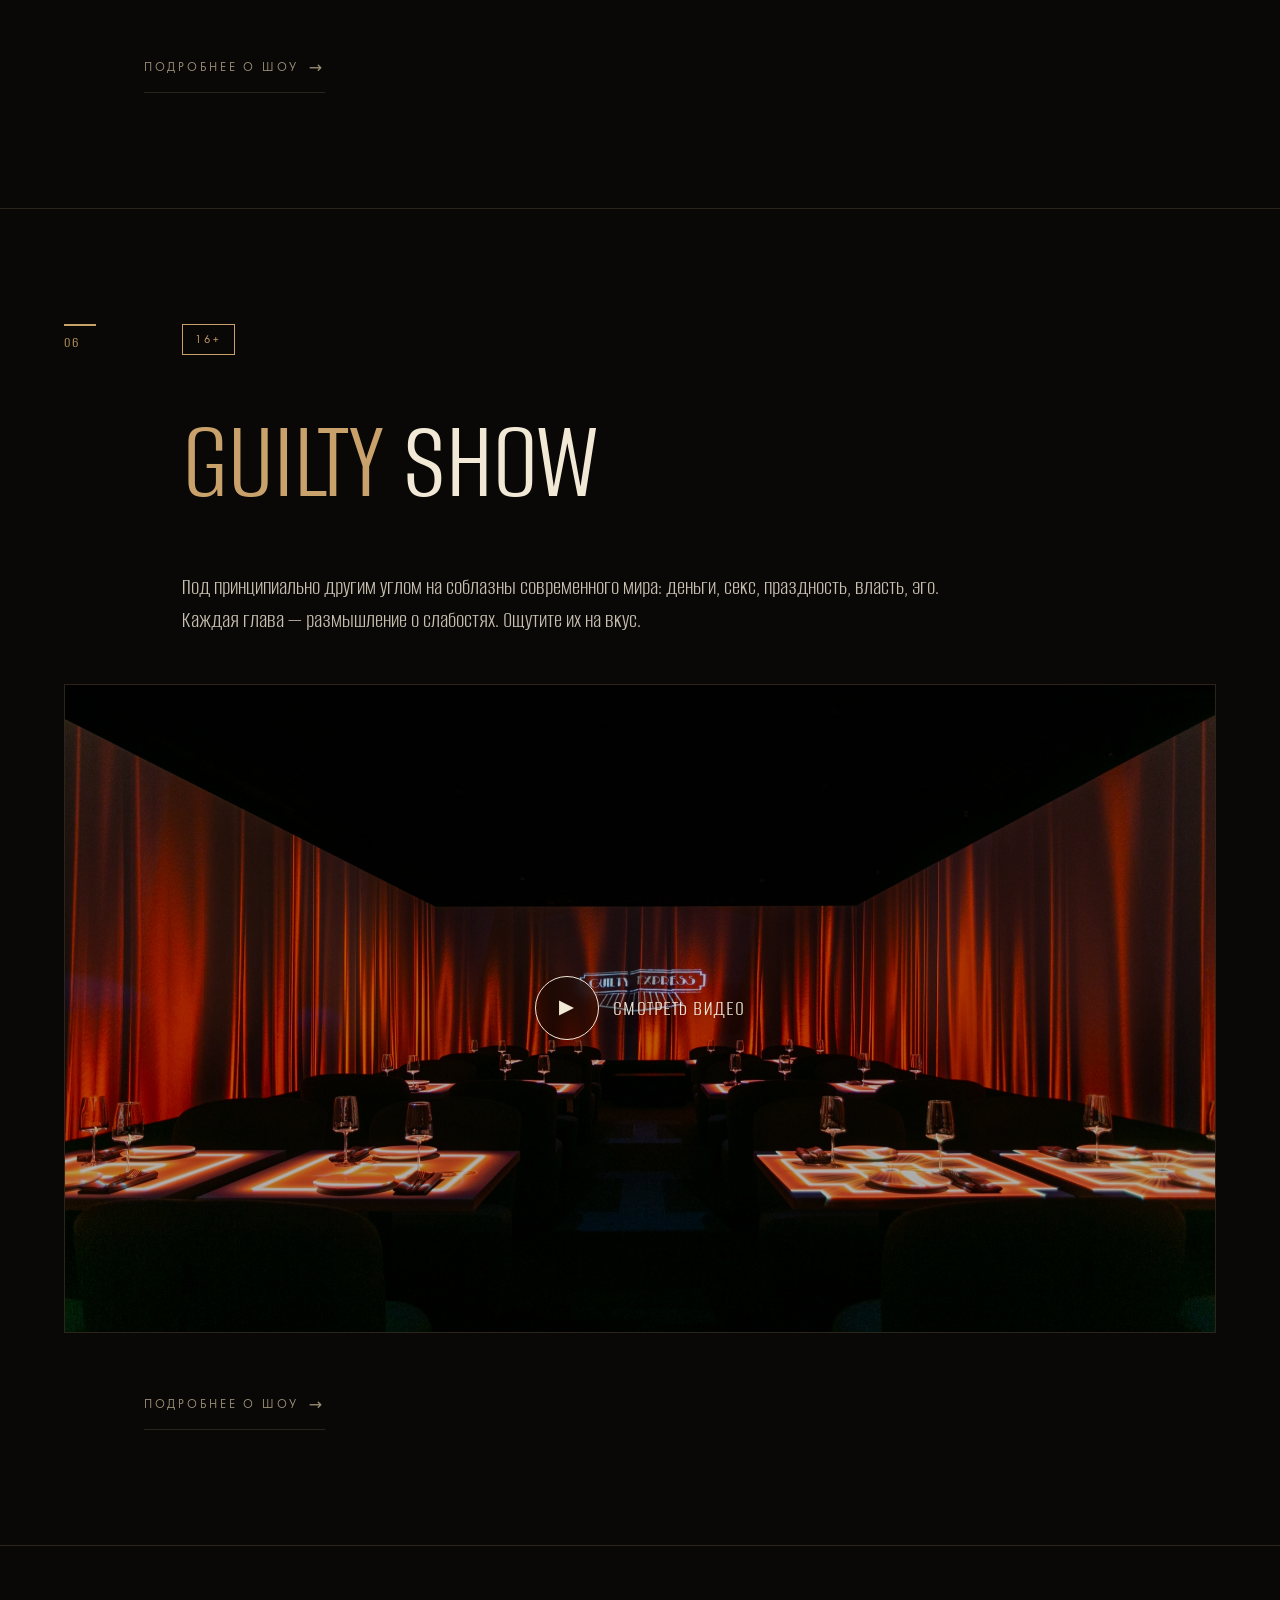
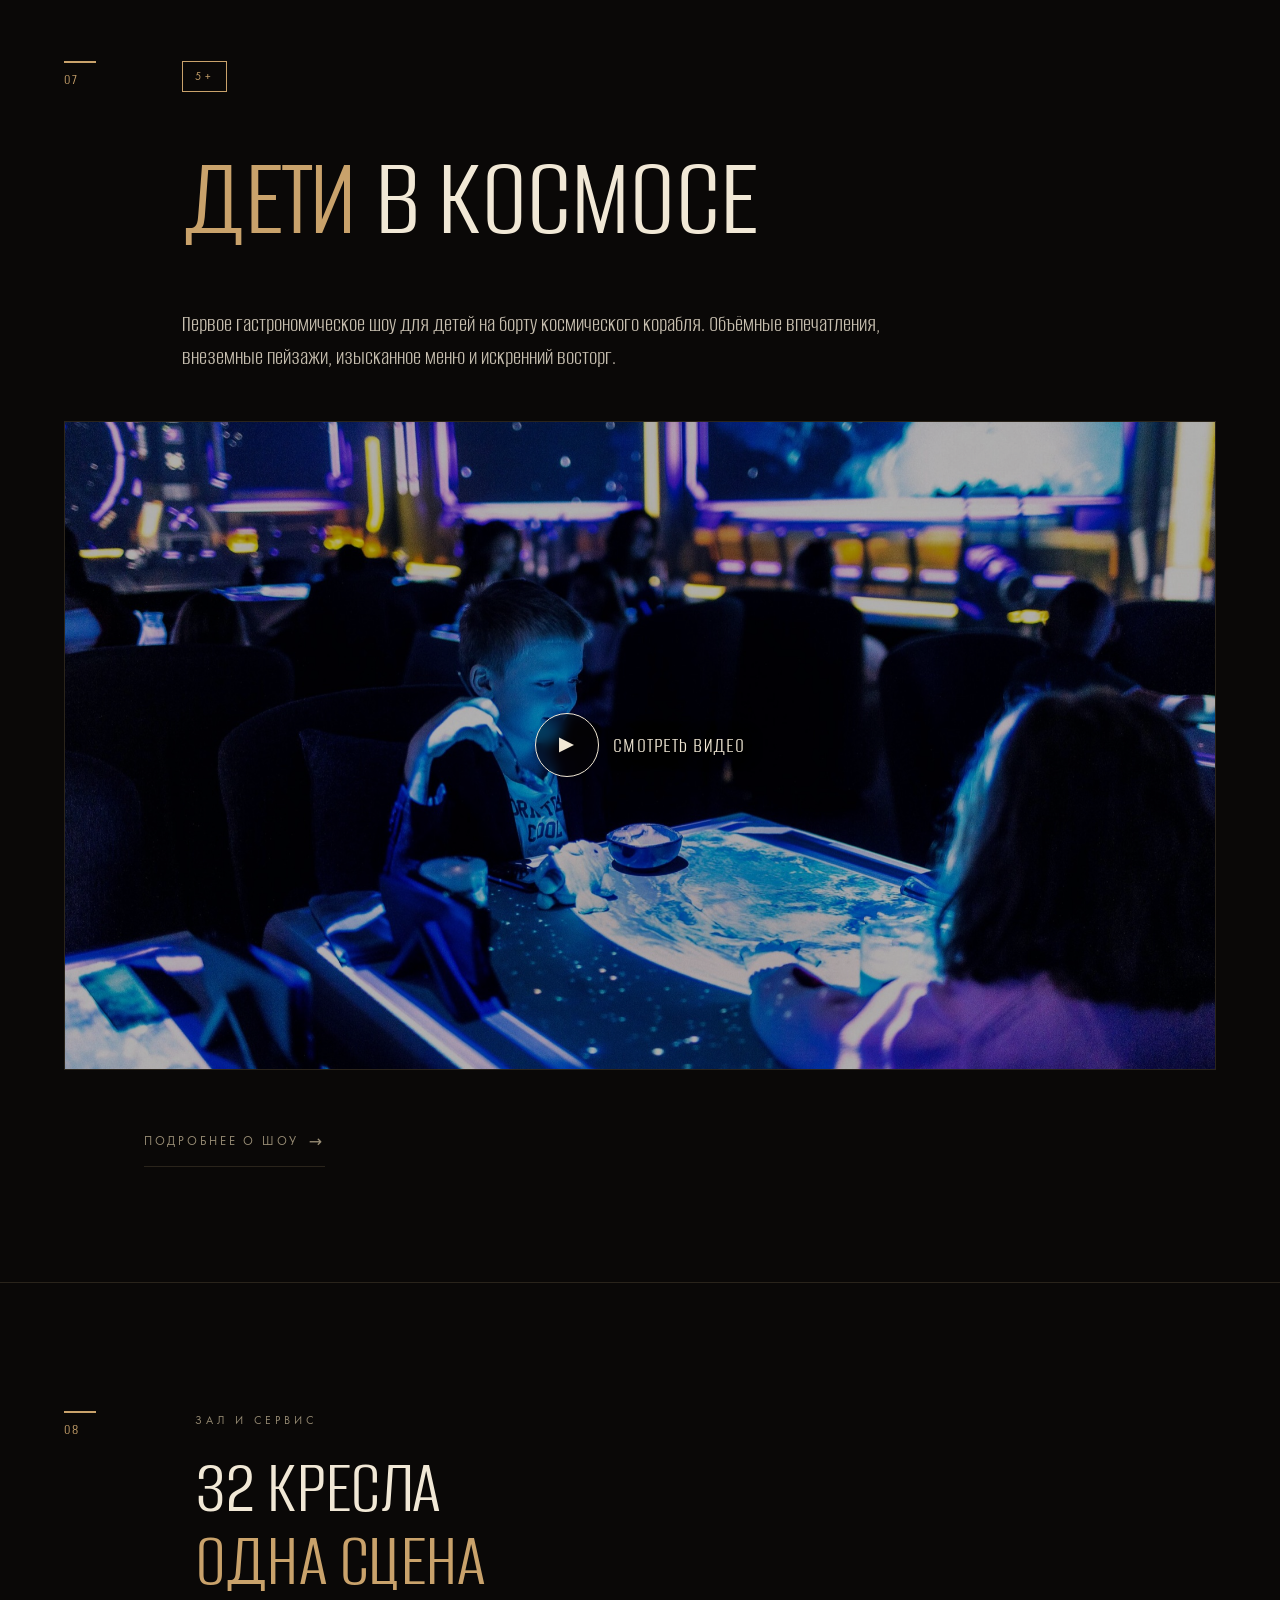
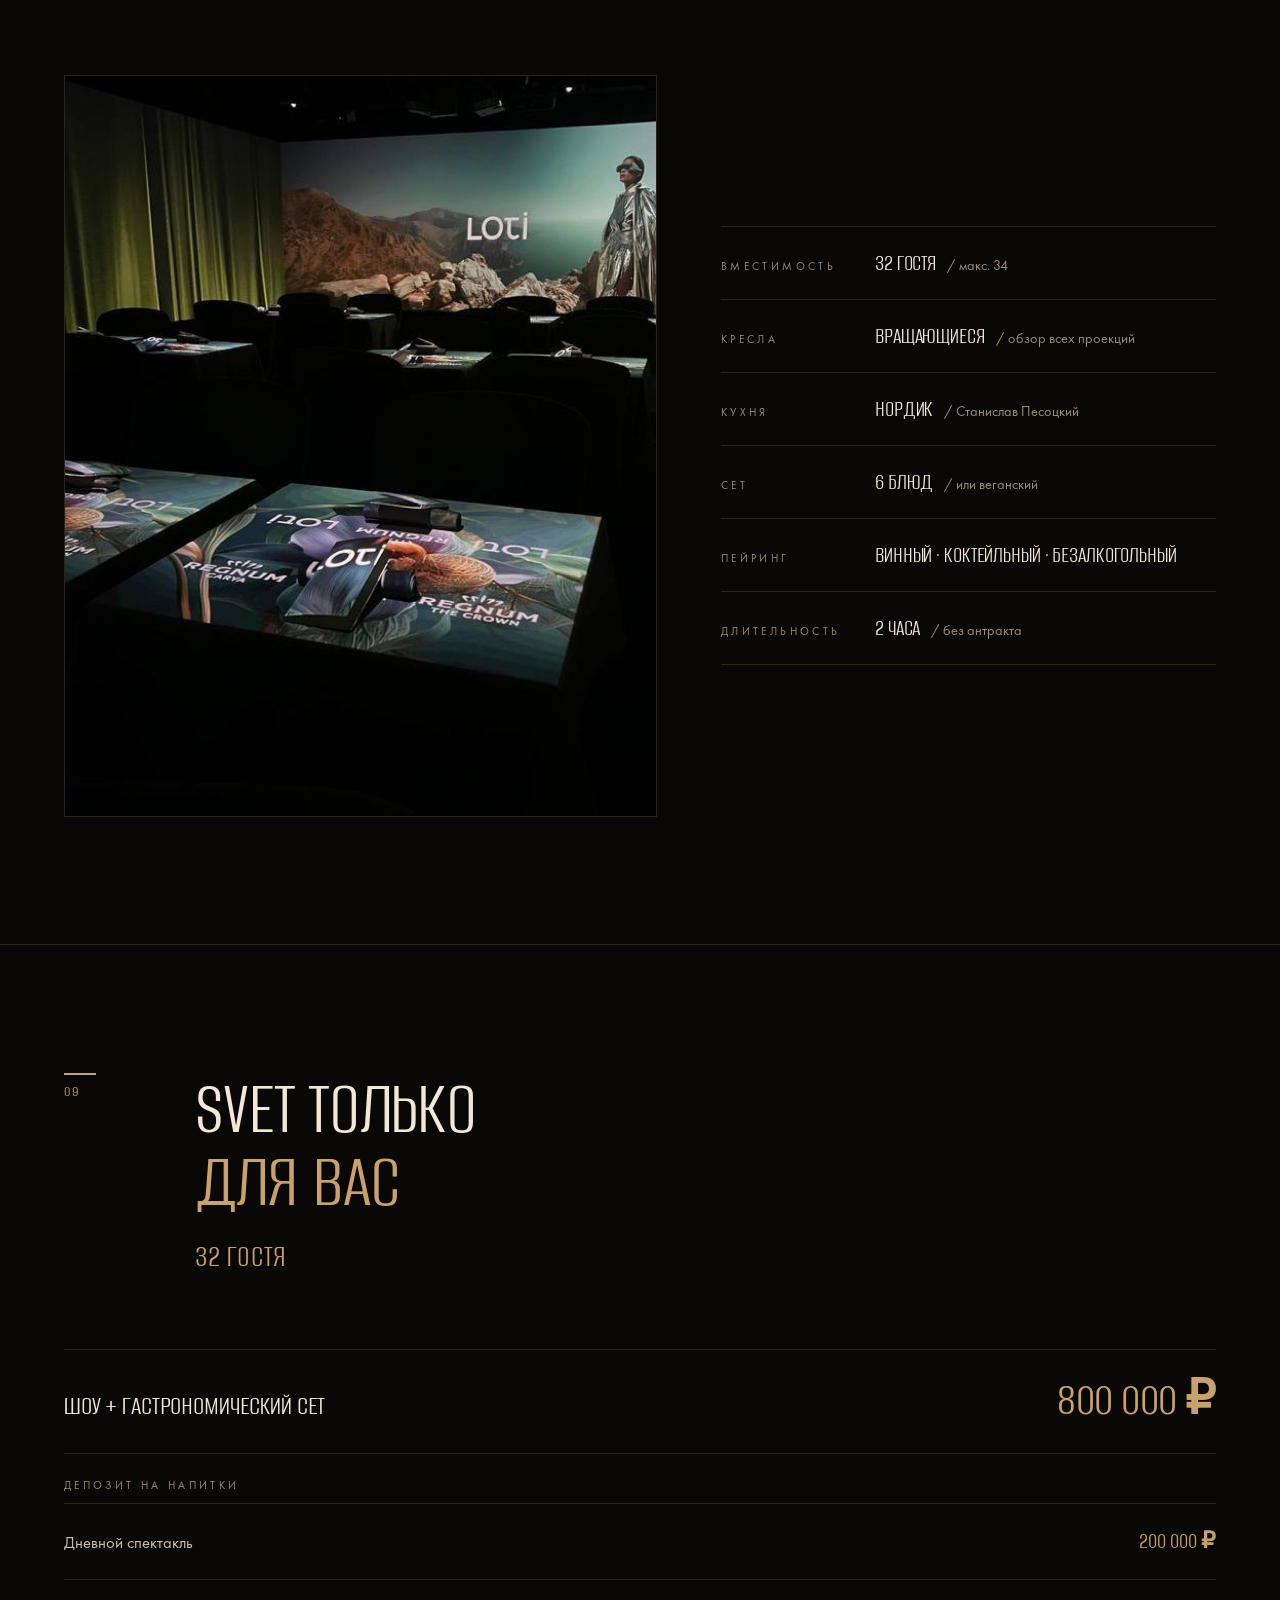
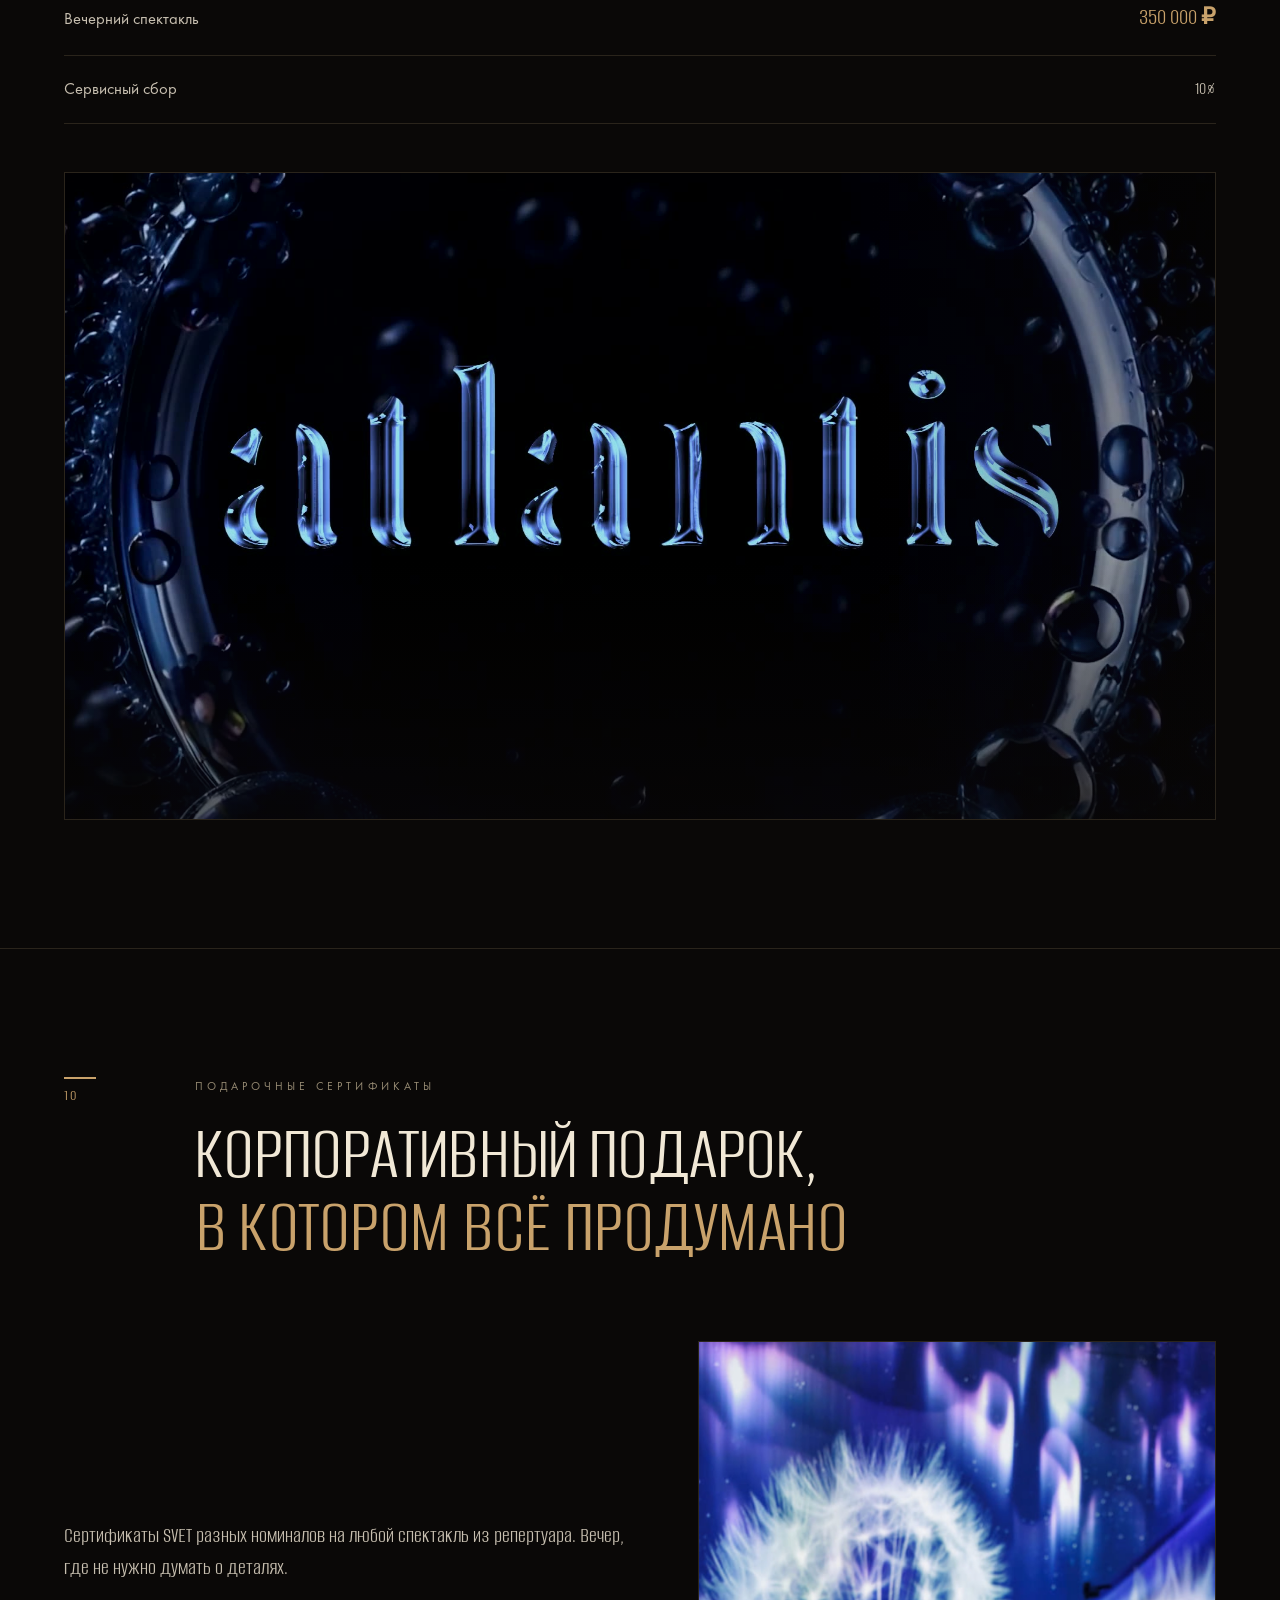
==== commit a862e2e6: "mobile: фиксы адаптива по всем секциям Hero: - stats-strip на mobile теперь не схлопывается до конте" ====
--- a/index.html
+++ b/index.html
@@ -6,16 +6,16 @@
   <title>SVET · Коммерческое предложение для партнёров</title>
   <meta name="description" content="Гастрономический театр SVET. Камерный зал на 32 гостя в центре Москвы. Корпоративные ужины, презентации брендов, выкуп зала, проекции 360° с интеграцией бренда.">
   <meta name="theme-color" content="#0a0807">
-  <link rel="icon" href="assets/favicon.svg?v=22" type="image/svg+xml">
-
-  <link rel="preload" href="assets/fonts/AlumniSans-Regular.ttf?v=22" as="font" type="font/ttf" crossorigin>
-  <link rel="preload" href="assets/fonts/FuturaPTBook.otf?v=22" as="font" type="font/otf" crossorigin>
+  <link rel="icon" href="assets/favicon.svg?v=24" type="image/svg+xml">
+
+  <link rel="preload" href="assets/fonts/AlumniSans-Regular.ttf?v=24" as="font" type="font/ttf" crossorigin>
+  <link rel="preload" href="assets/fonts/FuturaPTBook.otf?v=24" as="font" type="font/otf" crossorigin>
 
   <meta http-equiv="Cache-Control" content="no-cache, no-store, must-revalidate">
   <meta http-equiv="Pragma" content="no-cache">
   <meta http-equiv="Expires" content="0">
 
-  <link rel="stylesheet" href="styles.css?v=22">
+  <link rel="stylesheet" href="styles.css?v=24">
 </head>
 <body>
 
@@ -33,7 +33,7 @@
     <div class="hero__bg">
       <video class="hero__video" id="heroVideo"
              autoplay muted loop playsinline preload="auto"
-             poster="assets/images/hero-poster.jpg?v=22"
+             poster="assets/images/hero-poster.jpg?v=24"
              aria-hidden="true">
         <source data-src-landscape="assets/video/hero-2026.mp4?v=1"
                 data-src-portrait="assets/video/hero-2026-portrait.mp4?v=1"
@@ -186,7 +186,7 @@
           <p>Превратите панорамные стены в&nbsp;сцену вашей презентации. Слайды, видео-ролики, корпоративный контент и&nbsp;ключевые кадры выступления оживают в&nbsp;формате 360° по&nbsp;всему залу — встреча партнёров становится полноценным иммерсивным шоу.</p>
         </div>
         <figure class="brand-block__media reveal" style="--d:.1s">
-          <img src="assets/images/partner-loti.jpg?v=22" alt="Проекция 360° на стенах зала SVET" loading="lazy">
+          <img src="assets/images/partner-loti.jpg?v=24" alt="Проекция 360° на стенах зала SVET" loading="lazy">
         </figure>
       </div>
 
@@ -197,7 +197,7 @@
           <p>Логотип, статичное изображение или короткий ролик до 30 секунд воспроизводятся на каждом столе во время welcome-части и по завершении шоу. Имена гостей — на их персональных столах.</p>
         </div>
         <figure class="brand-block__media reveal" style="--d:.1s">
-          <img src="assets/images/branding-names.jpg?v=22" alt="Персональная проекция имени гостя на столе" loading="lazy">
+          <img src="assets/images/branding-names.jpg?v=24" alt="Персональная проекция имени гостя на столе" loading="lazy">
         </figure>
       </div>
 
@@ -208,7 +208,7 @@
           <p>Видео-заставка с логотипом партнёра на тёплых бархатных шторах в момент входа гостей. Анимированная заставка к началу шоу с фирменным стилем партнёра.</p>
         </div>
         <figure class="brand-block__media reveal" style="--d:.1s">
-          <img src="assets/images/branding-curtains-avito.jpg?v=22" alt="Брендированные шторы Avito Реклама в SVET" loading="lazy">
+          <img src="assets/images/branding-curtains-avito.jpg?v=24" alt="Брендированные шторы Avito Реклама в SVET" loading="lazy">
         </figure>
       </div>
 
@@ -240,31 +240,31 @@
           <span class="logo-wall__label">Премиальные банки-гости</span>
           <div class="logo-wall__row">
             <div class="logo-wall__item">
-              <img src="assets/images/logos/sber.svg?v=22" alt="Сбер Первый" loading="lazy">
+              <img src="assets/images/logos/sber.svg?v=24" alt="Сбер Первый" loading="lazy">
             </div>
             <div class="logo-wall__item">
-              <img src="assets/images/logos/vtb.svg?v=22" alt="ВТБ" loading="lazy">
+              <img src="assets/images/logos/vtb.svg?v=24" alt="ВТБ" loading="lazy">
             </div>
           </div>
         </div>
 
         <div class="proof-grid">
           <figure class="proof-tile proof-tile--lg reveal">
-            <img src="assets/images/partner-corporate.jpg?v=22" alt="Райффайзен Банк × Ренессанс жизнь — Гастрономическое путешествие" loading="lazy">
+            <img src="assets/images/partner-corporate.jpg?v=24" alt="Райффайзен Банк × Ренессанс жизнь — Гастрономическое путешествие" loading="lazy">
             <figcaption>
               <span>Райффайзен × Ренессанс</span>
               <em>Корпоративный ужин «Гастрономическое путешествие»: брендированные шторы, проекция 360°, индивидуальные имена гостей на&nbsp;столах.</em>
             </figcaption>
           </figure>
           <figure class="proof-tile reveal" style="--d:.1s">
-            <img src="assets/images/branding-curtains-avito.jpg?v=22" alt="Avito Реклама — Выход в Свет" loading="lazy">
+            <img src="assets/images/branding-curtains-avito.jpg?v=24" alt="Avito Реклама — Выход в Свет" loading="lazy">
             <figcaption>
               <span>Avito&nbsp;Реклама</span>
               <em>Заставка «Выход в&nbsp;Свет» на&nbsp;шторах + столы с&nbsp;графическим брендингом.</em>
             </figcaption>
           </figure>
           <figure class="proof-tile reveal" style="--d:.2s">
-            <img src="assets/images/partner-loti.jpg?v=22" alt="LOTI — премьера в SVET" loading="lazy">
+            <img src="assets/images/partner-loti.jpg?v=24" alt="LOTI — премьера в SVET" loading="lazy">
             <figcaption>
               <span>LOTI</span>
               <em>Кинематографичная премьера на&nbsp;всех четырёх стенах + продакшн контента.</em>
@@ -288,10 +288,10 @@
       </div>
 
       <div class="stars-grid">
-        <figure class="star-card reveal"><img src="assets/images/star-1.jpg?v=22" alt="Гость SVET" loading="lazy"></figure>
-        <figure class="star-card reveal" style="--d:.08s"><img src="assets/images/star-2.jpg?v=22" alt="Гостья SVET" loading="lazy"></figure>
-        <figure class="star-card reveal" style="--d:.16s"><img src="assets/images/star-3.jpg?v=22" alt="Гости SVET" loading="lazy"></figure>
-        <figure class="star-card reveal" style="--d:.24s"><img src="assets/images/star-4.jpg?v=22" alt="Гости SVET" loading="lazy"></figure>
+        <figure class="star-card reveal"><img src="assets/images/star-1.jpg?v=24" alt="Гость SVET" loading="lazy"></figure>
+        <figure class="star-card reveal" style="--d:.08s"><img src="assets/images/star-2.jpg?v=24" alt="Гостья SVET" loading="lazy"></figure>
+        <figure class="star-card reveal" style="--d:.16s"><img src="assets/images/star-3.jpg?v=24" alt="Гости SVET" loading="lazy"></figure>
+        <figure class="star-card reveal" style="--d:.24s"><img src="assets/images/star-4.jpg?v=24" alt="Гости SVET" loading="lazy"></figure>
       </div>
     </section>
 
@@ -312,7 +312,7 @@
         <li class="rep-card reveal">
           <a href="#show-atlantis" class="rep-card__link">
             <figure class="rep-card__media">
-              <img src="assets/images/show-atlantis.jpg?v=22" alt="Атлантида" loading="lazy">
+              <img src="assets/images/show-atlantis.jpg?v=24" alt="Атлантида" loading="lazy">
             </figure>
             <div class="rep-card__body">
               <span class="rep-card__age">6+</span>
@@ -325,7 +325,7 @@
         <li class="rep-card reveal" style="--d:.1s">
           <a href="#show-guilty" class="rep-card__link">
             <figure class="rep-card__media">
-              <img src="assets/images/show-guilty-hd.jpg?v=22" alt="Guilty Show" loading="lazy">
+              <img src="assets/images/show-guilty-hd.jpg?v=24" alt="Guilty Show" loading="lazy">
             </figure>
             <div class="rep-card__body">
               <span class="rep-card__age">16+</span>
@@ -338,7 +338,7 @@
         <li class="rep-card reveal" style="--d:.2s">
           <a href="#show-kids" class="rep-card__link">
             <figure class="rep-card__media">
-              <img src="assets/images/show-kids.jpg?v=22" alt="Дети в космосе" loading="lazy">
+              <img src="assets/images/show-kids.jpg?v=24" alt="Дети в космосе" loading="lazy">
             </figure>
             <div class="rep-card__body">
               <span class="rep-card__age">5+</span>
@@ -362,7 +362,7 @@
         </div>
         <div class="show-detail__video reveal" style="--d:.1s">
           <video class="show-detail__player" controls preload="metadata"
-                 poster="assets/images/show-atlantis.jpg?v=22">
+                 poster="assets/images/show-atlantis.jpg?v=24">
             <source src="assets/video/hero-2026.mp4?v=1" type="video/mp4">
           </video>
         </div>
@@ -383,7 +383,7 @@
         </div>
         <div class="show-detail__video reveal" style="--d:.1s">
           <a href="https://svetshow.ru/ru/guilty-express/" target="_blank" rel="noopener" class="show-detail__poster">
-            <img src="assets/images/show-guilty-hd.jpg?v=22" alt="Guilty Show в SVET" loading="lazy">
+            <img src="assets/images/show-guilty-hd.jpg?v=24" alt="Guilty Show в SVET" loading="lazy">
             <span class="show-detail__play"><i>▶</i> Смотреть видео</span>
           </a>
         </div>
@@ -404,7 +404,7 @@
         </div>
         <div class="show-detail__video reveal" style="--d:.1s">
           <a href="https://svetshow.ru/ru/deti-v-kosmose/" target="_blank" rel="noopener" class="show-detail__poster">
-            <img src="assets/images/show-kids.jpg?v=22" alt="Дети в космосе в SVET" loading="lazy">
+            <img src="assets/images/show-kids.jpg?v=24" alt="Дети в космосе в SVET" loading="lazy">
             <span class="show-detail__play"><i>▶</i> Смотреть видео</span>
           </a>
         </div>
@@ -426,7 +426,7 @@
 
       <div class="hall-grid">
         <figure class="hall-grid__media reveal">
-          <img src="assets/images/partner-tables.jpg?v=22" alt="Зал SVET с проекциями на столах" loading="lazy">
+          <img src="assets/images/partner-tables.jpg?v=24" alt="Зал SVET с проекциями на столах" loading="lazy">
         </figure>
 
         <dl class="specs reveal" style="--d:.1s">
@@ -491,7 +491,7 @@
       <figure class="pricing-tease reveal">
         <video class="pricing-tease__video"
                autoplay muted loop playsinline preload="metadata"
-               poster="assets/images/hero-poster.jpg?v=22"
+               poster="assets/images/hero-poster.jpg?v=24"
                aria-hidden="true">
           <source src="assets/video/hero-2026.mp4?v=1" type="video/mp4">
         </video>
@@ -518,7 +518,7 @@
           </ul>
         </div>
         <figure class="certs__media reveal" style="--d:.1s">
-          <img src="assets/images/atmosphere-1.jpg?v=22" alt="Атмосфера в зале SVET" loading="lazy">
+          <img src="assets/images/atmosphere-1.jpg?v=24" alt="Атмосфера в зале SVET" loading="lazy">
         </figure>
       </div>
     </section>
@@ -569,7 +569,7 @@
       <figure class="contact-finale reveal" style="--d:.7s">
         <video class="contact-finale__video"
                autoplay muted loop playsinline preload="metadata"
-               poster="assets/images/contact-finale-poster.jpg?v=22"
+               poster="assets/images/contact-finale-poster.jpg?v=24"
                aria-hidden="true">
           <source src="assets/video/contact-finale.mp4?v=1" type="video/mp4">
         </video>
@@ -580,7 +580,7 @@
     <footer class="footer">
       <div class="footer__grid">
         <div class="footer__brand">
-          <img class="footer__logo" src="assets/images/svet-logo.png?v=22" alt="SVET — гастрономический театр" width="240">
+          <img class="footer__logo" src="assets/images/svet-logo.png?v=24" alt="SVET — гастрономический театр" width="240">
         </div>
 
         <div class="footer__col">
@@ -609,6 +609,6 @@
 
   </main>
 
-  <script src="script.js?v=22" defer></script>
+  <script src="script.js?v=24" defer></script>
 </body>
 </html>
--- a/styles.css
+++ b/styles.css
@@ -8,28 +8,28 @@
   font-weight: 100;
   font-style: normal;
   font-display: swap;
-  src: url('assets/fonts/AlumniSans-Thin.ttf?v=22') format('truetype');
+  src: url('assets/fonts/AlumniSans-Thin.ttf?v=24') format('truetype');
 }
 @font-face {
   font-family: 'Alumni Sans';
   font-weight: 300;
   font-style: normal;
   font-display: swap;
-  src: url('assets/fonts/AlumniSans-Light.ttf?v=22') format('truetype');
+  src: url('assets/fonts/AlumniSans-Light.ttf?v=24') format('truetype');
 }
 @font-face {
   font-family: 'Alumni Sans';
   font-weight: 400 700;
   font-style: normal;
   font-display: swap;
-  src: url('assets/fonts/AlumniSans-Regular.ttf?v=22') format('truetype');
+  src: url('assets/fonts/AlumniSans-Regular.ttf?v=24') format('truetype');
 }
 @font-face {
   font-family: 'Futura PT';
   font-weight: 300 600;
   font-style: normal;
   font-display: swap;
-  src: url('assets/fonts/FuturaPTBook.otf?v=22') format('opentype');
+  src: url('assets/fonts/FuturaPTBook.otf?v=24') format('opentype');
 }
 
 :root {
@@ -2030,7 +2030,7 @@
   .pillars { grid-template-columns: 1fr; }
   .section__head { grid-template-columns: 1fr; gap: 0; }
   .section__num { padding-bottom: 1rem; padding-top: 0; }
-  .section__meta, .section__title, .section__lede { grid-column: 1; }
+  .section__meta, .section__title, .section__lede, .section__sublede { grid-column: 1; }
   .footer__grid { grid-template-columns: 1fr; }
   .footer__brand { grid-column: span 1; }
   .faq__item summary { grid-template-columns: 40px 1fr 30px; gap: 0.8rem; }
@@ -2044,8 +2044,50 @@
     row-gap: 0.5rem;
   }
   .formats__arrow { display: none; }
-  .stats-strip { gap: 1rem; padding: 1rem; }
+  .stats-strip {
+    display: grid;
+    grid-template-columns: repeat(2, 1fr);
+    gap: 0.55rem 0.8rem;
+    padding: 0.9rem 0;
+    border-top: 1px solid var(--rule);
+    border-bottom: 1px solid var(--rule);
+    margin-top: 0.4rem;
+    width: 100%;
+    align-self: stretch;
+  }
   .stats-strip__sep { display: none; }
+  .stats-strip__item {
+    display: flex;
+    flex-direction: column;
+    align-items: stretch;
+    gap: 0.15rem;
+    min-width: 0;
+    width: 100%;
+  }
+  .stats-strip__item b {
+    font-size: 1rem;
+    line-height: 1;
+    text-shadow: 0 1px 4px rgba(0,0,0,0.6);
+  }
+  .stats-strip__item span {
+    display: block;
+    font-size: 0.6rem;
+    font-weight: 600;
+    letter-spacing: 0.15em;
+    line-height: 1.2;
+    width: 100%;
+    color: var(--ink-soft);
+    text-shadow: 0 1px 3px rgba(0,0,0,0.7);
+  }
+  .hero .kicker { text-shadow: 0 1px 4px rgba(0,0,0,0.55); }
+  .hero__sub {
+    text-shadow: 0 1px 4px rgba(0,0,0,0.55);
+    background: rgba(10,8,7,0.18);
+    padding: 0.5rem 0.7rem 0.6rem;
+    backdrop-filter: blur(4px);
+    -webkit-backdrop-filter: blur(4px);
+    border-bottom: 0;
+  }
   .pricing__range { font-size: clamp(2.4rem, 14vw, 4rem); }
   .specs__row { grid-template-columns: 1fr; gap: 0.3rem; }
   .proof-grid { grid-template-columns: 1fr; }
@@ -2060,6 +2102,43 @@
   .show-detail__age, .show-detail__title, .show-detail__lede { grid-column: 1; }
   .show-detail__play { font-size: 0.95rem; gap: 0.6rem; }
   .show-detail__play i { width: 48px; height: 48px; }
+
+  /* certs list — стек на мобиле, чтобы строки не дрались */
+  .certs__list li {
+    flex-direction: column;
+    align-items: flex-start;
+    gap: 0.3rem;
+    padding: 0.9rem 0;
+  }
+  .certs__list em { text-align: left; }
+
+  /* contact-finale — компактнее на мобиле */
+  .contact-finale { aspect-ratio: 4 / 3; }
+
+  /* hero subtitle — мягче переносы */
+  .hero__sub { font-size: 0.65rem; letter-spacing: 0.25em; }
+
+  /* footer columns — иначе ссылки лезут */
+  .footer__grid { gap: 1.6rem; }
+
+  /* logo-wall — компактнее */
+  .logo-wall__row { gap: 1.4rem; }
+  .logo-wall__item { height: 32px; }
+}
+
+/* very small (Galaxy Fold etc.) ================================== */
+@media (max-width: 360px) {
+  :root { --gutter: 1rem; }
+  .stats-strip__item b { font-size: 0.95rem; }
+  .stats-strip__item span { font-size: 0.55rem; letter-spacing: 0.25em; }
+  .pricing-list__row--main {
+    flex-direction: column;
+    align-items: flex-start;
+    gap: 0.5rem;
+  }
+  .pricing-list__row--main .pricing-list__value { font-size: 2rem; }
+  .partners-strip li { font-size: 0.78rem; padding: 0.22rem 0.45rem; }
+  .messenger { gap: 0.2rem; }
 }
 
 /* ====== reduced motion =========================================== */
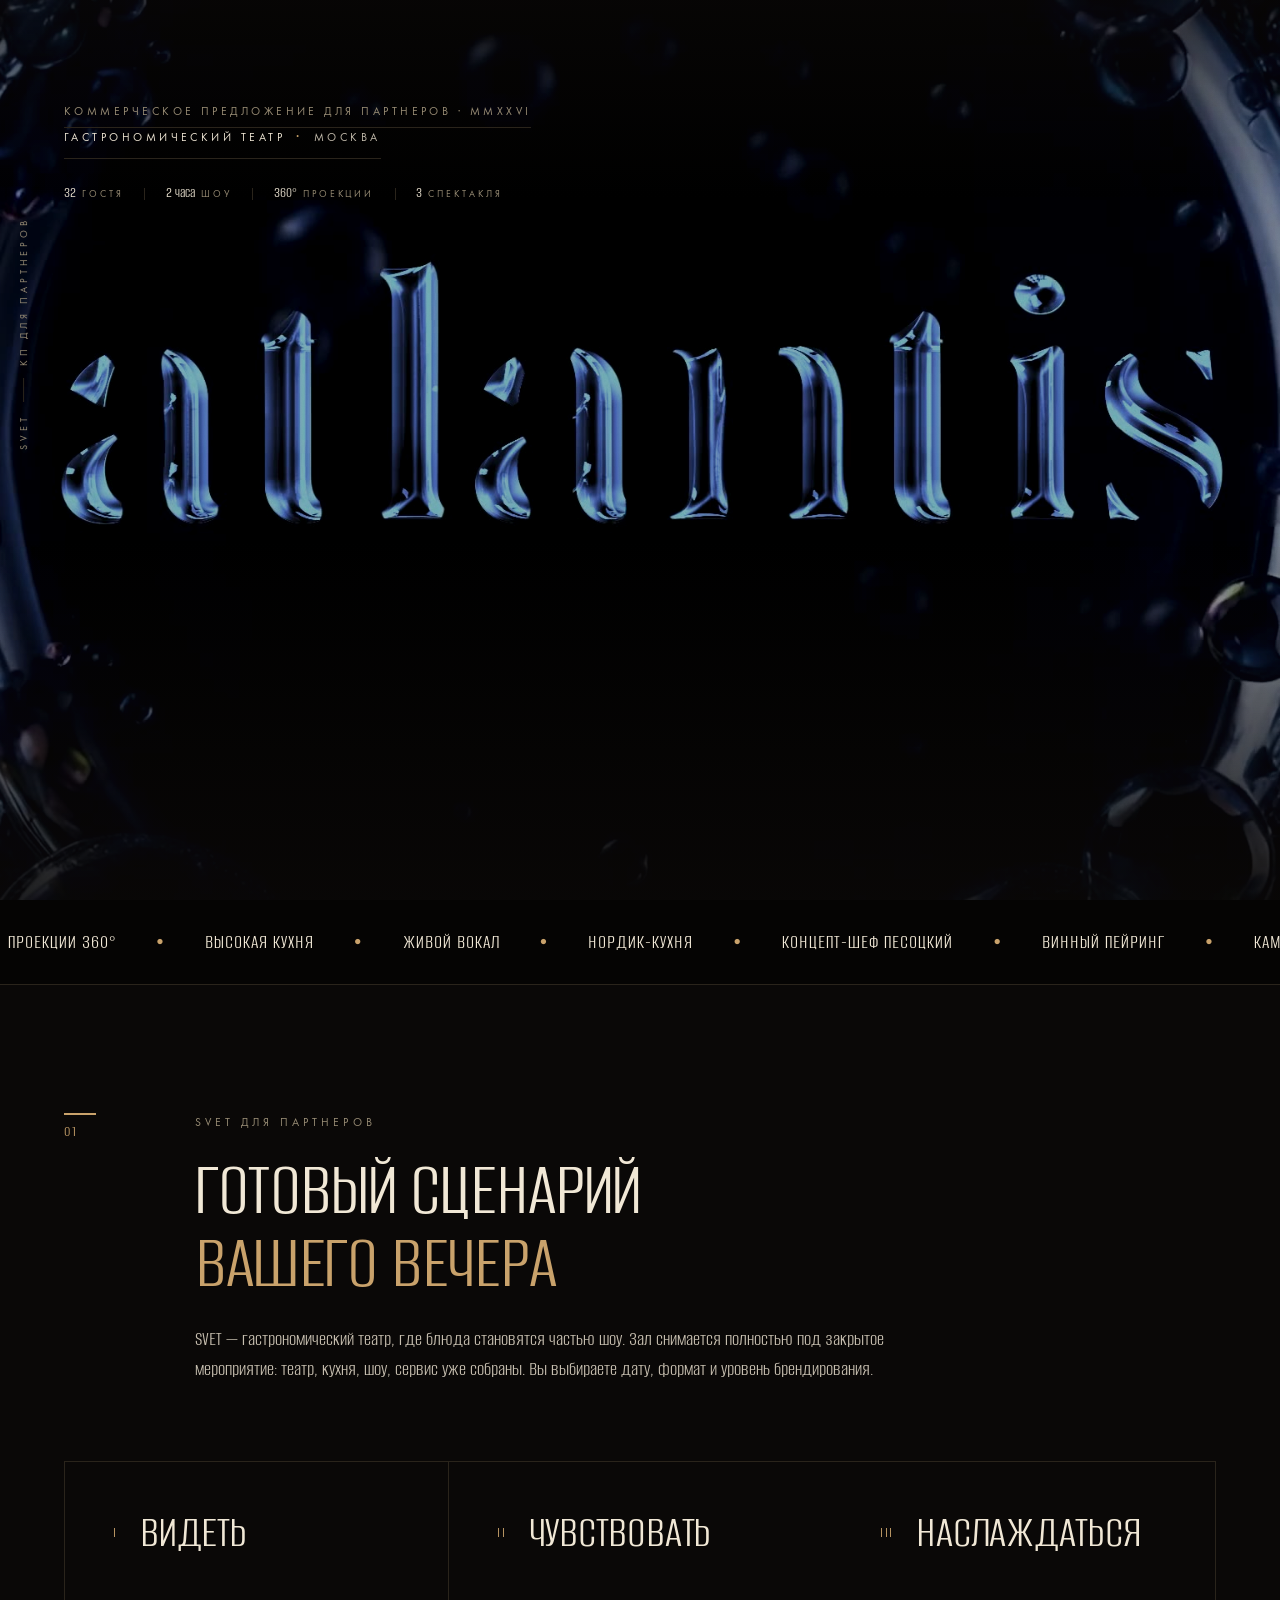
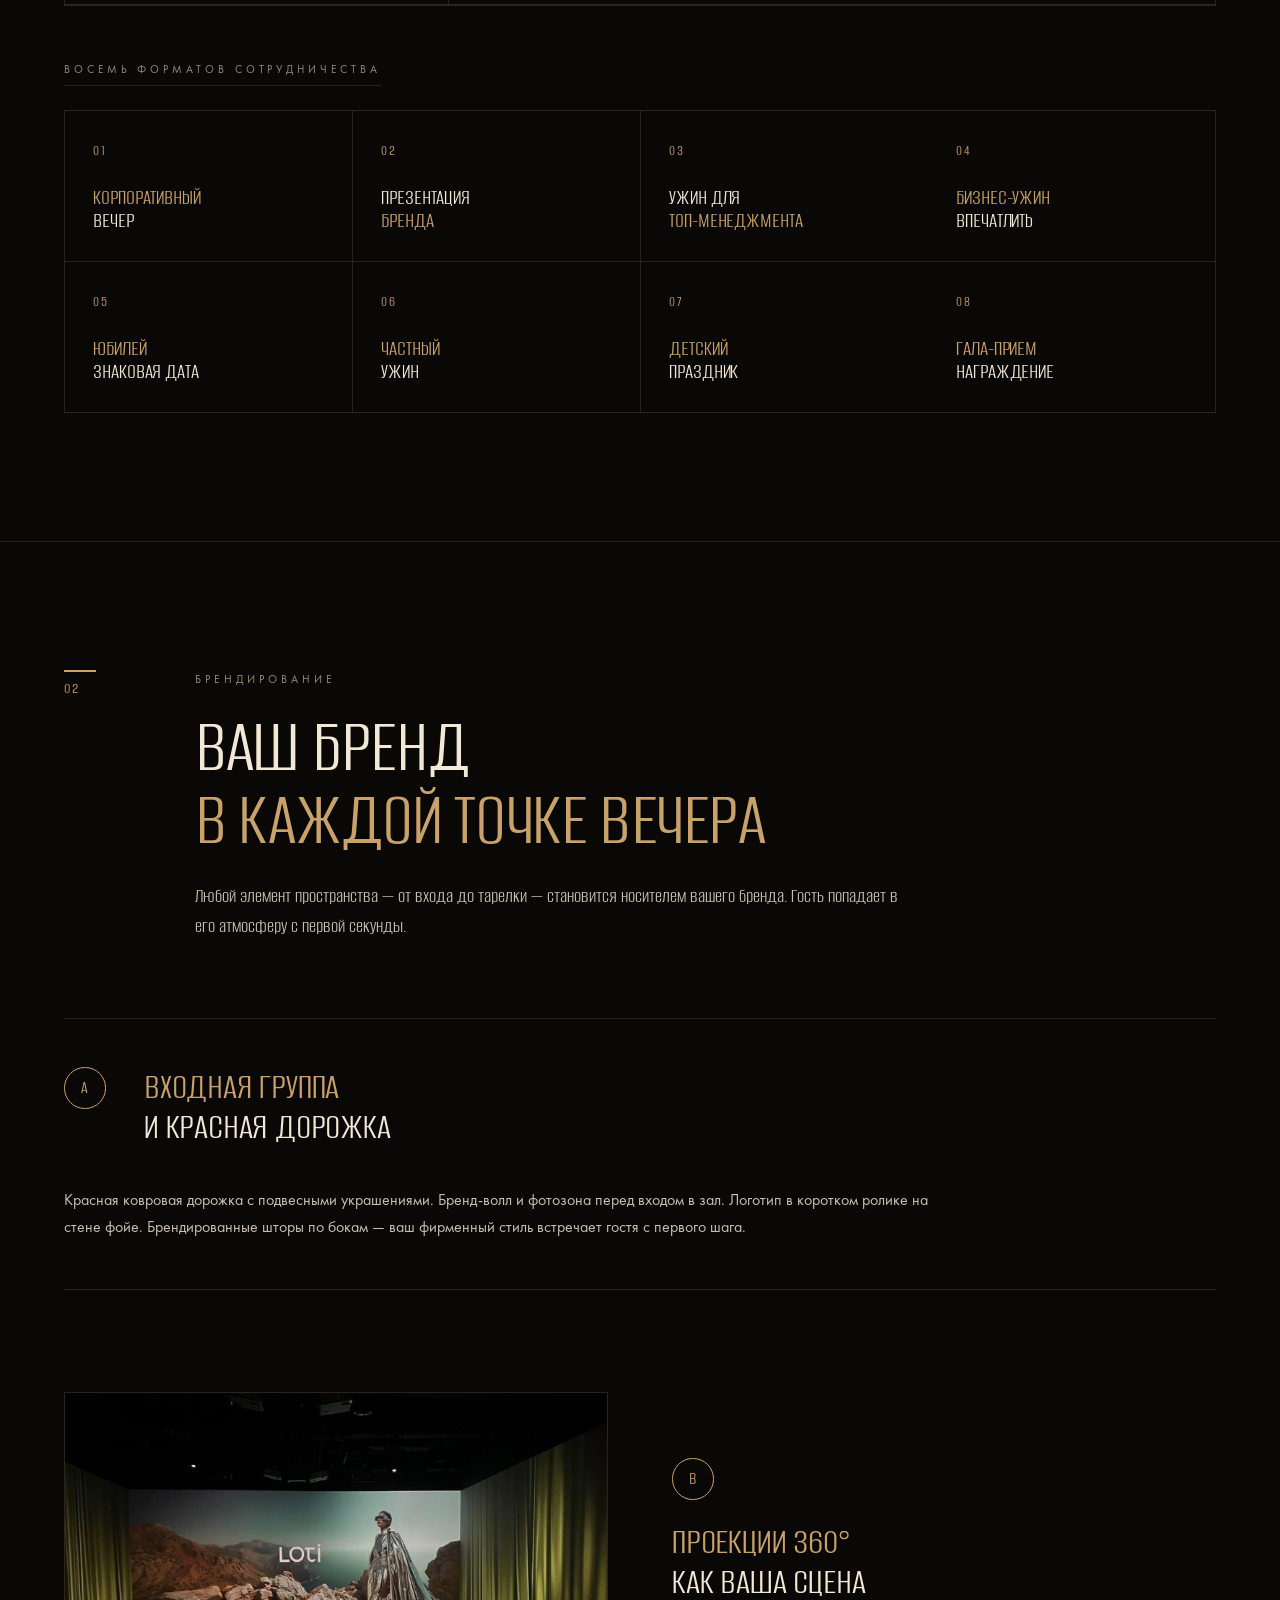
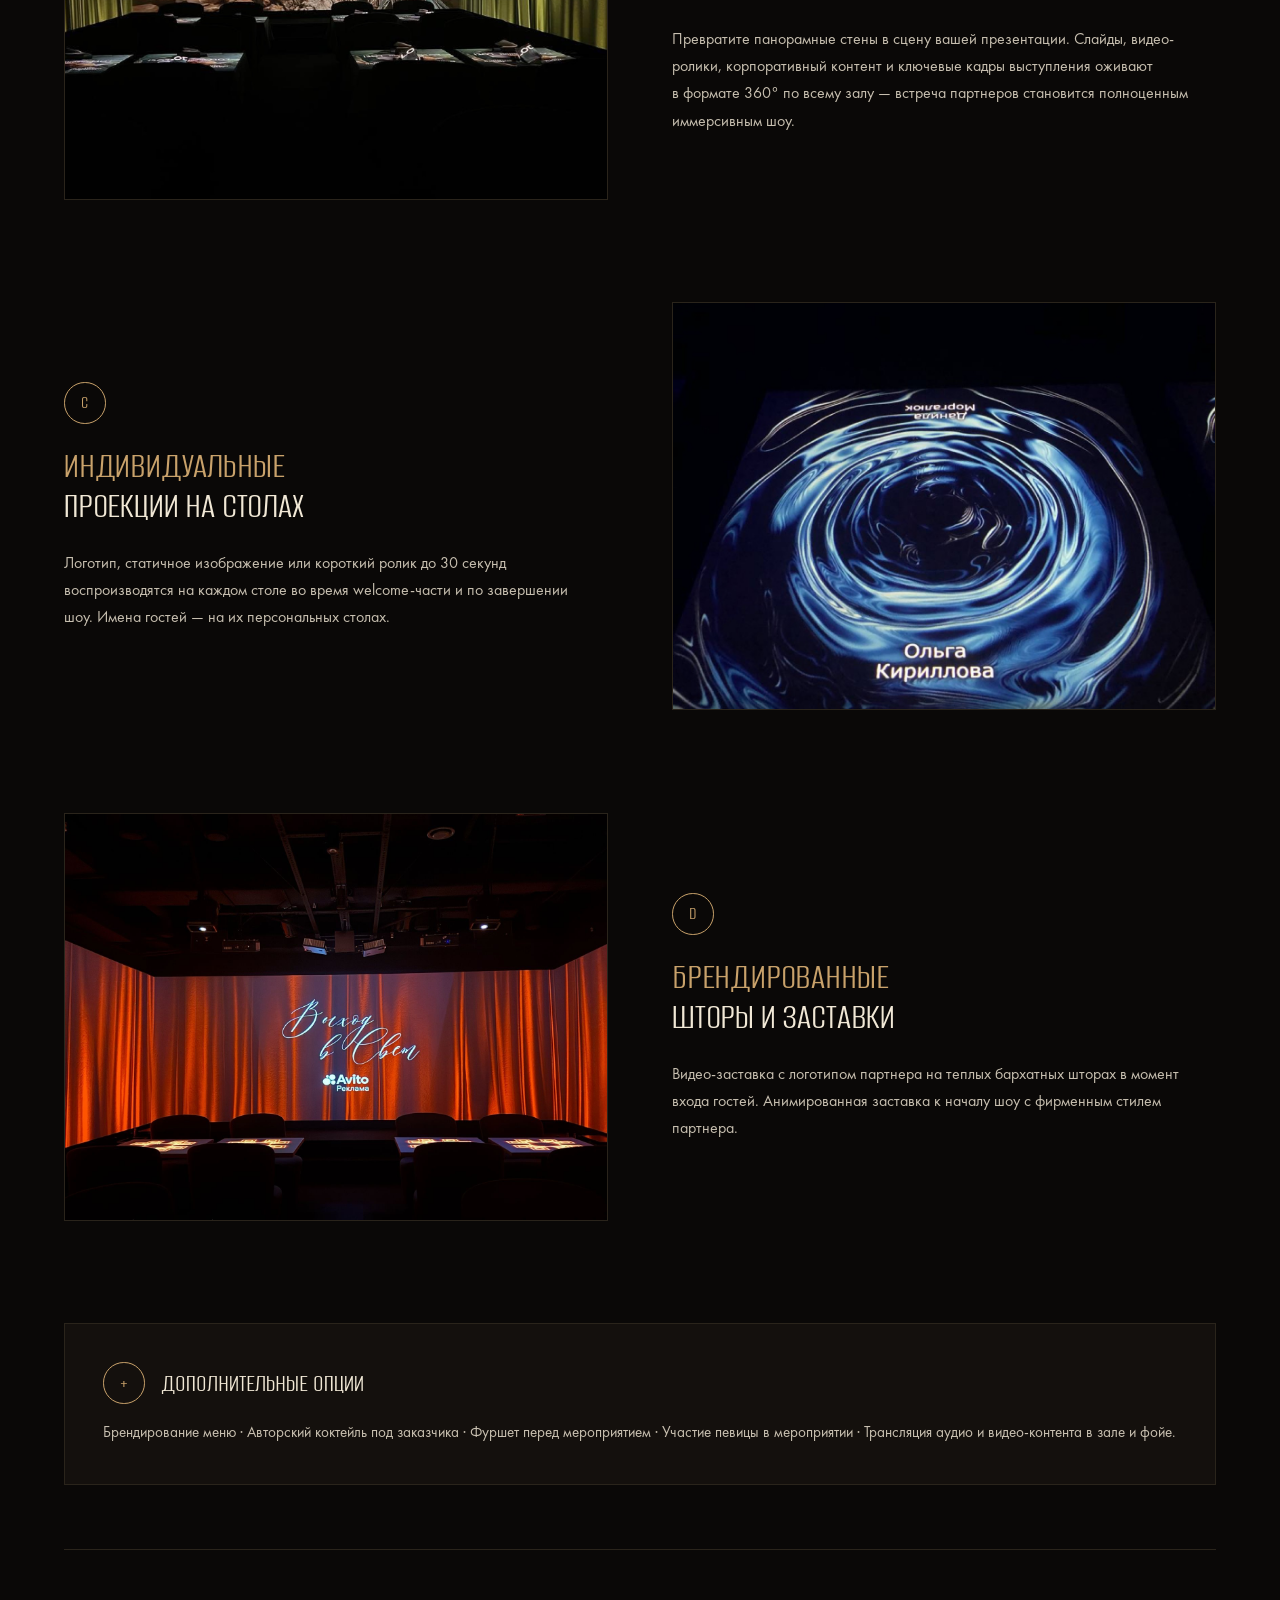
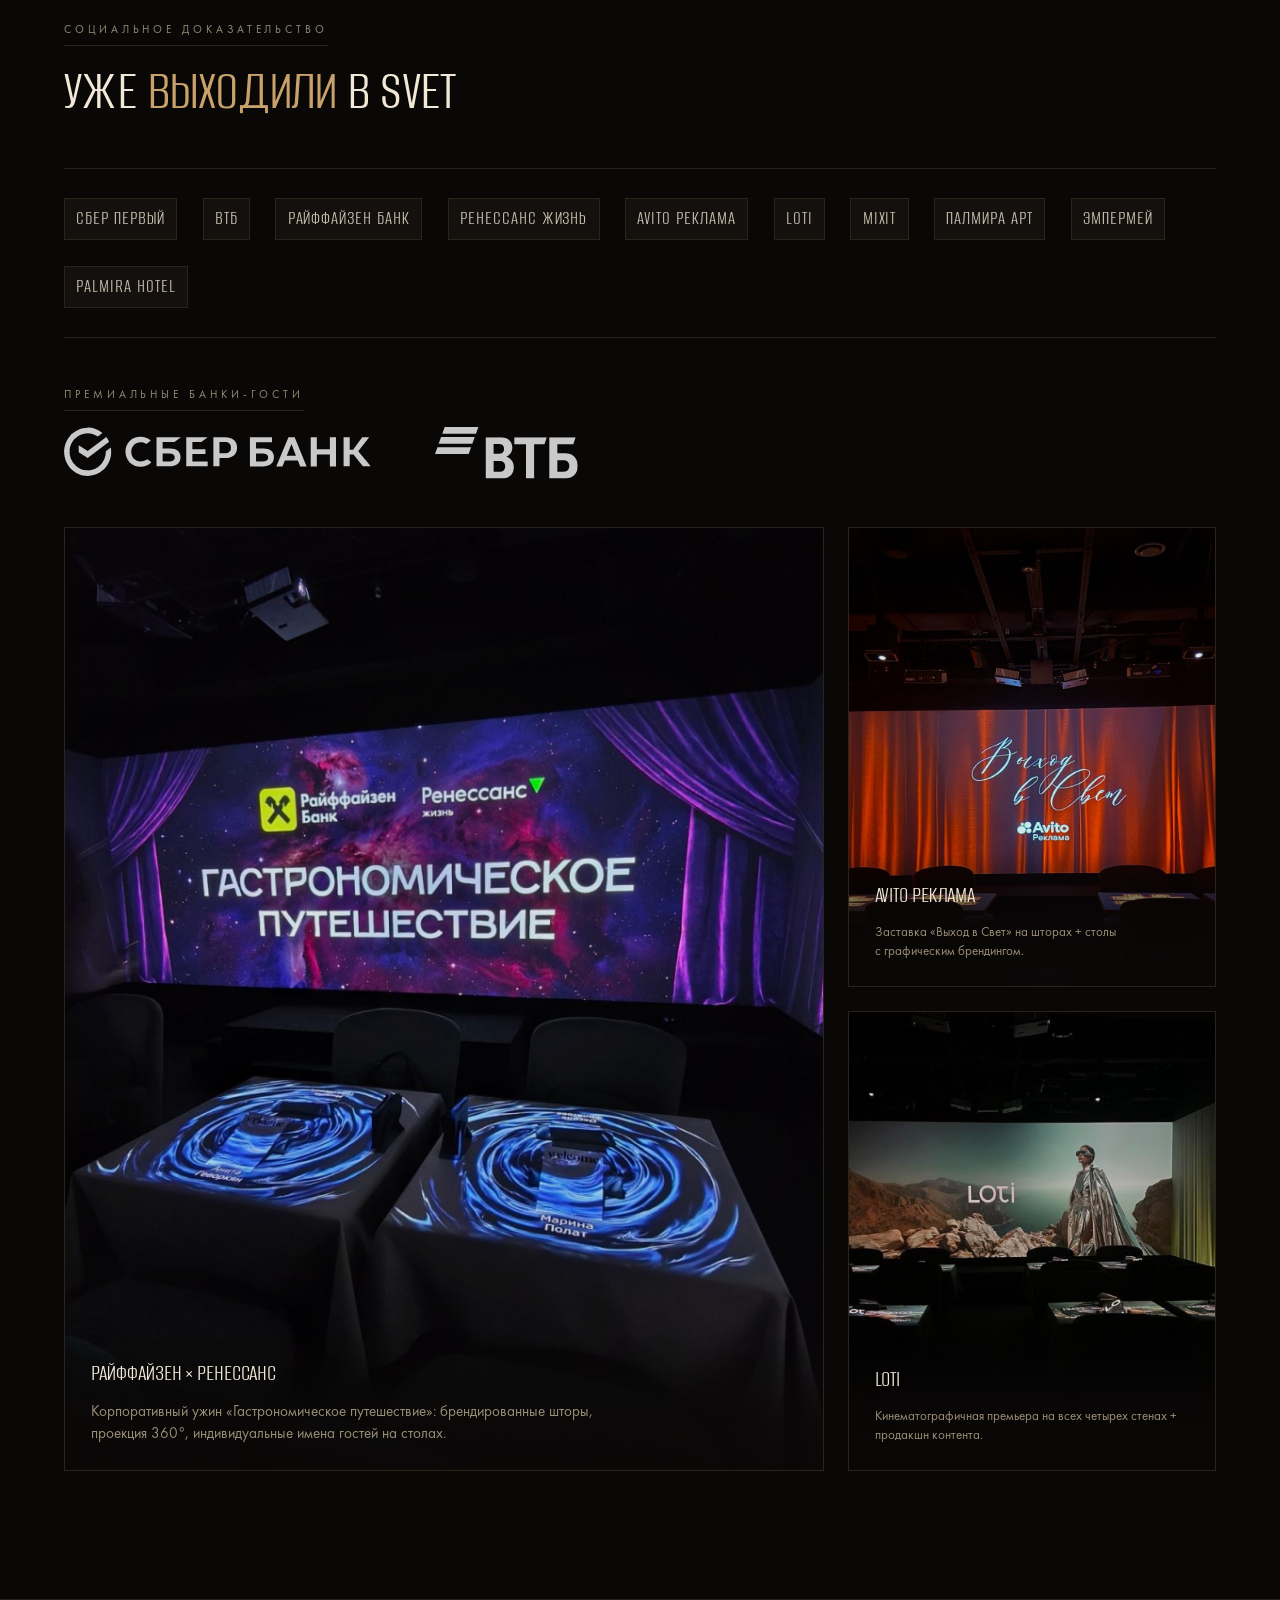
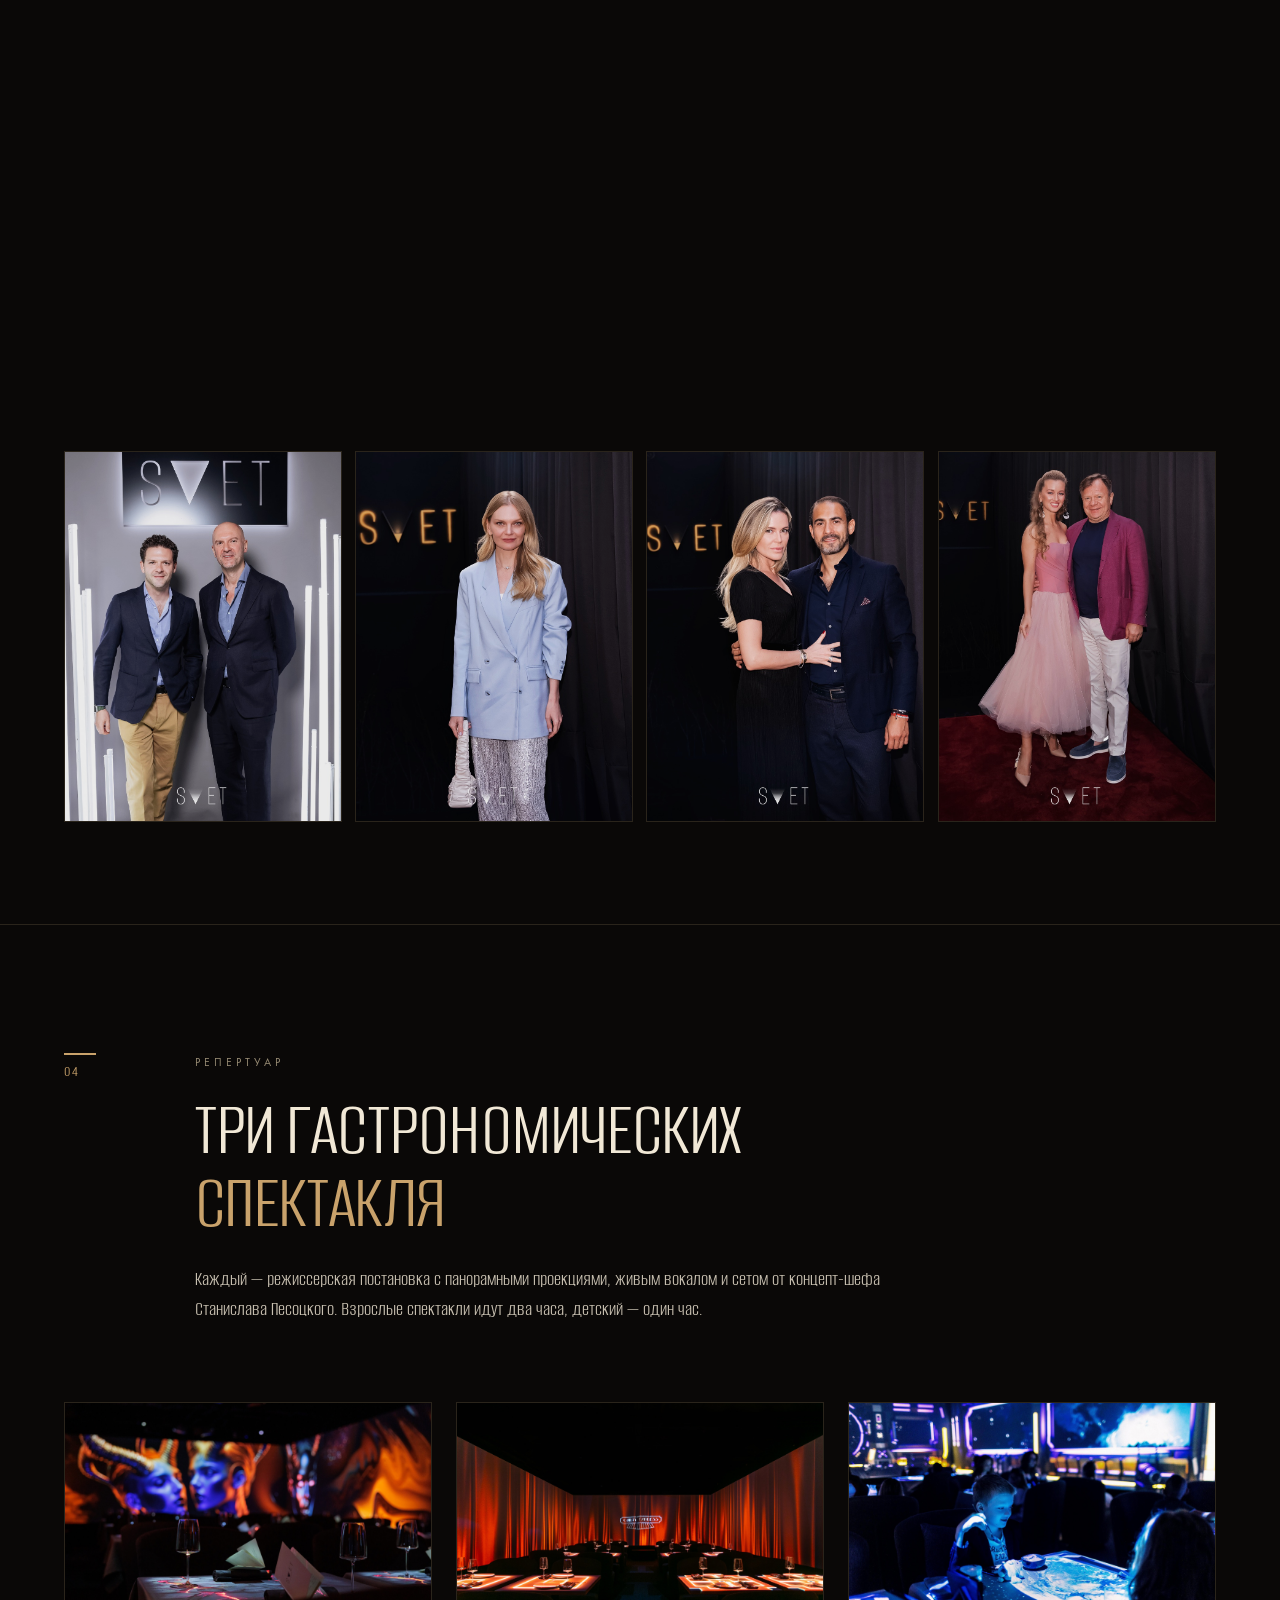
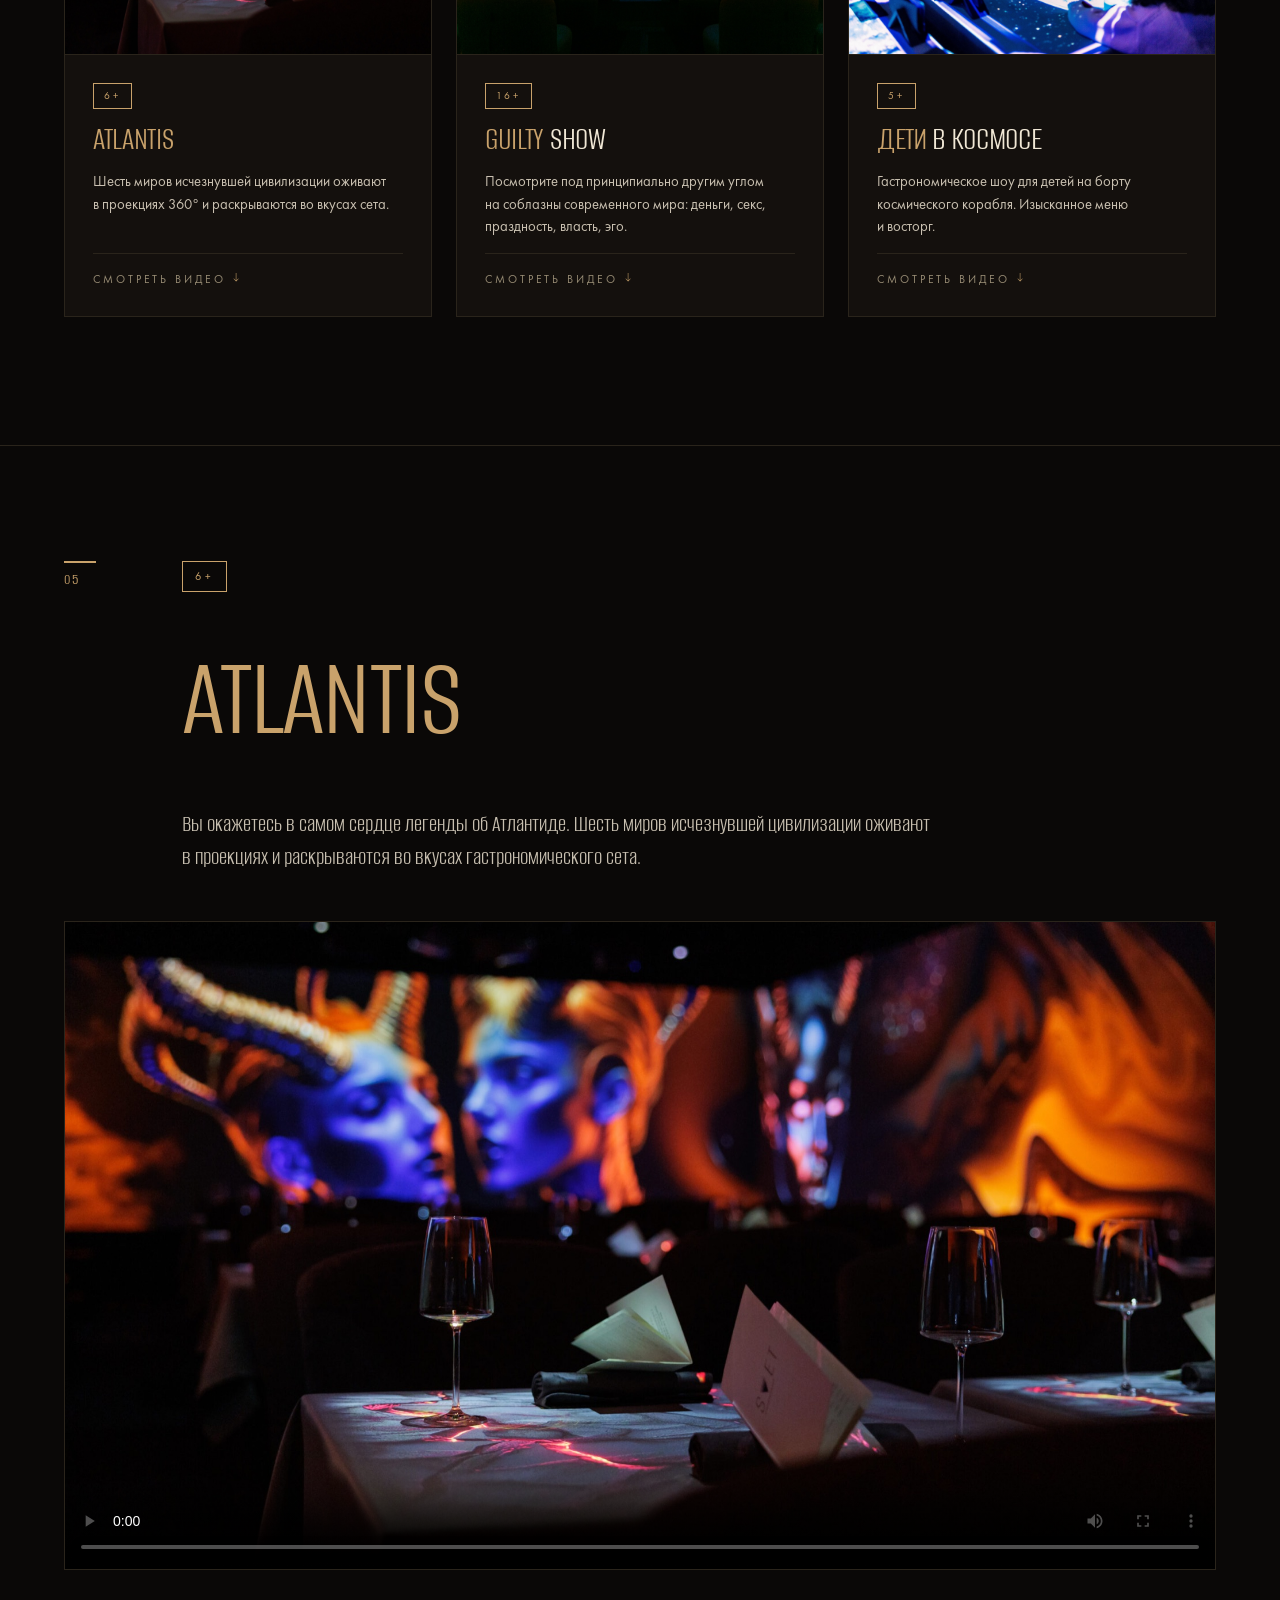
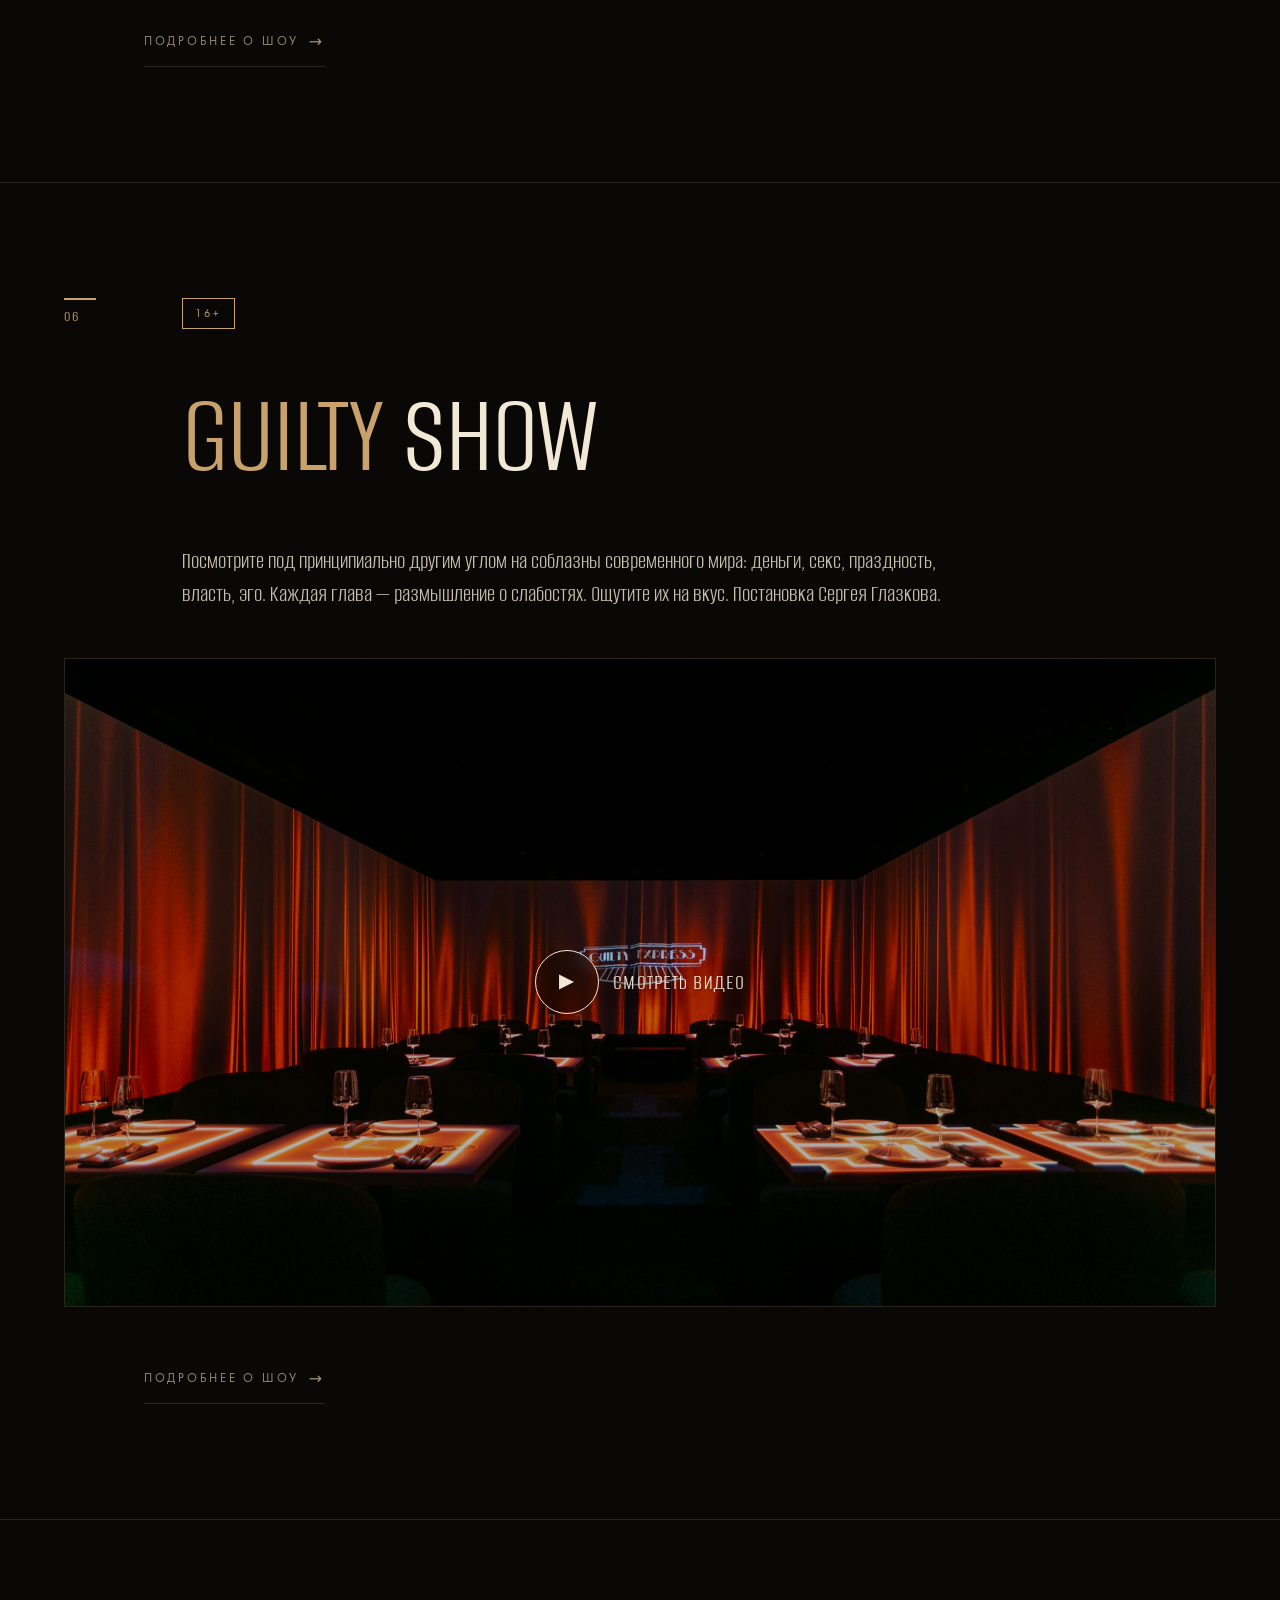
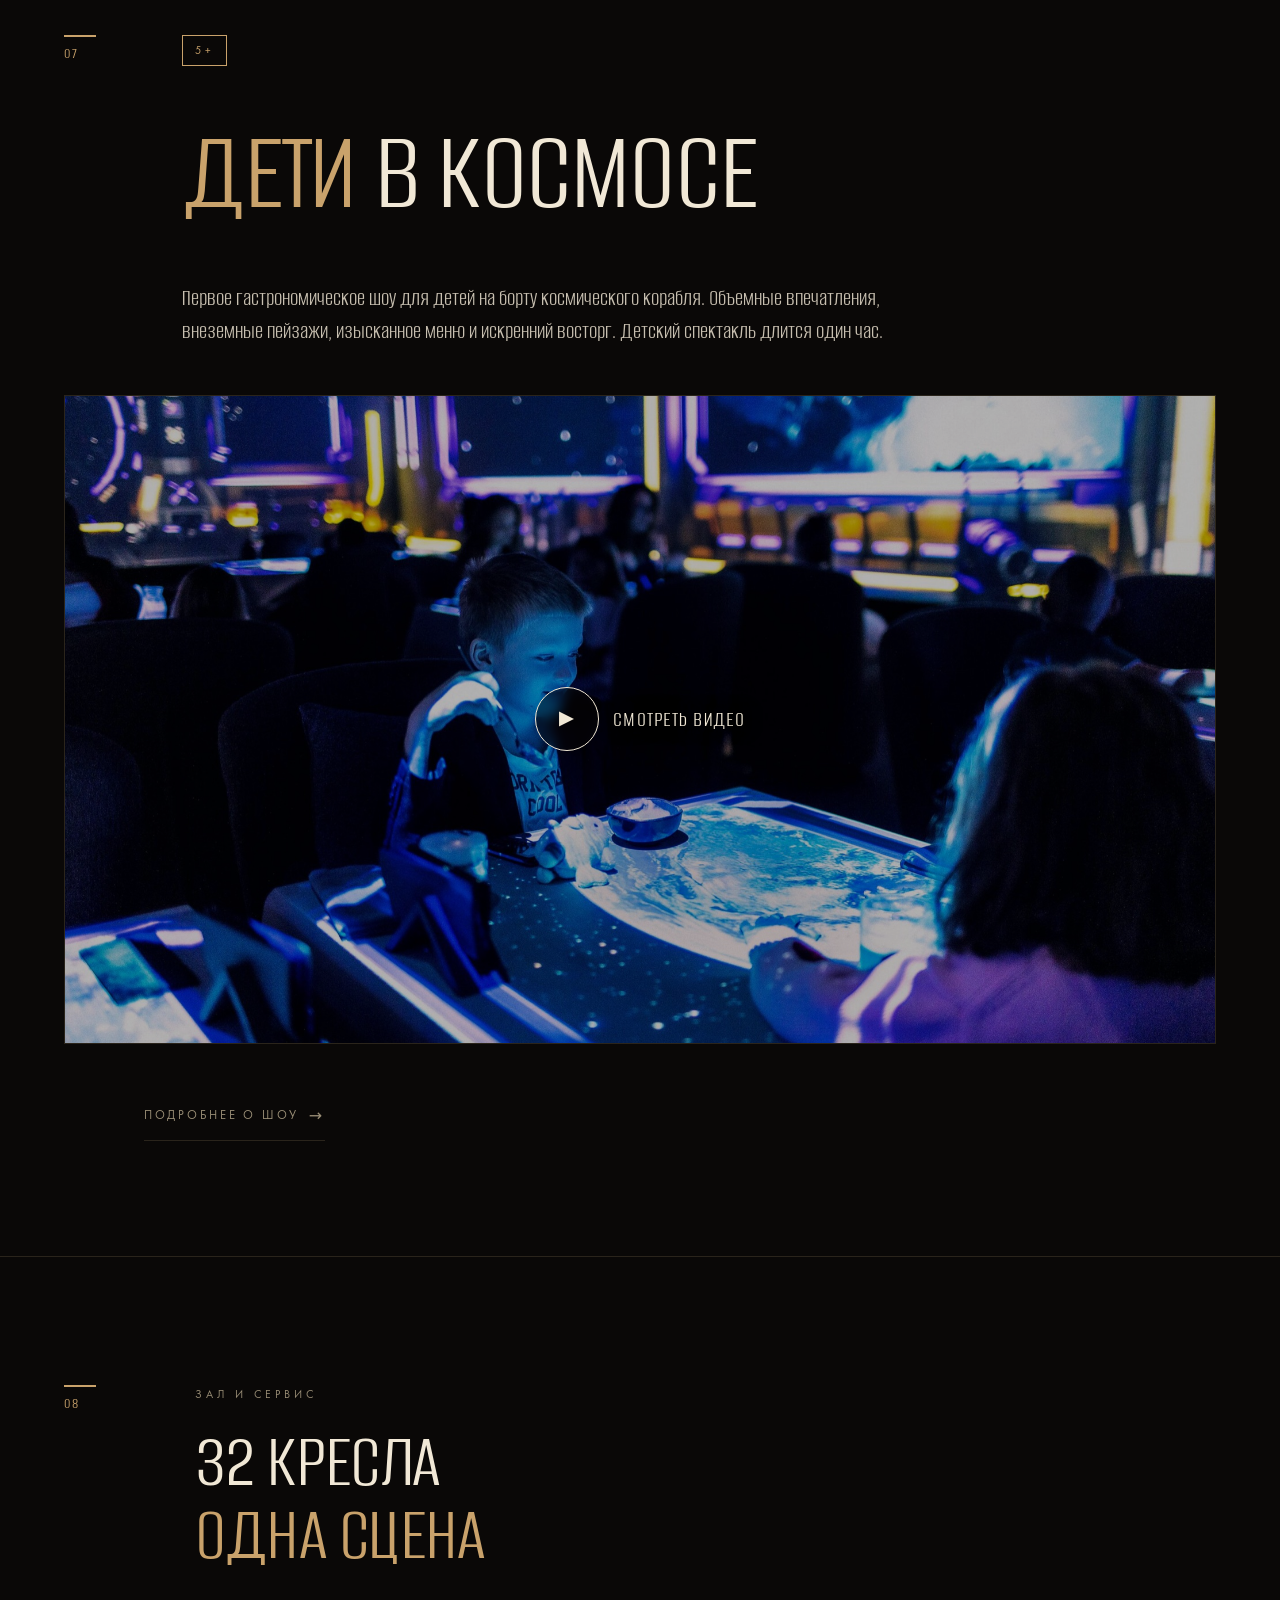
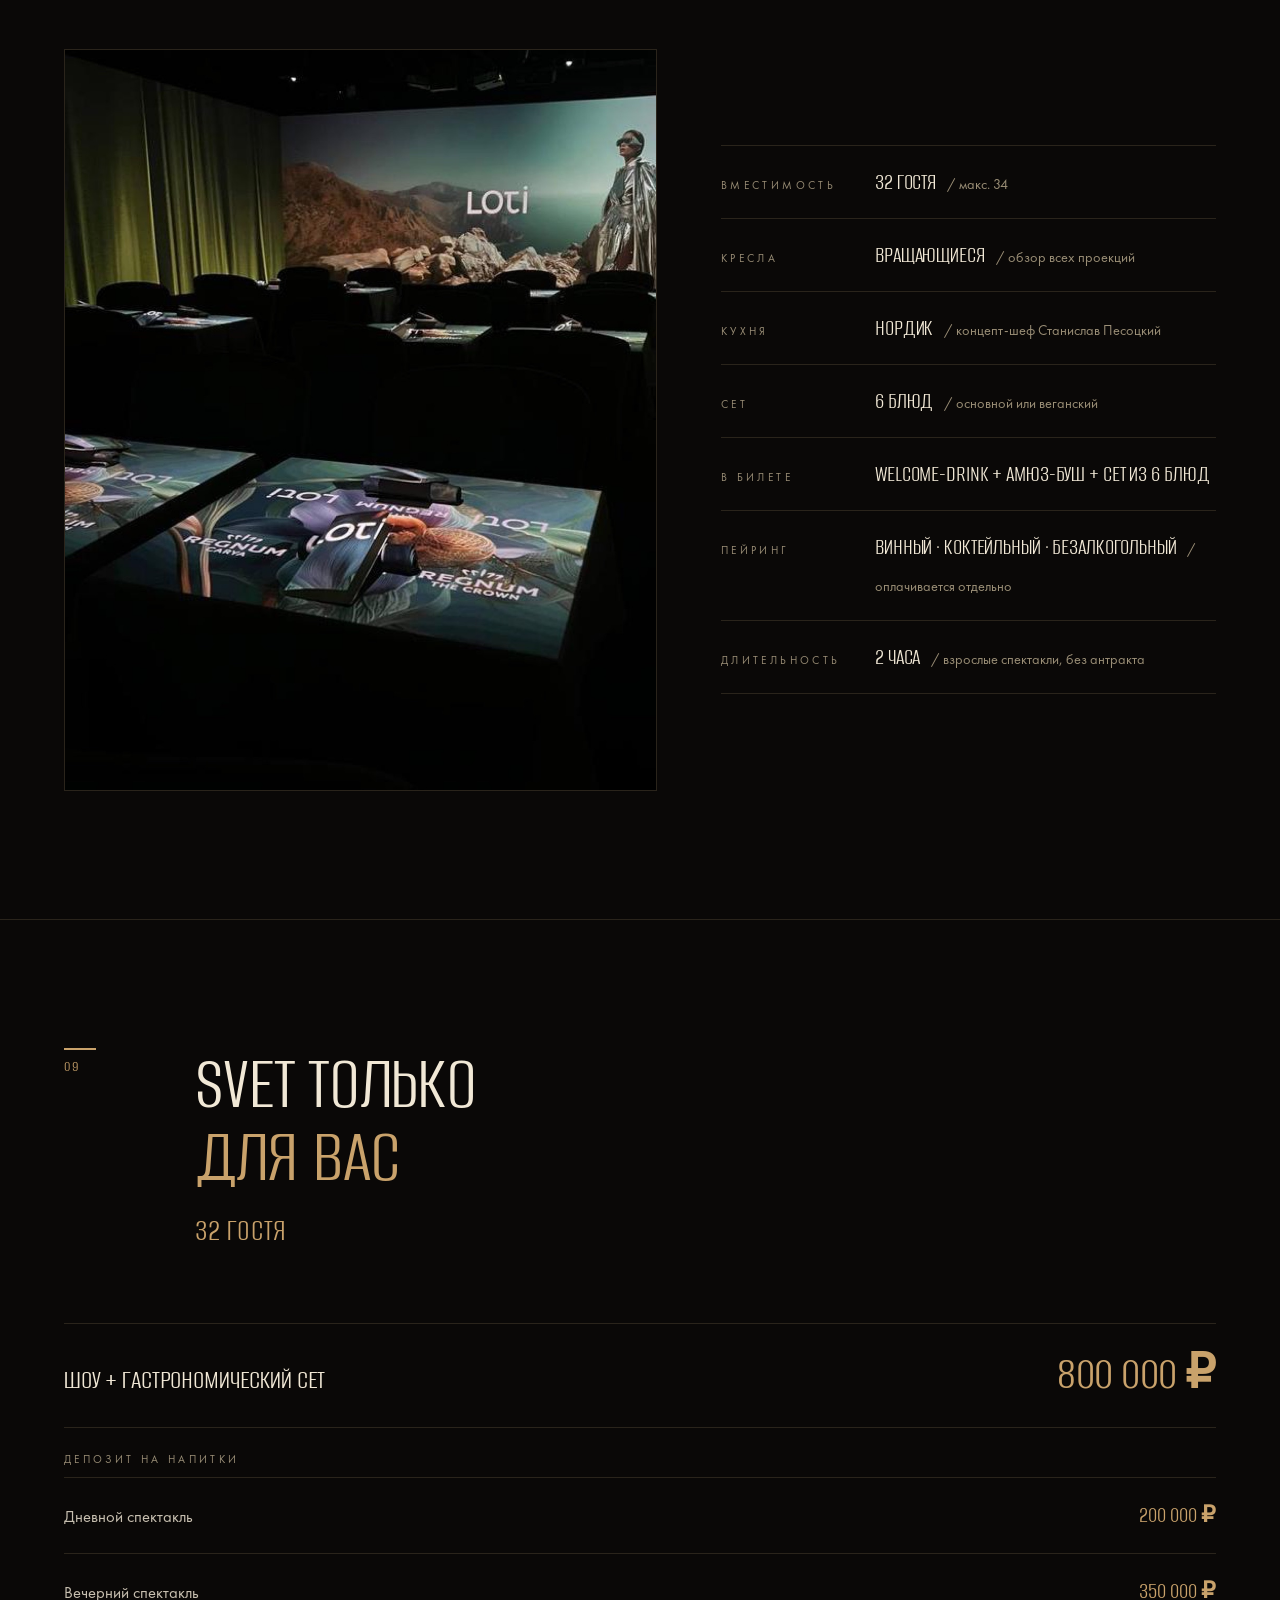
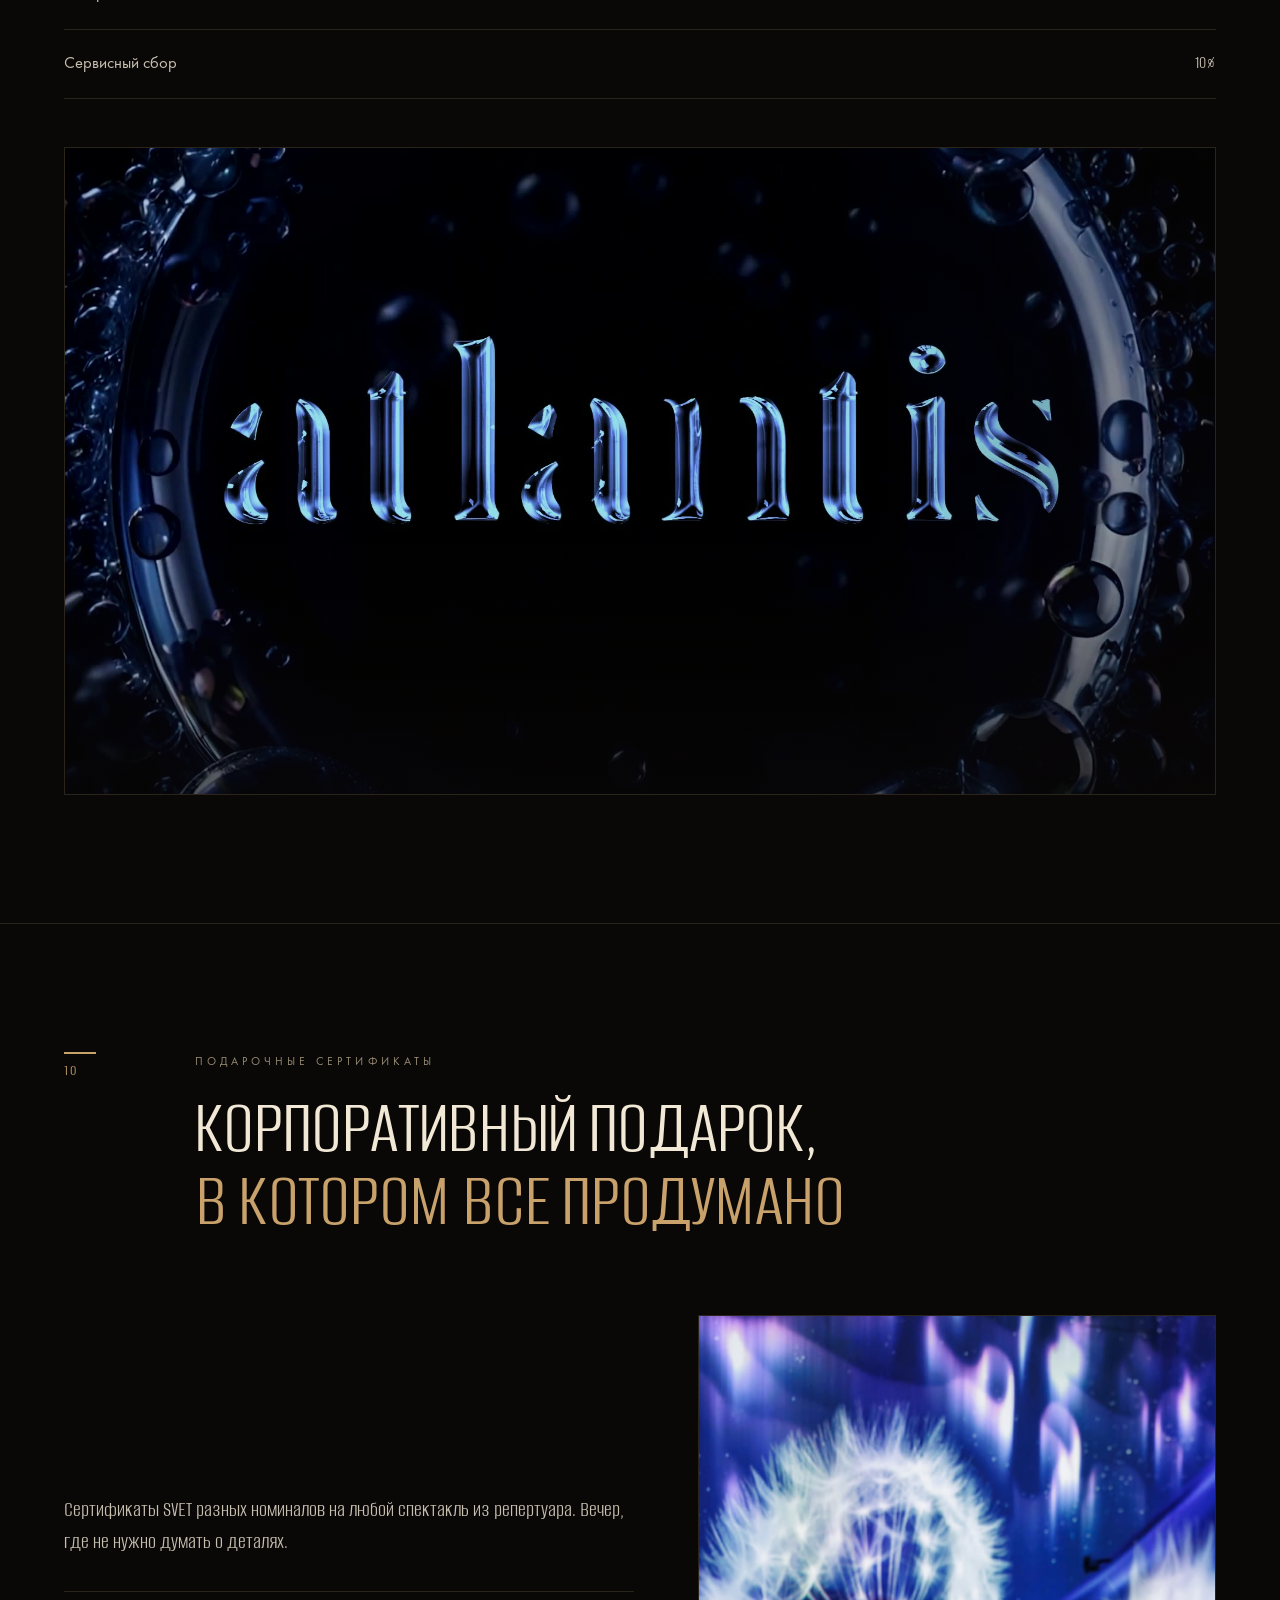
==== commit bcfb353a: "КП: правки заказчика — оффер агентствам, разворот НКО на спецусловия, общие корректировки - event-ag" ====
--- a/index.html
+++ b/index.html
@@ -3,7 +3,7 @@
 <head>
   <meta charset="UTF-8">
   <meta name="viewport" content="width=device-width, initial-scale=1.0">
-  <title>SVET · Коммерческое предложение для партнёров</title>
+  <title>SVET · Коммерческое предложение для партнеров</title>
   <meta name="description" content="Гастрономический театр SVET. Камерный зал на 32 гостя в центре Москвы. Корпоративные ужины, презентации брендов, выкуп зала, проекции 360° с интеграцией бренда.">
   <meta name="theme-color" content="#0a0807">
   <link rel="icon" href="assets/favicon.svg?v=24" type="image/svg+xml">
@@ -25,7 +25,7 @@
   <aside class="side-mark" aria-hidden="true">
     <span>SVET</span>
     <span class="side-mark__sep"></span>
-    <span>КП ДЛЯ ПАРТНЁРОВ</span>
+    <span>КП ДЛЯ ПАРТНЕРОВ</span>
   </aside>
 
   <!-- ============================== HERO ============================== -->
@@ -45,7 +45,7 @@
 
     <div class="hero__inner">
       <div class="hero__top">
-        <span class="kicker reveal">Коммерческое предложение для партнёров · MMXXVI</span>
+        <span class="kicker reveal">Коммерческое предложение для партнеров · MMXXVI</span>
       </div>
 
       <div class="hero__bottom">
@@ -90,11 +90,11 @@
 
   <main>
 
-    <!-- ============================== 01 SVET ДЛЯ ПАРТНЁРОВ ============================== -->
+    <!-- ============================== 01 SVET ДЛЯ ПАРТНЕРОВ ============================== -->
     <section id="about" class="section section--about">
       <div class="section__head">
         <div class="section__num reveal">01</div>
-        <div class="section__meta reveal" style="--d:.1s">SVET для партнёров</div>
+        <div class="section__meta reveal" style="--d:.1s">SVET для партнеров</div>
         <h2 class="section__title reveal" style="--d:.2s">
           Готовый сценарий<br><em>вашего вечера</em>
         </h2>
@@ -153,7 +153,7 @@
         </li>
         <li class="format-card reveal" style="--d:.35s">
           <span class="format-card__num">08</span>
-          <span class="format-card__name"><em>Гала-приём</em><br>награждение</span>
+          <span class="format-card__name"><em>Гала-прием</em><br>награждение</span>
         </li>
       </ul>
     </section>
@@ -183,7 +183,7 @@
         <div class="brand-block__copy reveal">
           <span class="brand-block__tag">B</span>
           <h3 class="brand-block__title"><em>Проекции 360°</em><br>как ваша сцена</h3>
-          <p>Превратите панорамные стены в&nbsp;сцену вашей презентации. Слайды, видео-ролики, корпоративный контент и&nbsp;ключевые кадры выступления оживают в&nbsp;формате 360° по&nbsp;всему залу — встреча партнёров становится полноценным иммерсивным шоу.</p>
+          <p>Превратите панорамные стены в&nbsp;сцену вашей презентации. Слайды, видео-ролики, корпоративный контент и&nbsp;ключевые кадры выступления оживают в&nbsp;формате 360° по&nbsp;всему залу — встреча партнеров становится полноценным иммерсивным шоу.</p>
         </div>
         <figure class="brand-block__media reveal" style="--d:.1s">
           <img src="assets/images/partner-loti.jpg?v=24" alt="Проекция 360° на стенах зала SVET" loading="lazy">
@@ -205,7 +205,7 @@
         <div class="brand-block__copy reveal">
           <span class="brand-block__tag">D</span>
           <h3 class="brand-block__title"><em>Брендированные</em><br>шторы и заставки</h3>
-          <p>Видео-заставка с логотипом партнёра на тёплых бархатных шторах в момент входа гостей. Анимированная заставка к началу шоу с фирменным стилем партнёра.</p>
+          <p>Видео-заставка с логотипом партнера на теплых бархатных шторах в момент входа гостей. Анимированная заставка к началу шоу с фирменным стилем партнера.</p>
         </div>
         <figure class="brand-block__media reveal" style="--d:.1s">
           <img src="assets/images/branding-curtains-avito.jpg?v=24" alt="Брендированные шторы Avito Реклама в SVET" loading="lazy">
@@ -214,7 +214,7 @@
 
       <div class="brand-extra reveal">
         <h3 class="brand-extra__title"><span class="brand-block__tag">+</span> Дополнительные опции</h3>
-        <p>Брендирование меню · Создание уникального коктейля под заказчика · Фуршет перед мероприятием · Участие певицы в мероприятии · Трансляция аудио и видео-контента в зале и фойе.</p>
+        <p>Брендирование меню · Авторский коктейль под заказчика · Фуршет перед мероприятием · Участие певицы в мероприятии · Трансляция аудио и видео-контента в зале и фойе.</p>
       </div>
 
       <div class="proof-section">
@@ -267,18 +267,18 @@
             <img src="assets/images/partner-loti.jpg?v=24" alt="LOTI — премьера в SVET" loading="lazy">
             <figcaption>
               <span>LOTI</span>
-              <em>Кинематографичная премьера на&nbsp;всех четырёх стенах + продакшн контента.</em>
+              <em>Кинематографичная премьера на&nbsp;всех четырех стенах + продакшн контента.</em>
             </figcaption>
           </figure>
         </div>
       </div>
     </section>
 
-    <!-- ============================== 03 ЗВЁЗДЫ ============================== -->
+    <!-- ============================== 03 ЗВЕЗДЫ ============================== -->
     <section id="stars" class="section section--stars">
       <div class="section__head">
         <div class="section__num reveal">03</div>
-        <div class="section__meta reveal" style="--d:.1s">Звёзды на красной дорожке</div>
+        <div class="section__meta reveal" style="--d:.1s">Звезды на красной дорожке</div>
         <h2 class="section__title reveal" style="--d:.2s">
           SVET<br><em>в&nbsp;лицах</em>
         </h2>
@@ -304,7 +304,7 @@
           Три гастрономических<br><em>спектакля</em>
         </h2>
         <p class="section__lede reveal" style="--d:.3s">
-          Каждый — режиссёрская постановка длительностью два часа с&nbsp;панорамными проекциями, живым вокалом и&nbsp;сетом от&nbsp;концепт-шефа Станислава Песоцкого.
+          Каждый — режиссерская постановка с&nbsp;панорамными проекциями, живым вокалом и&nbsp;сетом от&nbsp;концепт-шефа Станислава Песоцкого. Взрослые спектакли идут два часа, детский&nbsp;— один час.
         </p>
       </div>
 
@@ -330,7 +330,7 @@
             <div class="rep-card__body">
               <span class="rep-card__age">16+</span>
               <h3 class="rep-card__name"><em>Guilty</em> Show</h3>
-              <p>Под другим углом на&nbsp;соблазны современного мира: деньги, секс, праздность, власть, эго.</p>
+              <p>Посмотрите под принципиально другим углом на&nbsp;соблазны современного мира: деньги, секс, праздность, власть, эго.</p>
               <span class="rep-card__cue">Смотреть видео <i>↓</i></span>
             </div>
           </a>
@@ -379,7 +379,7 @@
           <span class="show-detail__num">06</span>
           <span class="show-detail__age">16+</span>
           <h2 class="show-detail__title"><em>Guilty</em> Show</h2>
-          <p class="show-detail__lede">Под принципиально другим углом на&nbsp;соблазны современного мира: деньги, секс, праздность, власть, эго. Каждая глава — размышление о&nbsp;слабостях. Ощутите их&nbsp;на&nbsp;вкус.</p>
+          <p class="show-detail__lede">Посмотрите под принципиально другим углом на&nbsp;соблазны современного мира: деньги, секс, праздность, власть, эго. Каждая глава — размышление о&nbsp;слабостях. Ощутите их&nbsp;на&nbsp;вкус. Постановка Сергея Глазкова.</p>
         </div>
         <div class="show-detail__video reveal" style="--d:.1s">
           <a href="https://svetshow.ru/ru/guilty-express/" target="_blank" rel="noopener" class="show-detail__poster">
@@ -400,7 +400,7 @@
           <span class="show-detail__num">07</span>
           <span class="show-detail__age">5+</span>
           <h2 class="show-detail__title"><em>Дети</em> в&nbsp;космосе</h2>
-          <p class="show-detail__lede">Первое гастрономическое шоу для&nbsp;детей на&nbsp;борту космического корабля. Объёмные впечатления, внеземные пейзажи, изысканное меню и&nbsp;искренний восторг.</p>
+          <p class="show-detail__lede">Первое гастрономическое шоу для&nbsp;детей на&nbsp;борту космического корабля. Объемные впечатления, внеземные пейзажи, изысканное меню и&nbsp;искренний восторг. Детский спектакль длится один час.</p>
         </div>
         <div class="show-detail__video reveal" style="--d:.1s">
           <a href="https://svetshow.ru/ru/deti-v-kosmose/" target="_blank" rel="noopener" class="show-detail__poster">
@@ -440,19 +440,23 @@
           </div>
           <div class="specs__row">
             <dt>Кухня</dt>
-            <dd>Нордик <span class="specs__hint">/ Станислав Песоцкий</span></dd>
+            <dd>Нордик <span class="specs__hint">/ концепт-шеф Станислав Песоцкий</span></dd>
           </div>
           <div class="specs__row">
             <dt>Сет</dt>
-            <dd>6 блюд <span class="specs__hint">/ или веганский</span></dd>
+            <dd>6 блюд <span class="specs__hint">/ основной или веганский</span></dd>
+          </div>
+          <div class="specs__row">
+            <dt>В билете</dt>
+            <dd>Welcome-drink + амюз-буш + сет из 6 блюд</dd>
           </div>
           <div class="specs__row">
             <dt>Пейринг</dt>
-            <dd>Винный · коктейльный · безалкогольный</dd>
+            <dd>Винный · коктейльный · безалкогольный <span class="specs__hint">/ оплачивается отдельно</span></dd>
           </div>
           <div class="specs__row">
             <dt>Длительность</dt>
-            <dd>2 часа <span class="specs__hint">/ без антракта</span></dd>
+            <dd>2 часа <span class="specs__hint">/ взрослые спектакли, без антракта</span></dd>
           </div>
         </dl>
       </div>
@@ -504,7 +508,7 @@
         <div class="section__num reveal">10</div>
         <div class="section__meta reveal" style="--d:.1s">Подарочные сертификаты</div>
         <h2 class="section__title reveal" style="--d:.2s">
-          Корпоративный подарок,<br><em>в котором всё продумано</em>
+          Корпоративный подарок,<br><em>в котором все продумано</em>
         </h2>
       </div>
 
@@ -530,7 +534,7 @@
         Запланируйте свой<br><em>выход в&nbsp;</em><span class="brand-mark">SVET</span>
       </div>
       <p class="contact-lede reveal" style="--d:.2s">
-        Менеджер свяжется в&nbsp;течение часа в&nbsp;рабочее время и&nbsp;подберёт дату под ваш формат.
+        Менеджер свяжется в&nbsp;течение часа в&nbsp;рабочее время и&nbsp;подберет дату под ваш формат.
       </p>
 
       <div class="contact-grid">
@@ -540,7 +544,7 @@
           <span class="contact-card__arrow">→</span>
         </a>
         <a class="contact-card reveal" href="mailto:manager@svetshow.com" style="--d:.4s">
-          <span class="contact-card__label">Менеджер · партнёрам</span>
+          <span class="contact-card__label">Менеджер · партнерам</span>
           <span class="contact-card__value">manager@svetshow.com</span>
           <span class="contact-card__arrow">→</span>
         </a>
@@ -603,7 +607,7 @@
       </div>
 
       <div class="footer__legal">
-        <span class="footer__small">© SVET · Коммерческое предложение для партнёров. Цены и форматы могут уточняться индивидуально.</span>
+        <span class="footer__small">© SVET · Коммерческое предложение для партнеров. Цены и форматы могут уточняться индивидуально.</span>
       </div>
     </footer>
 
